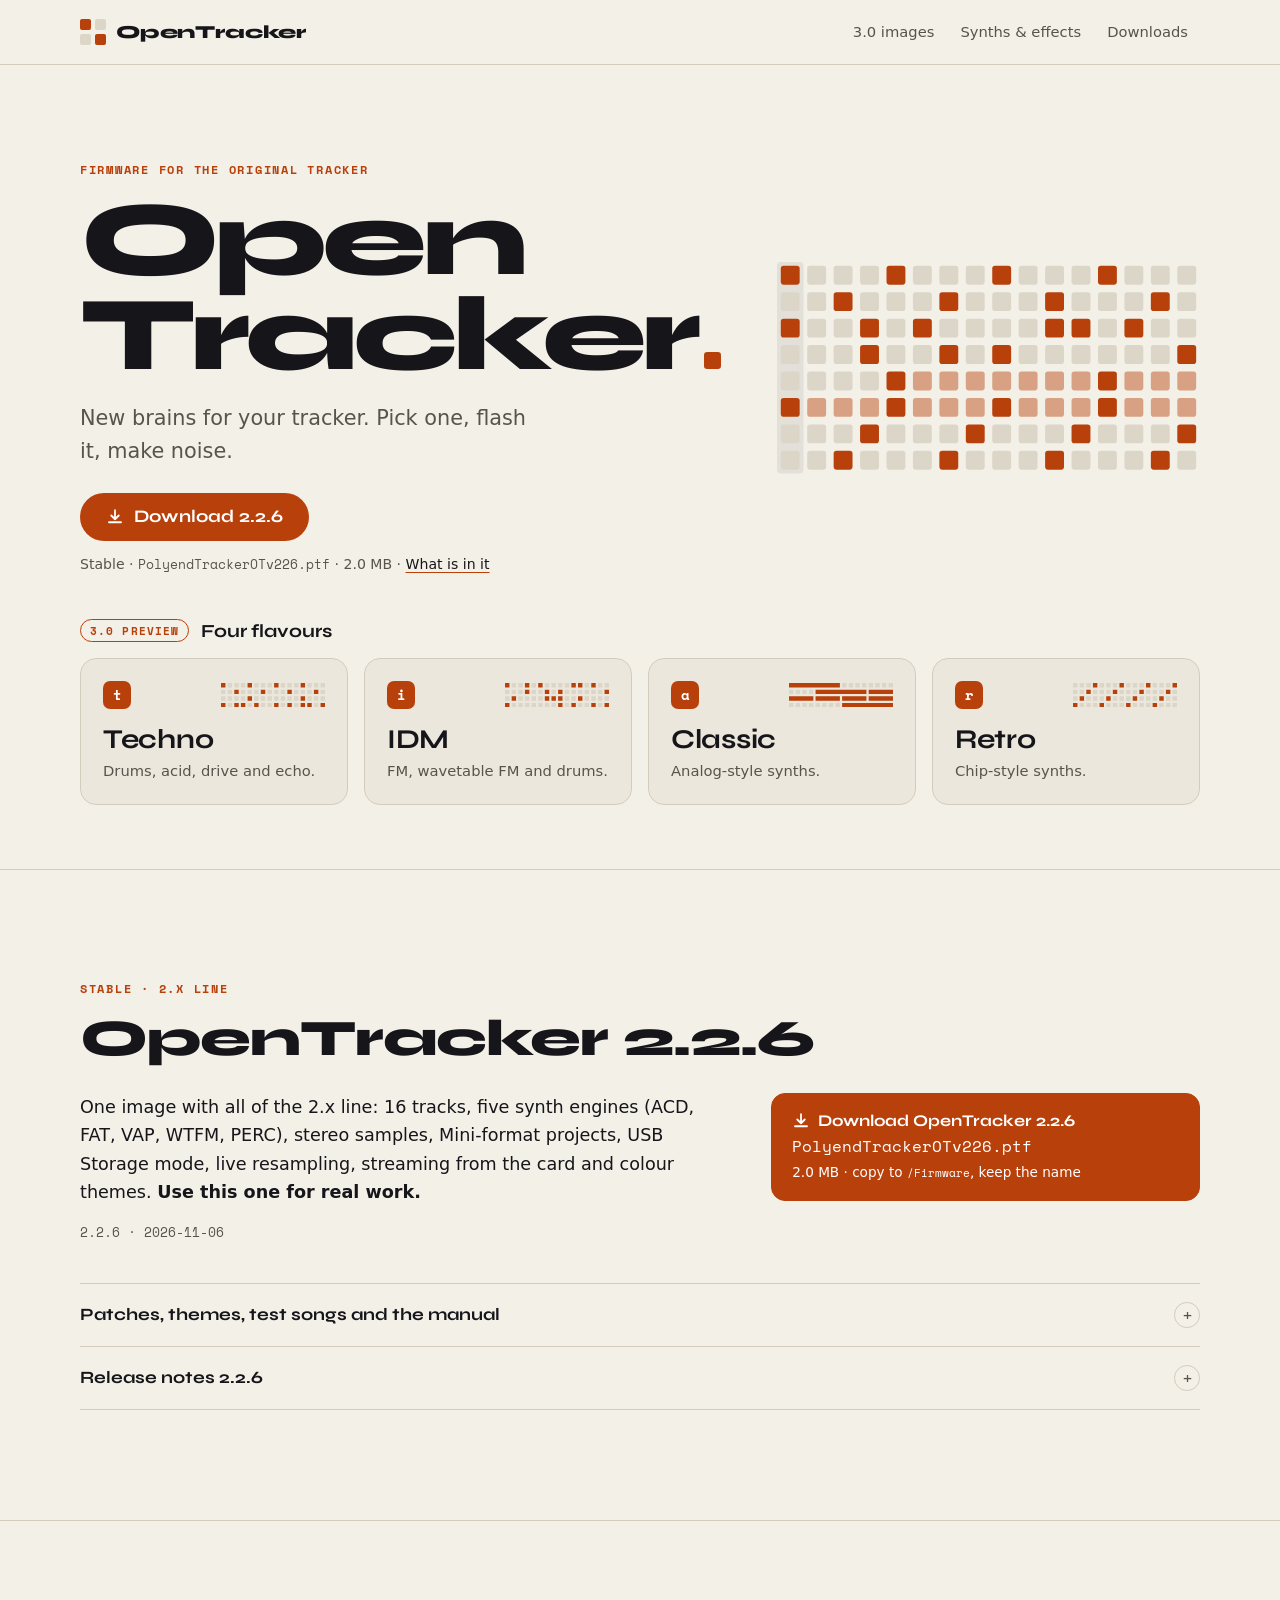
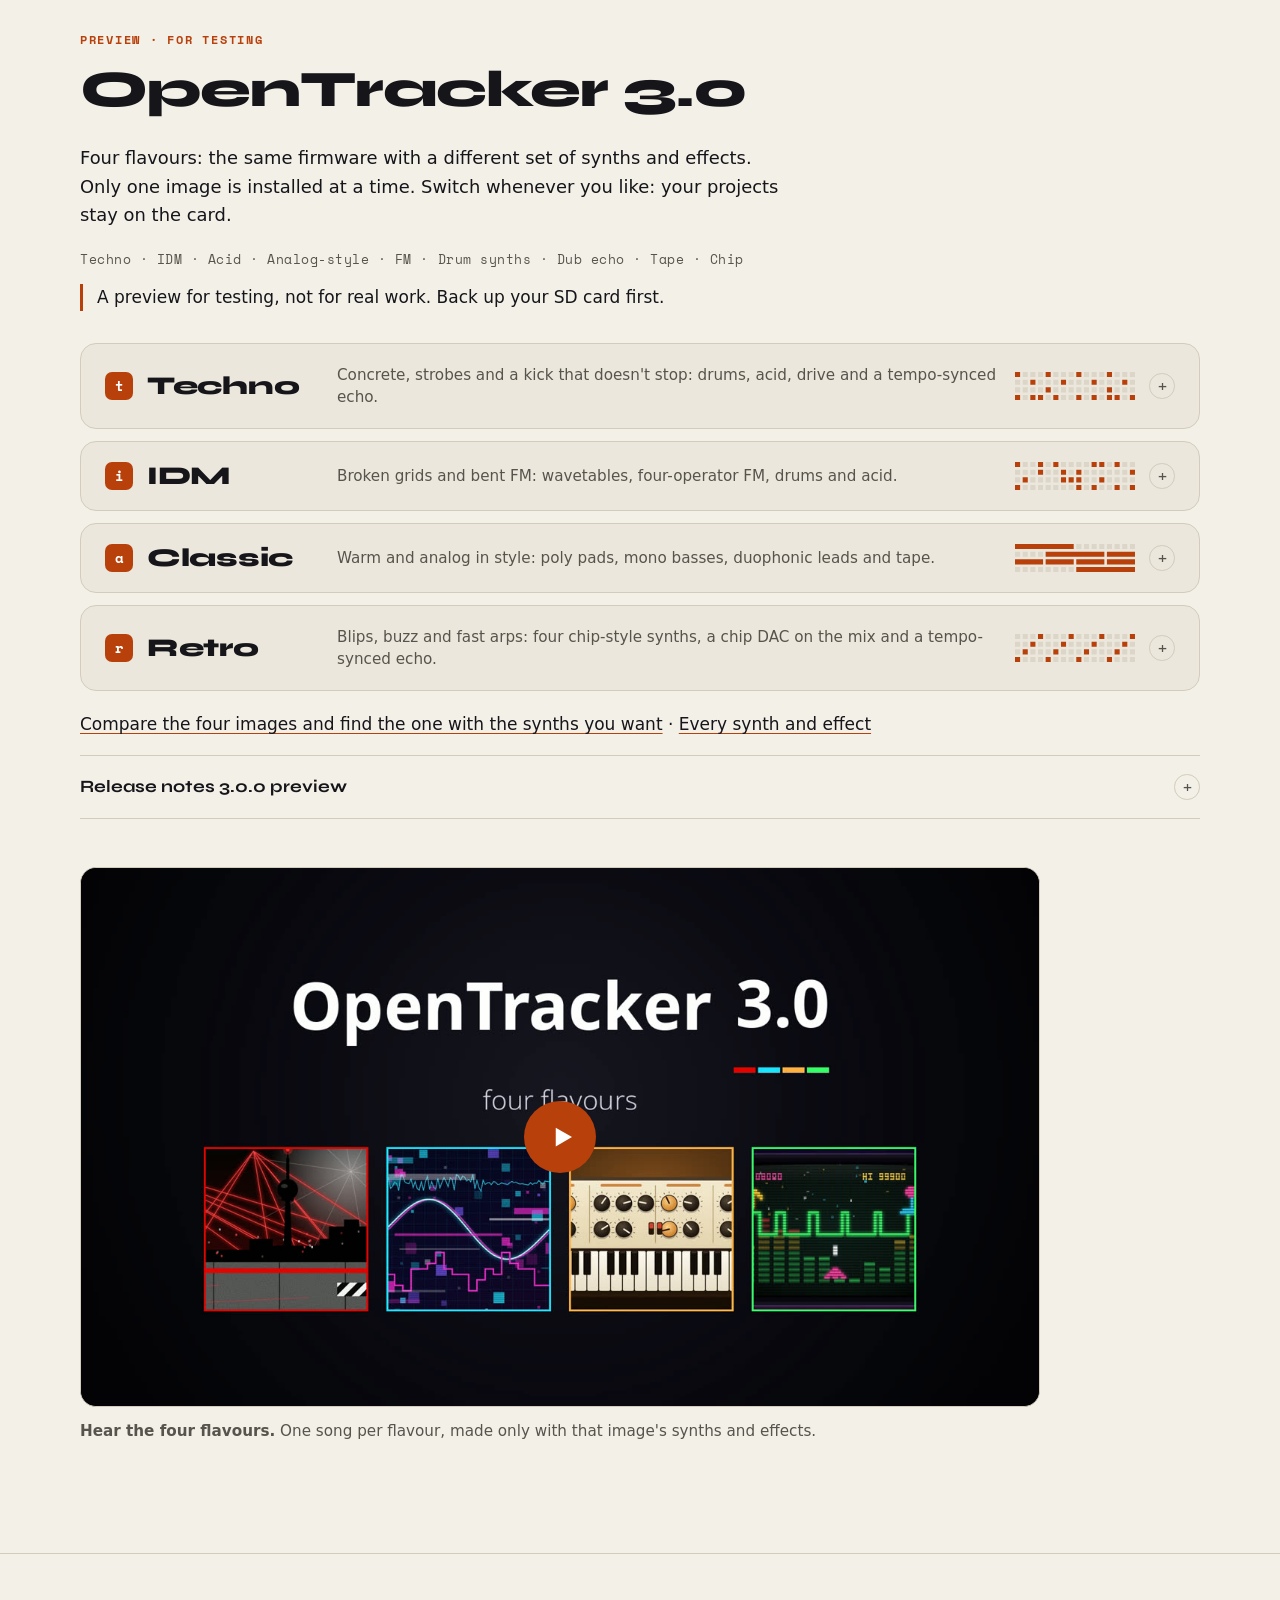
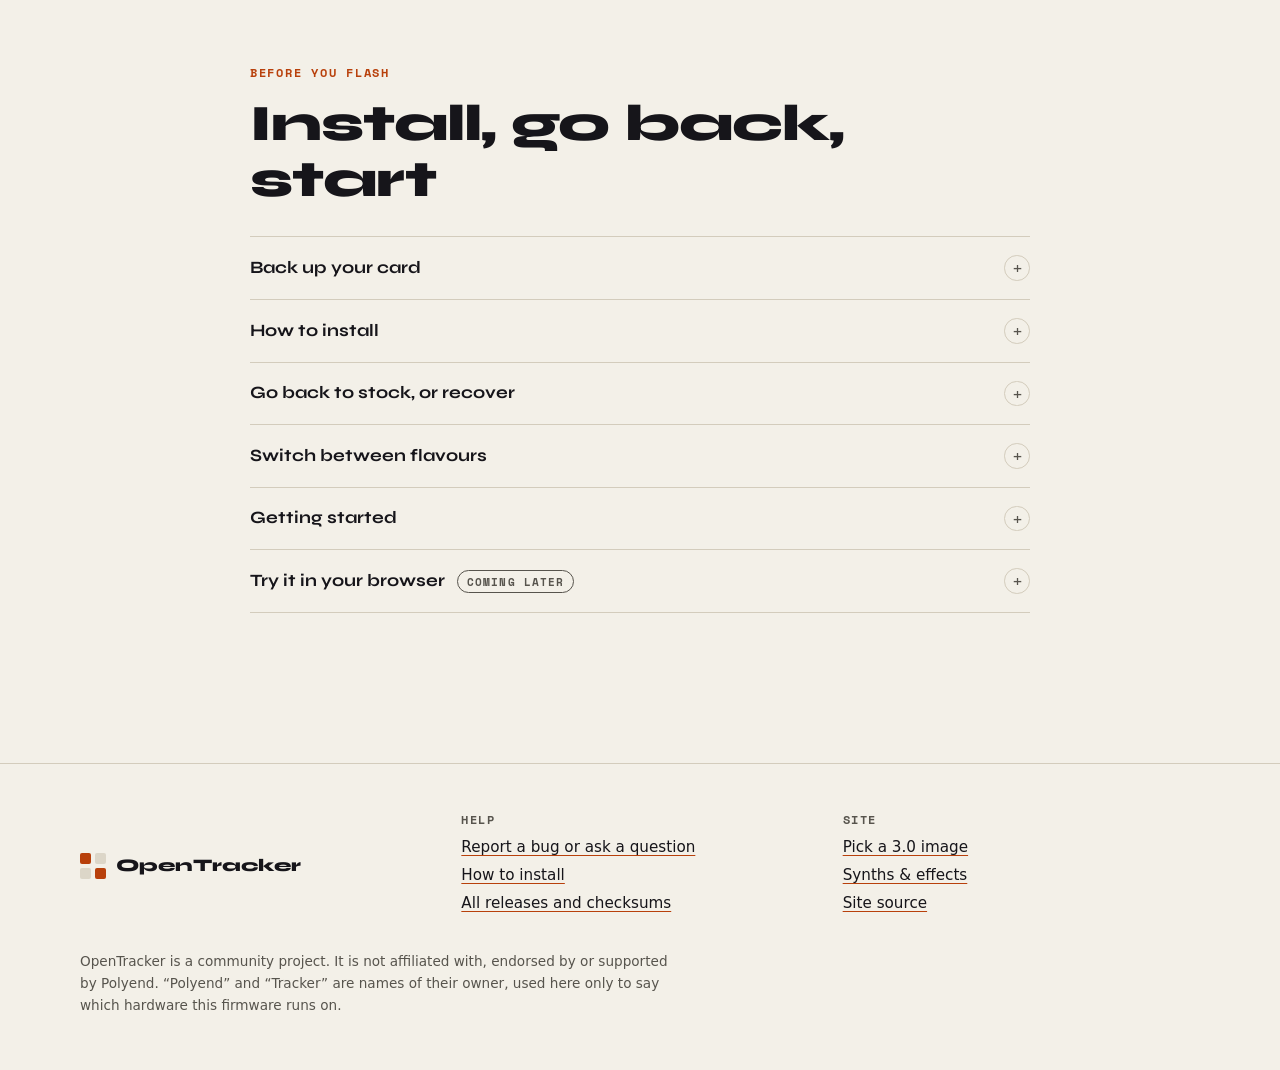
==== index.html @ dcaa1dd7 "Site: release 2.2.6 Notes, stable version, assets and the home and downloads pages to 2.2.6 (the ima" ====
<!doctype html>
<html lang="en">
<head>
<meta charset="utf-8">
<meta name="viewport" content="width=device-width, initial-scale=1">
<title>OpenTracker: open firmware for the original Tracker</title>
<meta name="description" content="OpenTracker is an open, community firmware for the original Polyend Tracker. Pick your sound: Techno, IDM, Classic or Retro, or the stable 2.x release.">
<meta name="color-scheme" content="dark light">
<meta name="theme-color" content="#0e0e10" media="(prefers-color-scheme: dark)">
<meta name="theme-color" content="#f3f0e8" media="(prefers-color-scheme: light)">
<link rel="icon" href="assets/favicon.svg" type="image/svg+xml">
<link rel="preconnect" href="https://fonts.googleapis.com">
<link rel="preconnect" href="https://fonts.gstatic.com" crossorigin>
<link rel="stylesheet" href="https://fonts.googleapis.com/css2?family=Space+Mono:wght@400;700&amp;family=Syne:wght@600;700;800&amp;display=swap">
<link rel="stylesheet" href="assets/style.css">
</head>
<body class="home">
<!-- GEN:header -->
<a class="skip" href="#main">Skip to content</a>
<header class="site-head">
  <div class="wrap head-in">
    <a class="brand" href="index.html" aria-label="OpenTracker home" aria-current="page"><svg class="logo" width="26" height="26" viewBox="0 0 26 26" aria-hidden="true" focusable="false"><rect x="0" y="0" width="11" height="11" rx="2" class="l1"/><rect x="15" y="0" width="11" height="11" rx="2" class="l0"/><rect x="0" y="15" width="11" height="11" rx="2" class="l0"/><rect x="15" y="15" width="11" height="11" rx="2" class="l1"/></svg><span>OpenTracker</span></a>
    <nav class="nav" aria-label="Main"><ul><li><a href="images.html">3.0 images</a></li><li><a href="modules.html">Synths &amp; effects</a></li><li><a href="downloads.html">Downloads</a></li></ul></nav>
  </div>
</header>
<!-- /GEN:header -->

<main id="main">
  <section class="hero" aria-labelledby="hero-h">
    <div class="wrap hero-in">
      <div class="hero-text">
        <p class="eyebrow">Firmware for the original Tracker</p>
        <h1 id="hero-h"><span>Open</span><span>Tracker</span></h1>
        <p class="hero-line">New brains for your tracker. Pick one, flash it, make noise.</p>
        <div class="hero-cta">
<!-- GEN:hero-dl -->
<a class="cta" href="https://github.com/opentracker-fw/opentracker-fw.github.io/releases/download/v2.2.6/PolyendTrackerOTv226.ptf"><svg viewBox="0 0 24 24" width="18" height="18" aria-hidden="true" focusable="false"><path d="M12 3v12m0 0-5-5m5 5 5-5M4 19h16" fill="none" stroke="currentColor" stroke-width="2.4" stroke-linecap="round" stroke-linejoin="round"/></svg><span>Download 2.2.6</span></a>
        <p class="cta-meta">Stable &middot; <span class="mono">PolyendTrackerOTv226.ptf</span> &middot; 2.0 MB
        &middot; <a href="#stable">What is in it</a></p>
<!-- /GEN:hero-dl -->
        </div>
      </div>
      <div class="hero-art">
<!-- GEN:hero-art -->
<svg class="hero-grid" viewBox="-4 -4 448 224" aria-hidden="true" focusable="false"><rect class="ph" x="-4" y="-4" width="28" height="224" rx="4"/><rect class="s1" style="--c:0" x="0" y="0" width="20" height="20" rx="3"/><rect class="s0" style="--c:1" x="28" y="0" width="20" height="20" rx="3"/><rect class="s0" style="--c:2" x="56" y="0" width="20" height="20" rx="3"/><rect class="s0" style="--c:3" x="84" y="0" width="20" height="20" rx="3"/><rect class="s1" style="--c:4" x="112" y="0" width="20" height="20" rx="3"/><rect class="s0" style="--c:5" x="140" y="0" width="20" height="20" rx="3"/><rect class="s0" style="--c:6" x="168" y="0" width="20" height="20" rx="3"/><rect class="s0" style="--c:7" x="196" y="0" width="20" height="20" rx="3"/><rect class="s1" style="--c:8" x="224" y="0" width="20" height="20" rx="3"/><rect class="s0" style="--c:9" x="252" y="0" width="20" height="20" rx="3"/><rect class="s0" style="--c:10" x="280" y="0" width="20" height="20" rx="3"/><rect class="s0" style="--c:11" x="308" y="0" width="20" height="20" rx="3"/><rect class="s1" style="--c:12" x="336" y="0" width="20" height="20" rx="3"/><rect class="s0" style="--c:13" x="364" y="0" width="20" height="20" rx="3"/><rect class="s0" style="--c:14" x="392" y="0" width="20" height="20" rx="3"/><rect class="s0" style="--c:15" x="420" y="0" width="20" height="20" rx="3"/><rect class="s0" style="--c:0" x="0" y="28" width="20" height="20" rx="3"/><rect class="s0" style="--c:1" x="28" y="28" width="20" height="20" rx="3"/><rect class="s1" style="--c:2" x="56" y="28" width="20" height="20" rx="3"/><rect class="s0" style="--c:3" x="84" y="28" width="20" height="20" rx="3"/><rect class="s0" style="--c:4" x="112" y="28" width="20" height="20" rx="3"/><rect class="s0" style="--c:5" x="140" y="28" width="20" height="20" rx="3"/><rect class="s1" style="--c:6" x="168" y="28" width="20" height="20" rx="3"/><rect class="s0" style="--c:7" x="196" y="28" width="20" height="20" rx="3"/><rect class="s0" style="--c:8" x="224" y="28" width="20" height="20" rx="3"/><rect class="s0" style="--c:9" x="252" y="28" width="20" height="20" rx="3"/><rect class="s1" style="--c:10" x="280" y="28" width="20" height="20" rx="3"/><rect class="s0" style="--c:11" x="308" y="28" width="20" height="20" rx="3"/><rect class="s0" style="--c:12" x="336" y="28" width="20" height="20" rx="3"/><rect class="s0" style="--c:13" x="364" y="28" width="20" height="20" rx="3"/><rect class="s1" style="--c:14" x="392" y="28" width="20" height="20" rx="3"/><rect class="s0" style="--c:15" x="420" y="28" width="20" height="20" rx="3"/><rect class="s1" style="--c:0" x="0" y="56" width="20" height="20" rx="3"/><rect class="s0" style="--c:1" x="28" y="56" width="20" height="20" rx="3"/><rect class="s0" style="--c:2" x="56" y="56" width="20" height="20" rx="3"/><rect class="s1" style="--c:3" x="84" y="56" width="20" height="20" rx="3"/><rect class="s0" style="--c:4" x="112" y="56" width="20" height="20" rx="3"/><rect class="s1" style="--c:5" x="140" y="56" width="20" height="20" rx="3"/><rect class="s0" style="--c:6" x="168" y="56" width="20" height="20" rx="3"/><rect class="s0" style="--c:7" x="196" y="56" width="20" height="20" rx="3"/><rect class="s0" style="--c:8" x="224" y="56" width="20" height="20" rx="3"/><rect class="s0" style="--c:9" x="252" y="56" width="20" height="20" rx="3"/><rect class="s1" style="--c:10" x="280" y="56" width="20" height="20" rx="3"/><rect class="s1" style="--c:11" x="308" y="56" width="20" height="20" rx="3"/><rect class="s0" style="--c:12" x="336" y="56" width="20" height="20" rx="3"/><rect class="s1" style="--c:13" x="364" y="56" width="20" height="20" rx="3"/><rect class="s0" style="--c:14" x="392" y="56" width="20" height="20" rx="3"/><rect class="s0" style="--c:15" x="420" y="56" width="20" height="20" rx="3"/><rect class="s0" style="--c:0" x="0" y="84" width="20" height="20" rx="3"/><rect class="s0" style="--c:1" x="28" y="84" width="20" height="20" rx="3"/><rect class="s0" style="--c:2" x="56" y="84" width="20" height="20" rx="3"/><rect class="s1" style="--c:3" x="84" y="84" width="20" height="20" rx="3"/><rect class="s0" style="--c:4" x="112" y="84" width="20" height="20" rx="3"/><rect class="s0" style="--c:5" x="140" y="84" width="20" height="20" rx="3"/><rect class="s1" style="--c:6" x="168" y="84" width="20" height="20" rx="3"/><rect class="s0" style="--c:7" x="196" y="84" width="20" height="20" rx="3"/><rect class="s1" style="--c:8" x="224" y="84" width="20" height="20" rx="3"/><rect class="s0" style="--c:9" x="252" y="84" width="20" height="20" rx="3"/><rect class="s0" style="--c:10" x="280" y="84" width="20" height="20" rx="3"/><rect class="s0" style="--c:11" x="308" y="84" width="20" height="20" rx="3"/><rect class="s0" style="--c:12" x="336" y="84" width="20" height="20" rx="3"/><rect class="s0" style="--c:13" x="364" y="84" width="20" height="20" rx="3"/><rect class="s0" style="--c:14" x="392" y="84" width="20" height="20" rx="3"/><rect class="s1" style="--c:15" x="420" y="84" width="20" height="20" rx="3"/><rect class="s0" style="--c:0" x="0" y="112" width="20" height="20" rx="3"/><rect class="s0" style="--c:1" x="28" y="112" width="20" height="20" rx="3"/><rect class="s0" style="--c:2" x="56" y="112" width="20" height="20" rx="3"/><rect class="s0" style="--c:3" x="84" y="112" width="20" height="20" rx="3"/><rect class="s1" style="--c:4" x="112" y="112" width="20" height="20" rx="3"/><rect class="s2" style="--c:5" x="140" y="112" width="20" height="20" rx="3"/><rect class="s2" style="--c:6" x="168" y="112" width="20" height="20" rx="3"/><rect class="s2" style="--c:7" x="196" y="112" width="20" height="20" rx="3"/><rect class="s2" style="--c:8" x="224" y="112" width="20" height="20" rx="3"/><rect class="s2" style="--c:9" x="252" y="112" width="20" height="20" rx="3"/><rect class="s2" style="--c:10" x="280" y="112" width="20" height="20" rx="3"/><rect class="s2" style="--c:11" x="308" y="112" width="20" height="20" rx="3"/><rect class="s1" style="--c:12" x="336" y="112" width="20" height="20" rx="3"/><rect class="s2" style="--c:13" x="364" y="112" width="20" height="20" rx="3"/><rect class="s2" style="--c:14" x="392" y="112" width="20" height="20" rx="3"/><rect class="s2" style="--c:15" x="420" y="112" width="20" height="20" rx="3"/><rect class="s1" style="--c:0" x="0" y="140" width="20" height="20" rx="3"/><rect class="s2" style="--c:1" x="28" y="140" width="20" height="20" rx="3"/><rect class="s2" style="--c:2" x="56" y="140" width="20" height="20" rx="3"/><rect class="s2" style="--c:3" x="84" y="140" width="20" height="20" rx="3"/><rect class="s1" style="--c:4" x="112" y="140" width="20" height="20" rx="3"/><rect class="s2" style="--c:5" x="140" y="140" width="20" height="20" rx="3"/><rect class="s2" style="--c:6" x="168" y="140" width="20" height="20" rx="3"/><rect class="s2" style="--c:7" x="196" y="140" width="20" height="20" rx="3"/><rect class="s1" style="--c:8" x="224" y="140" width="20" height="20" rx="3"/><rect class="s2" style="--c:9" x="252" y="140" width="20" height="20" rx="3"/><rect class="s2" style="--c:10" x="280" y="140" width="20" height="20" rx="3"/><rect class="s2" style="--c:11" x="308" y="140" width="20" height="20" rx="3"/><rect class="s1" style="--c:12" x="336" y="140" width="20" height="20" rx="3"/><rect class="s2" style="--c:13" x="364" y="140" width="20" height="20" rx="3"/><rect class="s2" style="--c:14" x="392" y="140" width="20" height="20" rx="3"/><rect class="s2" style="--c:15" x="420" y="140" width="20" height="20" rx="3"/><rect class="s0" style="--c:0" x="0" y="168" width="20" height="20" rx="3"/><rect class="s0" style="--c:1" x="28" y="168" width="20" height="20" rx="3"/><rect class="s0" style="--c:2" x="56" y="168" width="20" height="20" rx="3"/><rect class="s1" style="--c:3" x="84" y="168" width="20" height="20" rx="3"/><rect class="s0" style="--c:4" x="112" y="168" width="20" height="20" rx="3"/><rect class="s0" style="--c:5" x="140" y="168" width="20" height="20" rx="3"/><rect class="s0" style="--c:6" x="168" y="168" width="20" height="20" rx="3"/><rect class="s1" style="--c:7" x="196" y="168" width="20" height="20" rx="3"/><rect class="s0" style="--c:8" x="224" y="168" width="20" height="20" rx="3"/><rect class="s0" style="--c:9" x="252" y="168" width="20" height="20" rx="3"/><rect class="s0" style="--c:10" x="280" y="168" width="20" height="20" rx="3"/><rect class="s1" style="--c:11" x="308" y="168" width="20" height="20" rx="3"/><rect class="s0" style="--c:12" x="336" y="168" width="20" height="20" rx="3"/><rect class="s0" style="--c:13" x="364" y="168" width="20" height="20" rx="3"/><rect class="s0" style="--c:14" x="392" y="168" width="20" height="20" rx="3"/><rect class="s1" style="--c:15" x="420" y="168" width="20" height="20" rx="3"/><rect class="s0" style="--c:0" x="0" y="196" width="20" height="20" rx="3"/><rect class="s0" style="--c:1" x="28" y="196" width="20" height="20" rx="3"/><rect class="s1" style="--c:2" x="56" y="196" width="20" height="20" rx="3"/><rect class="s0" style="--c:3" x="84" y="196" width="20" height="20" rx="3"/><rect class="s0" style="--c:4" x="112" y="196" width="20" height="20" rx="3"/><rect class="s0" style="--c:5" x="140" y="196" width="20" height="20" rx="3"/><rect class="s1" style="--c:6" x="168" y="196" width="20" height="20" rx="3"/><rect class="s0" style="--c:7" x="196" y="196" width="20" height="20" rx="3"/><rect class="s0" style="--c:8" x="224" y="196" width="20" height="20" rx="3"/><rect class="s0" style="--c:9" x="252" y="196" width="20" height="20" rx="3"/><rect class="s1" style="--c:10" x="280" y="196" width="20" height="20" rx="3"/><rect class="s0" style="--c:11" x="308" y="196" width="20" height="20" rx="3"/><rect class="s0" style="--c:12" x="336" y="196" width="20" height="20" rx="3"/><rect class="s0" style="--c:13" x="364" y="196" width="20" height="20" rx="3"/><rect class="s1" style="--c:14" x="392" y="196" width="20" height="20" rx="3"/><rect class="s0" style="--c:15" x="420" y="196" width="20" height="20" rx="3"/></svg>
<!-- /GEN:hero-art -->
      </div>
    </div>
    <div class="wrap">
      <h2 class="flav-title" id="flavours"><span class="pill">3.0 preview</span> Four flavours</h2>
      <ul class="fcards">
<!-- GEN:flavour-hero -->
<li><a class="fcard" href="#get-techno">
  <span class="fcard-top"><span class="key" aria-hidden="true">t</span><svg class="steps" viewBox="0 0 141 33" aria-hidden="true" focusable="false"><path class="s0" d="M9 0h6v6h-6zM18 0h6v6h-6zM27 0h6v6h-6zM45 0h6v6h-6zM54 0h6v6h-6zM63 0h6v6h-6zM81 0h6v6h-6zM90 0h6v6h-6zM99 0h6v6h-6zM117 0h6v6h-6zM126 0h6v6h-6zM135 0h6v6h-6zM0 9h6v6h-6zM9 9h6v6h-6zM27 9h6v6h-6zM36 9h6v6h-6zM45 9h6v6h-6zM63 9h6v6h-6zM72 9h6v6h-6zM81 9h6v6h-6zM99 9h6v6h-6zM108 9h6v6h-6zM117 9h6v6h-6zM135 9h6v6h-6zM0 18h6v6h-6zM9 18h6v6h-6zM18 18h6v6h-6zM27 18h6v6h-6zM45 18h6v6h-6zM54 18h6v6h-6zM63 18h6v6h-6zM72 18h6v6h-6zM81 18h6v6h-6zM90 18h6v6h-6zM99 18h6v6h-6zM117 18h6v6h-6zM126 18h6v6h-6zM135 18h6v6h-6zM9 27h6v6h-6zM36 27h6v6h-6zM54 27h6v6h-6zM63 27h6v6h-6zM81 27h6v6h-6zM99 27h6v6h-6zM126 27h6v6h-6z"/><path class="s1" d="M0 0h6v6h-6zM36 0h6v6h-6zM72 0h6v6h-6zM108 0h6v6h-6zM18 9h6v6h-6zM54 9h6v6h-6zM90 9h6v6h-6zM126 9h6v6h-6zM36 18h6v6h-6zM108 18h6v6h-6zM0 27h6v6h-6zM18 27h6v6h-6zM27 27h6v6h-6zM45 27h6v6h-6zM72 27h6v6h-6zM90 27h6v6h-6zM108 27h6v6h-6zM117 27h6v6h-6zM135 27h6v6h-6z"/></svg></span>
  <span class="fcard-name">Techno</span>
  <span class="fcard-words">Drums, acid, drive and echo.</span>
</a></li>
<li><a class="fcard" href="#get-idm">
  <span class="fcard-top"><span class="key" aria-hidden="true">i</span><svg class="steps" viewBox="0 0 141 33" aria-hidden="true" focusable="false"><path class="s0" d="M9 0h6v6h-6zM18 0h6v6h-6zM36 0h6v6h-6zM54 0h6v6h-6zM63 0h6v6h-6zM72 0h6v6h-6zM81 0h6v6h-6zM108 0h6v6h-6zM126 0h6v6h-6zM135 0h6v6h-6zM0 9h6v6h-6zM9 9h6v6h-6zM18 9h6v6h-6zM36 9h6v6h-6zM45 9h6v6h-6zM63 9h6v6h-6zM81 9h6v6h-6zM90 9h6v6h-6zM99 9h6v6h-6zM108 9h6v6h-6zM117 9h6v6h-6zM126 9h6v6h-6zM0 18h6v6h-6zM18 18h6v6h-6zM27 18h6v6h-6zM36 18h6v6h-6zM45 18h6v6h-6zM81 18h6v6h-6zM90 18h6v6h-6zM108 18h6v6h-6zM117 18h6v6h-6zM126 18h6v6h-6zM135 18h6v6h-6zM9 27h6v6h-6zM18 27h6v6h-6zM27 27h6v6h-6zM36 27h6v6h-6zM45 27h6v6h-6zM54 27h6v6h-6zM63 27h6v6h-6zM81 27h6v6h-6zM99 27h6v6h-6zM108 27h6v6h-6zM126 27h6v6h-6z"/><path class="s1" d="M0 0h6v6h-6zM27 0h6v6h-6zM45 0h6v6h-6zM90 0h6v6h-6zM99 0h6v6h-6zM117 0h6v6h-6zM27 9h6v6h-6zM54 9h6v6h-6zM72 9h6v6h-6zM135 9h6v6h-6zM9 18h6v6h-6zM54 18h6v6h-6zM63 18h6v6h-6zM72 18h6v6h-6zM99 18h6v6h-6zM0 27h6v6h-6zM72 27h6v6h-6zM90 27h6v6h-6zM117 27h6v6h-6zM135 27h6v6h-6z"/></svg></span>
  <span class="fcard-name">IDM</span>
  <span class="fcard-words">FM, wavetable FM and drums.</span>
</a></li>
<li><a class="fcard" href="#get-classic">
  <span class="fcard-top"><span class="key" aria-hidden="true">a</span><svg class="steps" viewBox="0 0 141 33" aria-hidden="true" focusable="false"><path class="s0" d="M72 0h6v6h-6zM81 0h6v6h-6zM90 0h6v6h-6zM99 0h6v6h-6zM108 0h6v6h-6zM117 0h6v6h-6zM126 0h6v6h-6zM135 0h6v6h-6zM0 9h6v6h-6zM9 9h6v6h-6zM18 9h6v6h-6zM27 9h6v6h-6zM0 27h6v6h-6zM9 27h6v6h-6zM18 27h6v6h-6zM27 27h6v6h-6zM36 27h6v6h-6zM45 27h6v6h-6zM54 27h6v6h-6zM63 27h6v6h-6z"/><path class="s1" d="M0 0h69v6h-69zM36 9h69v6h-69zM108 9h33v6h-33zM0 18h33v6h-33zM36 18h33v6h-33zM72 18h33v6h-33zM108 18h33v6h-33zM72 27h69v6h-69z"/></svg></span>
  <span class="fcard-name">Classic</span>
  <span class="fcard-words">Analog-style synths.</span>
</a></li>
<li><a class="fcard" href="#get-retro">
  <span class="fcard-top"><span class="key" aria-hidden="true">r</span><svg class="steps" viewBox="0 0 141 33" aria-hidden="true" focusable="false"><path class="s0" d="M0 0h6v6h-6zM9 0h6v6h-6zM18 0h6v6h-6zM36 0h6v6h-6zM45 0h6v6h-6zM54 0h6v6h-6zM72 0h6v6h-6zM81 0h6v6h-6zM90 0h6v6h-6zM108 0h6v6h-6zM117 0h6v6h-6zM126 0h6v6h-6zM0 9h6v6h-6zM9 9h6v6h-6zM27 9h6v6h-6zM36 9h6v6h-6zM45 9h6v6h-6zM63 9h6v6h-6zM72 9h6v6h-6zM81 9h6v6h-6zM99 9h6v6h-6zM108 9h6v6h-6zM117 9h6v6h-6zM135 9h6v6h-6zM0 18h6v6h-6zM18 18h6v6h-6zM27 18h6v6h-6zM36 18h6v6h-6zM54 18h6v6h-6zM63 18h6v6h-6zM72 18h6v6h-6zM90 18h6v6h-6zM99 18h6v6h-6zM108 18h6v6h-6zM126 18h6v6h-6zM135 18h6v6h-6zM9 27h6v6h-6zM18 27h6v6h-6zM27 27h6v6h-6zM45 27h6v6h-6zM54 27h6v6h-6zM63 27h6v6h-6zM81 27h6v6h-6zM90 27h6v6h-6zM99 27h6v6h-6zM117 27h6v6h-6zM126 27h6v6h-6zM135 27h6v6h-6z"/><path class="s1" d="M27 0h6v6h-6zM63 0h6v6h-6zM99 0h6v6h-6zM135 0h6v6h-6zM18 9h6v6h-6zM54 9h6v6h-6zM90 9h6v6h-6zM126 9h6v6h-6zM9 18h6v6h-6zM45 18h6v6h-6zM81 18h6v6h-6zM117 18h6v6h-6zM0 27h6v6h-6zM36 27h6v6h-6zM72 27h6v6h-6zM108 27h6v6h-6z"/></svg></span>
  <span class="fcard-name">Retro</span>
  <span class="fcard-words">Chip-style synths.</span>
</a></li>
<!-- /GEN:flavour-hero -->
      </ul>
    </div>
  </section>

  <section class="band" id="stable" aria-labelledby="stable-sec-h">
    <div class="wrap">
      <p class="kicker">Stable &middot; 2.x line</p>
<!-- GEN:stable-card -->
<h2 id="stable-sec-h">OpenTracker 2.2.6</h2>
<div class="stable">
  <div class="stable-text">
    <p>One image with all of the 2.x line: 16 tracks, five synth engines (ACD, FAT, VAP, WTFM, PERC),
    stereo samples, Mini-format projects, USB Storage mode, live resampling, streaming from the card and
    colour themes. <strong>Use this one for real work.</strong></p>
    <p class="fw-meta">2.2.6 &middot; 2026-11-06</p>
  </div>
  <div class="stable-dl">
    <a class="dl dl-main" href="https://github.com/opentracker-fw/opentracker-fw.github.io/releases/download/v2.2.6/PolyendTrackerOTv226.ptf">
      <span class="dl-top"><svg viewBox="0 0 24 24" width="18" height="18" aria-hidden="true" focusable="false"><path d="M12 3v12m0 0-5-5m5 5 5-5M4 19h16" fill="none" stroke="currentColor" stroke-width="2.4" stroke-linecap="round" stroke-linejoin="round"/></svg> Download OpenTracker 2.2.6</span>
      <span class="dl-file">PolyendTrackerOTv226.ptf</span>
      <span class="dl-meta">2.0 MB &middot; copy to <code>/Firmware</code>, keep the name</span>
    </a>
  </div>
</div>
<details class="fold">
  <summary>Patches, themes, test songs and the manual</summary>
  <div class="fold-body">
    <ul class="files"><li><a href="https://github.com/opentracker-fw/opentracker-fw.github.io/releases/download/v2.2.6/OpenTracker-2.2.6-Patches.zip">Patches</a> <span class="meta">82 patches, 42.5 KB</span></li><li><a href="https://github.com/opentracker-fw/opentracker-fw.github.io/releases/download/v2.2.6/OpenTracker-2.2.6-Themes.zip">Themes</a> <span class="meta">12 colour themes, 6.2 KB</span></li><li><a href="https://github.com/opentracker-fw/opentracker-fw.github.io/releases/download/v2.2.6/OpenTracker-2.2.6-Projects.zip">Test songs</a> <span class="meta">copy to /Projects, 32.4 MB</span></li><li><a href="https://github.com/opentracker-fw/opentracker-fw.github.io/releases/download/v2.2.6/OpenTracker-2.2.6-Manual.pdf">Manual (PDF)</a> <span class="meta">the 2.x user manual, 30.4 MB</span></li></ul>
    <p><a href="downloads.html#v2.2.6">All files, checksums and release notes</a> &middot;
    <a href="https://github.com/sandlbn/polyend-tracker-re/tree/v2">Source on GitHub: fork it and contribute</a></p>
  </div>
</details>
<!-- /GEN:stable-card -->
      <details class="fold">
        <summary>Release notes <!-- GEN:stable-version -->2.2.6<!-- /GEN:stable-version --></summary>
        <div class="fold-body notes-body">
<!-- GEN:notes-stable -->
<h3>OpenTracker 2.2.6</h3>
<p>The current stable release of the 2.x line: an open, community firmware for the original Polyend Tracker. 2.x brings 16 tracks, three synth slots, stereo samples, Mini-format project files and USB Storage mode to the original hardware.</p>
<p>OpenTracker is not affiliated with, endorsed by or supported by Polyend.</p>
<h4>Files</h4>
<ul>
<li><code>PolyendTrackerOTv226.ptf</code>: the firmware image.</li>
<li><code>OpenTracker-2.2.6-Patches.zip</code>: the preset pack (82 patches: ACD 12, FAT 8, VAP 16, WTFM 30, PERC 16, the same as in 2.2.5). Copy <code>Patches/</code> to the root of the card and merge it with what is there.</li>
<li><code>OpenTracker-2.2.6-Themes.zip</code>: 12 example colour themes. Unzip it to the root of the card; the files land in <code>/Themes</code>.</li>
<li><code>OpenTracker-2.2.6-Projects.zip</code>: the test songs. Copy them to <code>/Projects</code> on the card.</li>
<li><code>OpenTracker-2.2.6-Manual.pdf</code>: the 2.x user manual for this release.</li>
<li><code>SHA256SUMS</code>: checksums of every file. Check them with <code>sha256sum -c SHA256SUMS</code>.</li>
</ul>
<h4>Install</h4>
<ol>
<li>Back up your SD card.</li>
<li>Copy <code>PolyendTrackerOTv226.ptf</code> to <code>/Firmware</code> on the card. Keep the file name as it is: the updater only takes names of exactly 24 characters.</li>
<li>Go to <strong>Config &gt; Firmware update</strong>, select the image and confirm. If the screen stays dark after the update, press the power button once.</li>
</ol>
<p><strong>Going back:</strong> keep the stock 1.9.2 image in <code>/Firmware</code> and install it the same way. From a running OpenTracker you can also write its file name into <code>/Firmware/ot_restore.txt</code> and power-cycle. Keep only the image you want, plus stock, in <code>/Firmware</code>: the rear reset button installs a <code>.ptf</code> from that folder.</p>
<h4>New in 2.2.6</h4>
<ul>
<li><strong>Pattern pads with one finger</strong> (GitHub issue #153): a short tap of F1 on its own keeps the pads on patterns. Press pads to pick patterns; tap F1 again, or press another screen button, to return the pads to notes. Play and Stop keep it. The current pattern&#x27;s pad blinks, a queued pattern&#x27;s pad is lit full, patterns with notes are dim. Holding F1 with a pad, an arrow or the encoder works as before.</li>
<li><strong>Resample, Place on</strong> (PR #149): tracks without notes in the current pattern are green, tracks with notes red (placing there mixes the take with them). From and Place on list tracks by their names.</li>
<li><strong>Radio stereo:</strong> Config &gt; General &gt; Radio stereo = On makes the built-in radio stereo, and the Sample Recorder records it as <em>Radio ST</em>. Off, the default, keeps it mono as on stock (cleaner on weak stations, half the memory). Rows after it in General move down by one.</li>
<li><strong>WAV files that peak past full scale:</strong> 32-bit float files often go above full scale when exported from a computer. Those samples are now clipped at full scale. Before, they wrapped around and the file played as harsh noise, in Preview and as an instrument.</li>
</ul>
<p>Thanks to the testers for their reports.</p>
<h4>New in 2.2.5</h4>
<p>The Performance screen works as on stock 1.9.2, and its FX reach synth notes; shorter Performance names, note names (Sharps / Flats / Auto), synth release tails that follow the Track Mixer, and Sample Loader and Sample Playback fixes. See the <a href="https://github.com/opentracker-fw/opentracker-fw.github.io/releases/tag/v2.2.5">2.2.5 release</a>.</p>
<h4>If you are coming from 2.2.4 or earlier: the Performance screen</h4>
<p>The Performance screen now works as on stock 1.9.2. If you used it in earlier 2.x releases:</p>
<ul>
<li><strong>Every track starts with its FX off.</strong> Press and release a track&#x27;s screen button to turn its FX on. A pad then reaches only the tracks you picked.</li>
<li><strong>A red label means FX on.</strong> Before, red meant off.</li>
<li><strong>The filters start from the instrument&#x27;s own cutoff</strong>, not from an open filter. <strong>Saved performances with a filter column can sound different:</strong> High-pass on an instrument with an open filter is now nearly silent, as on stock.</li>
</ul>
<h4>The 2.x line</h4>
<ul>
<li><strong>16 tracks:</strong> tracks 13-16 work like MIDI tracks.</li>
<li><strong>Three synth slots (S1-S3)</strong> with five engines of our own sound design: ACD, VAP, PERC, FAT and WTFM. FX columns A-F drive six macros; Volume drives macro 7. A shared pool of 4 voices by default (1-8 in Config).</li>
<li><strong>Projects in the Mini&#x27;s format:</strong> 16-track patterns, the three synth slots and <code>.patch</code> files. Older original-Tracker projects open as they are.</li>
<li><strong>Stereo samples</strong> in one-shot, loop, slice and beat-slice modes.</li>
<li><strong>USB Storage mode:</strong> the SD card shows up as a drive on a computer (about 1 MB/s).</li>
<li><strong>Live resampling</strong> (contributed by syamajala): record the mix, one track or Line In into a new instrument while the pattern plays.</li>
<li><strong>Exports at 44.1 kHz</strong>, a CPU meter, and a voice limiter that only ever cuts synth voices.</li>
</ul>
<h4>Known limitations</h4>
<ul>
<li>The synths follow the Mini&#x27;s parameter sets, but the sound is our own design: close, not identical.</li>
<li>The synth voice pool defaults to 4 because of the processor&#x27;s speed.</li>
<li>USB Storage mode: back up the card before first use. Linux systems without a desktop may need <code>partprobe</code> or a re-plug to see the card.</li>
<li>Projects saved by 2.x use 16-track patterns. Stock firmware reads only tracks 1-8 of those patterns.</li>
</ul>
<!-- /GEN:notes-stable -->
        </div>
      </details>
    </div>
  </section>

  <section class="band" id="preview" aria-labelledby="preview-h">
    <div class="wrap">
      <p class="kicker">Preview &middot; for testing</p>
      <h2 id="preview-h">OpenTracker 3.0</h2>
      <p class="lead">Four flavours: the same firmware with a different set of synths and effects. Only one
      image is installed at a time. Switch whenever you like: your projects stay on the card.</p>
      <p class="genres" aria-label="Styles">Techno &middot; IDM &middot; Acid &middot; Analog-style &middot; FM &middot; Drum synths &middot; Dub echo &middot; Tape &middot; Chip</p>
      <p class="warn">A preview for testing, not for real work. Back up your SD card first.</p>
      <div class="flavours" id="inside-h">
<!-- GEN:flavour-sections -->
<details class="flavour" id="get-techno" data-variant="t">
  <summary>
    <span class="key" aria-hidden="true">t</span>
    <h3 class="flavour-name">Techno</h3>
    <span class="flavour-vibe">Concrete, strobes and a kick that doesn&#x27;t stop: drums, acid, drive and a tempo-synced echo.</span>
    <svg class="steps" viewBox="0 0 141 33" aria-hidden="true" focusable="false"><path class="s0" d="M9 0h6v6h-6zM18 0h6v6h-6zM27 0h6v6h-6zM45 0h6v6h-6zM54 0h6v6h-6zM63 0h6v6h-6zM81 0h6v6h-6zM90 0h6v6h-6zM99 0h6v6h-6zM117 0h6v6h-6zM126 0h6v6h-6zM135 0h6v6h-6zM0 9h6v6h-6zM9 9h6v6h-6zM27 9h6v6h-6zM36 9h6v6h-6zM45 9h6v6h-6zM63 9h6v6h-6zM72 9h6v6h-6zM81 9h6v6h-6zM99 9h6v6h-6zM108 9h6v6h-6zM117 9h6v6h-6zM135 9h6v6h-6zM0 18h6v6h-6zM9 18h6v6h-6zM18 18h6v6h-6zM27 18h6v6h-6zM45 18h6v6h-6zM54 18h6v6h-6zM63 18h6v6h-6zM72 18h6v6h-6zM81 18h6v6h-6zM90 18h6v6h-6zM99 18h6v6h-6zM117 18h6v6h-6zM126 18h6v6h-6zM135 18h6v6h-6zM9 27h6v6h-6zM36 27h6v6h-6zM54 27h6v6h-6zM63 27h6v6h-6zM81 27h6v6h-6zM99 27h6v6h-6zM126 27h6v6h-6z"/><path class="s1" d="M0 0h6v6h-6zM36 0h6v6h-6zM72 0h6v6h-6zM108 0h6v6h-6zM18 9h6v6h-6zM54 9h6v6h-6zM90 9h6v6h-6zM126 9h6v6h-6zM36 18h6v6h-6zM108 18h6v6h-6zM0 27h6v6h-6zM18 27h6v6h-6zM27 27h6v6h-6zM45 27h6v6h-6zM72 27h6v6h-6zM90 27h6v6h-6zM108 27h6v6h-6zM117 27h6v6h-6zM135 27h6v6h-6z"/></svg>
  </summary>
  <div class="flavour-body" id="inside-techno">
    <p class="flavour-tag">Built for the warehouse.</p>
    <div class="flavour-grid">
      <dl class="spec">
        <dt>Synths</dt><dd>ACD, FAT, JU6, D-Type, T-Type</dd>
        <dt>Effects</dt><dd>Dirt, BBD Chorus, Echo, Tape, Phaser</dd>
        <dt>File</dt><dd><a href="https://github.com/opentracker-fw/opentracker-fw.github.io/releases/download/v3.0.0-preview/PolyendTrackerOTt300.ptf" class="mono">PolyendTrackerOTt300.ptf</a> &middot; 1.9 MB</dd>
        <dt>Patches</dt><dd><a href="https://github.com/opentracker-fw/opentracker-fw.github.io/releases/download/v3.0.0-preview/Patches-techno-3.0.0.zip" class="mono">Patches-techno-3.0.0.zip</a> &middot; 24.3 KB</dd>
        <dt>SHA256</dt><dd class="sha">07f0acc1dc233e63b19556bbd6528f3f3e824cd8ee78888ac0a1d05866162452</dd>
        <dt>Build</dt><dd>3.0.0 preview &middot; 2026-11-05 &middot; <a href="downloads.html#v3.0.0-preview">all files</a></dd>
      </dl>
      <div class="flavour-get">
        <a class="dl" href="https://github.com/opentracker-fw/opentracker-fw.github.io/releases/download/v3.0.0-preview/PolyendTrackerOTt300.ptf">
      <span class="dl-top"><svg viewBox="0 0 24 24" width="18" height="18" aria-hidden="true" focusable="false"><path d="M12 3v12m0 0-5-5m5 5 5-5M4 19h16" fill="none" stroke="currentColor" stroke-width="2.4" stroke-linecap="round" stroke-linejoin="round"/></svg> Download Techno</span>
      <span class="dl-file">PolyendTrackerOT<b class="vchar">t</b>300.ptf</span>
      <span class="dl-meta">1.9 MB &middot; copy to <code>/Firmware</code>, keep the name</span>
    </a>
        <ol class="mini-steps">
          <li>Back up your SD card.</li>
          <li>Copy <code>PolyendTrackerOTt300.ptf</code> to <code>/Firmware</code>. Keep the name.</li>
          <li>Copy <code>Patches</code> from <code>Patches-techno-3.0.0.zip</code> to the root of the card and merge it.</li>
          <li><kbd>Config</kbd> &gt; <kbd>Firmware update</kbd>, select the image, confirm.</li>
        </ol>
      </div>
    </div>
    <h4>Inside Techno</h4>
    <ul class="feats"><li><strong>T-Type drums</strong> One patch is a whole kit: kick, snare, clap, three toms, rim, cowbell, hats, crash and ride, each drum with three Characters.</li><li><strong>Dirt</strong> Drive and bitcrush on the whole mix: four shapers, bits, sample rate, tone.</li><li><strong>Echo</strong> A dub echo locked to the song tempo, with ping-pong and duck.</li><li><strong>Acid and stabs</strong> ACD, FAT, JU6 and D-Type for basses, leads and chords.</li></ul>
    <p class="meta">Screens from the OpenTracker simulator, running the same code as the firmware.</p>
    <div class="shots"><figure class="shot"><a href="assets/shots/techno-ttype-edit.png" title="Open at full size (800 x 480)"><img src="assets/shots/techno-ttype-edit.png" width="800" height="480" alt="T-Type: Edit Patch on the kick of OT Kit Deep Boom" loading="lazy"></a><figcaption>T-Type: Edit Patch on the kick of OT Kit Deep Boom</figcaption></figure><figure class="shot"><a href="assets/shots/techno-ttype-kits.png" title="Open at full size (800 x 480)"><img src="assets/shots/techno-ttype-kits.png" width="800" height="480" alt="Twelve T-Type kits in Load Patch" loading="lazy"></a><figcaption>Twelve T-Type kits in Load Patch</figcaption></figure><figure class="shot"><a href="assets/shots/techno-dirt.png" title="Open at full size (800 x 480)"><img src="assets/shots/techno-dirt.png" width="800" height="480" alt="Dirt on the whole mix (Shift + Master)" loading="lazy"></a><figcaption>Dirt on the whole mix (Shift + Master)</figcaption></figure><figure class="shot"><a href="assets/shots/techno-echo.png" title="Open at full size (800 x 480)"><img src="assets/shots/techno-echo.png" width="800" height="480" alt="Echo, synced to the song tempo" loading="lazy"></a><figcaption>Echo, synced to the song tempo</figcaption></figure></div>
  </div>
</details>
<details class="flavour" id="get-idm" data-variant="i">
  <summary>
    <span class="key" aria-hidden="true">i</span>
    <h3 class="flavour-name">IDM</h3>
    <span class="flavour-vibe">Broken grids and bent FM: wavetables, four-operator FM, drums and acid.</span>
    <svg class="steps" viewBox="0 0 141 33" aria-hidden="true" focusable="false"><path class="s0" d="M9 0h6v6h-6zM18 0h6v6h-6zM36 0h6v6h-6zM54 0h6v6h-6zM63 0h6v6h-6zM72 0h6v6h-6zM81 0h6v6h-6zM108 0h6v6h-6zM126 0h6v6h-6zM135 0h6v6h-6zM0 9h6v6h-6zM9 9h6v6h-6zM18 9h6v6h-6zM36 9h6v6h-6zM45 9h6v6h-6zM63 9h6v6h-6zM81 9h6v6h-6zM90 9h6v6h-6zM99 9h6v6h-6zM108 9h6v6h-6zM117 9h6v6h-6zM126 9h6v6h-6zM0 18h6v6h-6zM18 18h6v6h-6zM27 18h6v6h-6zM36 18h6v6h-6zM45 18h6v6h-6zM81 18h6v6h-6zM90 18h6v6h-6zM108 18h6v6h-6zM117 18h6v6h-6zM126 18h6v6h-6zM135 18h6v6h-6zM9 27h6v6h-6zM18 27h6v6h-6zM27 27h6v6h-6zM36 27h6v6h-6zM45 27h6v6h-6zM54 27h6v6h-6zM63 27h6v6h-6zM81 27h6v6h-6zM99 27h6v6h-6zM108 27h6v6h-6zM126 27h6v6h-6z"/><path class="s1" d="M0 0h6v6h-6zM27 0h6v6h-6zM45 0h6v6h-6zM90 0h6v6h-6zM99 0h6v6h-6zM117 0h6v6h-6zM27 9h6v6h-6zM54 9h6v6h-6zM72 9h6v6h-6zM135 9h6v6h-6zM9 18h6v6h-6zM54 18h6v6h-6zM63 18h6v6h-6zM72 18h6v6h-6zM99 18h6v6h-6zM0 27h6v6h-6zM72 27h6v6h-6zM90 27h6v6h-6zM117 27h6v6h-6zM135 27h6v6h-6z"/></svg>
  </summary>
  <div class="flavour-body" id="inside-idm">
    <p class="flavour-tag">Built for the bedroom lab.</p>
    <div class="flavour-grid">
      <dl class="spec">
        <dt>Synths</dt><dd>ACD, FAT, PERC, WTFM, FM4</dd>
        <dt>Effects</dt><dd>Dirt, Chorus, BBD Chorus, Tape, Phaser</dd>
        <dt>File</dt><dd><a href="https://github.com/opentracker-fw/opentracker-fw.github.io/releases/download/v3.0.0-preview/PolyendTrackerOTi300.ptf" class="mono">PolyendTrackerOTi300.ptf</a> &middot; 2.0 MB</dd>
        <dt>Patches</dt><dd><a href="https://github.com/opentracker-fw/opentracker-fw.github.io/releases/download/v3.0.0-preview/Patches-idm-3.0.0.zip" class="mono">Patches-idm-3.0.0.zip</a> &middot; 31.0 KB</dd>
        <dt>SHA256</dt><dd class="sha">87d62e3dabe89634036d4ac66d907b64b0a2bfd6e3f1fbb74d4dedddf0e628b1</dd>
        <dt>Build</dt><dd>3.0.0 preview &middot; 2026-11-05 &middot; <a href="downloads.html#v3.0.0-preview">all files</a></dd>
      </dl>
      <div class="flavour-get">
        <a class="dl" href="https://github.com/opentracker-fw/opentracker-fw.github.io/releases/download/v3.0.0-preview/PolyendTrackerOTi300.ptf">
      <span class="dl-top"><svg viewBox="0 0 24 24" width="18" height="18" aria-hidden="true" focusable="false"><path d="M12 3v12m0 0-5-5m5 5 5-5M4 19h16" fill="none" stroke="currentColor" stroke-width="2.4" stroke-linecap="round" stroke-linejoin="round"/></svg> Download IDM</span>
      <span class="dl-file">PolyendTrackerOT<b class="vchar">i</b>300.ptf</span>
      <span class="dl-meta">2.0 MB &middot; copy to <code>/Firmware</code>, keep the name</span>
    </a>
        <ol class="mini-steps">
          <li>Back up your SD card.</li>
          <li>Copy <code>PolyendTrackerOTi300.ptf</code> to <code>/Firmware</code>. Keep the name.</li>
          <li>Copy <code>Patches</code> from <code>Patches-idm-3.0.0.zip</code> to the root of the card and merge it.</li>
          <li><kbd>Config</kbd> &gt; <kbd>Firmware update</kbd>, select the image, confirm.</li>
        </ol>
      </div>
    </div>
    <h4>Inside IDM</h4>
    <ul class="feats"><li><strong>WTFM</strong> Two-operator wavetable FM with three feedback paths: e-pianos, bells, mallets.</li><li><strong>FM4</strong> Four operators, 8 algorithms, an envelope per operator.</li><li><strong>PERC</strong> A drum machine with one drum per note and tunable toms.</li><li><strong>Chorus and Tape</strong> A stereo chorus and a tape stage on the whole mix.</li></ul>
    <p class="meta">Screens from the OpenTracker simulator, running the same code as the firmware.</p>
    <div class="shots"><figure class="shot"><a href="assets/shots/idm-wtfm-edit.png" title="Open at full size (800 x 480)"><img src="assets/shots/idm-wtfm-edit.png" width="800" height="480" alt="WTFM: the two operators of OT Crystal Pad" loading="lazy"></a><figcaption>WTFM: the two operators of OT Crystal Pad</figcaption></figure><figure class="shot"><a href="assets/shots/idm-fm4-edit.png" title="Open at full size (800 x 480)"><img src="assets/shots/idm-fm4-edit.png" width="800" height="480" alt="FM4: Edit Patch, with the four operators, LFO and Global sections" loading="lazy"></a><figcaption>FM4: Edit Patch, with the four operators, LFO and Global sections</figcaption></figure><figure class="shot"><a href="assets/shots/pattern-editor.png" title="Open at full size (800 x 480)"><img src="assets/shots/pattern-editor.png" width="800" height="480" alt="The pattern editor playing an IDM test song" loading="lazy"></a><figcaption>The pattern editor playing an IDM test song</figcaption></figure></div>
  </div>
</details>
<details class="flavour" id="get-classic" data-variant="a">
  <summary>
    <span class="key" aria-hidden="true">a</span>
    <h3 class="flavour-name">Classic</h3>
    <span class="flavour-vibe">Warm and analog in style: poly pads, mono basses, duophonic leads and tape.</span>
    <svg class="steps" viewBox="0 0 141 33" aria-hidden="true" focusable="false"><path class="s0" d="M72 0h6v6h-6zM81 0h6v6h-6zM90 0h6v6h-6zM99 0h6v6h-6zM108 0h6v6h-6zM117 0h6v6h-6zM126 0h6v6h-6zM135 0h6v6h-6zM0 9h6v6h-6zM9 9h6v6h-6zM18 9h6v6h-6zM27 9h6v6h-6zM0 27h6v6h-6zM9 27h6v6h-6zM18 27h6v6h-6zM27 27h6v6h-6zM36 27h6v6h-6zM45 27h6v6h-6zM54 27h6v6h-6zM63 27h6v6h-6z"/><path class="s1" d="M0 0h69v6h-69zM36 9h69v6h-69zM108 9h33v6h-33zM0 18h33v6h-33zM36 18h33v6h-33zM72 18h33v6h-33zM108 18h33v6h-33zM72 27h69v6h-69z"/></svg>
  </summary>
  <div class="flavour-body" id="inside-classic">
    <p class="flavour-tag">Built for the studio wall of knobs.</p>
    <div class="flavour-grid">
      <dl class="spec">
        <dt>Synths</dt><dd>ACD, FAT, VAP, JU6, D-Type, CS-Type, A-Type</dd>
        <dt>Effects</dt><dd>Dirt, BBD Chorus, Tape, Phaser, Tremolo, Bitcrush</dd>
        <dt>File</dt><dd><a href="https://github.com/opentracker-fw/opentracker-fw.github.io/releases/download/v3.0.0-preview/PolyendTrackerOTa300.ptf" class="mono">PolyendTrackerOTa300.ptf</a> &middot; 2.0 MB</dd>
        <dt>Patches</dt><dd><a href="https://github.com/opentracker-fw/opentracker-fw.github.io/releases/download/v3.0.0-preview/Patches-classic-3.0.0.zip" class="mono">Patches-classic-3.0.0.zip</a> &middot; 49.0 KB</dd>
        <dt>SHA256</dt><dd class="sha">d11e311197373e17d04ec1387e8575a16a7bb63d15e98d919b42efe3e467bb51</dd>
        <dt>Build</dt><dd>3.0.0 preview &middot; 2026-11-05 &middot; <a href="downloads.html#v3.0.0-preview">all files</a></dd>
      </dl>
      <div class="flavour-get">
        <a class="dl" href="https://github.com/opentracker-fw/opentracker-fw.github.io/releases/download/v3.0.0-preview/PolyendTrackerOTa300.ptf">
      <span class="dl-top"><svg viewBox="0 0 24 24" width="18" height="18" aria-hidden="true" focusable="false"><path d="M12 3v12m0 0-5-5m5 5 5-5M4 19h16" fill="none" stroke="currentColor" stroke-width="2.4" stroke-linecap="round" stroke-linejoin="round"/></svg> Download Classic</span>
      <span class="dl-file">PolyendTrackerOT<b class="vchar">a</b>300.ptf</span>
      <span class="dl-meta">2.0 MB &middot; copy to <code>/Firmware</code>, keep the name</span>
    </a>
        <ol class="mini-steps">
          <li>Back up your SD card.</li>
          <li>Copy <code>PolyendTrackerOTa300.ptf</code> to <code>/Firmware</code>. Keep the name.</li>
          <li>Copy <code>Patches</code> from <code>Patches-classic-3.0.0.zip</code> to the root of the card and merge it.</li>
          <li><kbd>Config</kbd> &gt; <kbd>Firmware update</kbd>, select the image, confirm.</li>
        </ol>
      </div>
    </div>
    <h4>Inside Classic</h4>
    <ul class="feats"><li><strong>CS-Type</strong> Two layers per note, each with its own filters and envelopes; Touch and Ribbon on the macros.</li><li><strong>A-Type</strong> Duophonic: two oscillators, hard sync, ring mod, sample &amp; hold.</li><li><strong>D-Type</strong> Three oscillators into a filter that whistles on its own.</li><li><strong>JU6</strong> A poly with a built-in stereo chorus, saved in every patch.</li></ul>
    <p class="meta">Screens from the OpenTracker simulator, running the same code as the firmware.</p>
    <div class="shots"><figure class="shot"><a href="assets/shots/classic-cstype-edit.png" title="Open at full size (800 x 480)"><img src="assets/shots/classic-cstype-edit.png" width="800" height="480" alt="CS-Type: layer I oscillator of OT Film Pad" loading="lazy"></a><figcaption>CS-Type: layer I oscillator of OT Film Pad</figcaption></figure><figure class="shot"><a href="assets/shots/classic-atype-edit.png" title="Open at full size (800 x 480)"><img src="assets/shots/classic-atype-edit.png" width="800" height="480" alt="A-Type: oscillator 1 of OT Lead 2-Osc" loading="lazy"></a><figcaption>A-Type: oscillator 1 of OT Lead 2-Osc</figcaption></figure><figure class="shot"><a href="assets/shots/classic-dtype-edit.png" title="Open at full size (800 x 480)"><img src="assets/shots/classic-dtype-edit.png" width="800" height="480" alt="D-Type: oscillator 1 of OT Growl Bass" loading="lazy"></a><figcaption>D-Type: oscillator 1 of OT Growl Bass</figcaption></figure></div>
  </div>
</details>
<details class="flavour" id="get-retro" data-variant="r">
  <summary>
    <span class="key" aria-hidden="true">r</span>
    <h3 class="flavour-name">Retro</h3>
    <span class="flavour-vibe">Blips, buzz and fast arps: four chip-style synths, a chip DAC on the mix and a tempo-synced echo.</span>
    <svg class="steps" viewBox="0 0 141 33" aria-hidden="true" focusable="false"><path class="s0" d="M0 0h6v6h-6zM9 0h6v6h-6zM18 0h6v6h-6zM36 0h6v6h-6zM45 0h6v6h-6zM54 0h6v6h-6zM72 0h6v6h-6zM81 0h6v6h-6zM90 0h6v6h-6zM108 0h6v6h-6zM117 0h6v6h-6zM126 0h6v6h-6zM0 9h6v6h-6zM9 9h6v6h-6zM27 9h6v6h-6zM36 9h6v6h-6zM45 9h6v6h-6zM63 9h6v6h-6zM72 9h6v6h-6zM81 9h6v6h-6zM99 9h6v6h-6zM108 9h6v6h-6zM117 9h6v6h-6zM135 9h6v6h-6zM0 18h6v6h-6zM18 18h6v6h-6zM27 18h6v6h-6zM36 18h6v6h-6zM54 18h6v6h-6zM63 18h6v6h-6zM72 18h6v6h-6zM90 18h6v6h-6zM99 18h6v6h-6zM108 18h6v6h-6zM126 18h6v6h-6zM135 18h6v6h-6zM9 27h6v6h-6zM18 27h6v6h-6zM27 27h6v6h-6zM45 27h6v6h-6zM54 27h6v6h-6zM63 27h6v6h-6zM81 27h6v6h-6zM90 27h6v6h-6zM99 27h6v6h-6zM117 27h6v6h-6zM126 27h6v6h-6zM135 27h6v6h-6z"/><path class="s1" d="M27 0h6v6h-6zM63 0h6v6h-6zM99 0h6v6h-6zM135 0h6v6h-6zM18 9h6v6h-6zM54 9h6v6h-6zM90 9h6v6h-6zM126 9h6v6h-6zM9 18h6v6h-6zM45 18h6v6h-6zM81 18h6v6h-6zM117 18h6v6h-6zM0 27h6v6h-6zM36 27h6v6h-6zM72 27h6v6h-6zM108 27h6v6h-6z"/></svg>
  </summary>
  <div class="flavour-body" id="inside-retro">
    <p class="flavour-tag">Built for the arcade.</p>
    <div class="flavour-grid">
      <dl class="spec">
        <dt>Synths</dt><dd>ACD, FAT, 8-Type, Hand-Type, B-Type, Arc-Type</dd>
        <dt>Effects</dt><dd>LoFi, BBD Chorus, Echo, Tape, Phaser</dd>
        <dt>File</dt><dd><a href="https://github.com/opentracker-fw/opentracker-fw.github.io/releases/download/v3.0.0-preview/PolyendTrackerOTr300.ptf" class="mono">PolyendTrackerOTr300.ptf</a> &middot; 2.0 MB</dd>
        <dt>Patches</dt><dd><a href="https://github.com/opentracker-fw/opentracker-fw.github.io/releases/download/v3.0.0-preview/Patches-retro-3.0.0.zip" class="mono">Patches-retro-3.0.0.zip</a> &middot; 33.1 KB</dd>
        <dt>SHA256</dt><dd class="sha">0b3dc62c078a753c8ea7670c88c150333507ab2033b943c15e4319c3cb097d65</dd>
        <dt>Build</dt><dd>3.0.0 preview &middot; 2026-11-05 &middot; <a href="downloads.html#v3.0.0-preview">all files</a></dd>
      </dl>
      <div class="flavour-get">
        <a class="dl" href="https://github.com/opentracker-fw/opentracker-fw.github.io/releases/download/v3.0.0-preview/PolyendTrackerOTr300.ptf">
      <span class="dl-top"><svg viewBox="0 0 24 24" width="18" height="18" aria-hidden="true" focusable="false"><path d="M12 3v12m0 0-5-5m5 5 5-5M4 19h16" fill="none" stroke="currentColor" stroke-width="2.4" stroke-linecap="round" stroke-linejoin="round"/></svg> Download Retro</span>
      <span class="dl-file">PolyendTrackerOT<b class="vchar">r</b>300.ptf</span>
      <span class="dl-meta">2.0 MB &middot; copy to <code>/Firmware</code>, keep the name</span>
    </a>
        <ol class="mini-steps">
          <li>Back up your SD card.</li>
          <li>Copy <code>PolyendTrackerOTr300.ptf</code> to <code>/Firmware</code>. Keep the name.</li>
          <li>Copy <code>Patches</code> from <code>Patches-retro-3.0.0.zip</code> to the root of the card and merge it.</li>
          <li><kbd>Config</kbd> &gt; <kbd>Firmware update</kbd>, select the image, confirm.</li>
        </ol>
      </div>
    </div>
    <h4>Inside Retro</h4>
    <ul class="feats"><li><strong>8-Type</strong> Three oscillators with ring, sync and the combined waves into a 12 dB multimode filter: leads, basses, chords.</li><li><strong>Hand-Type</strong> Pulse with sweep, a 4-bit wave or noise, one channel per patch, or a whole drum kit by note.</li><li><strong>B-Type and Arc-Type</strong> Buzz tones from polynomial counters, and four-operator FM with looping envelopes.</li><li><strong>LoFi</strong> The mix through a small chip&#x27;s output: bits, sample rate, uneven DAC steps and a speaker.</li></ul>
    <p class="meta">Screens from the OpenTracker simulator, running the same code as the firmware.</p>
    <div class="shots"><figure class="shot"><a href="assets/shots/retro-eight-edit.png" title="Open at full size (800 x 480)"><img src="assets/shots/retro-eight-edit.png" width="800" height="480" alt="8-Type: oscillator 1 of OT Chip Lead" loading="lazy"></a><figcaption>8-Type: oscillator 1 of OT Chip Lead</figcaption></figure><figure class="shot"><a href="assets/shots/retro-arc-edit.png" title="Open at full size (800 x 480)"><img src="assets/shots/retro-arc-edit.png" width="800" height="480" alt="Arc-Type: operator 1 of OT Loop Buzz Pad, with a looping envelope" loading="lazy"></a><figcaption>Arc-Type: operator 1 of OT Loop Buzz Pad, with a looping envelope</figcaption></figure><figure class="shot"><a href="assets/shots/retro-hand-edit.png" title="Open at full size (800 x 480)"><img src="assets/shots/retro-hand-edit.png" width="800" height="480" alt="Hand-Type: the pulse channel of OT Pulse Lead" loading="lazy"></a><figcaption>Hand-Type: the pulse channel of OT Pulse Lead</figcaption></figure><figure class="shot"><a href="assets/shots/retro-lofi.png" title="Open at full size (800 x 480)"><img src="assets/shots/retro-lofi.png" width="800" height="480" alt="LoFi on the whole mix (Shift + Master)" loading="lazy"></a><figcaption>LoFi on the whole mix (Shift + Master)</figcaption></figure></div>
  </div>
</details>
<!-- /GEN:flavour-sections -->
      </div>
      <p class="more-links"><a href="images.html">Compare the four images and find the one with the synths you want</a>
      &middot; <a href="modules.html">Every synth and effect</a></p>
      <details class="fold">
        <summary>Release notes 3.0.0 preview</summary>
        <div class="fold-body notes-body">
<!-- GEN:notes-v3.0.0-preview -->
<h3>OpenTracker 3.0.0 preview</h3>
<p>An early test build of OpenTracker 3, for testing only, not for real work. <strong>Back up your SD card first</strong>, or use a spare card.</p>
<p>OpenTracker is not affiliated with, endorsed by or supported by Polyend.</p>
<h4>Pick your image</h4>
<p>OpenTracker 3 comes in four flavours: the same firmware with a different set of synths and effects. Only one image can be installed at a time.</p>
<ul>
<li><strong>Classic</strong> <code>PolyendTrackerOTa300.ptf</code>: ACD, FAT, VAP, JU6, D-Type, CS-Type, A-Type + Dirt, BBD Chorus, Tape, Phaser, Tremolo, Bitcrush. Analog-style synths: acid, poly pads, mono basses and leads.</li>
<li><strong>IDM</strong> <code>PolyendTrackerOTi300.ptf</code>: ACD, FAT, PERC, WTFM, FM4 + Dirt, Chorus, BBD Chorus, Tape, Phaser. FM, wavetable FM, drums and acid.</li>
<li><strong>Techno</strong> <code>PolyendTrackerOTt300.ptf</code>: ACD, FAT, JU6, D-Type, T-Type + Dirt, BBD Chorus, Echo, Tape, Phaser. T-Type drums, acid, basses and stabs, drive / bitcrush and a tempo-synced echo.</li>
<li><strong>Retro</strong> <code>PolyendTrackerOTr300.ptf</code>: ACD, FAT, 8-Type, Hand-Type, B-Type, Arc-Type + LoFi, BBD Chorus, Echo, Tape, Phaser. Chip-style synths: 8-bit computer and handheld voices, buzz tones, console FM and a chip DAC on the mix.</li>
</ul>
<p>To switch, install another <code>.ptf</code> the same way: your projects and patches stay on the card. A project that uses a synth the image does not have opens fine, but that synth shows &quot;not available&quot; and stays silent until you install an image that has it.</p>
<h4>Files</h4>
<ul>
<li>The four <code>.ptf</code> images above.</li>
<li><code>Patches-&lt;flavour&gt;-3.0.0.zip</code>: the patches for the synths of that image. Copy <code>Patches/</code> to the root of the card.</li>
<li>The tester zip, when this release has one: the images, all their patches, a README with the full test list, and <code>PRESETS.md</code>, which says what each patch is and what its macros do.</li>
<li><code>SHA256SUMS</code>: checksums of every file. Check them with <code>sha256sum -c SHA256SUMS</code>.</li>
</ul>
<h4>Install</h4>
<ol>
<li>Copy the image you picked to <code>/Firmware</code> on the SD card. Keep the file name as it is (24 characters).</li>
<li>Copy the <code>Patches</code> folder to the root of the card.</li>
<li><strong>Config &gt; Firmware update</strong>, select the image and confirm. If the screen stays dark after the update, press the power button once.</li>
<li>To go back, install the stock 1.9.2 image or OpenTracker 2.2.6 the same way.</li>
</ol>
<h4>What is new</h4>
<ul>
<li><strong>Four chip-style synths</strong> (Retro). Our own designs in the spirit of old sound chips. Pick them in the Synth page <strong>Model</strong> list after FAT. 12 patches each in <code>Patches/8TYPE/</code>, <code>HANDTYPE/</code>, <code>BTYPE/</code> and <code>ARCTYPE/</code>.</li>
<li><strong>The CHIP section</strong> (Retro, Edit Patch on all four). <strong>Arp Mode</strong> (Oct, Maj, Min, Sus4, Dom7, Maj7, Min7, Dim, Aug, Pow5, Custom) plays a chord from one note by stepping the pitch very fast, at a fixed tick (50 to 120 Hz) or a note length of the song tempo; the note is not restarted, which is the old-computer chord sound. A stepped vibrato (<strong>Vib Rate / Depth / Delay</strong>) and <strong>Slide Start / Slide Time</strong>, which starts a note off pitch and slides it in.</li>
<li><strong>8-Type synth</strong> (Retro). In the style of the 8-bit home computers of the early 1980s: three oscillators (Tri, Saw, Pulse with PWM, Noise and the combined waves) with <strong>Ring</strong> and <strong>Sync</strong>, a 12 dB multimode filter (16 resonance steps, Curve, Dirt), <strong>Grit</strong> for a small DAC. Leads at Poly 1, chords at Poly 3.</li>
<li><strong>Hand-Type synth</strong> (Retro). In the style of a 4-channel handheld console: one patch is one <strong>Channel</strong>: <strong>Pulse</strong> (four duties, a frequency <strong>Sweep</strong>, a second pulse), <strong>Wave</strong> (32 steps of 4 bits, built-in or your own) or <strong>Noise</strong> (15-bit or 7-bit), each with a stepped 4-bit envelope. <strong>Drums</strong> is a whole kit by note: play it at <strong>Poly 6</strong>.</li>
<li><strong>B-Type synth</strong> (Retro). In the style of the 8-bit computers with polynomial counters: the pitch comes from a <strong>Clock</strong> and a divider, with <strong>Tuning</strong> Free, Coarse (high notes go out of tune, on purpose) or Fine; <strong>Distortion</strong> picks the buzz (Pure, Poly4 to Poly5x9), and <strong>Hi-Pass</strong> gives thin, whistling tones. Play at Poly 1.</li>
<li><strong>Arc-Type synth</strong> (Retro). Four-operator FM in the style of the home consoles of the late 1980s: eight algorithms, feedback, envelopes that <strong>Loop</strong> (repeat, mirror or invert) for buzzing tracker sounds, a 9-bit <strong>DAC</strong> with a grainy <strong>Ladder</strong> setting and an <strong>Aux</strong> square or noise voice. Chords at Poly 4.</li>
<li><strong>LoFi</strong> (Retro). The whole mix through a small chip&#x27;s output (<strong>Shift + Master</strong>; on Retro the order is LoFi, Echo, Tape): <strong>Bits</strong> 4 to 15, <strong>Rate</strong> 32 kHz down to 4 kHz, <strong>Ladder</strong>, <strong>Speaker</strong> (TV, Handheld, Monitor), <strong>Mono</strong>, <strong>Mix</strong>. It starts Off.</li>
<li><strong>T-Type drums</strong> (Techno). A new drum synth in the classic analog drum machine style. Pick it in the Synth page <strong>Model</strong> list and play it at <strong>Poly 1</strong>: one patch is one kit. Kick on C4, rim C#4, snare D4, clap D#4, hi-hats E4 (closed) to G4 (open), cowbell G#4, crash A4, ride A#4, toms from C3 to B3. Every drum has three <strong>Characters</strong>; the macros are Kick Decay, Hat Decay, Tune, Drive, Snappy and Accent. 12 kits.</li>
<li><strong>Dirt</strong> (Techno). Drive and bitcrush on the whole mix, on its own page next to the Master screen (<strong>Shift + Master</strong>): Type (Soft, Hard, Fold, Asym), Drive, Bits, Rate, Tone, Mix.</li>
<li><strong>Echo</strong> (Techno, Retro). A dub-style echo on the whole mix that follows the song tempo: Time 1/32 to 1/2 (dotted and triplet too), Feedback, Low Cut, Tone, Ping-Pong, Duck, Mix.</li>
<li><strong>A-Type synth</strong> (Classic). Two oscillators in the style of the semi-modular duophonic synths of the 1970s: saw or pulse with PWM, hard sync, ring modulator or noise, sample &amp; hold, high-pass, a 24 dB or 12 dB low-pass, ADSR and AR envelopes, LFO and glide. <strong>Keyboard Duo</strong> and note <strong>Priority</strong> (Last, Low, High) at Poly 1. 12 patches.</li>
<li><strong>CS-Type synth</strong> (Classic). A polysynth in the style of the big two-layer polysynths of the late 1970s: every note plays two layers, each with its own oscillators, filters and envelopes; ring modulator, Brilliance and Resonance, <strong>Touch</strong> (macro 3) and <strong>Ribbon</strong> (macro 5). 12 patches.</li>
<li><strong>JU6 synth</strong> (Classic, Techno). A poly synth in the style of the classic early-1980s polysynths: saw and pulse with PWM, sub oscillator, noise, a 4-position high-pass, a resonant 24 dB low-pass, and a built-in stereo chorus (Off, I, II) saved in each patch. 12 patches.</li>
<li><strong>D-Type synth</strong> (Classic, Techno). A mono synth in the style of the classic three-oscillator synths of the 1970s: three oscillators, white or pink noise, mixer feedback for growl, a 24 dB low-pass that can self-oscillate, two contours, glide and a mod <strong>Wheel</strong>. Set Poly to 1. 12 patches.</li>
<li><strong>FM4 synth</strong> (IDM). Four-operator FM: 8 algorithms, feedback, an envelope per operator and an LFO.</li>
<li><strong>Tape</strong> (every image). A tape effect on the whole mix (Shift + Master): Drive, Wow, Flutter, Mix. It starts Off.</li>
<li>Everything from 2.2.3: streaming from the card, colour themes, synth stereo and MIDI pitch bend.</li>
</ul>
<h4>New in the 6 November rebuild</h4>
<ul>
<li><strong>Three new synth inserts</strong> (Shift + Instrument Params on a synth slot): - <strong>Phaser</strong> (every image): Mode <strong>Off, Classic, 80s</strong>. Classic is a warm 4-stage sweep that lingers low and swoops up; 80s is a deep 8-stage phaser with stronger feedback and a wide stereo spread. Rate, Depth, Feedback, Spread, Mix. - <strong>Tremolo</strong> (Classic): Mode <strong>Off, Level, Pan, Both</strong>, Rate 0.1 to 20 Hz, Depth, Shape (Sine, Tri, Square with soft edges, no click). - <strong>Bitcrush</strong> (Classic): Shape <strong>Off, Hard, Soft</strong>, Crush (0 is clean, 12 is 4-bit), Down (sample-rate reduction), Mix.</li>
<li><strong>Switching back keeps the settings.</strong> Picking another insert and coming back to the first one brings back its settings and its Off, per synth slot (before, they went back to the defaults). A new or loaded project starts clean.</li>
<li><strong>F1 no longer switches an insert on.</strong> On the Synth Insert page, F1 selects the insert list; the wheel or the arrows pick the insert. Before, F1 pressed again stepped to the next one, so it was easy to switch an effect on by accident.</li>
<li><strong>WAV files that peak past full scale</strong> (common in 32-bit float exports) are clipped instead of wrapping around into harsh noise, in Preview and as instruments.</li>
</ul>
<h4>New in the 5 November rebuild</h4>
<ul>
<li><strong>Off in every synth insert.</strong> The first setting of an insert now starts with Off: Chorus <strong>Off, I, II, I+II</strong>, Drive <strong>Off, Soft, Hard, Fold, Asym</strong>. Off keeps the insert and its settings and stops the effect (no CPU); Delete on that setting turns it back on.</li>
<li><strong>Chorus no longer clicks when it comes on</strong> (picking Chorus as an insert, Off to I / II / I+II, and the BBD Chorus on the whole mix). The JU6 chorus has the fix too.</li>
<li><strong>Drive no longer thumps when its Type changes to Asym</strong> at a high Drive.</li>
<li><strong>JU6 Chorus has I+II</strong> (Classic, Techno): Off, I, II, I+II, as on the BBD Chorus. Contributed by idagani.</li>
</ul>
<h4>New in the 4 November rebuild</h4>
<ul>
<li><strong>Synth inserts</strong> (every image). Each synth slot S1-S3 can run its own effect before its fader, pan and sends: on a synth slot, <strong>Shift + Instrument Params</strong> opens <strong>Synth Insert</strong>. <strong>F1</strong> selects the insert list (None, then the image&#x27;s effects; the wheel or arrows pick), <strong>F2-F7</strong> its settings (the wheel changes one, Delete sets it back), <strong>F8</strong> or <strong>Instrument Params</strong> goes back. Changing the insert while notes sound fades the old one out first. The insert is saved in the project. - <strong>Chorus</strong> (every image): Mode I, II or I+II, Mix, Width, Tone. - <strong>Drive</strong> (Classic, IDM, Techno): Type, Drive, Tone, Mix.</li>
<li><strong>BBD Chorus</strong> on the whole mix (<strong>Shift + Master</strong>), now on every image, with a third mode, <strong>I+II</strong>. Switching modes no longer clicks.</li>
<li><strong>Dirt</strong> on the whole mix is now on Classic and IDM too.</li>
<li><strong>35 new A-Type patches</strong> (Classic) made on the Tracker by Itay D: basses, brass, leads, pads, strings and plucks, in the Classic patch pack next to the 12 factory ones. The &quot;12dB&quot; ones are the same sound with the gentler 2-pole filter.</li>
</ul>
<h4>Fixed in the 2 November rebuild</h4>
<ul>
<li><strong>Performance</strong> works as on stock: tracks start with FX off, a red label means FX on, and the filters start from the instrument&#x27;s own cutoff.</li>
<li><strong>Performance FX on synth notes:</strong> the LP / HP / BP filters move the synth patch&#x27;s own cutoff, and Pan and the delay and reverb sends act per track on all 16 tracks. On synths without a filter (PERC, T-Type, FM4, Arc-Type, B-Type, Hand-Type) only pan and sends act.</li>
</ul>
<h4>Not in this build</h4>
<ul>
<li>No image has every synth. A project that uses a missing synth opens, but that synth shows &quot;not available&quot; and stays silent. Don&#x27;t use the preview on projects you need.</li>
<li>CS-Type has no built-in chorus yet.</li>
<li>After-touch from a MIDI keyboard does not reach Touch yet (use macro 3 or FX CC c).</li>
<li>Games are removed in 3.x.</li>
</ul>
<h4>Please test</h4>
<p>In short:</p>
<ul>
<li><strong>Classic:</strong> A-Type Duo from two tracks, Low priority with a held bass, the sync sweep; CS-Type 4-note chords on two slots with the CPU meter on, Touch and every macro; JU6 chords and chorus, D-Type lines.</li>
<li><strong>IDM:</strong> your FM, WTFM and PERC projects; Chorus and Tape in a busy song.</li>
<li><strong>Techno:</strong> every T-Type kit with 16th hats, closed hat cutting an open hat, Volume FX ramps, two T-Type slots with the CPU meter on; Dirt, Echo with ping-pong during tempo changes, Echo Off with repeats; save, power-cycle and reopen.</li>
<li><strong>Retro:</strong> every patch with its macros both ways; the CHIP arp next to the step FX Arp, and a tempo-synced Arp Rate while the tempo changes; OT Kit Handheld at Poly 6 (a closed hat cuts the open one); OT Drop Kick on fast kicks; an 8-Type filter sweep; B-Type OT Coarse Lead in the top octave; OT Loop Buzz Pad at Poly 4 on two slots with the CPU meter on; LoFi over a whole song; save, power-cycle and reopen.</li>
<li><strong>Synth inserts:</strong> a Chorus or Phaser on all three synth slots in a busy song with the CPU meter on; Drive or Bitcrush on a bass; Phaser Classic against 80s; Tremolo Pan on a pad; change the insert and its first setting while notes sound (no click); set up an insert, switch to another and back (the settings stay); save, power-cycle and reopen (Off stays Off).</li>
<li><strong>Any image:</strong> stuck notes.</li>
</ul>
<p>Report what you used, what you did, what you expected and what happened (a photo or a short video helps) on the <a href="https://github.com/opentracker-fw/opentracker-fw.github.io/issues">issue tracker</a>.</p>
<!-- /GEN:notes-v3.0.0-preview -->
        </div>
      </details>

      <figure class="video" id="video">
        <div class="video-frame">
          <a class="yt" href="https://www.youtube.com/watch?v=scNsaXXtlPY" data-id="scNsaXXtlPY" data-title="OpenTracker 3.0: the four flavours">
            <img src="assets/video-poster.jpg" width="1280" height="720" alt="OpenTracker 3.0: four flavours, Techno, IDM, Classic and Retro" loading="lazy">
            <span class="yt-play" aria-hidden="true"><svg viewBox="0 0 24 24" width="30" height="30" focusable="false"><path d="M7 4.5v15l13-7.5z" fill="currentColor"/></svg></span>
          </a>
        </div>
        <figcaption><strong>Hear the four flavours.</strong> One song per flavour, made only with that image's synths and effects.</figcaption>
      </figure>
    </div>
  </section>

  <section class="band" id="help" aria-labelledby="help-h">
    <div class="wrap narrow">
      <p class="kicker">Before you flash</p>
      <h2 id="help-h">Install, go back, start</h2>
      <div class="faq">
        <details class="fold" id="backup">
          <summary>Back up your card</summary>
          <div class="fold-body">
            <p><strong>Back up your SD card</strong> before you install anything, or use a spare one. Your
            projects, samples and patches stay on the card whichever image you install.</p>
          </div>
        </details>
        <details class="fold" id="install">
          <summary>How to install</summary>
          <div class="fold-body">
            <ol class="steps">
              <li><strong>Back up your SD card</strong>, or use a spare one.</li>
              <li>Copy the <code>.ptf</code> file to <code>/Firmware</code> on the card. Keep the file name
              exactly as it is: the updater only takes names of 24 characters.</li>
              <li>Copy the <code>Patches</code> folder from the patch zip to the root of the card, and merge
              it with what is there.</li>
              <li>Put the card in the Tracker and go to <kbd>Config</kbd> &gt; <kbd>Firmware update</kbd>.
              Select the image and confirm.</li>
              <li>If the screen stays dark after the update, press the power button once.</li>
            </ol>
          </div>
        </details>
        <details class="fold" id="going-back">
          <summary>Go back to stock, or recover</summary>
          <div class="fold-body">
            <ul>
              <li><strong>Going back:</strong> keep the stock 1.9.2 image in <code>/Firmware</code> and
              install it the same way, from the update menu.</li>
              <li><strong>From a running OpenTracker:</strong> write the file name of the image you want into
              <code>/Firmware/ot_restore.txt</code> and power-cycle. OpenTracker hands over to the updater
              and installs it.</li>
              <li><strong>If the Tracker does not start:</strong> use the rear reset (recovery) button. It
              installs a <code>.ptf</code> from <code>/Firmware</code>, so keep only the image you want,
              plus stock, in that folder.</li>
              <li>Your projects, samples and patches stay on the card whichever image you install.</li>
            </ul>
          </div>
        </details>
        <details class="fold" id="switch">
          <summary>Switch between flavours</summary>
          <div class="fold-body">
            <p>Only one image can be installed at a time. To switch, install another <code>.ptf</code> the
            same way; your projects and patches stay on the card. A project that uses a synth the image does
            not have still opens, but that synth shows &ldquo;not available&rdquo; and stays silent until you
            install an image that has it.</p>
          </div>
        </details>
        <details class="fold" id="getting-started">
          <summary>Getting started</summary>
          <div class="fold-body">
            <ol class="steps">
              <li><strong>Download your image.</strong> Techno, IDM, Classic or Retro for the 3.0 preview, or
              <!-- GEN:stable-version -->2.2.6<!-- /GEN:stable-version --> for real work. <a href="#flavours">Choose an image</a>.</li>
              <li><strong>Copy it to the SD card and update.</strong> <code>/Firmware</code>, keep the name,
              then Config &gt; Firmware update. <a href="#install">How to install</a>.</li>
              <li><strong>Get the patches, read the manual.</strong> Our own patches for every synth, and the
              2.x manual. <a href="downloads.html#patches">Patches and manual</a>.</li>
            </ol>
          </div>
        </details>
        <details class="fold" id="browser">
          <summary>Try it in your browser <span class="pill quiet">coming later</span></summary>
          <div class="fold-body">
            <p>We plan to build the simulator for the web, so you can play with each image in your browser
            before you flash it.</p>
          </div>
        </details>
      </div>
    </div>
  </section>
</main>

<!-- GEN:footer -->
<footer class="site-foot">
  <div class="wrap">
    <div class="foot-grid">
      <div class="foot-brand"><svg class="logo" width="26" height="26" viewBox="0 0 26 26" aria-hidden="true" focusable="false"><rect x="0" y="0" width="11" height="11" rx="2" class="l1"/><rect x="15" y="0" width="11" height="11" rx="2" class="l0"/><rect x="0" y="15" width="11" height="11" rx="2" class="l0"/><rect x="15" y="15" width="11" height="11" rx="2" class="l1"/></svg><span>OpenTracker</span></div>
      <div>
        <h2>Help</h2>
        <ul>
          <li><a href="https://github.com/opentracker-fw/opentracker-fw.github.io/issues">Report a bug or ask a question</a></li>
          <li><a href="index.html#install">How to install</a></li>
          <li><a href="downloads.html">All releases and checksums</a></li>
        </ul>
      </div>
      <div>
        <h2>Site</h2>
        <ul>
          <li><a href="images.html">Pick a 3.0 image</a></li>
          <li><a href="modules.html">Synths &amp; effects</a></li>
          <li><a href="https://github.com/opentracker-fw/opentracker-fw.github.io">Site source</a></li>
        </ul>
      </div>
    </div>
    <p class="disclaimer">OpenTracker is a community project. It is not affiliated with, endorsed by or supported by
    Polyend. &ldquo;Polyend&rdquo; and &ldquo;Tracker&rdquo; are names of their owner, used here only to say which
    hardware this firmware runs on.</p>
  </div>
</footer>
<!-- /GEN:footer -->
<script src="assets/site.js" defer></script>
<script src="assets/video.js" defer></script>
</body>
</html>
---- assets/style.css ----
/* OpenTracker site. Dark first, a light variant from prefers-color-scheme.
   One accent colour; display type Syne, details in Space Mono, text in the system sans. */

:root {
  --bg: #0e0e10;
  --bg2: #151518;
  --bg3: #1c1c20;
  --line: #2b2b31;
  --ink: #efede6;
  --muted: #a7a59e;
  --accent: #ff7a2f;
  --accent-ink: #0e0e10;
  --accent-soft: rgba(255, 122, 47, .13);
  --hit: #ffe0c7;
  --s0: #26262c;
  --display: "Syne", "Avenir Next", "Segoe UI", system-ui, sans-serif;
  --mono: "Space Mono", ui-monospace, "SF Mono", Menlo, Consolas, monospace;
  --sans: system-ui, -apple-system, "Segoe UI", Roboto, "Helvetica Neue", Arial, sans-serif;
  --gutter: clamp(16px, 4vw, 40px);
  --radius: 16px;
  color-scheme: dark;
}
@media (prefers-color-scheme: light) {
  :root {
    --bg: #f3f0e8;
    --bg2: #ebe7dc;
    --bg3: #e2ddd0;
    --line: #d3ccbc;
    --ink: #16151a;
    --muted: #57544d;
    --accent: #b8400b;
    --accent-ink: #ffffff;
    --accent-soft: rgba(184, 64, 11, .1);
    --hit: #16151a;
    --s0: #dcd6c8;
    color-scheme: light;
  }
}

*, *::before, *::after { box-sizing: border-box; }
html { -webkit-text-size-adjust: 100%; text-size-adjust: 100%; }
body {
  margin: 0;
  background: var(--bg);
  color: var(--ink);
  font: 17px/1.6 var(--sans);
  -webkit-font-smoothing: antialiased;
}
img, svg { max-width: 100%; }
img { height: auto; }
:target { scroll-margin-top: 16px; }

a { color: var(--ink); text-decoration: underline; text-decoration-color: var(--accent);
    text-decoration-thickness: 1px; text-underline-offset: 3px; }
a:hover { color: var(--accent); }
:focus-visible { outline: 2px solid var(--accent); outline-offset: 3px; border-radius: 4px; }

h1, h2, h3, h4 { font-family: var(--display); line-height: 1.1; letter-spacing: -.01em; margin: 0 0 .5em; }
h1 { font-weight: 800; font-size: clamp(2.1rem, 8vw, 4.6rem); letter-spacing: -.03em; }
h2 { font-weight: 800; font-size: clamp(2rem, 5vw, 3.2rem); letter-spacing: -.02em; }
h3 { font-weight: 700; font-size: 1.35rem; }
h4 { font-weight: 700; font-size: 1.05rem; }
p { margin: 0 0 1em; }
ul, ol { padding-left: 1.3em; }
li { margin: .25em 0; }

code, kbd {
  font-family: var(--mono); font-size: .84em;
  background: var(--bg3); border: 1px solid var(--line); border-radius: 5px; padding: .05em .35em;
  overflow-wrap: anywhere;
}
.mono { font-family: var(--mono); font-size: .9em; overflow-wrap: anywhere; }
.meta { color: var(--muted); font-size: .92rem; }
strong { font-weight: 650; }

.wrap { max-width: 1200px; margin: 0 auto; padding-inline: var(--gutter); }
.wrap.narrow { max-width: 860px; }

.skip { position: absolute; left: -999px; top: 8px; z-index: 10; background: var(--accent); color: var(--accent-ink);
        padding: 8px 14px; border-radius: 8px; }
.skip:focus { left: 8px; }

/* ---------- header and footer ---------- */
.site-head { border-bottom: 1px solid var(--line); }
.head-in { display: flex; flex-wrap: wrap; align-items: center; justify-content: space-between; gap: 8px 20px;
           padding-block: 14px; }
.brand { display: inline-flex; align-items: center; gap: 10px; text-decoration: none;
         font: 800 1.15rem/1 var(--display); letter-spacing: -.01em; }
.brand:hover { color: var(--ink); }
.logo .l1 { fill: var(--accent); }
.logo .l0 { fill: var(--s0); }
.nav ul { display: flex; flex-wrap: wrap; gap: 2px; list-style: none; margin: 0; padding: 0; }
.nav li { margin: 0; }
.nav a { display: block; padding: 6px 12px; border-radius: 99px; text-decoration: none; color: var(--muted);
         font-size: .92rem; }
.nav a:hover { color: var(--ink); background: var(--bg2); }
.nav a[aria-current="page"] { color: var(--ink); background: var(--bg2); }

.site-foot { border-top: 1px solid var(--line); margin-top: 40px; padding: 48px 0 40px; }
.foot-grid { display: grid; grid-template-columns: repeat(auto-fit, minmax(190px, 1fr)); gap: 24px; }
.foot-brand { display: flex; align-items: center; gap: 10px; font: 800 1.1rem/1 var(--display); }
.site-foot h2 { font: 700 .75rem/1.4 var(--mono); text-transform: uppercase; letter-spacing: .12em; color: var(--muted); }
.site-foot ul { list-style: none; padding: 0; margin: 0; }
.site-foot li { font-size: .95rem; }
.disclaimer { margin-top: 32px; color: var(--muted); font-size: .85rem; max-width: 70ch; }

/* ---------- small parts ---------- */
.eyebrow, .kicker {
  font: 700 .78rem/1.4 var(--mono); text-transform: uppercase; letter-spacing: .14em; color: var(--accent);
  margin: 0 0 14px;
}
.lead { font-size: 1.12rem; max-width: 62ch; }
.pill {
  display: inline-block; font: 700 .7rem/1 var(--mono); text-transform: uppercase; letter-spacing: .1em;
  padding: 5px 9px; border: 1px solid currentColor; border-radius: 99px; color: var(--accent); vertical-align: middle;
}
.pill.quiet { color: var(--muted); }
.key {
  display: inline-grid; place-items: center; flex: none; width: 1.75rem; height: 1.75rem; border-radius: 7px;
  background: var(--accent); color: var(--accent-ink); font: 700 .9rem/1 var(--mono);
}
.key.small { width: 1.3rem; height: 1.3rem; border-radius: 5px; font-size: .75rem; }
.warn { border-left: 3px solid var(--accent); padding-left: 14px; }
.note { background: var(--bg2); border: 1px solid var(--line); border-radius: 12px; padding: 16px 20px; margin: 24px 0; }
.note.warn { border-left: 3px solid var(--accent); }
.note p:last-child { margin-bottom: 0; }
.genres { font: .8rem/1.8 var(--mono); color: var(--muted); letter-spacing: .04em; }
.more-links { margin-top: 20px; }
.btn {
  display: inline-flex; align-items: center; gap: 8px; padding: 9px 16px; border-radius: 99px;
  border: 1px solid var(--line); background: transparent; color: var(--ink); font: inherit; font-size: .95rem;
  text-decoration: none; cursor: pointer;
}
.btn:hover { border-color: var(--accent); color: var(--ink); }
.btn.primary { background: var(--accent); border-color: var(--accent); color: var(--accent-ink); }
.btn-row { display: flex; flex-wrap: wrap; gap: 10px; margin: 14px 0; }
.toc ul { display: flex; flex-wrap: wrap; gap: 8px; list-style: none; padding: 0; margin: 0 0 32px; }
.toc li { margin: 0; }
.toc a { display: block; padding: 6px 14px; border: 1px solid var(--line); border-radius: 99px;
         text-decoration: none; font-size: .92rem; }
.toc a:hover { border-color: var(--accent); }
.badge, .tag {
  display: inline-block; font: 700 .68rem/1 var(--mono); text-transform: uppercase; letter-spacing: .1em;
  padding: 5px 9px; border-radius: 99px; border: 1px solid var(--line); color: var(--muted); white-space: nowrap;
}
.badge-stable, .tag.fx { color: var(--accent); border-color: currentColor; }

/* the step motif */
.steps { display: block; width: 104px; height: auto; flex: none; }
.steps .s0 { fill: var(--s0); }
.steps .s1 { fill: var(--accent); }

/* ---------- hero ---------- */
.hero { position: relative; overflow: hidden; padding-bottom: clamp(40px, 6vw, 64px); }
.hero-in { position: relative; display: grid; gap: 24px; align-items: center;
           padding-top: clamp(28px, 5vw, 56px); }
.hero-text { position: relative; z-index: 1; }
.hero h1 { font-size: clamp(2.8rem, 14vw, 6.6rem); line-height: .9; letter-spacing: -.045em; margin-bottom: 20px; }
.hero h1 span { display: block; white-space: nowrap; }
.hero h1 span:last-child::after {
  content: ""; display: inline-block; width: .16em; height: .16em; margin-left: .07em;
  background: var(--accent); border-radius: .03em;
}
.hero-line { font-size: clamp(1.1rem, 2vw, 1.3rem); color: var(--muted); max-width: 34ch; margin-bottom: 24px; }
.cta {
  display: inline-flex; align-items: center; gap: 10px; padding: 15px 26px; border-radius: 99px;
  background: var(--accent); color: var(--accent-ink); text-decoration: none;
  font: 700 1.1rem/1 var(--display); letter-spacing: .01em;
  transition: transform .2s ease, box-shadow .2s ease;
}
.cta:hover { color: var(--accent-ink); transform: translateY(-2px); box-shadow: 0 10px 30px -10px var(--accent); }
.cta-meta { margin: 12px 0 0; font-size: .88rem; color: var(--muted); }
.hero-art { pointer-events: none; }
.hero-grid { display: block; width: 100%; height: auto; }
.hero-grid .s0 { fill: var(--s0); }
.hero-grid .s1 { fill: var(--accent); }
.hero-grid .s2 { fill: var(--accent); opacity: .45; }
.hero-grid .ph { fill: var(--ink); opacity: .07; }

@media (max-width: 899px) {
  .hero-art { position: absolute; z-index: 0; top: 28px; right: calc(var(--gutter) * -1); width: min(78%, 420px); opacity: .3; }
}
@media (min-width: 900px) {
  .hero-in { grid-template-columns: 1.15fr 1fr; gap: 56px; }
  .hero-art { max-width: 520px; justify-self: end; width: 100%; }
}

.flav-title { display: flex; align-items: center; flex-wrap: wrap; gap: 12px; font-size: 1.15rem; font-weight: 700;
              margin: clamp(28px, 4vw, 44px) 0 16px; letter-spacing: 0; }
.fcards { list-style: none; padding: 0; margin: 0; display: grid; grid-template-columns: repeat(2, minmax(0, 1fr)); gap: 12px; }
.fcards li { margin: 0; }
.fcard {
  display: flex; flex-direction: column; gap: 6px; height: 100%; padding: 16px; border-radius: var(--radius);
  border: 1px solid var(--line); background: var(--bg2); text-decoration: none;
  transition: border-color .2s ease, transform .2s ease;
}
.fcard:hover { color: var(--ink); border-color: var(--accent); transform: translateY(-3px); }
.fcard-top { display: flex; align-items: center; justify-content: space-between; gap: 10px; margin-bottom: 10px; }
.fcard-top .steps { width: auto; min-width: 0; flex: 0 1 104px; }
.fcard-name { font: 700 clamp(1.3rem, 2.4vw, 1.7rem)/1.1 var(--display); letter-spacing: -.01em; }
.fcard-words { color: var(--muted); font-size: .92rem; line-height: 1.4; }
@media (min-width: 900px) {
  .fcards { grid-template-columns: repeat(4, minmax(0, 1fr)); gap: 16px; }
  .fcard { padding: 22px; }
}

/* ---------- bands ---------- */
.band { border-top: 1px solid var(--line); padding-block: clamp(56px, 9vw, 110px); }
.stable { display: grid; gap: 24px; align-items: start; margin-bottom: 28px; }
.stable-text p:first-child { font-size: 1.1rem; max-width: 60ch; }
@media (min-width: 860px) { .stable { grid-template-columns: 1.5fr 1fr; gap: 48px; } }
.fw-meta { font: .8rem/1.5 var(--mono); color: var(--muted); }
.files { list-style: none; padding: 0; }
.files li { display: flex; flex-wrap: wrap; gap: 4px 12px; padding: 8px 0; border-bottom: 1px solid var(--line); margin: 0; }

.dl {
  display: flex; flex-direction: column; gap: 4px; padding: 16px 20px; border-radius: 14px;
  border: 1px solid var(--accent); text-decoration: none; transition: background-color .2s ease, transform .2s ease;
}
.dl:hover { background: var(--accent-soft); color: var(--ink); }
.dl-top { display: flex; align-items: center; gap: 8px; font: 700 1.02rem/1.3 var(--display); }
.dl-top svg { flex: none; color: var(--accent); }
.dl-file { font: 1rem/1.4 var(--mono); overflow-wrap: anywhere; }
.dl-meta { font-size: .85rem; color: var(--muted); }
.dl-meta code { background: transparent; border: 0; padding: 0; }
.vchar { color: var(--accent); font-weight: 700; }
.dl-main { background: var(--accent); color: var(--accent-ink); }
.dl-main:hover { background: var(--accent); color: var(--accent-ink); transform: translateY(-2px); }
.dl-main .dl-top svg, .dl-main .dl-meta, .dl-main .vchar { color: var(--accent-ink); }

/* disclosures */
details.fold { border-top: 1px solid var(--line); }
details.fold:last-of-type { border-bottom: 1px solid var(--line); }
details > summary { list-style: none; cursor: pointer; }
details > summary::-webkit-details-marker { display: none; }
details.fold > summary {
  display: flex; align-items: center; gap: 12px; padding: 18px 0; font: 700 1.08rem/1.3 var(--display);
}
details.fold > summary::after, details.flavour > summary::after {
  content: "+"; margin-left: auto; flex: none; display: grid; place-items: center; width: 1.6rem; height: 1.6rem;
  border: 1px solid var(--line); border-radius: 50%; font: 400 1.1rem/1 var(--mono); color: var(--muted);
  transition: transform .25s ease, border-color .2s ease;
}
details[open] > summary::after { transform: rotate(45deg); }
details > summary:hover::after { border-color: var(--accent); color: var(--accent); }
.fold-body { padding: 0 0 24px; }
.fold-body > :last-child { margin-bottom: 0; }
.faq { margin-top: 28px; }
ol.steps li { margin: .5em 0; }

.notes-body h3 { font-size: 1.4rem; margin-top: .6em; }
.notes-body h4 { font-size: 1.1rem; margin-top: 1.6em; }
.notes-body li { margin: .45em 0; }
.notes-body { max-width: 80ch; }

/* flavour disclosures */
.flavours { margin: 32px 0 8px; display: grid; gap: 12px; }
details.flavour { border: 1px solid var(--line); border-radius: var(--radius); background: var(--bg2);
                  transition: border-color .2s ease; }
details.flavour:hover, details.flavour[open] { border-color: color-mix(in srgb, var(--accent) 55%, var(--line)); }
details.flavour > summary {
  display: grid; align-items: center; gap: 6px 14px; padding: 18px 20px;
  grid-template-columns: 1.75rem minmax(0, 1fr) auto 1.6rem;
  grid-template-areas: "key name steps ind" "vibe vibe vibe vibe";
}
details.flavour > summary .key { grid-area: key; }
details.flavour > summary::after { grid-area: ind; margin: 0; }
.flavour-name { grid-area: name; margin: 0; font-size: clamp(1.35rem, 2.4vw, 1.6rem); font-weight: 800; }
.flavour-vibe { grid-area: vibe; color: var(--muted); font-size: .95rem; line-height: 1.45; }
details.flavour > summary .steps { grid-area: steps; width: 86px; }
@media (min-width: 760px) {
  details.flavour > summary {
    grid-template-columns: 1.75rem 11rem minmax(0, 1fr) auto 1.6rem; padding: 20px 24px;
    grid-template-areas: "key name vibe steps ind";
  }
  details.flavour > summary .steps { width: 120px; }
}
.flavour-body { padding: 4px 20px 24px; }
@media (min-width: 760px) { .flavour-body { padding: 4px 24px 28px; } }
.flavour-tag { font: 700 1.25rem/1.3 var(--display); color: var(--accent); }
.flavour-grid { display: grid; gap: 24px; margin-bottom: 28px; }
@media (min-width: 900px) { .flavour-grid { grid-template-columns: 1.3fr 1fr; gap: 40px; } }
.flavour-get { display: grid; gap: 14px; align-content: start; }
.mini-steps { margin: 0; font-size: .92rem; color: var(--muted); }
.mini-steps code, .mini-steps kbd { color: var(--ink); }
dl.spec { display: grid; grid-template-columns: 5.6rem minmax(0, 1fr); gap: 8px 16px; margin: 0; }
dl.spec dt { font: 700 .72rem/1.9 var(--mono); text-transform: uppercase; letter-spacing: .1em; color: var(--muted); }
dl.spec dd { margin: 0; min-width: 0; }
.sha { font-family: var(--mono); font-size: .76rem; word-break: break-all; color: var(--muted); }
.feats { list-style: none; padding: 0; margin: 0 0 24px; display: grid; gap: 16px;
         grid-template-columns: repeat(auto-fit, minmax(min(100%, 220px), 1fr)); }
.feats li { margin: 0; padding-top: 12px; border-top: 1px solid var(--line); font-size: .95rem; color: var(--muted); }
.feats strong { display: block; color: var(--ink); font: 700 1.02rem/1.3 var(--display); margin-bottom: 4px; }
.shots { display: grid; gap: 16px; grid-template-columns: repeat(auto-fill, minmax(min(100%, 240px), 1fr)); }
.shot { margin: 0; }
.shot a { display: block; border-radius: 10px; overflow: hidden; border: 1px solid var(--line); background: #000; }
.shot img { display: block; width: 100%; transition: transform .3s ease; }
.shot a:hover img { transform: scale(1.02); }
.shot figcaption { margin-top: 8px; font-size: .84rem; color: var(--muted); line-height: 1.4; }
@media (min-resolution: 2dppx) { .shot img { image-rendering: pixelated; } }

/* video */
.video { max-width: 960px; margin: 48px 0 0; }
.video-frame { position: relative; aspect-ratio: 16 / 9; border: 1px solid var(--line); border-radius: var(--radius);
               overflow: hidden; background: #000; }
.video-frame iframe, .yt, .yt img { position: absolute; inset: 0; width: 100%; height: 100%; border: 0; }
.yt { display: block; cursor: pointer; }
.yt img { object-fit: cover; transition: filter .2s ease; }
.yt:hover img, .yt:focus-visible img { filter: brightness(1.12); }
.yt-play { position: absolute; left: 50%; top: 50%; width: 72px; height: 72px; margin: -36px 0 0 -36px; border-radius: 50%;
           display: grid; place-items: center; background: var(--accent); color: var(--accent-ink); }
.yt-play svg { margin-left: 4px; }
.video figcaption { margin-top: 12px; color: var(--muted); font-size: .95rem; }

/* ---------- inner pages ---------- */
.page-head { padding: clamp(40px, 7vw, 80px) 0 12px; }
main section { margin-top: 40px; }
main .band { margin-top: 0; }
main > .wrap > section > h2 { font-size: clamp(1.7rem, 4vw, 2.4rem); margin-top: 1.2em; }
main > .wrap > h2 { font-size: clamp(1.7rem, 4vw, 2.4rem); margin-top: 1.6em; }

/* image cards (images.html) */
.flav-cards { display: grid; gap: 16px; }
@media (min-width: 760px) { .flav-cards { grid-template-columns: repeat(2, minmax(0, 1fr)); } }
.flav-head .steps { flex: 0 1 104px; min-width: 0; }
.wrap > section + details.fold { margin-top: 48px; }
.flav { display: flex; flex-direction: column; gap: 12px; padding: 22px; border-radius: var(--radius);
        border: 1px solid var(--line); background: var(--bg2); transition: opacity .2s ease; }
.flav-head { display: flex; align-items: center; justify-content: space-between; gap: 12px; }
.flav-name { display: flex; align-items: center; gap: 10px; margin: 0; font-size: 1.6rem; font-weight: 800; }
.flav-vibe { color: var(--muted); font-size: .95rem; margin: 0; }
.flav .dl { margin-top: auto; }
.flav-patch { margin: 0; font-size: .92rem; }
.flav .fw-meta { margin: 0; }
.flav.is-match { outline: 2px solid var(--accent); outline-offset: 3px; }
.flav.is-dim { opacity: .38; }

/* picker */
.picker { display: grid; gap: 16px; }
@media (min-width: 760px) { .picker { grid-template-columns: 2fr 1fr; } }
.picker fieldset { border: 1px solid var(--line); border-radius: 12px; padding: 12px 16px 16px; margin: 0; min-width: 0; }
.picker legend { font: 700 .75rem/1 var(--mono); text-transform: uppercase; letter-spacing: .1em; color: var(--muted); padding: 0 6px; }
.checks { display: flex; flex-wrap: wrap; gap: 8px; }
.check { display: inline-flex; align-items: center; gap: 8px; padding: 6px 12px; border: 1px solid var(--line);
         border-radius: 99px; cursor: pointer; font-size: .92rem; }
.check input { accent-color: var(--accent); margin: 0; }
.check:has(input:checked) { border-color: var(--accent); background: var(--accent-soft); }
.check:has(input:focus-visible) { outline: 2px solid var(--accent); outline-offset: 2px; }
.picker-out { padding: 14px 18px; border: 1px dashed var(--line); border-radius: 12px; margin-bottom: 8px; }
.picker-out p { margin: .2em 0; }
.picker-out.ok { border: 1px solid var(--accent); background: var(--accent-soft); }

/* tables */
.table-wrap { overflow-x: auto; border: 1px solid var(--line); border-radius: 12px; margin: 16px 0 24px; }
table { width: 100%; border-collapse: collapse; font-size: .92rem; }
caption { caption-side: top; text-align: left; padding: 12px 14px; color: var(--muted); font-size: .88rem; }
th, td { text-align: left; vertical-align: top; padding: 10px 14px; border-top: 1px solid var(--line); }
thead th { font: 700 .72rem/1.4 var(--mono); text-transform: uppercase; letter-spacing: .08em; color: var(--muted); }
tbody th { font-weight: 600; }
tbody th a { overflow-wrap: anywhere; }
td.num { white-space: nowrap; }
tr.is-match > * { background: var(--accent-soft); }
tr.is-dim > * { opacity: .45; }
#image-table th[scope="row"] { white-space: nowrap; }
@media (min-width: 761px) { #image-table td[data-label="File"] code { white-space: nowrap; overflow-wrap: normal; } }
@media (max-width: 760px) {
  table.stack thead { position: absolute; width: 1px; height: 1px; overflow: hidden; clip: rect(0 0 0 0); }
  table.stack, table.stack caption, table.stack tbody, table.stack tr, table.stack th, table.stack td { display: block; width: 100%; }
  table.stack tr { border-top: 1px solid var(--line); padding: 8px 0; }
  table.stack th, table.stack td { border: 0; padding: 4px 14px; }
  table.stack td[data-label]::before {
    content: attr(data-label); display: block; font: 700 .68rem/1.6 var(--mono); text-transform: uppercase;
    letter-spacing: .1em; color: var(--muted);
  }
}

/* releases (downloads.html) */
.release { margin-top: 56px; }
.card-head { display: flex; flex-wrap: wrap; align-items: center; gap: 10px 12px; margin-bottom: 12px; }
.card-head h2, .card-head h3 { margin: 0; }
.release > .card-head h2, .release > h2 { font-size: clamp(1.7rem, 4vw, 2.4rem); }
.grid { display: grid; gap: 16px; grid-template-columns: repeat(auto-fill, minmax(min(100%, 300px), 1fr)); }
.grid.two { grid-template-columns: repeat(auto-fit, minmax(min(100%, 340px), 1fr)); }
.panel { padding: 22px; border: 1px solid var(--line); border-radius: var(--radius); background: var(--bg2); }
.panel > :last-child { margin-bottom: 0; }
.panel h3 { margin-top: .2em; }
.panel h3 + p { margin-bottom: 1.2em; }

/* module cards (modules.html) */
.module { display: flex; flex-direction: column; gap: 4px; }
.module .card-head { justify-content: space-between; margin-bottom: 0; }
.module h3 { font-size: 1.5rem; font-weight: 800; }
.module .sub { font: .76rem/1.4 var(--mono); color: var(--muted); margin-bottom: 8px; }
.module p { color: var(--muted); font-size: .95rem; }
dl.meta { display: grid; grid-template-columns: 4.6rem minmax(0, 1fr); gap: 8px 12px; margin: auto 0 0; font-size: .9rem; }
dl.meta dt { font: 700 .7rem/2 var(--mono); text-transform: uppercase; letter-spacing: .1em; color: var(--muted); }
dl.meta dd { margin: 0; }
.chips { display: flex; flex-wrap: wrap; gap: 6px; list-style: none; padding: 0; margin: 0; }
.chips li { margin: 0; }
.chips a { display: inline-flex; align-items: center; gap: 6px; padding: 3px 10px 3px 4px; border: 1px solid var(--line);
           border-radius: 99px; text-decoration: none; font-size: .85rem; }
.chips a:hover { border-color: var(--accent); }

/* 404 */
.lcd { font: 700 1rem/1.5 var(--mono); color: var(--accent); background: var(--bg2); border: 1px solid var(--line);
       border-radius: 12px; padding: 18px 20px; margin: 8px 0 24px; overflow-wrap: anywhere; }

/* ---------- motion ---------- */
@media (prefers-reduced-motion: no-preference) {
  .hero-grid .ph { animation: play 2s steps(16) infinite; }
  .hero-grid .s1 { animation: hit 2s linear infinite; animation-delay: calc(var(--c) * .125s); }
  .hero h1 span:last-child::after { animation: blink 1s steps(1) infinite; }
  .hero-text > *, .fcards li { animation: rise .7s cubic-bezier(.2, .7, .2, 1) both; }
  .hero-text > :nth-child(2) { animation-delay: .06s; }
  .hero-text > :nth-child(3) { animation-delay: .14s; }
  .hero-text > :nth-child(4) { animation-delay: .2s; }
  .fcards li:nth-child(1) { animation-delay: .26s; }
  .fcards li:nth-child(2) { animation-delay: .32s; }
  .fcards li:nth-child(3) { animation-delay: .38s; }
  .fcards li:nth-child(4) { animation-delay: .44s; }
  details[open] > .fold-body, details[open] > .flavour-body { animation: reveal .35s ease both; }
}
@keyframes play { to { transform: translateX(448px); } }
@keyframes hit { 0% { fill: var(--hit); } 9% { fill: var(--accent); } 100% { fill: var(--accent); } }
@keyframes blink { 50% { opacity: 0; } }
@keyframes rise { from { opacity: 0; transform: translateY(14px); } }
@keyframes reveal { from { opacity: 0; transform: translateY(-6px); } }

@media print {
  .hero-art, .video, .site-head nav { display: none; }
}
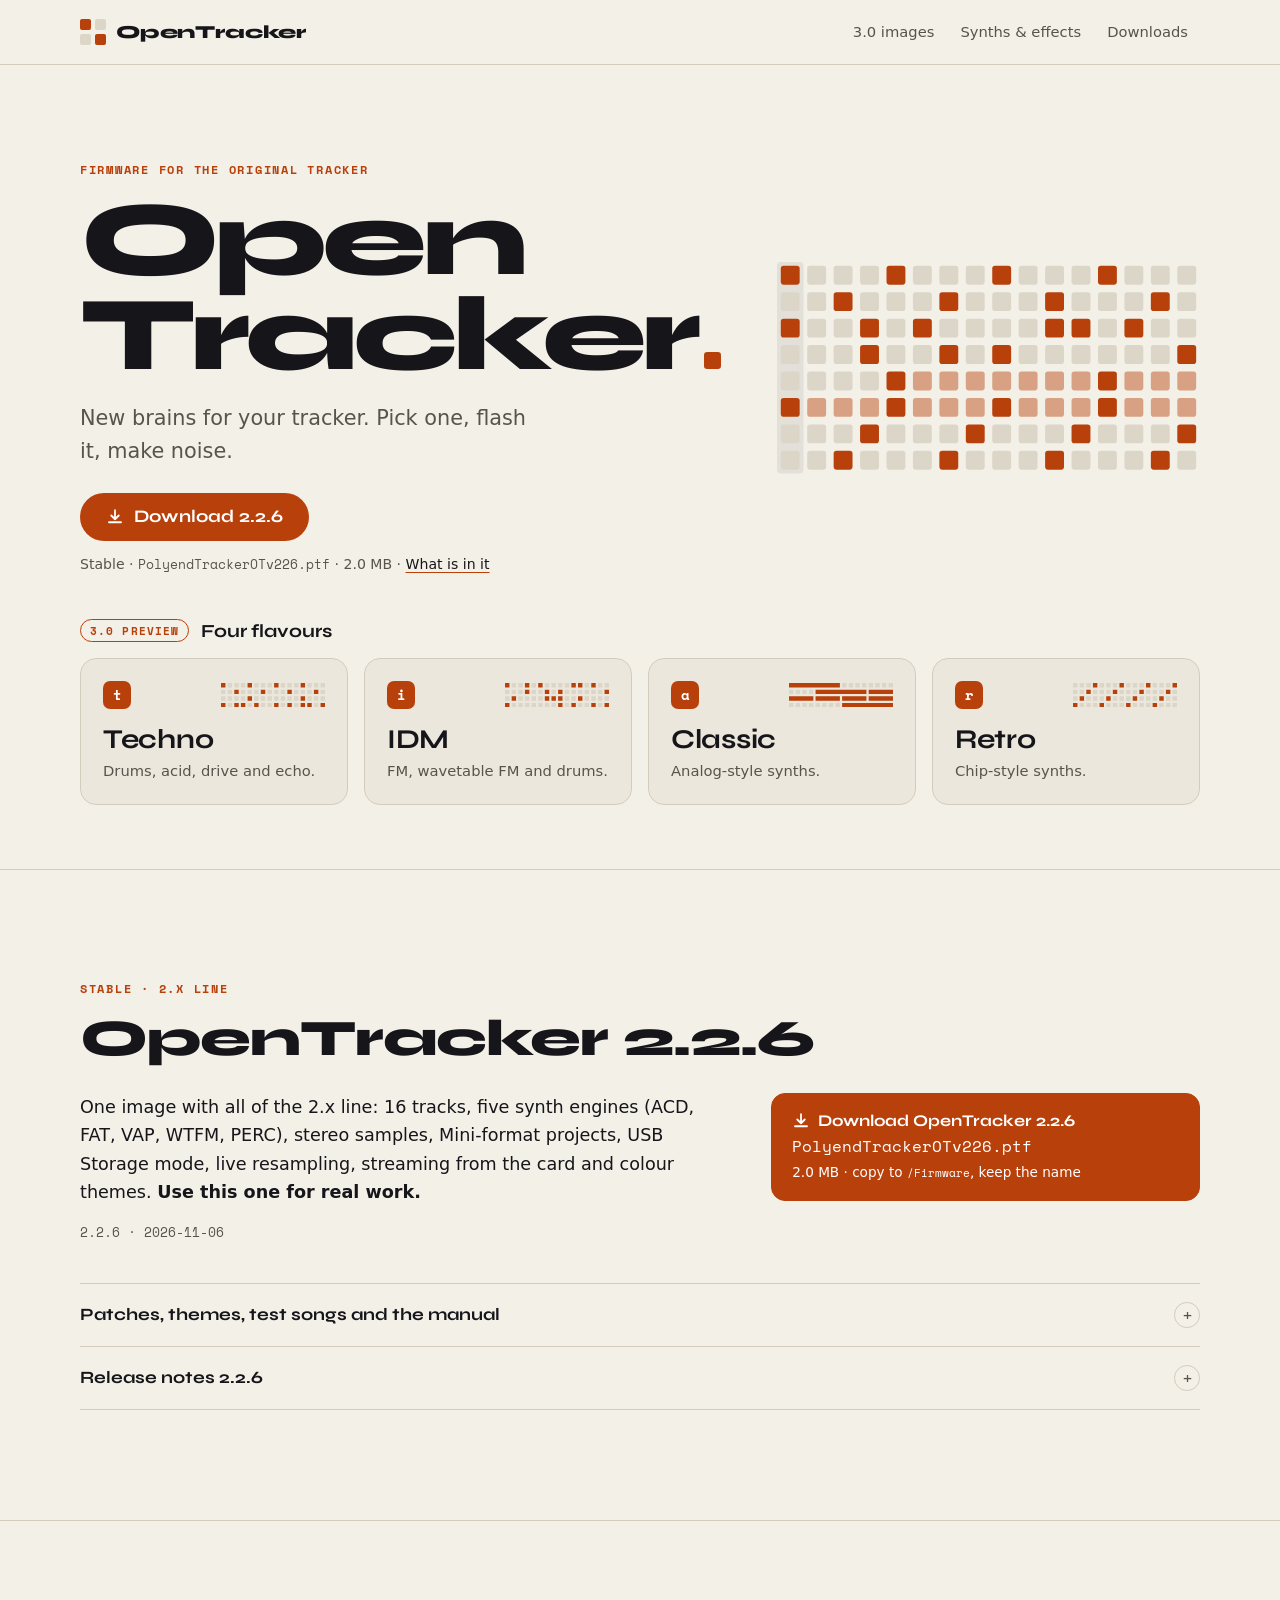
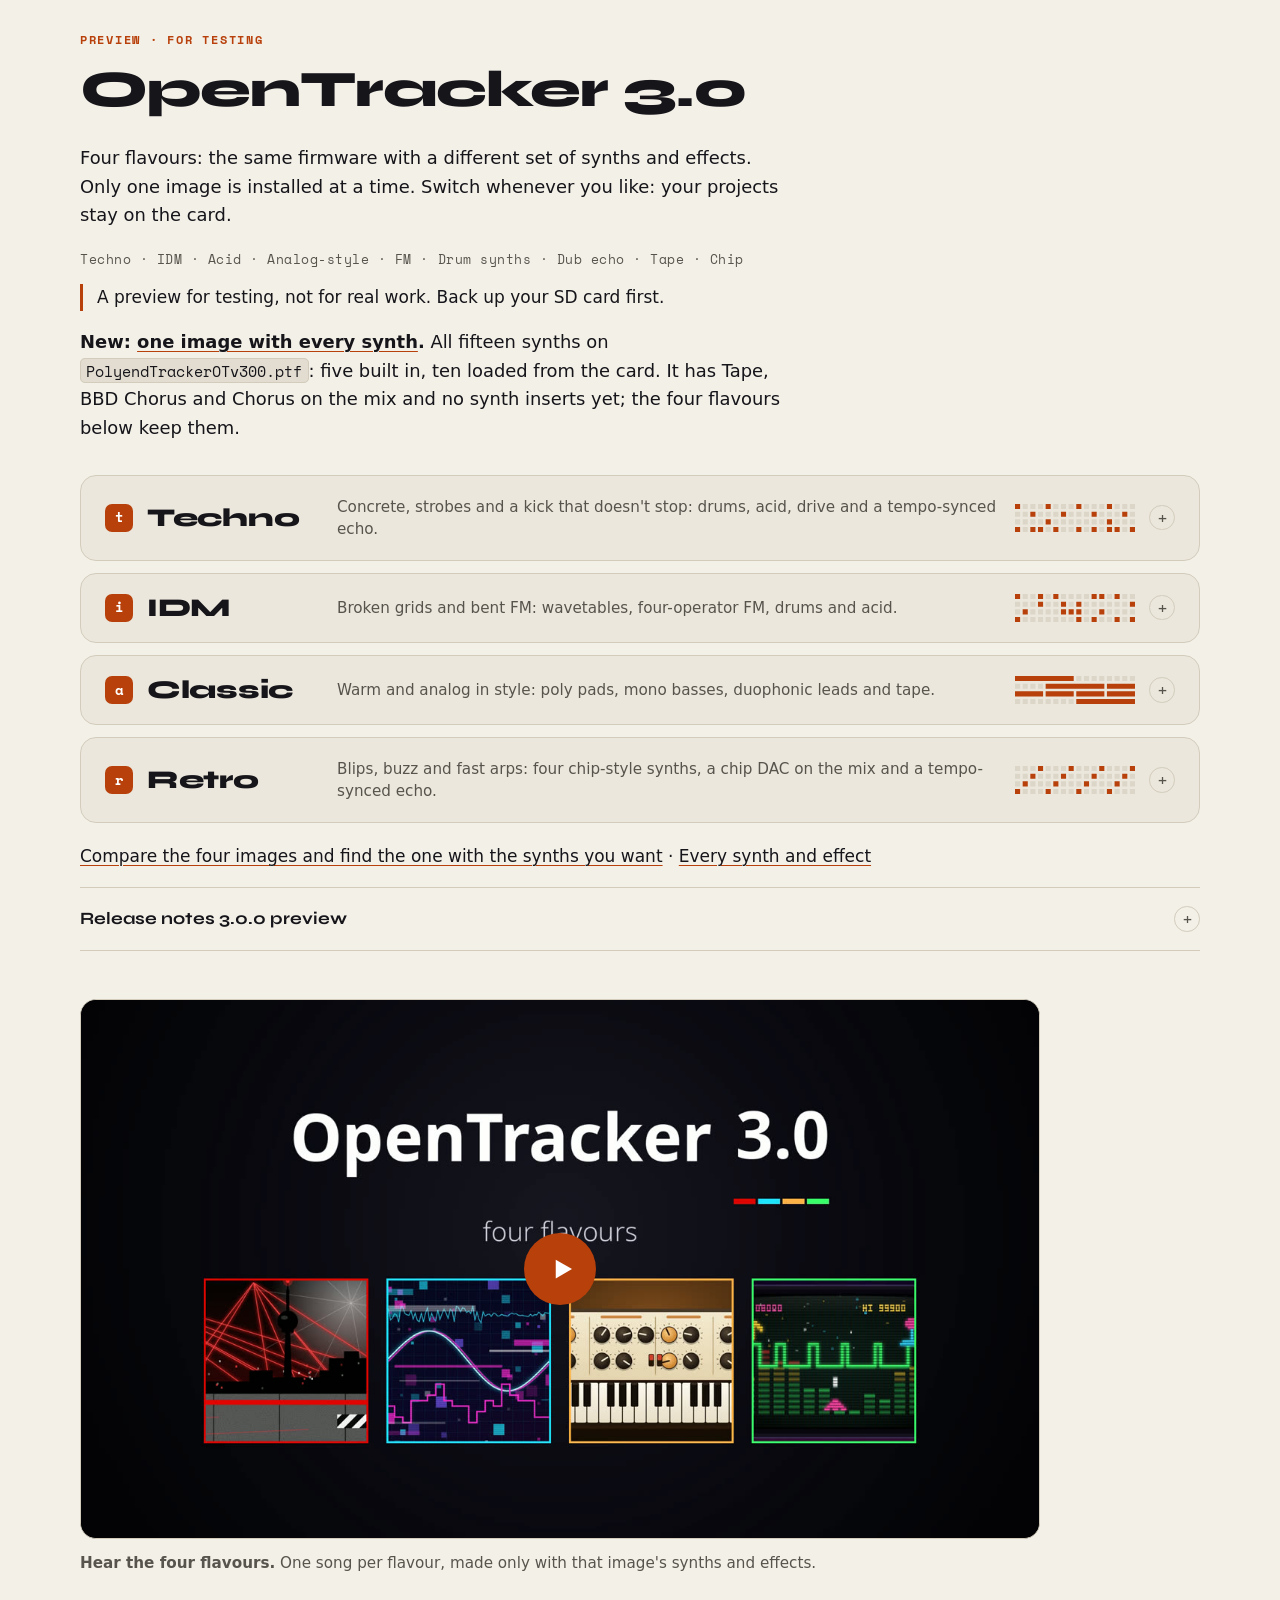
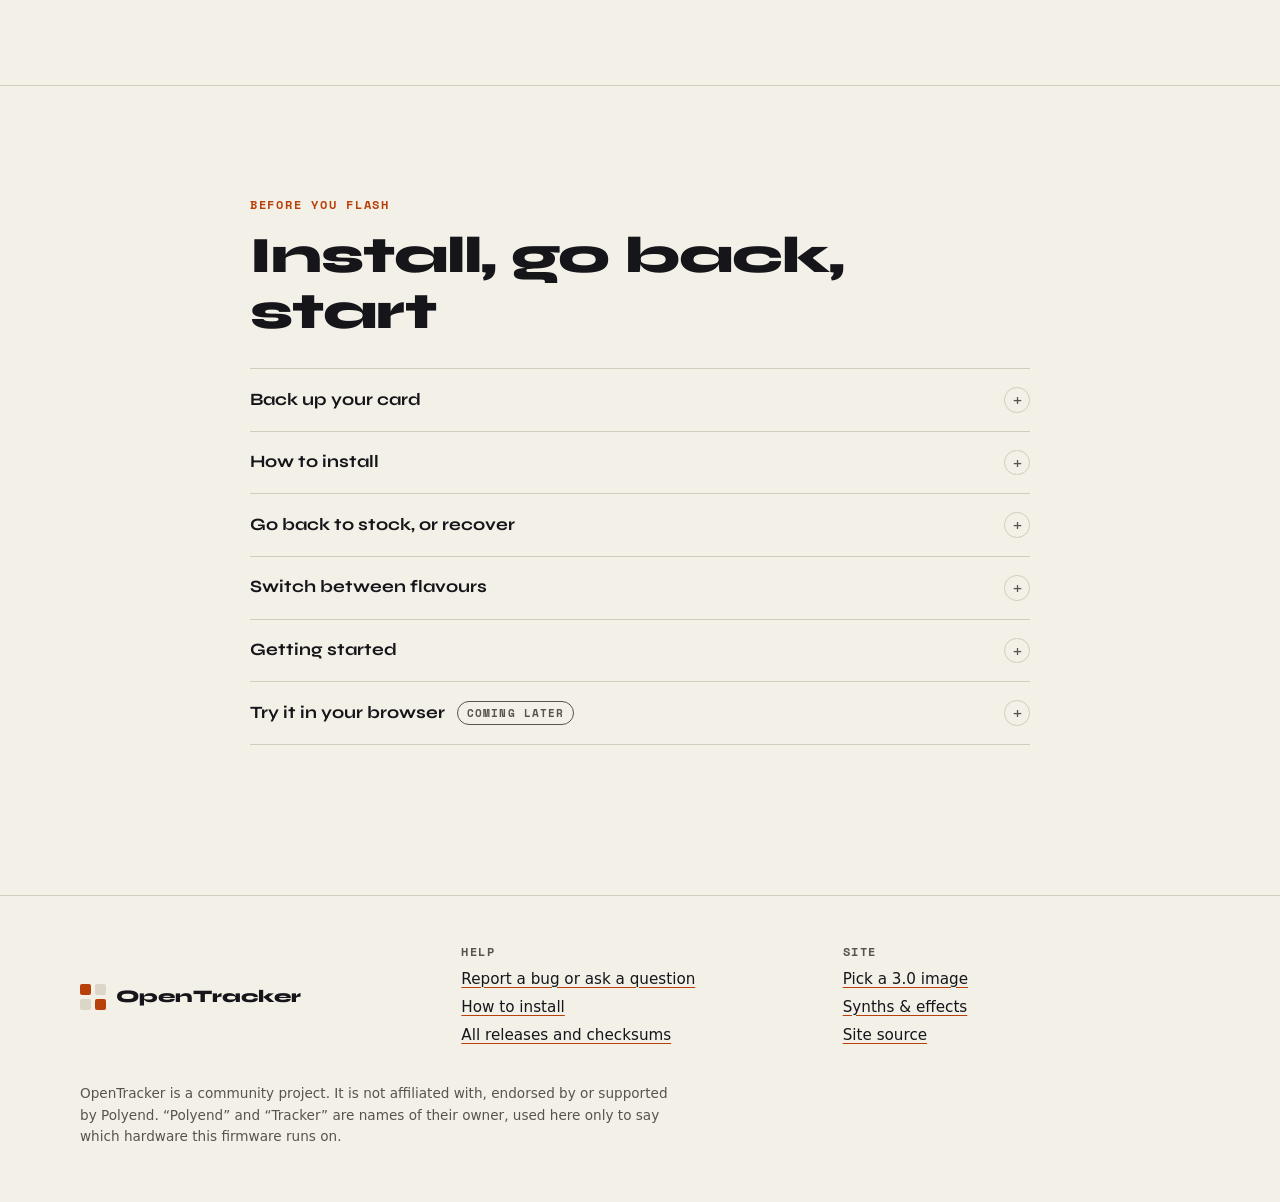
==== commit 5c1d05bc: "Home: link the one-image 3.0 page; patches size on it Co-Authored-By: Claude Opus 5.5 <noreply@anthr" ====
--- a/index.html
+++ b/index.html
@@ -175,6 +175,9 @@
       image is installed at a time. Switch whenever you like: your projects stay on the card.</p>
       <p class="genres" aria-label="Styles">Techno &middot; IDM &middot; Acid &middot; Analog-style &middot; FM &middot; Drum synths &middot; Dub echo &middot; Tape &middot; Chip</p>
       <p class="warn">A preview for testing, not for real work. Back up your SD card first.</p>
+      <p class="lead"><strong>New: <a href="v3.html">one image with every synth</a>.</strong> All fifteen synths on
+      <code>PolyendTrackerOTv300.ptf</code>: five built in, ten loaded from the card. It has Tape, BBD Chorus and Chorus
+      on the mix and no synth inserts yet; the four flavours below keep them.</p>
       <div class="flavours" id="inside-h">
 <!-- GEN:flavour-sections -->
 <details class="flavour" id="get-techno" data-variant="t">
@@ -190,16 +193,16 @@
       <dl class="spec">
         <dt>Synths</dt><dd>ACD, FAT, JU6, D-Type, T-Type</dd>
         <dt>Effects</dt><dd>Dirt, BBD Chorus, Echo, Tape, Phaser</dd>
-        <dt>File</dt><dd><a href="https://github.com/opentracker-fw/opentracker-fw.github.io/releases/download/v3.0.0-preview/PolyendTrackerOTt300.ptf" class="mono">PolyendTrackerOTt300.ptf</a> &middot; 1.9 MB</dd>
+        <dt>File</dt><dd><a href="https://github.com/opentracker-fw/opentracker-fw.github.io/releases/download/v3.0.0-preview/PolyendTrackerOTt300.ptf" class="mono">PolyendTrackerOTt300.ptf</a> &middot; 2.0 MB</dd>
         <dt>Patches</dt><dd><a href="https://github.com/opentracker-fw/opentracker-fw.github.io/releases/download/v3.0.0-preview/Patches-techno-3.0.0.zip" class="mono">Patches-techno-3.0.0.zip</a> &middot; 24.3 KB</dd>
-        <dt>SHA256</dt><dd class="sha">07f0acc1dc233e63b19556bbd6528f3f3e824cd8ee78888ac0a1d05866162452</dd>
-        <dt>Build</dt><dd>3.0.0 preview &middot; 2026-11-05 &middot; <a href="downloads.html#v3.0.0-preview">all files</a></dd>
+        <dt>SHA256</dt><dd class="sha">28bde45dcafea9611f26ea75ad1a8b30d19cb69503cc7d6a8b795a04263f8c4d</dd>
+        <dt>Build</dt><dd>3.0.0 preview &middot; 2026-11-08 &middot; <a href="downloads.html#v3.0.0-preview">all files</a></dd>
       </dl>
       <div class="flavour-get">
         <a class="dl" href="https://github.com/opentracker-fw/opentracker-fw.github.io/releases/download/v3.0.0-preview/PolyendTrackerOTt300.ptf">
       <span class="dl-top"><svg viewBox="0 0 24 24" width="18" height="18" aria-hidden="true" focusable="false"><path d="M12 3v12m0 0-5-5m5 5 5-5M4 19h16" fill="none" stroke="currentColor" stroke-width="2.4" stroke-linecap="round" stroke-linejoin="round"/></svg> Download Techno</span>
       <span class="dl-file">PolyendTrackerOT<b class="vchar">t</b>300.ptf</span>
-      <span class="dl-meta">1.9 MB &middot; copy to <code>/Firmware</code>, keep the name</span>
+      <span class="dl-meta">2.0 MB &middot; copy to <code>/Firmware</code>, keep the name</span>
     </a>
         <ol class="mini-steps">
           <li>Back up your SD card.</li>
@@ -228,16 +231,16 @@
       <dl class="spec">
         <dt>Synths</dt><dd>ACD, FAT, PERC, WTFM, FM4</dd>
         <dt>Effects</dt><dd>Dirt, Chorus, BBD Chorus, Tape, Phaser</dd>
-        <dt>File</dt><dd><a href="https://github.com/opentracker-fw/opentracker-fw.github.io/releases/download/v3.0.0-preview/PolyendTrackerOTi300.ptf" class="mono">PolyendTrackerOTi300.ptf</a> &middot; 2.0 MB</dd>
+        <dt>File</dt><dd><a href="https://github.com/opentracker-fw/opentracker-fw.github.io/releases/download/v3.0.0-preview/PolyendTrackerOTi300.ptf" class="mono">PolyendTrackerOTi300.ptf</a> &middot; 2.1 MB</dd>
         <dt>Patches</dt><dd><a href="https://github.com/opentracker-fw/opentracker-fw.github.io/releases/download/v3.0.0-preview/Patches-idm-3.0.0.zip" class="mono">Patches-idm-3.0.0.zip</a> &middot; 31.0 KB</dd>
-        <dt>SHA256</dt><dd class="sha">87d62e3dabe89634036d4ac66d907b64b0a2bfd6e3f1fbb74d4dedddf0e628b1</dd>
-        <dt>Build</dt><dd>3.0.0 preview &middot; 2026-11-05 &middot; <a href="downloads.html#v3.0.0-preview">all files</a></dd>
+        <dt>SHA256</dt><dd class="sha">37e32bf6d91182187499720963245aeb3ebf7fd091b71967a41f41667fd7a058</dd>
+        <dt>Build</dt><dd>3.0.0 preview &middot; 2026-11-08 &middot; <a href="downloads.html#v3.0.0-preview">all files</a></dd>
       </dl>
       <div class="flavour-get">
         <a class="dl" href="https://github.com/opentracker-fw/opentracker-fw.github.io/releases/download/v3.0.0-preview/PolyendTrackerOTi300.ptf">
       <span class="dl-top"><svg viewBox="0 0 24 24" width="18" height="18" aria-hidden="true" focusable="false"><path d="M12 3v12m0 0-5-5m5 5 5-5M4 19h16" fill="none" stroke="currentColor" stroke-width="2.4" stroke-linecap="round" stroke-linejoin="round"/></svg> Download IDM</span>
       <span class="dl-file">PolyendTrackerOT<b class="vchar">i</b>300.ptf</span>
-      <span class="dl-meta">2.0 MB &middot; copy to <code>/Firmware</code>, keep the name</span>
+      <span class="dl-meta">2.1 MB &middot; copy to <code>/Firmware</code>, keep the name</span>
     </a>
         <ol class="mini-steps">
           <li>Back up your SD card.</li>
@@ -266,16 +269,16 @@
       <dl class="spec">
         <dt>Synths</dt><dd>ACD, FAT, VAP, JU6, D-Type, CS-Type, A-Type</dd>
         <dt>Effects</dt><dd>Dirt, BBD Chorus, Tape, Phaser, Tremolo, Bitcrush</dd>
-        <dt>File</dt><dd><a href="https://github.com/opentracker-fw/opentracker-fw.github.io/releases/download/v3.0.0-preview/PolyendTrackerOTa300.ptf" class="mono">PolyendTrackerOTa300.ptf</a> &middot; 2.0 MB</dd>
+        <dt>File</dt><dd><a href="https://github.com/opentracker-fw/opentracker-fw.github.io/releases/download/v3.0.0-preview/PolyendTrackerOTa300.ptf" class="mono">PolyendTrackerOTa300.ptf</a> &middot; 2.1 MB</dd>
         <dt>Patches</dt><dd><a href="https://github.com/opentracker-fw/opentracker-fw.github.io/releases/download/v3.0.0-preview/Patches-classic-3.0.0.zip" class="mono">Patches-classic-3.0.0.zip</a> &middot; 49.0 KB</dd>
-        <dt>SHA256</dt><dd class="sha">d11e311197373e17d04ec1387e8575a16a7bb63d15e98d919b42efe3e467bb51</dd>
-        <dt>Build</dt><dd>3.0.0 preview &middot; 2026-11-05 &middot; <a href="downloads.html#v3.0.0-preview">all files</a></dd>
+        <dt>SHA256</dt><dd class="sha">106dbe7a524586cdf32b65aaf3233abf5f740d46f28f52e6bdd62467a704303c</dd>
+        <dt>Build</dt><dd>3.0.0 preview &middot; 2026-11-08 &middot; <a href="downloads.html#v3.0.0-preview">all files</a></dd>
       </dl>
       <div class="flavour-get">
         <a class="dl" href="https://github.com/opentracker-fw/opentracker-fw.github.io/releases/download/v3.0.0-preview/PolyendTrackerOTa300.ptf">
       <span class="dl-top"><svg viewBox="0 0 24 24" width="18" height="18" aria-hidden="true" focusable="false"><path d="M12 3v12m0 0-5-5m5 5 5-5M4 19h16" fill="none" stroke="currentColor" stroke-width="2.4" stroke-linecap="round" stroke-linejoin="round"/></svg> Download Classic</span>
       <span class="dl-file">PolyendTrackerOT<b class="vchar">a</b>300.ptf</span>
-      <span class="dl-meta">2.0 MB &middot; copy to <code>/Firmware</code>, keep the name</span>
+      <span class="dl-meta">2.1 MB &middot; copy to <code>/Firmware</code>, keep the name</span>
     </a>
         <ol class="mini-steps">
           <li>Back up your SD card.</li>
@@ -304,16 +307,16 @@
       <dl class="spec">
         <dt>Synths</dt><dd>ACD, FAT, 8-Type, Hand-Type, B-Type, Arc-Type</dd>
         <dt>Effects</dt><dd>LoFi, BBD Chorus, Echo, Tape, Phaser</dd>
-        <dt>File</dt><dd><a href="https://github.com/opentracker-fw/opentracker-fw.github.io/releases/download/v3.0.0-preview/PolyendTrackerOTr300.ptf" class="mono">PolyendTrackerOTr300.ptf</a> &middot; 2.0 MB</dd>
+        <dt>File</dt><dd><a href="https://github.com/opentracker-fw/opentracker-fw.github.io/releases/download/v3.0.0-preview/PolyendTrackerOTr300.ptf" class="mono">PolyendTrackerOTr300.ptf</a> &middot; 2.1 MB</dd>
         <dt>Patches</dt><dd><a href="https://github.com/opentracker-fw/opentracker-fw.github.io/releases/download/v3.0.0-preview/Patches-retro-3.0.0.zip" class="mono">Patches-retro-3.0.0.zip</a> &middot; 33.1 KB</dd>
-        <dt>SHA256</dt><dd class="sha">0b3dc62c078a753c8ea7670c88c150333507ab2033b943c15e4319c3cb097d65</dd>
-        <dt>Build</dt><dd>3.0.0 preview &middot; 2026-11-05 &middot; <a href="downloads.html#v3.0.0-preview">all files</a></dd>
+        <dt>SHA256</dt><dd class="sha">2aebdaf362c34a5f1223a194d5c8a65ca9d926813b1f71bdf5e8aac8bb70be90</dd>
+        <dt>Build</dt><dd>3.0.0 preview &middot; 2026-11-08 &middot; <a href="downloads.html#v3.0.0-preview">all files</a></dd>
       </dl>
       <div class="flavour-get">
         <a class="dl" href="https://github.com/opentracker-fw/opentracker-fw.github.io/releases/download/v3.0.0-preview/PolyendTrackerOTr300.ptf">
       <span class="dl-top"><svg viewBox="0 0 24 24" width="18" height="18" aria-hidden="true" focusable="false"><path d="M12 3v12m0 0-5-5m5 5 5-5M4 19h16" fill="none" stroke="currentColor" stroke-width="2.4" stroke-linecap="round" stroke-linejoin="round"/></svg> Download Retro</span>
       <span class="dl-file">PolyendTrackerOT<b class="vchar">r</b>300.ptf</span>
-      <span class="dl-meta">2.0 MB &middot; copy to <code>/Firmware</code>, keep the name</span>
+      <span class="dl-meta">2.1 MB &middot; copy to <code>/Firmware</code>, keep the name</span>
     </a>
         <ol class="mini-steps">
           <li>Back up your SD card.</li>
@@ -354,6 +357,7 @@
 <li>The four <code>.ptf</code> images above.</li>
 <li><code>Patches-&lt;flavour&gt;-3.0.0.zip</code>: the patches for the synths of that image. Copy <code>Patches/</code> to the root of the card.</li>
 <li>The tester zip, when this release has one: the images, all their patches, a README with the full test list, and <code>PRESETS.md</code>, which says what each patch is and what its macros do.</li>
+<li><code>OpenTracker-3.0.0-Manual.pdf</code>: the user manual for 3.0. It covers what changed since 2.x.</li>
 <li><code>SHA256SUMS</code>: checksums of every file. Check them with <code>sha256sum -c SHA256SUMS</code>.</li>
 </ul>
 <h4>Install</h4>
@@ -383,6 +387,19 @@
 <li><strong>Tape</strong> (every image). A tape effect on the whole mix (Shift + Master): Drive, Wow, Flutter, Mix. It starts Off.</li>
 <li>Everything from 2.2.3: streaming from the card, colour themes, synth stereo and MIDI pitch bend.</li>
 </ul>
+<h4>New in the 9 November rebuild</h4>
+<ul>
+<li><strong>Synth presets and the Z FX</strong> (every image). Each project has 8 presets, P1-P8, shared by the three synth slots. A preset holds a patch of any model, with its insert, gain, pan, sends, polyphony and name. <strong>Z1-Z8</strong> in a pattern switch a slot to a preset, <strong>Z0</strong> back to its own patch. Open them from <strong>Synth Macros 2/2 &gt; Presets (F8)</strong>: Store, Load, Clear and hold-to-Preview.</li>
+<li><strong>P1-P8 as instruments.</strong> Pick a preset in the Instrument popup after S1-S3 and play it with no Z, so one track can play several presets in turn. Each sound borrows one of the three synth slots, so at most three different sounds play at once.</li>
+<li><strong>The song sounds the same wherever you start.</strong> Play from the middle starts each slot on the right preset, and while stopped the pads and MIDI play what the song plays at the cursor.</li>
+<li><strong>Edit what you hear.</strong> While a slot plays a preset, the synth pages, Global Mixer and Synth Insert show and edit that preset, with P1-P8 in the title.</li>
+<li><strong>New sample filter</strong> with flat passbands, exact tuning and rounded loud peaks. <strong>Existing songs that use the sample filter sound slightly different.</strong> Synth engines keep their own filters.</li>
+<li><strong>Sample Playback:</strong> with Snap to zero off, a marker turns green when the wave crosses zero in the frames its position covers.</li>
+<li><strong>Instrument Params</strong> from the Pattern screen: a synth step follows the same rule as a sample step.</li>
+<li><strong>Paste between FX columns</strong>, and <strong>Stop cancels a queued pattern</strong>.</li>
+<li>Fixes for synth macros, arpeggio and spread.</li>
+<li><strong>The manual is now part of the download.</strong></li>
+</ul>
 <h4>New in the 6 November rebuild</h4>
 <ul>
 <li><strong>Three new synth inserts</strong> (Shift + Instrument Params on a synth slot): - <strong>Phaser</strong> (every image): Mode <strong>Off, Classic, 80s</strong>. Classic is a warm 4-stage sweep that lingers low and swoops up; 80s is a deep 8-stage phaser with stronger feedback and a wide stereo spread. Rate, Depth, Feedback, Spread, Mix. - <strong>Tremolo</strong> (Classic): Mode <strong>Off, Level, Pan, Both</strong>, Rate 0.1 to 20 Hz, Depth, Shape (Sine, Tri, Square with soft edges, no click). - <strong>Bitcrush</strong> (Classic): Shape <strong>Off, Hard, Soft</strong>, Crush (0 is clean, 12 is 4-bit), Down (sample-rate reduction), Mix.</li>
@@ -411,6 +428,7 @@
 </ul>
 <h4>Not in this build</h4>
 <ul>
+<li>Some 2.2.4 to 2.2.6 features are not in 3.0 yet, among them piano pads and flat note names. The manual has the list.</li>
 <li>No image has every synth. A project that uses a missing synth opens, but that synth shows &quot;not available&quot; and stays silent. Don&#x27;t use the preview on projects you need.</li>
 <li>CS-Type has no built-in chorus yet.</li>
 <li>After-touch from a MIDI keyboard does not reach Touch yet (use macro 3 or FX CC c).</li>
@@ -424,6 +442,7 @@
 <li><strong>Techno:</strong> every T-Type kit with 16th hats, closed hat cutting an open hat, Volume FX ramps, two T-Type slots with the CPU meter on; Dirt, Echo with ping-pong during tempo changes, Echo Off with repeats; save, power-cycle and reopen.</li>
 <li><strong>Retro:</strong> every patch with its macros both ways; the CHIP arp next to the step FX Arp, and a tempo-synced Arp Rate while the tempo changes; OT Kit Handheld at Poly 6 (a closed hat cuts the open one); OT Drop Kick on fast kicks; an 8-Type filter sweep; B-Type OT Coarse Lead in the top octave; OT Loop Buzz Pad at Poly 4 on two slots with the CPU meter on; LoFi over a whole song; save, power-cycle and reopen.</li>
 <li><strong>Synth inserts:</strong> a Chorus or Phaser on all three synth slots in a busy song with the CPU meter on; Drive or Bitcrush on a bass; Phaser Classic against 80s; Tremolo Pan on a pad; change the insert and its first setting while notes sound (no click); set up an insert, switch to another and back (the settings stay); save, power-cycle and reopen (Off stays Off).</li>
+<li><strong>Presets:</strong> Z on loops and song wraps, Play from the middle, P1-P8 with chords in a busy song with the CPU meter on.</li>
 <li><strong>Any image:</strong> stuck notes.</li>
 </ul>
 <p>Report what you used, what you did, what you expected and what happened (a photo or a short video helps) on the <a href="https://github.com/opentracker-fw/opentracker-fw.github.io/issues">issue tracker</a>.</p>
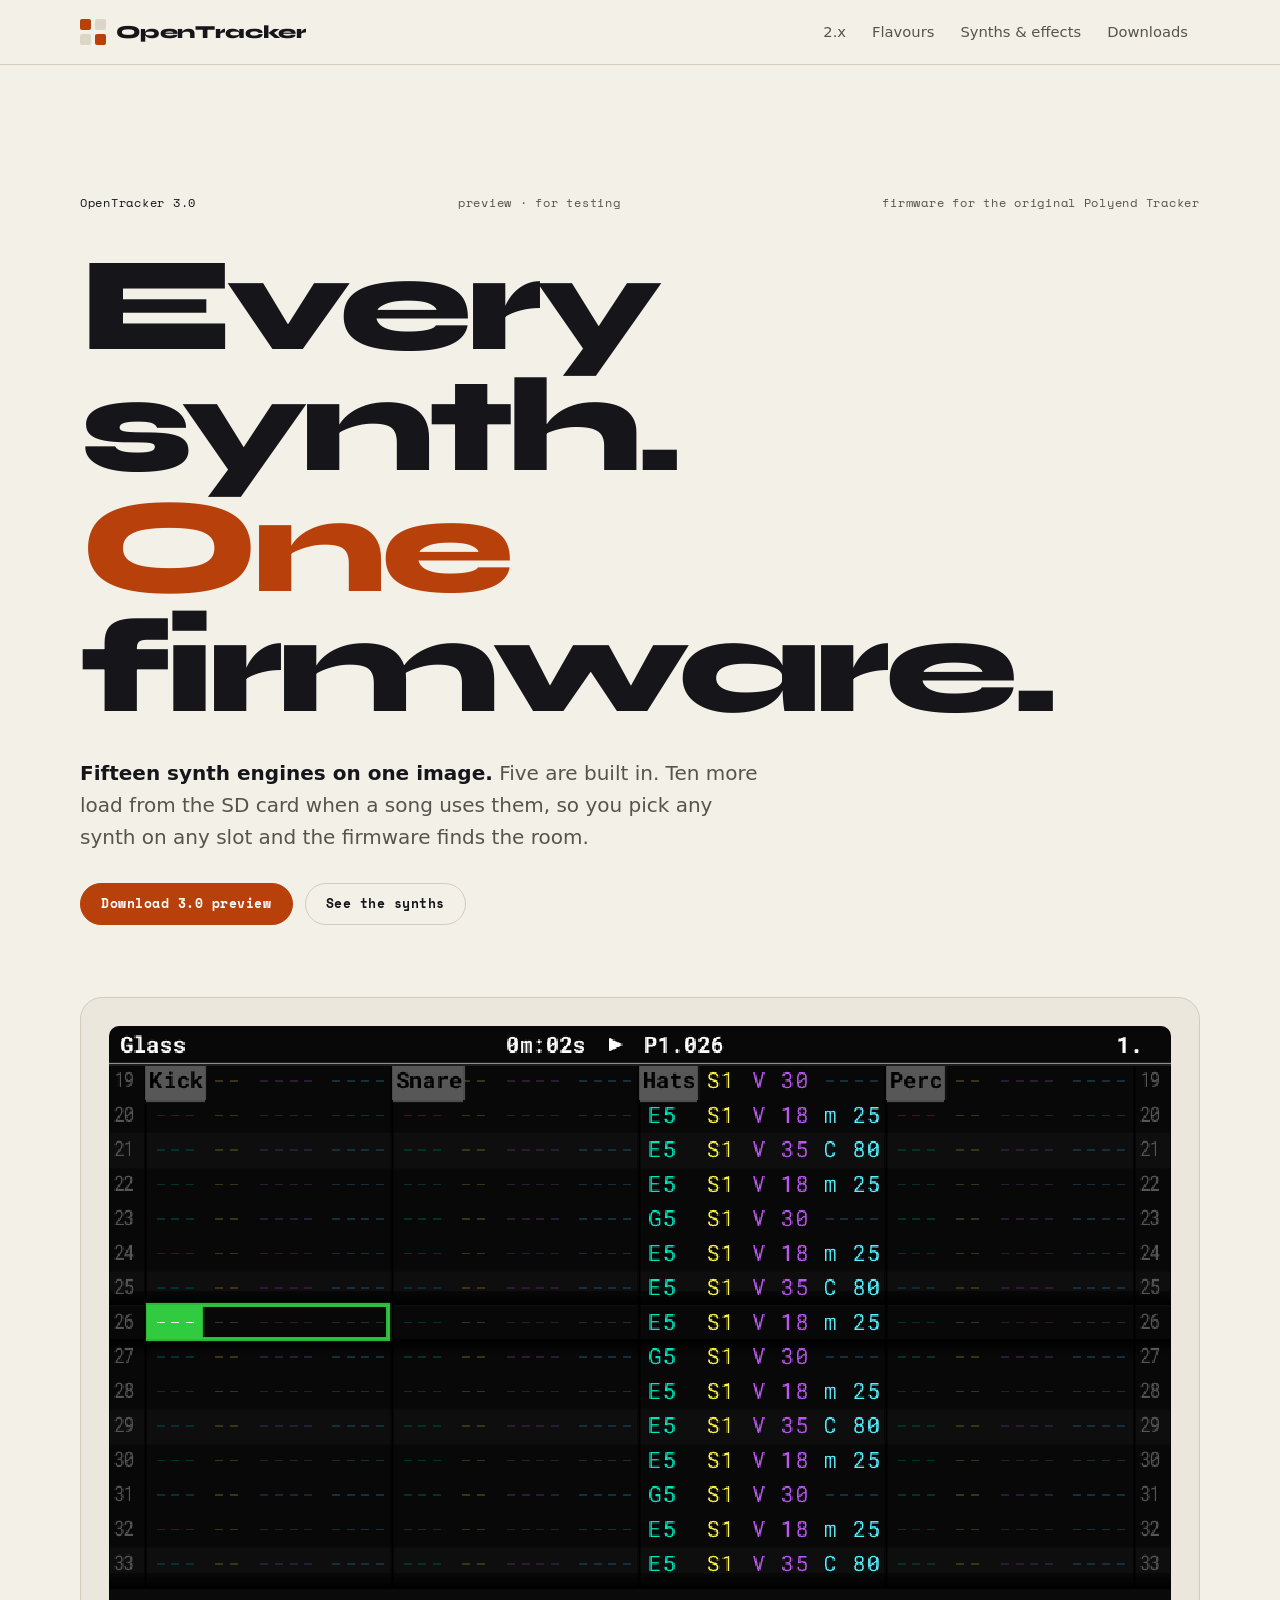
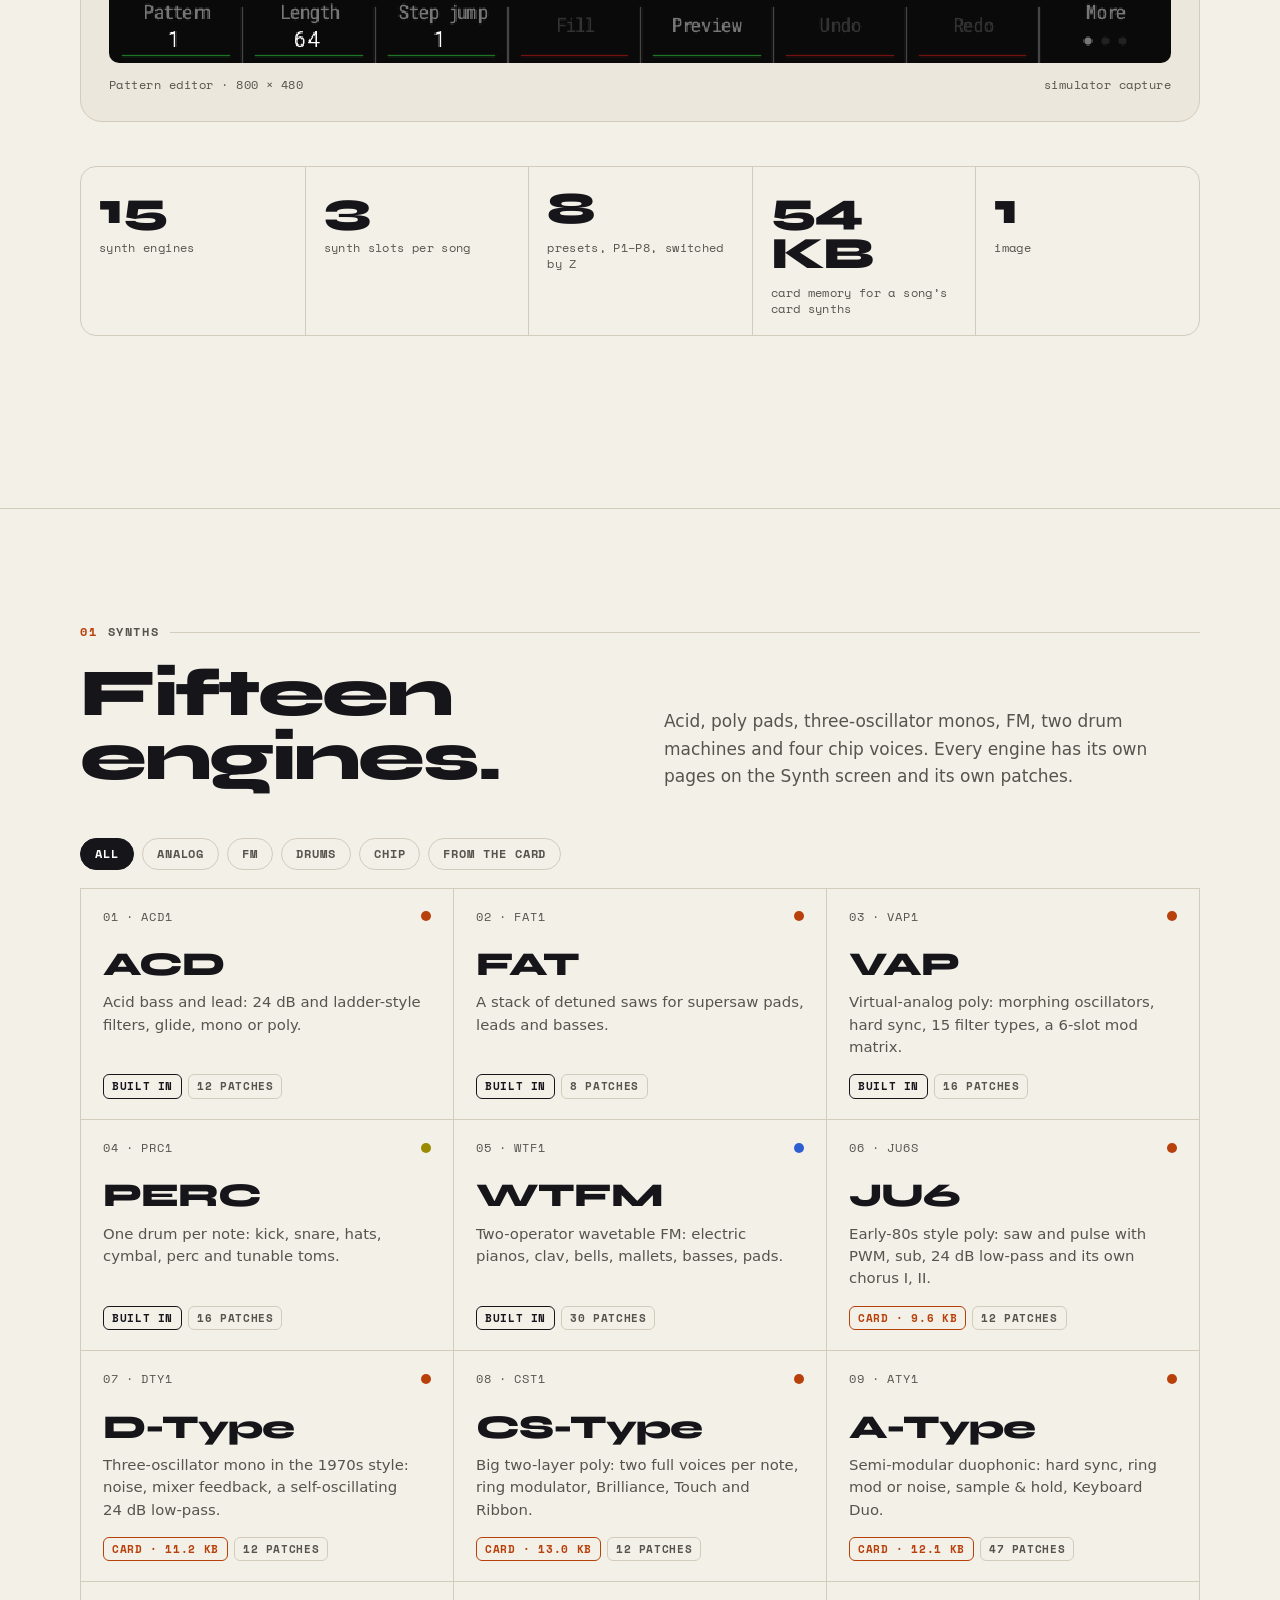
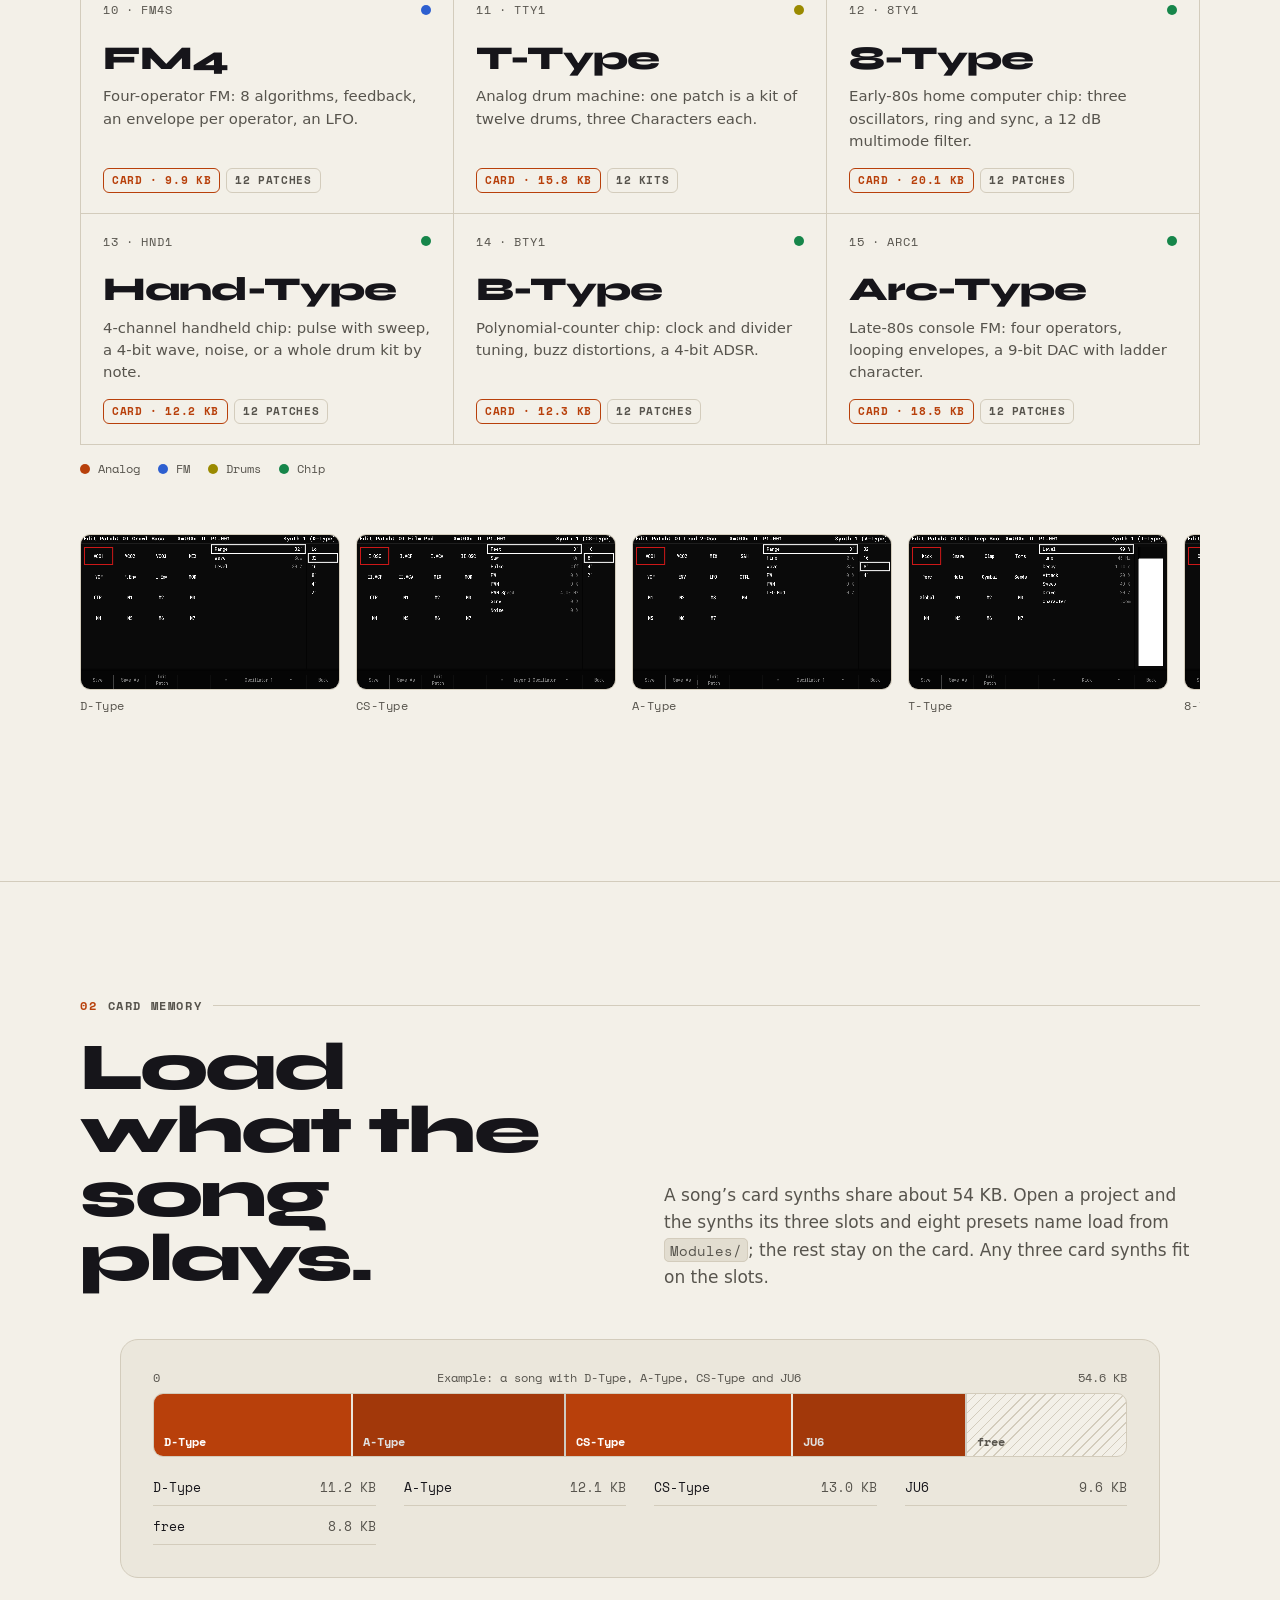
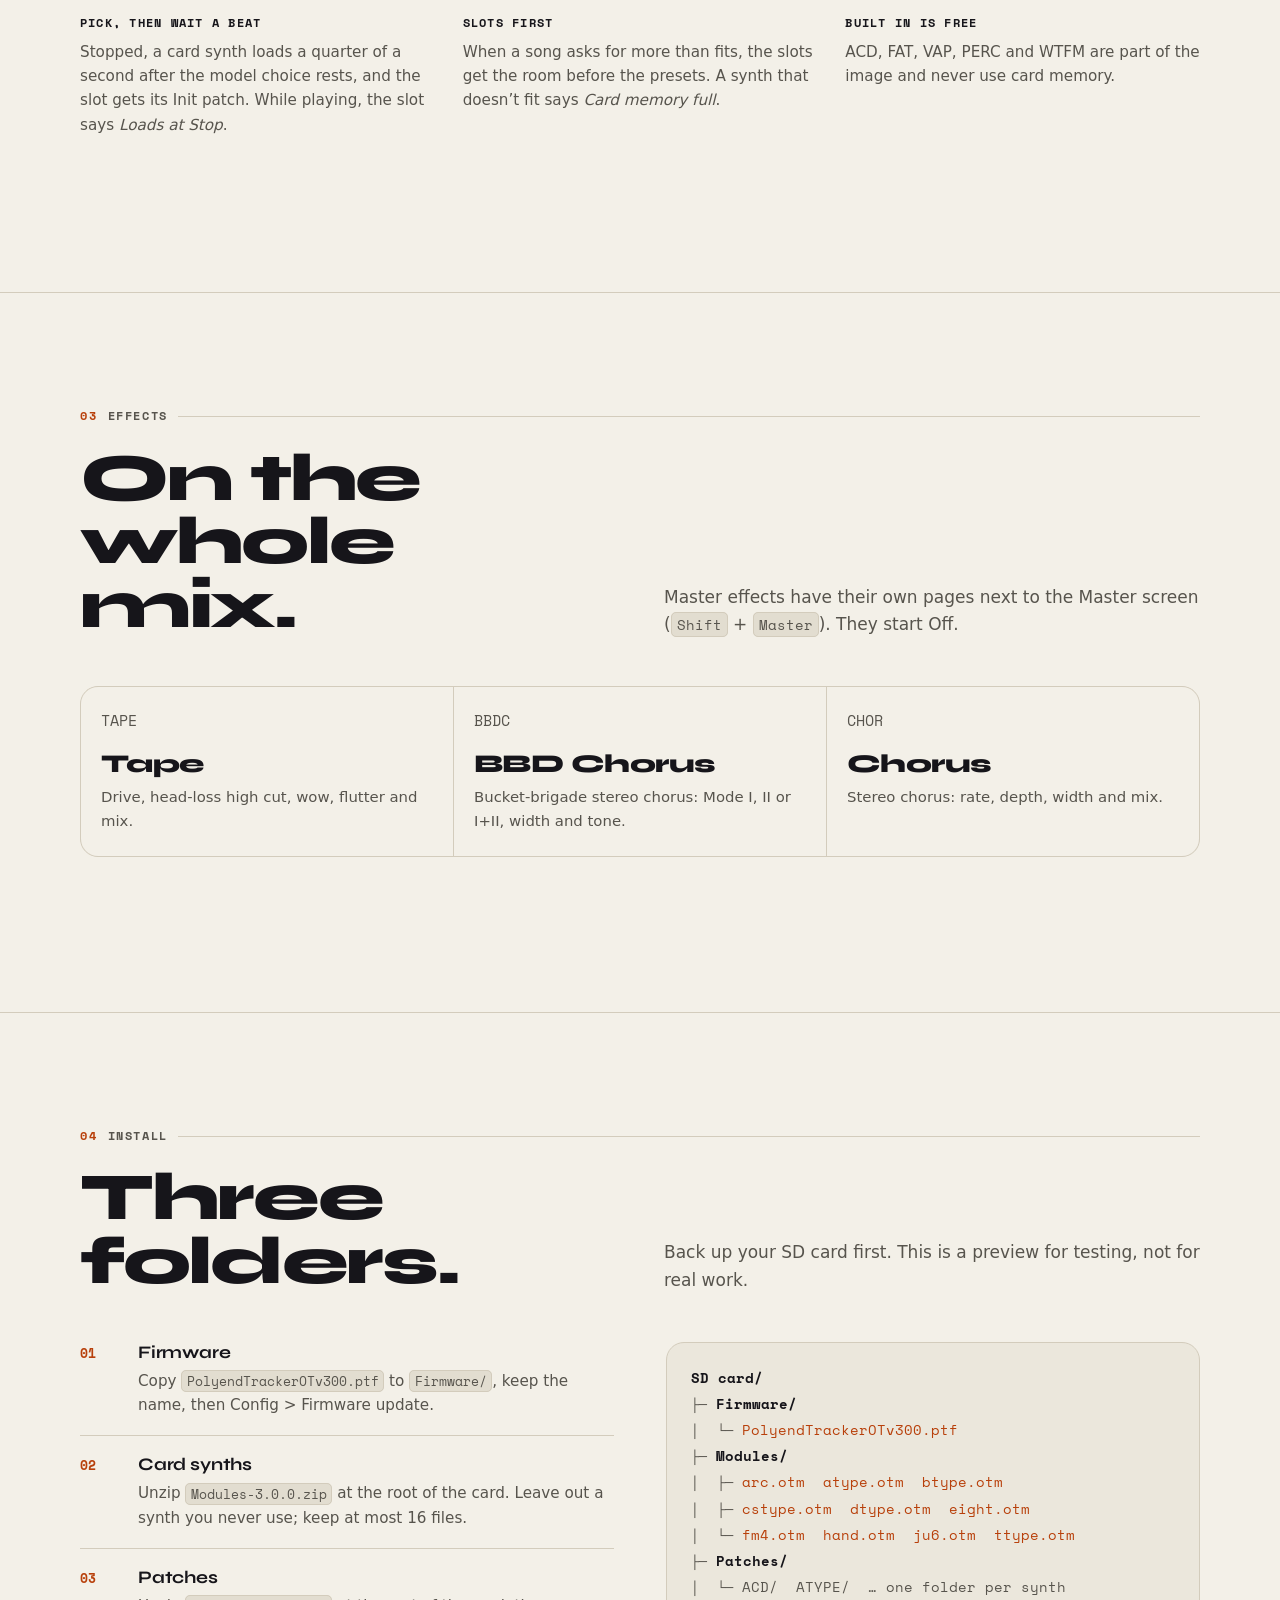
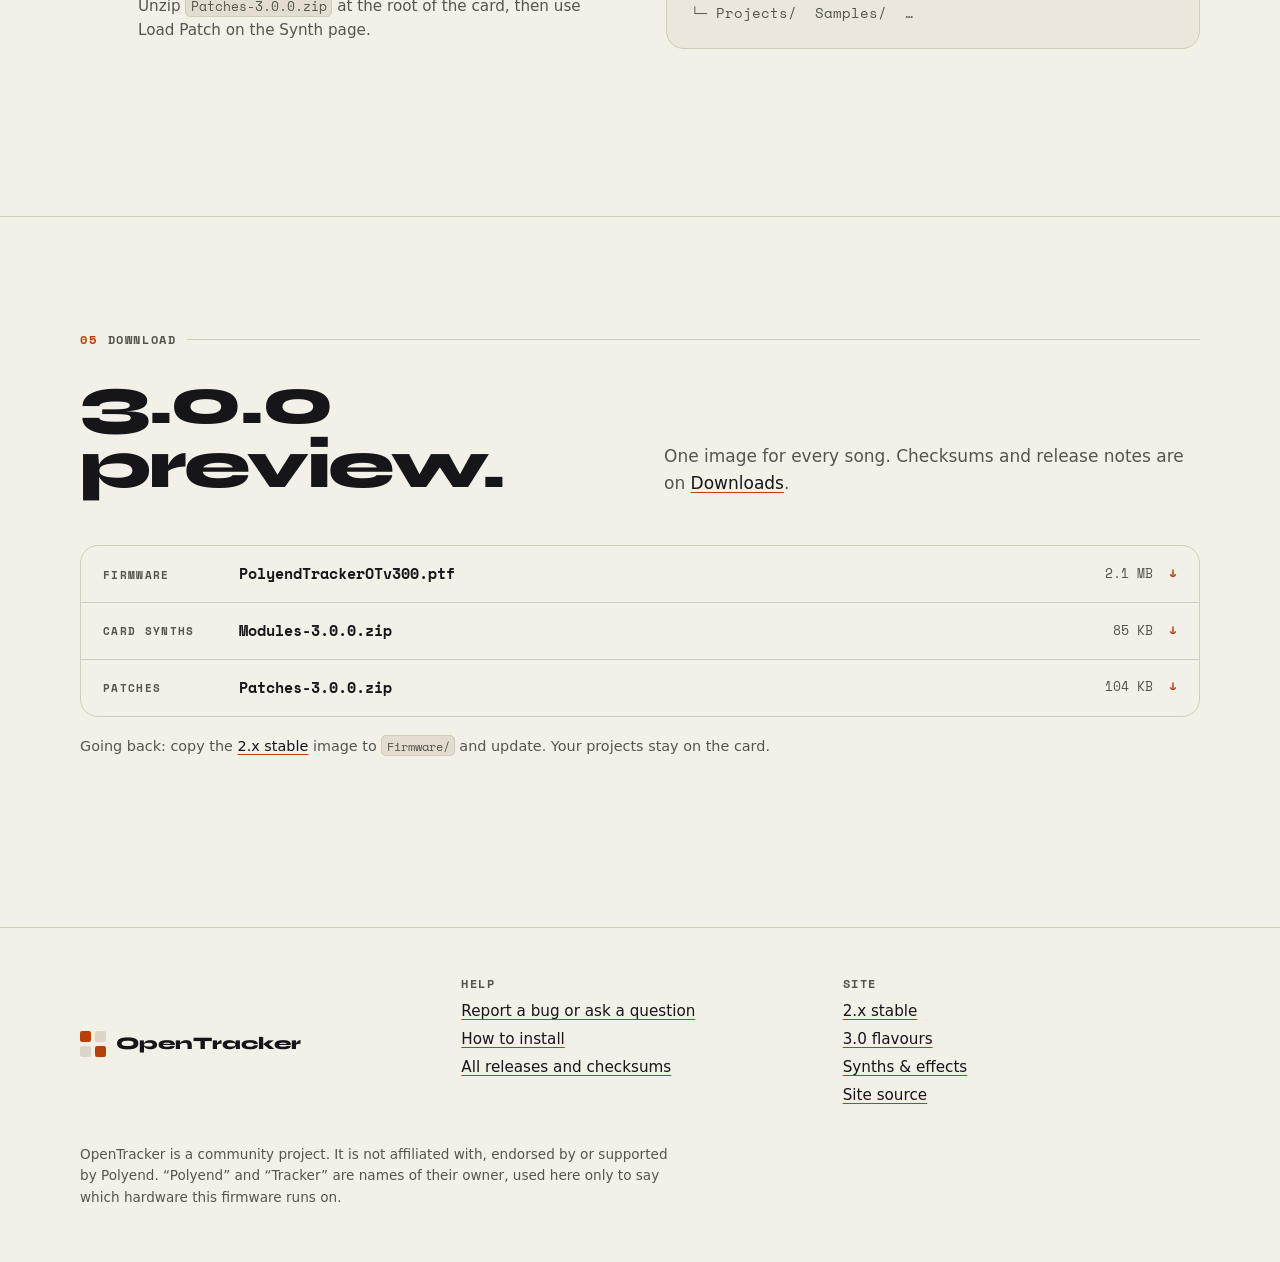
==== commit b496b509: "Home is the 3.0 one-image page; the old home moves to 2x.html index.html is now the one-image 3.0 pa" ====
--- a/index.html
+++ b/index.html
@@ -3,8 +3,8 @@
 <head>
 <meta charset="utf-8">
 <meta name="viewport" content="width=device-width, initial-scale=1">
-<title>OpenTracker: open firmware for the original Tracker</title>
-<meta name="description" content="OpenTracker is an open, community firmware for the original Polyend Tracker. Pick your sound: Techno, IDM, Classic or Retro, or the stable 2.x release.">
+<title>OpenTracker</title>
+<meta name="description" content="OpenTracker 3.0 preview: one firmware for the original Polyend Tracker with every synth. Five built in, ten more from the SD card.">
 <meta name="color-scheme" content="dark light">
 <meta name="theme-color" content="#0e0e10" media="(prefers-color-scheme: dark)">
 <meta name="theme-color" content="#f3f0e8" media="(prefers-color-scheme: light)">
@@ -13,530 +13,285 @@
 <link rel="preconnect" href="https://fonts.gstatic.com" crossorigin>
 <link rel="stylesheet" href="https://fonts.googleapis.com/css2?family=Space+Mono:wght@400;700&amp;family=Syne:wght@600;700;800&amp;display=swap">
 <link rel="stylesheet" href="assets/style.css">
+<link rel="stylesheet" href="assets/v3.css">
 </head>
-<body class="home">
+<body>
 <!-- GEN:header -->
 <a class="skip" href="#main">Skip to content</a>
 <header class="site-head">
   <div class="wrap head-in">
     <a class="brand" href="index.html" aria-label="OpenTracker home" aria-current="page"><svg class="logo" width="26" height="26" viewBox="0 0 26 26" aria-hidden="true" focusable="false"><rect x="0" y="0" width="11" height="11" rx="2" class="l1"/><rect x="15" y="0" width="11" height="11" rx="2" class="l0"/><rect x="0" y="15" width="11" height="11" rx="2" class="l0"/><rect x="15" y="15" width="11" height="11" rx="2" class="l1"/></svg><span>OpenTracker</span></a>
-    <nav class="nav" aria-label="Main"><ul><li><a href="images.html">3.0 images</a></li><li><a href="modules.html">Synths &amp; effects</a></li><li><a href="downloads.html">Downloads</a></li></ul></nav>
+    <nav class="nav" aria-label="Main"><ul><li><a href="2x.html">2.x</a></li><li><a href="images.html">Flavours</a></li><li><a href="modules.html">Synths &amp; effects</a></li><li><a href="downloads.html">Downloads</a></li></ul></nav>
   </div>
 </header>
 <!-- /GEN:header -->
 
-<main id="main">
-  <section class="hero" aria-labelledby="hero-h">
-    <div class="wrap hero-in">
-      <div class="hero-text">
-        <p class="eyebrow">Firmware for the original Tracker</p>
-        <h1 id="hero-h"><span>Open</span><span>Tracker</span></h1>
-        <p class="hero-line">New brains for your tracker. Pick one, flash it, make noise.</p>
-        <div class="hero-cta">
-<!-- GEN:hero-dl -->
-<a class="cta" href="https://github.com/opentracker-fw/opentracker-fw.github.io/releases/download/v2.2.6/PolyendTrackerOTv226.ptf"><svg viewBox="0 0 24 24" width="18" height="18" aria-hidden="true" focusable="false"><path d="M12 3v12m0 0-5-5m5 5 5-5M4 19h16" fill="none" stroke="currentColor" stroke-width="2.4" stroke-linecap="round" stroke-linejoin="round"/></svg><span>Download 2.2.6</span></a>
-        <p class="cta-meta">Stable &middot; <span class="mono">PolyendTrackerOTv226.ptf</span> &middot; 2.0 MB
-        &middot; <a href="#stable">What is in it</a></p>
-<!-- /GEN:hero-dl -->
+<main id="main" class="v3">
+
+  <!-- Hero -->
+  <section class="hero3">
+    <div class="wrap">
+      <div class="top"><span>OpenTracker 3.0</span><span>preview &middot; for testing</span><span>firmware for the original Polyend Tracker</span></div>
+      <h1>Every synth.<br><em>One</em> firmware.</h1>
+      <p class="lead3"><strong>Fifteen synth engines on one image.</strong> Five are built in. Ten more load from the SD card
+      when a song uses them, so you pick any synth on any slot and the firmware finds the room.</p>
+      <div class="cta3">
+        <a class="btn primary" href="#download">Download 3.0 preview</a>
+        <a class="btn" href="#synths">See the synths</a>
+      </div>
+
+      <figure class="device">
+        <div class="screen"><img src="assets/shots/pattern-editor.png" width="800" height="480" alt="The pattern editor: sixteen tracks of notes, instruments and effects."></div>
+        <figcaption><span>Pattern editor &middot; 800 &times; 480</span><span>simulator capture</span></figcaption>
+      </figure>
+
+      <dl class="specs">
+        <div><dt>15</dt><dd>synth engines</dd></div>
+        <div><dt>3</dt><dd>synth slots per song</dd></div>
+        <div><dt>8</dt><dd>presets, P1&ndash;P8, switched by Z</dd></div>
+        <div><dt>54&thinsp;KB</dt><dd>card memory for a song&rsquo;s card synths</dd></div>
+        <div><dt>1</dt><dd>image</dd></div>
+      </dl>
+    </div>
+  </section>
+
+  <!-- Synths -->
+  <section id="synths" aria-labelledby="synths-h">
+    <div class="wrap">
+      <p class="label"><b>01</b> Synths</p>
+      <div class="shead">
+        <h2 id="synths-h">Fifteen engines.</h2>
+        <p>Acid, poly pads, three-oscillator monos, FM, two drum machines and four chip voices. Every engine has
+        its own pages on the Synth screen and its own patches.</p>
+      </div>
+
+      <ul class="filters" aria-label="Show synths">
+        <li><button type="button" data-f="all" aria-pressed="true">All</button></li>
+        <li><button type="button" data-f="analog" aria-pressed="false">Analog</button></li>
+        <li><button type="button" data-f="fm" aria-pressed="false">FM</button></li>
+        <li><button type="button" data-f="drums" aria-pressed="false">Drums</button></li>
+        <li><button type="button" data-f="chip" aria-pressed="false">Chip</button></li>
+        <li><button type="button" data-f="card" aria-pressed="false">From the card</button></li>
+      </ul>
+
+      <div class="units">
+        <article class="unit fam-analog" data-f="analog in">
+          <div class="no"><span>01 &middot; ACD1</span><span class="dot"></span></div>
+          <h3>ACD</h3>
+          <p>Acid bass and lead: 24&nbsp;dB and ladder-style filters, glide, mono or poly.</p>
+          <div class="foot"><span class="chip3 in">built in</span><span class="chip3">12 patches</span></div>
+        </article>
+        <article class="unit fam-analog" data-f="analog in">
+          <div class="no"><span>02 &middot; FAT1</span><span class="dot"></span></div>
+          <h3>FAT</h3>
+          <p>A stack of detuned saws for supersaw pads, leads and basses.</p>
+          <div class="foot"><span class="chip3 in">built in</span><span class="chip3">8 patches</span></div>
+        </article>
+        <article class="unit fam-analog" data-f="analog in">
+          <div class="no"><span>03 &middot; VAP1</span><span class="dot"></span></div>
+          <h3>VAP</h3>
+          <p>Virtual-analog poly: morphing oscillators, hard sync, 15 filter types, a 6-slot mod matrix.</p>
+          <div class="foot"><span class="chip3 in">built in</span><span class="chip3">16 patches</span></div>
+        </article>
+        <article class="unit fam-drums" data-f="drums in">
+          <div class="no"><span>04 &middot; PRC1</span><span class="dot"></span></div>
+          <h3>PERC</h3>
+          <p>One drum per note: kick, snare, hats, cymbal, perc and tunable toms.</p>
+          <div class="foot"><span class="chip3 in">built in</span><span class="chip3">16 patches</span></div>
+        </article>
+        <article class="unit fam-fm" data-f="fm in">
+          <div class="no"><span>05 &middot; WTF1</span><span class="dot"></span></div>
+          <h3>WTFM</h3>
+          <p>Two-operator wavetable FM: electric pianos, clav, bells, mallets, basses, pads.</p>
+          <div class="foot"><span class="chip3 in">built in</span><span class="chip3">30 patches</span></div>
+        </article>
+        <article class="unit fam-analog" data-f="analog card">
+          <div class="no"><span>06 &middot; JU6S</span><span class="dot"></span></div>
+          <h3>JU6</h3>
+          <p>Early-80s style poly: saw and pulse with PWM, sub, 24&nbsp;dB low-pass and its own chorus I, II.</p>
+          <div class="foot"><span class="chip3 card">card &middot; 9.6 KB</span><span class="chip3">12 patches</span></div>
+        </article>
+        <article class="unit fam-analog" data-f="analog card">
+          <div class="no"><span>07 &middot; DTY1</span><span class="dot"></span></div>
+          <h3>D-Type</h3>
+          <p>Three-oscillator mono in the 1970s style: noise, mixer feedback, a self-oscillating 24&nbsp;dB low-pass.</p>
+          <div class="foot"><span class="chip3 card">card &middot; 11.2 KB</span><span class="chip3">12 patches</span></div>
+        </article>
+        <article class="unit fam-analog" data-f="analog card">
+          <div class="no"><span>08 &middot; CST1</span><span class="dot"></span></div>
+          <h3>CS-Type</h3>
+          <p>Big two-layer poly: two full voices per note, ring modulator, Brilliance, Touch and Ribbon.</p>
+          <div class="foot"><span class="chip3 card">card &middot; 13.0 KB</span><span class="chip3">12 patches</span></div>
+        </article>
+        <article class="unit fam-analog" data-f="analog card">
+          <div class="no"><span>09 &middot; ATY1</span><span class="dot"></span></div>
+          <h3>A-Type</h3>
+          <p>Semi-modular duophonic: hard sync, ring mod or noise, sample &amp; hold, Keyboard Duo.</p>
+          <div class="foot"><span class="chip3 card">card &middot; 12.1 KB</span><span class="chip3">47 patches</span></div>
+        </article>
+        <article class="unit fam-fm" data-f="fm card">
+          <div class="no"><span>10 &middot; FM4S</span><span class="dot"></span></div>
+          <h3>FM4</h3>
+          <p>Four-operator FM: 8 algorithms, feedback, an envelope per operator, an LFO.</p>
+          <div class="foot"><span class="chip3 card">card &middot; 9.9 KB</span><span class="chip3">12 patches</span></div>
+        </article>
+        <article class="unit fam-drums" data-f="drums card">
+          <div class="no"><span>11 &middot; TTY1</span><span class="dot"></span></div>
+          <h3>T-Type</h3>
+          <p>Analog drum machine: one patch is a kit of twelve drums, three Characters each.</p>
+          <div class="foot"><span class="chip3 card">card &middot; 15.8 KB</span><span class="chip3">12 kits</span></div>
+        </article>
+        <article class="unit fam-chip" data-f="chip card">
+          <div class="no"><span>12 &middot; 8TY1</span><span class="dot"></span></div>
+          <h3>8-Type</h3>
+          <p>Early-80s home computer chip: three oscillators, ring and sync, a 12&nbsp;dB multimode filter.</p>
+          <div class="foot"><span class="chip3 card">card &middot; 20.1 KB</span><span class="chip3">12 patches</span></div>
+        </article>
+        <article class="unit fam-chip" data-f="chip card">
+          <div class="no"><span>13 &middot; HND1</span><span class="dot"></span></div>
+          <h3>Hand-Type</h3>
+          <p>4-channel handheld chip: pulse with sweep, a 4-bit wave, noise, or a whole drum kit by note.</p>
+          <div class="foot"><span class="chip3 card">card &middot; 12.2 KB</span><span class="chip3">12 patches</span></div>
+        </article>
+        <article class="unit fam-chip" data-f="chip card">
+          <div class="no"><span>14 &middot; BTY1</span><span class="dot"></span></div>
+          <h3>B-Type</h3>
+          <p>Polynomial-counter chip: clock and divider tuning, buzz distortions, a 4-bit ADSR.</p>
+          <div class="foot"><span class="chip3 card">card &middot; 12.3 KB</span><span class="chip3">12 patches</span></div>
+        </article>
+        <article class="unit fam-chip" data-f="chip fm card">
+          <div class="no"><span>15 &middot; ARC1</span><span class="dot"></span></div>
+          <h3>Arc-Type</h3>
+          <p>Late-80s console FM: four operators, looping envelopes, a 9-bit DAC with ladder character.</p>
+          <div class="foot"><span class="chip3 card">card &middot; 18.5 KB</span><span class="chip3">12 patches</span></div>
+        </article>
+      </div>
+      <ul class="legend" aria-label="Families">
+        <li><span class="dot fam-analog"></span>Analog</li>
+        <li><span class="dot fam-fm"></span>FM</li>
+        <li><span class="dot fam-drums"></span>Drums</li>
+        <li><span class="dot fam-chip"></span>Chip</li>
+      </ul>
+      <div class="strip" aria-label="Synth pages">
+        <figure><img src="assets/shots/classic-dtype-edit.png" width="800" height="480" alt="D-Type edit page" loading="lazy"><figcaption>D-Type</figcaption></figure>
+        <figure><img src="assets/shots/classic-cstype-edit.png" width="800" height="480" alt="CS-Type edit page" loading="lazy"><figcaption>CS-Type</figcaption></figure>
+        <figure><img src="assets/shots/classic-atype-edit.png" width="800" height="480" alt="A-Type edit page" loading="lazy"><figcaption>A-Type</figcaption></figure>
+        <figure><img src="assets/shots/techno-ttype-edit.png" width="800" height="480" alt="T-Type edit page" loading="lazy"><figcaption>T-Type</figcaption></figure>
+        <figure><img src="assets/shots/retro-eight-edit.png" width="800" height="480" alt="8-Type edit page" loading="lazy"><figcaption>8-Type</figcaption></figure>
+        <figure><img src="assets/shots/retro-arc-edit.png" width="800" height="480" alt="Arc-Type edit page" loading="lazy"><figcaption>Arc-Type</figcaption></figure>
+        <figure><img src="assets/shots/retro-hand-edit.png" width="800" height="480" alt="Hand-Type edit page" loading="lazy"><figcaption>Hand-Type</figcaption></figure>
+        <figure><img src="assets/shots/idm-fm4-edit.png" width="800" height="480" alt="FM4 edit page" loading="lazy"><figcaption>FM4</figcaption></figure>
+        <figure><img src="assets/shots/idm-wtfm-edit.png" width="800" height="480" alt="WTFM edit page" loading="lazy"><figcaption>WTFM</figcaption></figure>
+      </div>
+    </div>
+  </section>
+
+  <!-- Card memory -->
+  <section id="memory" aria-labelledby="memory-h">
+    <div class="wrap">
+      <p class="label"><b>02</b> Card memory</p>
+      <div class="shead">
+        <h2 id="memory-h">Load what the song plays.</h2>
+        <p>A song&rsquo;s card synths share about 54&nbsp;KB. Open a project and the synths its three slots and eight
+        presets name load from <code>Modules/</code>; the rest stay on the card. Any three card synths fit on the slots.</p>
+      </div>
+
+      <figure class="mem" aria-labelledby="mem-cap">
+        <div class="scale"><span>0</span><span id="mem-cap">Example: a song with D-Type, A-Type, CS-Type and JU6</span><span>54.6 KB</span></div>
+        <div class="bar" role="img" aria-label="D-Type 11.2 KB, A-Type 12.1 KB, CS-Type 13.0 KB, JU6 9.6 KB, 8.8 KB free of 54.6 KB.">
+          <span class="fam-analog" style="flex: 11.2">D-Type</span>
+          <span class="fam-analog" style="flex: 12.1; filter: brightness(.88)">A-Type</span>
+          <span class="fam-analog" style="flex: 13.0">CS-Type</span>
+          <span class="fam-analog" style="flex: 9.6; filter: brightness(.88)">JU6</span>
+          <span class="free" style="flex: 8.8">free</span>
         </div>
-      </div>
-      <div class="hero-art">
-<!-- GEN:hero-art -->
-<svg class="hero-grid" viewBox="-4 -4 448 224" aria-hidden="true" focusable="false"><rect class="ph" x="-4" y="-4" width="28" height="224" rx="4"/><rect class="s1" style="--c:0" x="0" y="0" width="20" height="20" rx="3"/><rect class="s0" style="--c:1" x="28" y="0" width="20" height="20" rx="3"/><rect class="s0" style="--c:2" x="56" y="0" width="20" height="20" rx="3"/><rect class="s0" style="--c:3" x="84" y="0" width="20" height="20" rx="3"/><rect class="s1" style="--c:4" x="112" y="0" width="20" height="20" rx="3"/><rect class="s0" style="--c:5" x="140" y="0" width="20" height="20" rx="3"/><rect class="s0" style="--c:6" x="168" y="0" width="20" height="20" rx="3"/><rect class="s0" style="--c:7" x="196" y="0" width="20" height="20" rx="3"/><rect class="s1" style="--c:8" x="224" y="0" width="20" height="20" rx="3"/><rect class="s0" style="--c:9" x="252" y="0" width="20" height="20" rx="3"/><rect class="s0" style="--c:10" x="280" y="0" width="20" height="20" rx="3"/><rect class="s0" style="--c:11" x="308" y="0" width="20" height="20" rx="3"/><rect class="s1" style="--c:12" x="336" y="0" width="20" height="20" rx="3"/><rect class="s0" style="--c:13" x="364" y="0" width="20" height="20" rx="3"/><rect class="s0" style="--c:14" x="392" y="0" width="20" height="20" rx="3"/><rect class="s0" style="--c:15" x="420" y="0" width="20" height="20" rx="3"/><rect class="s0" style="--c:0" x="0" y="28" width="20" height="20" rx="3"/><rect class="s0" style="--c:1" x="28" y="28" width="20" height="20" rx="3"/><rect class="s1" style="--c:2" x="56" y="28" width="20" height="20" rx="3"/><rect class="s0" style="--c:3" x="84" y="28" width="20" height="20" rx="3"/><rect class="s0" style="--c:4" x="112" y="28" width="20" height="20" rx="3"/><rect class="s0" style="--c:5" x="140" y="28" width="20" height="20" rx="3"/><rect class="s1" style="--c:6" x="168" y="28" width="20" height="20" rx="3"/><rect class="s0" style="--c:7" x="196" y="28" width="20" height="20" rx="3"/><rect class="s0" style="--c:8" x="224" y="28" width="20" height="20" rx="3"/><rect class="s0" style="--c:9" x="252" y="28" width="20" height="20" rx="3"/><rect class="s1" style="--c:10" x="280" y="28" width="20" height="20" rx="3"/><rect class="s0" style="--c:11" x="308" y="28" width="20" height="20" rx="3"/><rect class="s0" style="--c:12" x="336" y="28" width="20" height="20" rx="3"/><rect class="s0" style="--c:13" x="364" y="28" width="20" height="20" rx="3"/><rect class="s1" style="--c:14" x="392" y="28" width="20" height="20" rx="3"/><rect class="s0" style="--c:15" x="420" y="28" width="20" height="20" rx="3"/><rect class="s1" style="--c:0" x="0" y="56" width="20" height="20" rx="3"/><rect class="s0" style="--c:1" x="28" y="56" width="20" height="20" rx="3"/><rect class="s0" style="--c:2" x="56" y="56" width="20" height="20" rx="3"/><rect class="s1" style="--c:3" x="84" y="56" width="20" height="20" rx="3"/><rect class="s0" style="--c:4" x="112" y="56" width="20" height="20" rx="3"/><rect class="s1" style="--c:5" x="140" y="56" width="20" height="20" rx="3"/><rect class="s0" style="--c:6" x="168" y="56" width="20" height="20" rx="3"/><rect class="s0" style="--c:7" x="196" y="56" width="20" height="20" rx="3"/><rect class="s0" style="--c:8" x="224" y="56" width="20" height="20" rx="3"/><rect class="s0" style="--c:9" x="252" y="56" width="20" height="20" rx="3"/><rect class="s1" style="--c:10" x="280" y="56" width="20" height="20" rx="3"/><rect class="s1" style="--c:11" x="308" y="56" width="20" height="20" rx="3"/><rect class="s0" style="--c:12" x="336" y="56" width="20" height="20" rx="3"/><rect class="s1" style="--c:13" x="364" y="56" width="20" height="20" rx="3"/><rect class="s0" style="--c:14" x="392" y="56" width="20" height="20" rx="3"/><rect class="s0" style="--c:15" x="420" y="56" width="20" height="20" rx="3"/><rect class="s0" style="--c:0" x="0" y="84" width="20" height="20" rx="3"/><rect class="s0" style="--c:1" x="28" y="84" width="20" height="20" rx="3"/><rect class="s0" style="--c:2" x="56" y="84" width="20" height="20" rx="3"/><rect class="s1" style="--c:3" x="84" y="84" width="20" height="20" rx="3"/><rect class="s0" style="--c:4" x="112" y="84" width="20" height="20" rx="3"/><rect class="s0" style="--c:5" x="140" y="84" width="20" height="20" rx="3"/><rect class="s1" style="--c:6" x="168" y="84" width="20" height="20" rx="3"/><rect class="s0" style="--c:7" x="196" y="84" width="20" height="20" rx="3"/><rect class="s1" style="--c:8" x="224" y="84" width="20" height="20" rx="3"/><rect class="s0" style="--c:9" x="252" y="84" width="20" height="20" rx="3"/><rect class="s0" style="--c:10" x="280" y="84" width="20" height="20" rx="3"/><rect class="s0" style="--c:11" x="308" y="84" width="20" height="20" rx="3"/><rect class="s0" style="--c:12" x="336" y="84" width="20" height="20" rx="3"/><rect class="s0" style="--c:13" x="364" y="84" width="20" height="20" rx="3"/><rect class="s0" style="--c:14" x="392" y="84" width="20" height="20" rx="3"/><rect class="s1" style="--c:15" x="420" y="84" width="20" height="20" rx="3"/><rect class="s0" style="--c:0" x="0" y="112" width="20" height="20" rx="3"/><rect class="s0" style="--c:1" x="28" y="112" width="20" height="20" rx="3"/><rect class="s0" style="--c:2" x="56" y="112" width="20" height="20" rx="3"/><rect class="s0" style="--c:3" x="84" y="112" width="20" height="20" rx="3"/><rect class="s1" style="--c:4" x="112" y="112" width="20" height="20" rx="3"/><rect class="s2" style="--c:5" x="140" y="112" width="20" height="20" rx="3"/><rect class="s2" style="--c:6" x="168" y="112" width="20" height="20" rx="3"/><rect class="s2" style="--c:7" x="196" y="112" width="20" height="20" rx="3"/><rect class="s2" style="--c:8" x="224" y="112" width="20" height="20" rx="3"/><rect class="s2" style="--c:9" x="252" y="112" width="20" height="20" rx="3"/><rect class="s2" style="--c:10" x="280" y="112" width="20" height="20" rx="3"/><rect class="s2" style="--c:11" x="308" y="112" width="20" height="20" rx="3"/><rect class="s1" style="--c:12" x="336" y="112" width="20" height="20" rx="3"/><rect class="s2" style="--c:13" x="364" y="112" width="20" height="20" rx="3"/><rect class="s2" style="--c:14" x="392" y="112" width="20" height="20" rx="3"/><rect class="s2" style="--c:15" x="420" y="112" width="20" height="20" rx="3"/><rect class="s1" style="--c:0" x="0" y="140" width="20" height="20" rx="3"/><rect class="s2" style="--c:1" x="28" y="140" width="20" height="20" rx="3"/><rect class="s2" style="--c:2" x="56" y="140" width="20" height="20" rx="3"/><rect class="s2" style="--c:3" x="84" y="140" width="20" height="20" rx="3"/><rect class="s1" style="--c:4" x="112" y="140" width="20" height="20" rx="3"/><rect class="s2" style="--c:5" x="140" y="140" width="20" height="20" rx="3"/><rect class="s2" style="--c:6" x="168" y="140" width="20" height="20" rx="3"/><rect class="s2" style="--c:7" x="196" y="140" width="20" height="20" rx="3"/><rect class="s1" style="--c:8" x="224" y="140" width="20" height="20" rx="3"/><rect class="s2" style="--c:9" x="252" y="140" width="20" height="20" rx="3"/><rect class="s2" style="--c:10" x="280" y="140" width="20" height="20" rx="3"/><rect class="s2" style="--c:11" x="308" y="140" width="20" height="20" rx="3"/><rect class="s1" style="--c:12" x="336" y="140" width="20" height="20" rx="3"/><rect class="s2" style="--c:13" x="364" y="140" width="20" height="20" rx="3"/><rect class="s2" style="--c:14" x="392" y="140" width="20" height="20" rx="3"/><rect class="s2" style="--c:15" x="420" y="140" width="20" height="20" rx="3"/><rect class="s0" style="--c:0" x="0" y="168" width="20" height="20" rx="3"/><rect class="s0" style="--c:1" x="28" y="168" width="20" height="20" rx="3"/><rect class="s0" style="--c:2" x="56" y="168" width="20" height="20" rx="3"/><rect class="s1" style="--c:3" x="84" y="168" width="20" height="20" rx="3"/><rect class="s0" style="--c:4" x="112" y="168" width="20" height="20" rx="3"/><rect class="s0" style="--c:5" x="140" y="168" width="20" height="20" rx="3"/><rect class="s0" style="--c:6" x="168" y="168" width="20" height="20" rx="3"/><rect class="s1" style="--c:7" x="196" y="168" width="20" height="20" rx="3"/><rect class="s0" style="--c:8" x="224" y="168" width="20" height="20" rx="3"/><rect class="s0" style="--c:9" x="252" y="168" width="20" height="20" rx="3"/><rect class="s0" style="--c:10" x="280" y="168" width="20" height="20" rx="3"/><rect class="s1" style="--c:11" x="308" y="168" width="20" height="20" rx="3"/><rect class="s0" style="--c:12" x="336" y="168" width="20" height="20" rx="3"/><rect class="s0" style="--c:13" x="364" y="168" width="20" height="20" rx="3"/><rect class="s0" style="--c:14" x="392" y="168" width="20" height="20" rx="3"/><rect class="s1" style="--c:15" x="420" y="168" width="20" height="20" rx="3"/><rect class="s0" style="--c:0" x="0" y="196" width="20" height="20" rx="3"/><rect class="s0" style="--c:1" x="28" y="196" width="20" height="20" rx="3"/><rect class="s1" style="--c:2" x="56" y="196" width="20" height="20" rx="3"/><rect class="s0" style="--c:3" x="84" y="196" width="20" height="20" rx="3"/><rect class="s0" style="--c:4" x="112" y="196" width="20" height="20" rx="3"/><rect class="s0" style="--c:5" x="140" y="196" width="20" height="20" rx="3"/><rect class="s1" style="--c:6" x="168" y="196" width="20" height="20" rx="3"/><rect class="s0" style="--c:7" x="196" y="196" width="20" height="20" rx="3"/><rect class="s0" style="--c:8" x="224" y="196" width="20" height="20" rx="3"/><rect class="s0" style="--c:9" x="252" y="196" width="20" height="20" rx="3"/><rect class="s1" style="--c:10" x="280" y="196" width="20" height="20" rx="3"/><rect class="s0" style="--c:11" x="308" y="196" width="20" height="20" rx="3"/><rect class="s0" style="--c:12" x="336" y="196" width="20" height="20" rx="3"/><rect class="s0" style="--c:13" x="364" y="196" width="20" height="20" rx="3"/><rect class="s1" style="--c:14" x="392" y="196" width="20" height="20" rx="3"/><rect class="s0" style="--c:15" x="420" y="196" width="20" height="20" rx="3"/></svg>
-<!-- /GEN:hero-art -->
-      </div>
-    </div>
-    <div class="wrap">
-      <h2 class="flav-title" id="flavours"><span class="pill">3.0 preview</span> Four flavours</h2>
-      <ul class="fcards">
-<!-- GEN:flavour-hero -->
-<li><a class="fcard" href="#get-techno">
-  <span class="fcard-top"><span class="key" aria-hidden="true">t</span><svg class="steps" viewBox="0 0 141 33" aria-hidden="true" focusable="false"><path class="s0" d="M9 0h6v6h-6zM18 0h6v6h-6zM27 0h6v6h-6zM45 0h6v6h-6zM54 0h6v6h-6zM63 0h6v6h-6zM81 0h6v6h-6zM90 0h6v6h-6zM99 0h6v6h-6zM117 0h6v6h-6zM126 0h6v6h-6zM135 0h6v6h-6zM0 9h6v6h-6zM9 9h6v6h-6zM27 9h6v6h-6zM36 9h6v6h-6zM45 9h6v6h-6zM63 9h6v6h-6zM72 9h6v6h-6zM81 9h6v6h-6zM99 9h6v6h-6zM108 9h6v6h-6zM117 9h6v6h-6zM135 9h6v6h-6zM0 18h6v6h-6zM9 18h6v6h-6zM18 18h6v6h-6zM27 18h6v6h-6zM45 18h6v6h-6zM54 18h6v6h-6zM63 18h6v6h-6zM72 18h6v6h-6zM81 18h6v6h-6zM90 18h6v6h-6zM99 18h6v6h-6zM117 18h6v6h-6zM126 18h6v6h-6zM135 18h6v6h-6zM9 27h6v6h-6zM36 27h6v6h-6zM54 27h6v6h-6zM63 27h6v6h-6zM81 27h6v6h-6zM99 27h6v6h-6zM126 27h6v6h-6z"/><path class="s1" d="M0 0h6v6h-6zM36 0h6v6h-6zM72 0h6v6h-6zM108 0h6v6h-6zM18 9h6v6h-6zM54 9h6v6h-6zM90 9h6v6h-6zM126 9h6v6h-6zM36 18h6v6h-6zM108 18h6v6h-6zM0 27h6v6h-6zM18 27h6v6h-6zM27 27h6v6h-6zM45 27h6v6h-6zM72 27h6v6h-6zM90 27h6v6h-6zM108 27h6v6h-6zM117 27h6v6h-6zM135 27h6v6h-6z"/></svg></span>
-  <span class="fcard-name">Techno</span>
-  <span class="fcard-words">Drums, acid, drive and echo.</span>
-</a></li>
-<li><a class="fcard" href="#get-idm">
-  <span class="fcard-top"><span class="key" aria-hidden="true">i</span><svg class="steps" viewBox="0 0 141 33" aria-hidden="true" focusable="false"><path class="s0" d="M9 0h6v6h-6zM18 0h6v6h-6zM36 0h6v6h-6zM54 0h6v6h-6zM63 0h6v6h-6zM72 0h6v6h-6zM81 0h6v6h-6zM108 0h6v6h-6zM126 0h6v6h-6zM135 0h6v6h-6zM0 9h6v6h-6zM9 9h6v6h-6zM18 9h6v6h-6zM36 9h6v6h-6zM45 9h6v6h-6zM63 9h6v6h-6zM81 9h6v6h-6zM90 9h6v6h-6zM99 9h6v6h-6zM108 9h6v6h-6zM117 9h6v6h-6zM126 9h6v6h-6zM0 18h6v6h-6zM18 18h6v6h-6zM27 18h6v6h-6zM36 18h6v6h-6zM45 18h6v6h-6zM81 18h6v6h-6zM90 18h6v6h-6zM108 18h6v6h-6zM117 18h6v6h-6zM126 18h6v6h-6zM135 18h6v6h-6zM9 27h6v6h-6zM18 27h6v6h-6zM27 27h6v6h-6zM36 27h6v6h-6zM45 27h6v6h-6zM54 27h6v6h-6zM63 27h6v6h-6zM81 27h6v6h-6zM99 27h6v6h-6zM108 27h6v6h-6zM126 27h6v6h-6z"/><path class="s1" d="M0 0h6v6h-6zM27 0h6v6h-6zM45 0h6v6h-6zM90 0h6v6h-6zM99 0h6v6h-6zM117 0h6v6h-6zM27 9h6v6h-6zM54 9h6v6h-6zM72 9h6v6h-6zM135 9h6v6h-6zM9 18h6v6h-6zM54 18h6v6h-6zM63 18h6v6h-6zM72 18h6v6h-6zM99 18h6v6h-6zM0 27h6v6h-6zM72 27h6v6h-6zM90 27h6v6h-6zM117 27h6v6h-6zM135 27h6v6h-6z"/></svg></span>
-  <span class="fcard-name">IDM</span>
-  <span class="fcard-words">FM, wavetable FM and drums.</span>
-</a></li>
-<li><a class="fcard" href="#get-classic">
-  <span class="fcard-top"><span class="key" aria-hidden="true">a</span><svg class="steps" viewBox="0 0 141 33" aria-hidden="true" focusable="false"><path class="s0" d="M72 0h6v6h-6zM81 0h6v6h-6zM90 0h6v6h-6zM99 0h6v6h-6zM108 0h6v6h-6zM117 0h6v6h-6zM126 0h6v6h-6zM135 0h6v6h-6zM0 9h6v6h-6zM9 9h6v6h-6zM18 9h6v6h-6zM27 9h6v6h-6zM0 27h6v6h-6zM9 27h6v6h-6zM18 27h6v6h-6zM27 27h6v6h-6zM36 27h6v6h-6zM45 27h6v6h-6zM54 27h6v6h-6zM63 27h6v6h-6z"/><path class="s1" d="M0 0h69v6h-69zM36 9h69v6h-69zM108 9h33v6h-33zM0 18h33v6h-33zM36 18h33v6h-33zM72 18h33v6h-33zM108 18h33v6h-33zM72 27h69v6h-69z"/></svg></span>
-  <span class="fcard-name">Classic</span>
-  <span class="fcard-words">Analog-style synths.</span>
-</a></li>
-<li><a class="fcard" href="#get-retro">
-  <span class="fcard-top"><span class="key" aria-hidden="true">r</span><svg class="steps" viewBox="0 0 141 33" aria-hidden="true" focusable="false"><path class="s0" d="M0 0h6v6h-6zM9 0h6v6h-6zM18 0h6v6h-6zM36 0h6v6h-6zM45 0h6v6h-6zM54 0h6v6h-6zM72 0h6v6h-6zM81 0h6v6h-6zM90 0h6v6h-6zM108 0h6v6h-6zM117 0h6v6h-6zM126 0h6v6h-6zM0 9h6v6h-6zM9 9h6v6h-6zM27 9h6v6h-6zM36 9h6v6h-6zM45 9h6v6h-6zM63 9h6v6h-6zM72 9h6v6h-6zM81 9h6v6h-6zM99 9h6v6h-6zM108 9h6v6h-6zM117 9h6v6h-6zM135 9h6v6h-6zM0 18h6v6h-6zM18 18h6v6h-6zM27 18h6v6h-6zM36 18h6v6h-6zM54 18h6v6h-6zM63 18h6v6h-6zM72 18h6v6h-6zM90 18h6v6h-6zM99 18h6v6h-6zM108 18h6v6h-6zM126 18h6v6h-6zM135 18h6v6h-6zM9 27h6v6h-6zM18 27h6v6h-6zM27 27h6v6h-6zM45 27h6v6h-6zM54 27h6v6h-6zM63 27h6v6h-6zM81 27h6v6h-6zM90 27h6v6h-6zM99 27h6v6h-6zM117 27h6v6h-6zM126 27h6v6h-6zM135 27h6v6h-6z"/><path class="s1" d="M27 0h6v6h-6zM63 0h6v6h-6zM99 0h6v6h-6zM135 0h6v6h-6zM18 9h6v6h-6zM54 9h6v6h-6zM90 9h6v6h-6zM126 9h6v6h-6zM9 18h6v6h-6zM45 18h6v6h-6zM81 18h6v6h-6zM117 18h6v6h-6zM0 27h6v6h-6zM36 27h6v6h-6zM72 27h6v6h-6zM108 27h6v6h-6z"/></svg></span>
-  <span class="fcard-name">Retro</span>
-  <span class="fcard-words">Chip-style synths.</span>
-</a></li>
-<!-- /GEN:flavour-hero -->
-      </ul>
-    </div>
-  </section>
-
-  <section class="band" id="stable" aria-labelledby="stable-sec-h">
-    <div class="wrap">
-      <p class="kicker">Stable &middot; 2.x line</p>
-<!-- GEN:stable-card -->
-<h2 id="stable-sec-h">OpenTracker 2.2.6</h2>
-<div class="stable">
-  <div class="stable-text">
-    <p>One image with all of the 2.x line: 16 tracks, five synth engines (ACD, FAT, VAP, WTFM, PERC),
-    stereo samples, Mini-format projects, USB Storage mode, live resampling, streaming from the card and
-    colour themes. <strong>Use this one for real work.</strong></p>
-    <p class="fw-meta">2.2.6 &middot; 2026-11-06</p>
-  </div>
-  <div class="stable-dl">
-    <a class="dl dl-main" href="https://github.com/opentracker-fw/opentracker-fw.github.io/releases/download/v2.2.6/PolyendTrackerOTv226.ptf">
-      <span class="dl-top"><svg viewBox="0 0 24 24" width="18" height="18" aria-hidden="true" focusable="false"><path d="M12 3v12m0 0-5-5m5 5 5-5M4 19h16" fill="none" stroke="currentColor" stroke-width="2.4" stroke-linecap="round" stroke-linejoin="round"/></svg> Download OpenTracker 2.2.6</span>
-      <span class="dl-file">PolyendTrackerOTv226.ptf</span>
-      <span class="dl-meta">2.0 MB &middot; copy to <code>/Firmware</code>, keep the name</span>
-    </a>
-  </div>
-</div>
-<details class="fold">
-  <summary>Patches, themes, test songs and the manual</summary>
-  <div class="fold-body">
-    <ul class="files"><li><a href="https://github.com/opentracker-fw/opentracker-fw.github.io/releases/download/v2.2.6/OpenTracker-2.2.6-Patches.zip">Patches</a> <span class="meta">82 patches, 42.5 KB</span></li><li><a href="https://github.com/opentracker-fw/opentracker-fw.github.io/releases/download/v2.2.6/OpenTracker-2.2.6-Themes.zip">Themes</a> <span class="meta">12 colour themes, 6.2 KB</span></li><li><a href="https://github.com/opentracker-fw/opentracker-fw.github.io/releases/download/v2.2.6/OpenTracker-2.2.6-Projects.zip">Test songs</a> <span class="meta">copy to /Projects, 32.4 MB</span></li><li><a href="https://github.com/opentracker-fw/opentracker-fw.github.io/releases/download/v2.2.6/OpenTracker-2.2.6-Manual.pdf">Manual (PDF)</a> <span class="meta">the 2.x user manual, 30.4 MB</span></li></ul>
-    <p><a href="downloads.html#v2.2.6">All files, checksums and release notes</a> &middot;
-    <a href="https://github.com/sandlbn/polyend-tracker-re/tree/v2">Source on GitHub: fork it and contribute</a></p>
-  </div>
-</details>
-<!-- /GEN:stable-card -->
-      <details class="fold">
-        <summary>Release notes <!-- GEN:stable-version -->2.2.6<!-- /GEN:stable-version --></summary>
-        <div class="fold-body notes-body">
-<!-- GEN:notes-stable -->
-<h3>OpenTracker 2.2.6</h3>
-<p>The current stable release of the 2.x line: an open, community firmware for the original Polyend Tracker. 2.x brings 16 tracks, three synth slots, stereo samples, Mini-format project files and USB Storage mode to the original hardware.</p>
-<p>OpenTracker is not affiliated with, endorsed by or supported by Polyend.</p>
-<h4>Files</h4>
-<ul>
-<li><code>PolyendTrackerOTv226.ptf</code>: the firmware image.</li>
-<li><code>OpenTracker-2.2.6-Patches.zip</code>: the preset pack (82 patches: ACD 12, FAT 8, VAP 16, WTFM 30, PERC 16, the same as in 2.2.5). Copy <code>Patches/</code> to the root of the card and merge it with what is there.</li>
-<li><code>OpenTracker-2.2.6-Themes.zip</code>: 12 example colour themes. Unzip it to the root of the card; the files land in <code>/Themes</code>.</li>
-<li><code>OpenTracker-2.2.6-Projects.zip</code>: the test songs. Copy them to <code>/Projects</code> on the card.</li>
-<li><code>OpenTracker-2.2.6-Manual.pdf</code>: the 2.x user manual for this release.</li>
-<li><code>SHA256SUMS</code>: checksums of every file. Check them with <code>sha256sum -c SHA256SUMS</code>.</li>
-</ul>
-<h4>Install</h4>
-<ol>
-<li>Back up your SD card.</li>
-<li>Copy <code>PolyendTrackerOTv226.ptf</code> to <code>/Firmware</code> on the card. Keep the file name as it is: the updater only takes names of exactly 24 characters.</li>
-<li>Go to <strong>Config &gt; Firmware update</strong>, select the image and confirm. If the screen stays dark after the update, press the power button once.</li>
-</ol>
-<p><strong>Going back:</strong> keep the stock 1.9.2 image in <code>/Firmware</code> and install it the same way. From a running OpenTracker you can also write its file name into <code>/Firmware/ot_restore.txt</code> and power-cycle. Keep only the image you want, plus stock, in <code>/Firmware</code>: the rear reset button installs a <code>.ptf</code> from that folder.</p>
-<h4>New in 2.2.6</h4>
-<ul>
-<li><strong>Pattern pads with one finger</strong> (GitHub issue #153): a short tap of F1 on its own keeps the pads on patterns. Press pads to pick patterns; tap F1 again, or press another screen button, to return the pads to notes. Play and Stop keep it. The current pattern&#x27;s pad blinks, a queued pattern&#x27;s pad is lit full, patterns with notes are dim. Holding F1 with a pad, an arrow or the encoder works as before.</li>
-<li><strong>Resample, Place on</strong> (PR #149): tracks without notes in the current pattern are green, tracks with notes red (placing there mixes the take with them). From and Place on list tracks by their names.</li>
-<li><strong>Radio stereo:</strong> Config &gt; General &gt; Radio stereo = On makes the built-in radio stereo, and the Sample Recorder records it as <em>Radio ST</em>. Off, the default, keeps it mono as on stock (cleaner on weak stations, half the memory). Rows after it in General move down by one.</li>
-<li><strong>WAV files that peak past full scale:</strong> 32-bit float files often go above full scale when exported from a computer. Those samples are now clipped at full scale. Before, they wrapped around and the file played as harsh noise, in Preview and as an instrument.</li>
-</ul>
-<p>Thanks to the testers for their reports.</p>
-<h4>New in 2.2.5</h4>
-<p>The Performance screen works as on stock 1.9.2, and its FX reach synth notes; shorter Performance names, note names (Sharps / Flats / Auto), synth release tails that follow the Track Mixer, and Sample Loader and Sample Playback fixes. See the <a href="https://github.com/opentracker-fw/opentracker-fw.github.io/releases/tag/v2.2.5">2.2.5 release</a>.</p>
-<h4>If you are coming from 2.2.4 or earlier: the Performance screen</h4>
-<p>The Performance screen now works as on stock 1.9.2. If you used it in earlier 2.x releases:</p>
-<ul>
-<li><strong>Every track starts with its FX off.</strong> Press and release a track&#x27;s screen button to turn its FX on. A pad then reaches only the tracks you picked.</li>
-<li><strong>A red label means FX on.</strong> Before, red meant off.</li>
-<li><strong>The filters start from the instrument&#x27;s own cutoff</strong>, not from an open filter. <strong>Saved performances with a filter column can sound different:</strong> High-pass on an instrument with an open filter is now nearly silent, as on stock.</li>
-</ul>
-<h4>The 2.x line</h4>
-<ul>
-<li><strong>16 tracks:</strong> tracks 13-16 work like MIDI tracks.</li>
-<li><strong>Three synth slots (S1-S3)</strong> with five engines of our own sound design: ACD, VAP, PERC, FAT and WTFM. FX columns A-F drive six macros; Volume drives macro 7. A shared pool of 4 voices by default (1-8 in Config).</li>
-<li><strong>Projects in the Mini&#x27;s format:</strong> 16-track patterns, the three synth slots and <code>.patch</code> files. Older original-Tracker projects open as they are.</li>
-<li><strong>Stereo samples</strong> in one-shot, loop, slice and beat-slice modes.</li>
-<li><strong>USB Storage mode:</strong> the SD card shows up as a drive on a computer (about 1 MB/s).</li>
-<li><strong>Live resampling</strong> (contributed by syamajala): record the mix, one track or Line In into a new instrument while the pattern plays.</li>
-<li><strong>Exports at 44.1 kHz</strong>, a CPU meter, and a voice limiter that only ever cuts synth voices.</li>
-</ul>
-<h4>Known limitations</h4>
-<ul>
-<li>The synths follow the Mini&#x27;s parameter sets, but the sound is our own design: close, not identical.</li>
-<li>The synth voice pool defaults to 4 because of the processor&#x27;s speed.</li>
-<li>USB Storage mode: back up the card before first use. Linux systems without a desktop may need <code>partprobe</code> or a re-plug to see the card.</li>
-<li>Projects saved by 2.x use 16-track patterns. Stock firmware reads only tracks 1-8 of those patterns.</li>
-</ul>
-<!-- /GEN:notes-stable -->
-        </div>
-      </details>
-    </div>
-  </section>
-
-  <section class="band" id="preview" aria-labelledby="preview-h">
-    <div class="wrap">
-      <p class="kicker">Preview &middot; for testing</p>
-      <h2 id="preview-h">OpenTracker 3.0</h2>
-      <p class="lead">Four flavours: the same firmware with a different set of synths and effects. Only one
-      image is installed at a time. Switch whenever you like: your projects stay on the card.</p>
-      <p class="genres" aria-label="Styles">Techno &middot; IDM &middot; Acid &middot; Analog-style &middot; FM &middot; Drum synths &middot; Dub echo &middot; Tape &middot; Chip</p>
-      <p class="warn">A preview for testing, not for real work. Back up your SD card first.</p>
-      <p class="lead"><strong>New: <a href="v3.html">one image with every synth</a>.</strong> All fifteen synths on
-      <code>PolyendTrackerOTv300.ptf</code>: five built in, ten loaded from the card. It has Tape, BBD Chorus and Chorus
-      on the mix and no synth inserts yet; the four flavours below keep them.</p>
-      <div class="flavours" id="inside-h">
-<!-- GEN:flavour-sections -->
-<details class="flavour" id="get-techno" data-variant="t">
-  <summary>
-    <span class="key" aria-hidden="true">t</span>
-    <h3 class="flavour-name">Techno</h3>
-    <span class="flavour-vibe">Concrete, strobes and a kick that doesn&#x27;t stop: drums, acid, drive and a tempo-synced echo.</span>
-    <svg class="steps" viewBox="0 0 141 33" aria-hidden="true" focusable="false"><path class="s0" d="M9 0h6v6h-6zM18 0h6v6h-6zM27 0h6v6h-6zM45 0h6v6h-6zM54 0h6v6h-6zM63 0h6v6h-6zM81 0h6v6h-6zM90 0h6v6h-6zM99 0h6v6h-6zM117 0h6v6h-6zM126 0h6v6h-6zM135 0h6v6h-6zM0 9h6v6h-6zM9 9h6v6h-6zM27 9h6v6h-6zM36 9h6v6h-6zM45 9h6v6h-6zM63 9h6v6h-6zM72 9h6v6h-6zM81 9h6v6h-6zM99 9h6v6h-6zM108 9h6v6h-6zM117 9h6v6h-6zM135 9h6v6h-6zM0 18h6v6h-6zM9 18h6v6h-6zM18 18h6v6h-6zM27 18h6v6h-6zM45 18h6v6h-6zM54 18h6v6h-6zM63 18h6v6h-6zM72 18h6v6h-6zM81 18h6v6h-6zM90 18h6v6h-6zM99 18h6v6h-6zM117 18h6v6h-6zM126 18h6v6h-6zM135 18h6v6h-6zM9 27h6v6h-6zM36 27h6v6h-6zM54 27h6v6h-6zM63 27h6v6h-6zM81 27h6v6h-6zM99 27h6v6h-6zM126 27h6v6h-6z"/><path class="s1" d="M0 0h6v6h-6zM36 0h6v6h-6zM72 0h6v6h-6zM108 0h6v6h-6zM18 9h6v6h-6zM54 9h6v6h-6zM90 9h6v6h-6zM126 9h6v6h-6zM36 18h6v6h-6zM108 18h6v6h-6zM0 27h6v6h-6zM18 27h6v6h-6zM27 27h6v6h-6zM45 27h6v6h-6zM72 27h6v6h-6zM90 27h6v6h-6zM108 27h6v6h-6zM117 27h6v6h-6zM135 27h6v6h-6z"/></svg>
-  </summary>
-  <div class="flavour-body" id="inside-techno">
-    <p class="flavour-tag">Built for the warehouse.</p>
-    <div class="flavour-grid">
-      <dl class="spec">
-        <dt>Synths</dt><dd>ACD, FAT, JU6, D-Type, T-Type</dd>
-        <dt>Effects</dt><dd>Dirt, BBD Chorus, Echo, Tape, Phaser</dd>
-        <dt>File</dt><dd><a href="https://github.com/opentracker-fw/opentracker-fw.github.io/releases/download/v3.0.0-preview/PolyendTrackerOTt300.ptf" class="mono">PolyendTrackerOTt300.ptf</a> &middot; 2.0 MB</dd>
-        <dt>Patches</dt><dd><a href="https://github.com/opentracker-fw/opentracker-fw.github.io/releases/download/v3.0.0-preview/Patches-techno-3.0.0.zip" class="mono">Patches-techno-3.0.0.zip</a> &middot; 24.3 KB</dd>
-        <dt>SHA256</dt><dd class="sha">28bde45dcafea9611f26ea75ad1a8b30d19cb69503cc7d6a8b795a04263f8c4d</dd>
-        <dt>Build</dt><dd>3.0.0 preview &middot; 2026-11-08 &middot; <a href="downloads.html#v3.0.0-preview">all files</a></dd>
-      </dl>
-      <div class="flavour-get">
-        <a class="dl" href="https://github.com/opentracker-fw/opentracker-fw.github.io/releases/download/v3.0.0-preview/PolyendTrackerOTt300.ptf">
-      <span class="dl-top"><svg viewBox="0 0 24 24" width="18" height="18" aria-hidden="true" focusable="false"><path d="M12 3v12m0 0-5-5m5 5 5-5M4 19h16" fill="none" stroke="currentColor" stroke-width="2.4" stroke-linecap="round" stroke-linejoin="round"/></svg> Download Techno</span>
-      <span class="dl-file">PolyendTrackerOT<b class="vchar">t</b>300.ptf</span>
-      <span class="dl-meta">2.0 MB &middot; copy to <code>/Firmware</code>, keep the name</span>
-    </a>
-        <ol class="mini-steps">
-          <li>Back up your SD card.</li>
-          <li>Copy <code>PolyendTrackerOTt300.ptf</code> to <code>/Firmware</code>. Keep the name.</li>
-          <li>Copy <code>Patches</code> from <code>Patches-techno-3.0.0.zip</code> to the root of the card and merge it.</li>
-          <li><kbd>Config</kbd> &gt; <kbd>Firmware update</kbd>, select the image, confirm.</li>
+        <ul class="rows">
+          <li><span>D-Type</span><span>11.2 KB</span></li>
+          <li><span>A-Type</span><span>12.1 KB</span></li>
+          <li><span>CS-Type</span><span>13.0 KB</span></li>
+          <li><span>JU6</span><span>9.6 KB</span></li>
+          <li><span>free</span><span>8.8 KB</span></li>
+        </ul>
+      </figure>
+
+      <div class="notes3">
+        <div><h3>Pick, then wait a beat</h3><p>Stopped, a card synth loads a quarter of a second after the model
+        choice rests, and the slot gets its Init patch. While playing, the slot says <em>Loads at Stop</em>.</p></div>
+        <div><h3>Slots first</h3><p>When a song asks for more than fits, the slots get the room before the presets.
+        A synth that doesn&rsquo;t fit says <em>Card memory full</em>.</p></div>
+        <div><h3>Built in is free</h3><p>ACD, FAT, VAP, PERC and WTFM are part of the image and never use card memory.</p></div>
+      </div>
+    </div>
+  </section>
+
+  <!-- Effects -->
+  <section id="effects" aria-labelledby="effects-h">
+    <div class="wrap">
+      <p class="label"><b>03</b> Effects</p>
+      <div class="shead">
+        <h2 id="effects-h">On the whole mix.</h2>
+        <p>Master effects have their own pages next to the Master screen (<kbd>Shift</kbd> + <kbd>Master</kbd>). They start Off.</p>
+      </div>
+      <div class="fx3">
+        <article><div class="no meta mono">TAPE</div><h3>Tape</h3><p>Drive, head-loss high cut, wow, flutter and mix.</p></article>
+        <article><div class="no meta mono">BBDC</div><h3>BBD Chorus</h3><p>Bucket-brigade stereo chorus: Mode I, II or I+II, width and tone.</p></article>
+        <article><div class="no meta mono">CHOR</div><h3>Chorus</h3><p>Stereo chorus: rate, depth, width and mix.</p></article>
+      </div>
+    </div>
+  </section>
+
+  <!-- Install -->
+  <section id="install" aria-labelledby="install-h">
+    <div class="wrap">
+      <p class="label"><b>04</b> Install</p>
+      <div class="shead">
+        <h2 id="install-h">Three folders.</h2>
+        <p>Back up your SD card first. This is a preview for testing, not for real work.</p>
+      </div>
+      <div class="install">
+        <ol class="steps3">
+          <li><div><h3>Firmware</h3><p>Copy <code>PolyendTrackerOTv300.ptf</code> to <code>Firmware/</code>, keep the name,
+          then Config &gt; Firmware update.</p></div></li>
+          <li><div><h3>Card synths</h3><p>Unzip <code>Modules-3.0.0.zip</code> at the root of the card. Leave out a synth you
+          never use; keep at most 16 files.</p></div></li>
+          <li><div><h3>Patches</h3><p>Unzip <code>Patches-3.0.0.zip</code> at the root of the card, then use Load Patch on the
+          Synth page.</p></div></li>
         </ol>
-      </div>
-    </div>
-    <h4>Inside Techno</h4>
-    <ul class="feats"><li><strong>T-Type drums</strong> One patch is a whole kit: kick, snare, clap, three toms, rim, cowbell, hats, crash and ride, each drum with three Characters.</li><li><strong>Dirt</strong> Drive and bitcrush on the whole mix: four shapers, bits, sample rate, tone.</li><li><strong>Echo</strong> A dub echo locked to the song tempo, with ping-pong and duck.</li><li><strong>Acid and stabs</strong> ACD, FAT, JU6 and D-Type for basses, leads and chords.</li></ul>
-    <p class="meta">Screens from the OpenTracker simulator, running the same code as the firmware.</p>
-    <div class="shots"><figure class="shot"><a href="assets/shots/techno-ttype-edit.png" title="Open at full size (800 x 480)"><img src="assets/shots/techno-ttype-edit.png" width="800" height="480" alt="T-Type: Edit Patch on the kick of OT Kit Deep Boom" loading="lazy"></a><figcaption>T-Type: Edit Patch on the kick of OT Kit Deep Boom</figcaption></figure><figure class="shot"><a href="assets/shots/techno-ttype-kits.png" title="Open at full size (800 x 480)"><img src="assets/shots/techno-ttype-kits.png" width="800" height="480" alt="Twelve T-Type kits in Load Patch" loading="lazy"></a><figcaption>Twelve T-Type kits in Load Patch</figcaption></figure><figure class="shot"><a href="assets/shots/techno-dirt.png" title="Open at full size (800 x 480)"><img src="assets/shots/techno-dirt.png" width="800" height="480" alt="Dirt on the whole mix (Shift + Master)" loading="lazy"></a><figcaption>Dirt on the whole mix (Shift + Master)</figcaption></figure><figure class="shot"><a href="assets/shots/techno-echo.png" title="Open at full size (800 x 480)"><img src="assets/shots/techno-echo.png" width="800" height="480" alt="Echo, synced to the song tempo" loading="lazy"></a><figcaption>Echo, synced to the song tempo</figcaption></figure></div>
-  </div>
-</details>
-<details class="flavour" id="get-idm" data-variant="i">
-  <summary>
-    <span class="key" aria-hidden="true">i</span>
-    <h3 class="flavour-name">IDM</h3>
-    <span class="flavour-vibe">Broken grids and bent FM: wavetables, four-operator FM, drums and acid.</span>
-    <svg class="steps" viewBox="0 0 141 33" aria-hidden="true" focusable="false"><path class="s0" d="M9 0h6v6h-6zM18 0h6v6h-6zM36 0h6v6h-6zM54 0h6v6h-6zM63 0h6v6h-6zM72 0h6v6h-6zM81 0h6v6h-6zM108 0h6v6h-6zM126 0h6v6h-6zM135 0h6v6h-6zM0 9h6v6h-6zM9 9h6v6h-6zM18 9h6v6h-6zM36 9h6v6h-6zM45 9h6v6h-6zM63 9h6v6h-6zM81 9h6v6h-6zM90 9h6v6h-6zM99 9h6v6h-6zM108 9h6v6h-6zM117 9h6v6h-6zM126 9h6v6h-6zM0 18h6v6h-6zM18 18h6v6h-6zM27 18h6v6h-6zM36 18h6v6h-6zM45 18h6v6h-6zM81 18h6v6h-6zM90 18h6v6h-6zM108 18h6v6h-6zM117 18h6v6h-6zM126 18h6v6h-6zM135 18h6v6h-6zM9 27h6v6h-6zM18 27h6v6h-6zM27 27h6v6h-6zM36 27h6v6h-6zM45 27h6v6h-6zM54 27h6v6h-6zM63 27h6v6h-6zM81 27h6v6h-6zM99 27h6v6h-6zM108 27h6v6h-6zM126 27h6v6h-6z"/><path class="s1" d="M0 0h6v6h-6zM27 0h6v6h-6zM45 0h6v6h-6zM90 0h6v6h-6zM99 0h6v6h-6zM117 0h6v6h-6zM27 9h6v6h-6zM54 9h6v6h-6zM72 9h6v6h-6zM135 9h6v6h-6zM9 18h6v6h-6zM54 18h6v6h-6zM63 18h6v6h-6zM72 18h6v6h-6zM99 18h6v6h-6zM0 27h6v6h-6zM72 27h6v6h-6zM90 27h6v6h-6zM117 27h6v6h-6zM135 27h6v6h-6z"/></svg>
-  </summary>
-  <div class="flavour-body" id="inside-idm">
-    <p class="flavour-tag">Built for the bedroom lab.</p>
-    <div class="flavour-grid">
-      <dl class="spec">
-        <dt>Synths</dt><dd>ACD, FAT, PERC, WTFM, FM4</dd>
-        <dt>Effects</dt><dd>Dirt, Chorus, BBD Chorus, Tape, Phaser</dd>
-        <dt>File</dt><dd><a href="https://github.com/opentracker-fw/opentracker-fw.github.io/releases/download/v3.0.0-preview/PolyendTrackerOTi300.ptf" class="mono">PolyendTrackerOTi300.ptf</a> &middot; 2.1 MB</dd>
-        <dt>Patches</dt><dd><a href="https://github.com/opentracker-fw/opentracker-fw.github.io/releases/download/v3.0.0-preview/Patches-idm-3.0.0.zip" class="mono">Patches-idm-3.0.0.zip</a> &middot; 31.0 KB</dd>
-        <dt>SHA256</dt><dd class="sha">37e32bf6d91182187499720963245aeb3ebf7fd091b71967a41f41667fd7a058</dd>
-        <dt>Build</dt><dd>3.0.0 preview &middot; 2026-11-08 &middot; <a href="downloads.html#v3.0.0-preview">all files</a></dd>
-      </dl>
-      <div class="flavour-get">
-        <a class="dl" href="https://github.com/opentracker-fw/opentracker-fw.github.io/releases/download/v3.0.0-preview/PolyendTrackerOTi300.ptf">
-      <span class="dl-top"><svg viewBox="0 0 24 24" width="18" height="18" aria-hidden="true" focusable="false"><path d="M12 3v12m0 0-5-5m5 5 5-5M4 19h16" fill="none" stroke="currentColor" stroke-width="2.4" stroke-linecap="round" stroke-linejoin="round"/></svg> Download IDM</span>
-      <span class="dl-file">PolyendTrackerOT<b class="vchar">i</b>300.ptf</span>
-      <span class="dl-meta">2.1 MB &middot; copy to <code>/Firmware</code>, keep the name</span>
-    </a>
-        <ol class="mini-steps">
-          <li>Back up your SD card.</li>
-          <li>Copy <code>PolyendTrackerOTi300.ptf</code> to <code>/Firmware</code>. Keep the name.</li>
-          <li>Copy <code>Patches</code> from <code>Patches-idm-3.0.0.zip</code> to the root of the card and merge it.</li>
-          <li><kbd>Config</kbd> &gt; <kbd>Firmware update</kbd>, select the image, confirm.</li>
-        </ol>
-      </div>
-    </div>
-    <h4>Inside IDM</h4>
-    <ul class="feats"><li><strong>WTFM</strong> Two-operator wavetable FM with three feedback paths: e-pianos, bells, mallets.</li><li><strong>FM4</strong> Four operators, 8 algorithms, an envelope per operator.</li><li><strong>PERC</strong> A drum machine with one drum per note and tunable toms.</li><li><strong>Chorus and Tape</strong> A stereo chorus and a tape stage on the whole mix.</li></ul>
-    <p class="meta">Screens from the OpenTracker simulator, running the same code as the firmware.</p>
-    <div class="shots"><figure class="shot"><a href="assets/shots/idm-wtfm-edit.png" title="Open at full size (800 x 480)"><img src="assets/shots/idm-wtfm-edit.png" width="800" height="480" alt="WTFM: the two operators of OT Crystal Pad" loading="lazy"></a><figcaption>WTFM: the two operators of OT Crystal Pad</figcaption></figure><figure class="shot"><a href="assets/shots/idm-fm4-edit.png" title="Open at full size (800 x 480)"><img src="assets/shots/idm-fm4-edit.png" width="800" height="480" alt="FM4: Edit Patch, with the four operators, LFO and Global sections" loading="lazy"></a><figcaption>FM4: Edit Patch, with the four operators, LFO and Global sections</figcaption></figure><figure class="shot"><a href="assets/shots/pattern-editor.png" title="Open at full size (800 x 480)"><img src="assets/shots/pattern-editor.png" width="800" height="480" alt="The pattern editor playing an IDM test song" loading="lazy"></a><figcaption>The pattern editor playing an IDM test song</figcaption></figure></div>
-  </div>
-</details>
-<details class="flavour" id="get-classic" data-variant="a">
-  <summary>
-    <span class="key" aria-hidden="true">a</span>
-    <h3 class="flavour-name">Classic</h3>
-    <span class="flavour-vibe">Warm and analog in style: poly pads, mono basses, duophonic leads and tape.</span>
-    <svg class="steps" viewBox="0 0 141 33" aria-hidden="true" focusable="false"><path class="s0" d="M72 0h6v6h-6zM81 0h6v6h-6zM90 0h6v6h-6zM99 0h6v6h-6zM108 0h6v6h-6zM117 0h6v6h-6zM126 0h6v6h-6zM135 0h6v6h-6zM0 9h6v6h-6zM9 9h6v6h-6zM18 9h6v6h-6zM27 9h6v6h-6zM0 27h6v6h-6zM9 27h6v6h-6zM18 27h6v6h-6zM27 27h6v6h-6zM36 27h6v6h-6zM45 27h6v6h-6zM54 27h6v6h-6zM63 27h6v6h-6z"/><path class="s1" d="M0 0h69v6h-69zM36 9h69v6h-69zM108 9h33v6h-33zM0 18h33v6h-33zM36 18h33v6h-33zM72 18h33v6h-33zM108 18h33v6h-33zM72 27h69v6h-69z"/></svg>
-  </summary>
-  <div class="flavour-body" id="inside-classic">
-    <p class="flavour-tag">Built for the studio wall of knobs.</p>
-    <div class="flavour-grid">
-      <dl class="spec">
-        <dt>Synths</dt><dd>ACD, FAT, VAP, JU6, D-Type, CS-Type, A-Type</dd>
-        <dt>Effects</dt><dd>Dirt, BBD Chorus, Tape, Phaser, Tremolo, Bitcrush</dd>
-        <dt>File</dt><dd><a href="https://github.com/opentracker-fw/opentracker-fw.github.io/releases/download/v3.0.0-preview/PolyendTrackerOTa300.ptf" class="mono">PolyendTrackerOTa300.ptf</a> &middot; 2.1 MB</dd>
-        <dt>Patches</dt><dd><a href="https://github.com/opentracker-fw/opentracker-fw.github.io/releases/download/v3.0.0-preview/Patches-classic-3.0.0.zip" class="mono">Patches-classic-3.0.0.zip</a> &middot; 49.0 KB</dd>
-        <dt>SHA256</dt><dd class="sha">106dbe7a524586cdf32b65aaf3233abf5f740d46f28f52e6bdd62467a704303c</dd>
-        <dt>Build</dt><dd>3.0.0 preview &middot; 2026-11-08 &middot; <a href="downloads.html#v3.0.0-preview">all files</a></dd>
-      </dl>
-      <div class="flavour-get">
-        <a class="dl" href="https://github.com/opentracker-fw/opentracker-fw.github.io/releases/download/v3.0.0-preview/PolyendTrackerOTa300.ptf">
-      <span class="dl-top"><svg viewBox="0 0 24 24" width="18" height="18" aria-hidden="true" focusable="false"><path d="M12 3v12m0 0-5-5m5 5 5-5M4 19h16" fill="none" stroke="currentColor" stroke-width="2.4" stroke-linecap="round" stroke-linejoin="round"/></svg> Download Classic</span>
-      <span class="dl-file">PolyendTrackerOT<b class="vchar">a</b>300.ptf</span>
-      <span class="dl-meta">2.1 MB &middot; copy to <code>/Firmware</code>, keep the name</span>
-    </a>
-        <ol class="mini-steps">
-          <li>Back up your SD card.</li>
-          <li>Copy <code>PolyendTrackerOTa300.ptf</code> to <code>/Firmware</code>. Keep the name.</li>
-          <li>Copy <code>Patches</code> from <code>Patches-classic-3.0.0.zip</code> to the root of the card and merge it.</li>
-          <li><kbd>Config</kbd> &gt; <kbd>Firmware update</kbd>, select the image, confirm.</li>
-        </ol>
-      </div>
-    </div>
-    <h4>Inside Classic</h4>
-    <ul class="feats"><li><strong>CS-Type</strong> Two layers per note, each with its own filters and envelopes; Touch and Ribbon on the macros.</li><li><strong>A-Type</strong> Duophonic: two oscillators, hard sync, ring mod, sample &amp; hold.</li><li><strong>D-Type</strong> Three oscillators into a filter that whistles on its own.</li><li><strong>JU6</strong> A poly with a built-in stereo chorus, saved in every patch.</li></ul>
-    <p class="meta">Screens from the OpenTracker simulator, running the same code as the firmware.</p>
-    <div class="shots"><figure class="shot"><a href="assets/shots/classic-cstype-edit.png" title="Open at full size (800 x 480)"><img src="assets/shots/classic-cstype-edit.png" width="800" height="480" alt="CS-Type: layer I oscillator of OT Film Pad" loading="lazy"></a><figcaption>CS-Type: layer I oscillator of OT Film Pad</figcaption></figure><figure class="shot"><a href="assets/shots/classic-atype-edit.png" title="Open at full size (800 x 480)"><img src="assets/shots/classic-atype-edit.png" width="800" height="480" alt="A-Type: oscillator 1 of OT Lead 2-Osc" loading="lazy"></a><figcaption>A-Type: oscillator 1 of OT Lead 2-Osc</figcaption></figure><figure class="shot"><a href="assets/shots/classic-dtype-edit.png" title="Open at full size (800 x 480)"><img src="assets/shots/classic-dtype-edit.png" width="800" height="480" alt="D-Type: oscillator 1 of OT Growl Bass" loading="lazy"></a><figcaption>D-Type: oscillator 1 of OT Growl Bass</figcaption></figure></div>
-  </div>
-</details>
-<details class="flavour" id="get-retro" data-variant="r">
-  <summary>
-    <span class="key" aria-hidden="true">r</span>
-    <h3 class="flavour-name">Retro</h3>
-    <span class="flavour-vibe">Blips, buzz and fast arps: four chip-style synths, a chip DAC on the mix and a tempo-synced echo.</span>
-    <svg class="steps" viewBox="0 0 141 33" aria-hidden="true" focusable="false"><path class="s0" d="M0 0h6v6h-6zM9 0h6v6h-6zM18 0h6v6h-6zM36 0h6v6h-6zM45 0h6v6h-6zM54 0h6v6h-6zM72 0h6v6h-6zM81 0h6v6h-6zM90 0h6v6h-6zM108 0h6v6h-6zM117 0h6v6h-6zM126 0h6v6h-6zM0 9h6v6h-6zM9 9h6v6h-6zM27 9h6v6h-6zM36 9h6v6h-6zM45 9h6v6h-6zM63 9h6v6h-6zM72 9h6v6h-6zM81 9h6v6h-6zM99 9h6v6h-6zM108 9h6v6h-6zM117 9h6v6h-6zM135 9h6v6h-6zM0 18h6v6h-6zM18 18h6v6h-6zM27 18h6v6h-6zM36 18h6v6h-6zM54 18h6v6h-6zM63 18h6v6h-6zM72 18h6v6h-6zM90 18h6v6h-6zM99 18h6v6h-6zM108 18h6v6h-6zM126 18h6v6h-6zM135 18h6v6h-6zM9 27h6v6h-6zM18 27h6v6h-6zM27 27h6v6h-6zM45 27h6v6h-6zM54 27h6v6h-6zM63 27h6v6h-6zM81 27h6v6h-6zM90 27h6v6h-6zM99 27h6v6h-6zM117 27h6v6h-6zM126 27h6v6h-6zM135 27h6v6h-6z"/><path class="s1" d="M27 0h6v6h-6zM63 0h6v6h-6zM99 0h6v6h-6zM135 0h6v6h-6zM18 9h6v6h-6zM54 9h6v6h-6zM90 9h6v6h-6zM126 9h6v6h-6zM9 18h6v6h-6zM45 18h6v6h-6zM81 18h6v6h-6zM117 18h6v6h-6zM0 27h6v6h-6zM36 27h6v6h-6zM72 27h6v6h-6zM108 27h6v6h-6z"/></svg>
-  </summary>
-  <div class="flavour-body" id="inside-retro">
-    <p class="flavour-tag">Built for the arcade.</p>
-    <div class="flavour-grid">
-      <dl class="spec">
-        <dt>Synths</dt><dd>ACD, FAT, 8-Type, Hand-Type, B-Type, Arc-Type</dd>
-        <dt>Effects</dt><dd>LoFi, BBD Chorus, Echo, Tape, Phaser</dd>
-        <dt>File</dt><dd><a href="https://github.com/opentracker-fw/opentracker-fw.github.io/releases/download/v3.0.0-preview/PolyendTrackerOTr300.ptf" class="mono">PolyendTrackerOTr300.ptf</a> &middot; 2.1 MB</dd>
-        <dt>Patches</dt><dd><a href="https://github.com/opentracker-fw/opentracker-fw.github.io/releases/download/v3.0.0-preview/Patches-retro-3.0.0.zip" class="mono">Patches-retro-3.0.0.zip</a> &middot; 33.1 KB</dd>
-        <dt>SHA256</dt><dd class="sha">2aebdaf362c34a5f1223a194d5c8a65ca9d926813b1f71bdf5e8aac8bb70be90</dd>
-        <dt>Build</dt><dd>3.0.0 preview &middot; 2026-11-08 &middot; <a href="downloads.html#v3.0.0-preview">all files</a></dd>
-      </dl>
-      <div class="flavour-get">
-        <a class="dl" href="https://github.com/opentracker-fw/opentracker-fw.github.io/releases/download/v3.0.0-preview/PolyendTrackerOTr300.ptf">
-      <span class="dl-top"><svg viewBox="0 0 24 24" width="18" height="18" aria-hidden="true" focusable="false"><path d="M12 3v12m0 0-5-5m5 5 5-5M4 19h16" fill="none" stroke="currentColor" stroke-width="2.4" stroke-linecap="round" stroke-linejoin="round"/></svg> Download Retro</span>
-      <span class="dl-file">PolyendTrackerOT<b class="vchar">r</b>300.ptf</span>
-      <span class="dl-meta">2.1 MB &middot; copy to <code>/Firmware</code>, keep the name</span>
-    </a>
-        <ol class="mini-steps">
-          <li>Back up your SD card.</li>
-          <li>Copy <code>PolyendTrackerOTr300.ptf</code> to <code>/Firmware</code>. Keep the name.</li>
-          <li>Copy <code>Patches</code> from <code>Patches-retro-3.0.0.zip</code> to the root of the card and merge it.</li>
-          <li><kbd>Config</kbd> &gt; <kbd>Firmware update</kbd>, select the image, confirm.</li>
-        </ol>
-      </div>
-    </div>
-    <h4>Inside Retro</h4>
-    <ul class="feats"><li><strong>8-Type</strong> Three oscillators with ring, sync and the combined waves into a 12 dB multimode filter: leads, basses, chords.</li><li><strong>Hand-Type</strong> Pulse with sweep, a 4-bit wave or noise, one channel per patch, or a whole drum kit by note.</li><li><strong>B-Type and Arc-Type</strong> Buzz tones from polynomial counters, and four-operator FM with looping envelopes.</li><li><strong>LoFi</strong> The mix through a small chip&#x27;s output: bits, sample rate, uneven DAC steps and a speaker.</li></ul>
-    <p class="meta">Screens from the OpenTracker simulator, running the same code as the firmware.</p>
-    <div class="shots"><figure class="shot"><a href="assets/shots/retro-eight-edit.png" title="Open at full size (800 x 480)"><img src="assets/shots/retro-eight-edit.png" width="800" height="480" alt="8-Type: oscillator 1 of OT Chip Lead" loading="lazy"></a><figcaption>8-Type: oscillator 1 of OT Chip Lead</figcaption></figure><figure class="shot"><a href="assets/shots/retro-arc-edit.png" title="Open at full size (800 x 480)"><img src="assets/shots/retro-arc-edit.png" width="800" height="480" alt="Arc-Type: operator 1 of OT Loop Buzz Pad, with a looping envelope" loading="lazy"></a><figcaption>Arc-Type: operator 1 of OT Loop Buzz Pad, with a looping envelope</figcaption></figure><figure class="shot"><a href="assets/shots/retro-hand-edit.png" title="Open at full size (800 x 480)"><img src="assets/shots/retro-hand-edit.png" width="800" height="480" alt="Hand-Type: the pulse channel of OT Pulse Lead" loading="lazy"></a><figcaption>Hand-Type: the pulse channel of OT Pulse Lead</figcaption></figure><figure class="shot"><a href="assets/shots/retro-lofi.png" title="Open at full size (800 x 480)"><img src="assets/shots/retro-lofi.png" width="800" height="480" alt="LoFi on the whole mix (Shift + Master)" loading="lazy"></a><figcaption>LoFi on the whole mix (Shift + Master)</figcaption></figure></div>
-  </div>
-</details>
-<!-- /GEN:flavour-sections -->
-      </div>
-      <p class="more-links"><a href="images.html">Compare the four images and find the one with the synths you want</a>
-      &middot; <a href="modules.html">Every synth and effect</a></p>
-      <details class="fold">
-        <summary>Release notes 3.0.0 preview</summary>
-        <div class="fold-body notes-body">
-<!-- GEN:notes-v3.0.0-preview -->
-<h3>OpenTracker 3.0.0 preview</h3>
-<p>An early test build of OpenTracker 3, for testing only, not for real work. <strong>Back up your SD card first</strong>, or use a spare card.</p>
-<p>OpenTracker is not affiliated with, endorsed by or supported by Polyend.</p>
-<h4>Pick your image</h4>
-<p>OpenTracker 3 comes in four flavours: the same firmware with a different set of synths and effects. Only one image can be installed at a time.</p>
-<ul>
-<li><strong>Classic</strong> <code>PolyendTrackerOTa300.ptf</code>: ACD, FAT, VAP, JU6, D-Type, CS-Type, A-Type + Dirt, BBD Chorus, Tape, Phaser, Tremolo, Bitcrush. Analog-style synths: acid, poly pads, mono basses and leads.</li>
-<li><strong>IDM</strong> <code>PolyendTrackerOTi300.ptf</code>: ACD, FAT, PERC, WTFM, FM4 + Dirt, Chorus, BBD Chorus, Tape, Phaser. FM, wavetable FM, drums and acid.</li>
-<li><strong>Techno</strong> <code>PolyendTrackerOTt300.ptf</code>: ACD, FAT, JU6, D-Type, T-Type + Dirt, BBD Chorus, Echo, Tape, Phaser. T-Type drums, acid, basses and stabs, drive / bitcrush and a tempo-synced echo.</li>
-<li><strong>Retro</strong> <code>PolyendTrackerOTr300.ptf</code>: ACD, FAT, 8-Type, Hand-Type, B-Type, Arc-Type + LoFi, BBD Chorus, Echo, Tape, Phaser. Chip-style synths: 8-bit computer and handheld voices, buzz tones, console FM and a chip DAC on the mix.</li>
-</ul>
-<p>To switch, install another <code>.ptf</code> the same way: your projects and patches stay on the card. A project that uses a synth the image does not have opens fine, but that synth shows &quot;not available&quot; and stays silent until you install an image that has it.</p>
-<h4>Files</h4>
-<ul>
-<li>The four <code>.ptf</code> images above.</li>
-<li><code>Patches-&lt;flavour&gt;-3.0.0.zip</code>: the patches for the synths of that image. Copy <code>Patches/</code> to the root of the card.</li>
-<li>The tester zip, when this release has one: the images, all their patches, a README with the full test list, and <code>PRESETS.md</code>, which says what each patch is and what its macros do.</li>
-<li><code>OpenTracker-3.0.0-Manual.pdf</code>: the user manual for 3.0. It covers what changed since 2.x.</li>
-<li><code>SHA256SUMS</code>: checksums of every file. Check them with <code>sha256sum -c SHA256SUMS</code>.</li>
-</ul>
-<h4>Install</h4>
-<ol>
-<li>Copy the image you picked to <code>/Firmware</code> on the SD card. Keep the file name as it is (24 characters).</li>
-<li>Copy the <code>Patches</code> folder to the root of the card.</li>
-<li><strong>Config &gt; Firmware update</strong>, select the image and confirm. If the screen stays dark after the update, press the power button once.</li>
-<li>To go back, install the stock 1.9.2 image or OpenTracker 2.2.6 the same way.</li>
-</ol>
-<h4>What is new</h4>
-<ul>
-<li><strong>Four chip-style synths</strong> (Retro). Our own designs in the spirit of old sound chips. Pick them in the Synth page <strong>Model</strong> list after FAT. 12 patches each in <code>Patches/8TYPE/</code>, <code>HANDTYPE/</code>, <code>BTYPE/</code> and <code>ARCTYPE/</code>.</li>
-<li><strong>The CHIP section</strong> (Retro, Edit Patch on all four). <strong>Arp Mode</strong> (Oct, Maj, Min, Sus4, Dom7, Maj7, Min7, Dim, Aug, Pow5, Custom) plays a chord from one note by stepping the pitch very fast, at a fixed tick (50 to 120 Hz) or a note length of the song tempo; the note is not restarted, which is the old-computer chord sound. A stepped vibrato (<strong>Vib Rate / Depth / Delay</strong>) and <strong>Slide Start / Slide Time</strong>, which starts a note off pitch and slides it in.</li>
-<li><strong>8-Type synth</strong> (Retro). In the style of the 8-bit home computers of the early 1980s: three oscillators (Tri, Saw, Pulse with PWM, Noise and the combined waves) with <strong>Ring</strong> and <strong>Sync</strong>, a 12 dB multimode filter (16 resonance steps, Curve, Dirt), <strong>Grit</strong> for a small DAC. Leads at Poly 1, chords at Poly 3.</li>
-<li><strong>Hand-Type synth</strong> (Retro). In the style of a 4-channel handheld console: one patch is one <strong>Channel</strong>: <strong>Pulse</strong> (four duties, a frequency <strong>Sweep</strong>, a second pulse), <strong>Wave</strong> (32 steps of 4 bits, built-in or your own) or <strong>Noise</strong> (15-bit or 7-bit), each with a stepped 4-bit envelope. <strong>Drums</strong> is a whole kit by note: play it at <strong>Poly 6</strong>.</li>
-<li><strong>B-Type synth</strong> (Retro). In the style of the 8-bit computers with polynomial counters: the pitch comes from a <strong>Clock</strong> and a divider, with <strong>Tuning</strong> Free, Coarse (high notes go out of tune, on purpose) or Fine; <strong>Distortion</strong> picks the buzz (Pure, Poly4 to Poly5x9), and <strong>Hi-Pass</strong> gives thin, whistling tones. Play at Poly 1.</li>
-<li><strong>Arc-Type synth</strong> (Retro). Four-operator FM in the style of the home consoles of the late 1980s: eight algorithms, feedback, envelopes that <strong>Loop</strong> (repeat, mirror or invert) for buzzing tracker sounds, a 9-bit <strong>DAC</strong> with a grainy <strong>Ladder</strong> setting and an <strong>Aux</strong> square or noise voice. Chords at Poly 4.</li>
-<li><strong>LoFi</strong> (Retro). The whole mix through a small chip&#x27;s output (<strong>Shift + Master</strong>; on Retro the order is LoFi, Echo, Tape): <strong>Bits</strong> 4 to 15, <strong>Rate</strong> 32 kHz down to 4 kHz, <strong>Ladder</strong>, <strong>Speaker</strong> (TV, Handheld, Monitor), <strong>Mono</strong>, <strong>Mix</strong>. It starts Off.</li>
-<li><strong>T-Type drums</strong> (Techno). A new drum synth in the classic analog drum machine style. Pick it in the Synth page <strong>Model</strong> list and play it at <strong>Poly 1</strong>: one patch is one kit. Kick on C4, rim C#4, snare D4, clap D#4, hi-hats E4 (closed) to G4 (open), cowbell G#4, crash A4, ride A#4, toms from C3 to B3. Every drum has three <strong>Characters</strong>; the macros are Kick Decay, Hat Decay, Tune, Drive, Snappy and Accent. 12 kits.</li>
-<li><strong>Dirt</strong> (Techno). Drive and bitcrush on the whole mix, on its own page next to the Master screen (<strong>Shift + Master</strong>): Type (Soft, Hard, Fold, Asym), Drive, Bits, Rate, Tone, Mix.</li>
-<li><strong>Echo</strong> (Techno, Retro). A dub-style echo on the whole mix that follows the song tempo: Time 1/32 to 1/2 (dotted and triplet too), Feedback, Low Cut, Tone, Ping-Pong, Duck, Mix.</li>
-<li><strong>A-Type synth</strong> (Classic). Two oscillators in the style of the semi-modular duophonic synths of the 1970s: saw or pulse with PWM, hard sync, ring modulator or noise, sample &amp; hold, high-pass, a 24 dB or 12 dB low-pass, ADSR and AR envelopes, LFO and glide. <strong>Keyboard Duo</strong> and note <strong>Priority</strong> (Last, Low, High) at Poly 1. 12 patches.</li>
-<li><strong>CS-Type synth</strong> (Classic). A polysynth in the style of the big two-layer polysynths of the late 1970s: every note plays two layers, each with its own oscillators, filters and envelopes; ring modulator, Brilliance and Resonance, <strong>Touch</strong> (macro 3) and <strong>Ribbon</strong> (macro 5). 12 patches.</li>
-<li><strong>JU6 synth</strong> (Classic, Techno). A poly synth in the style of the classic early-1980s polysynths: saw and pulse with PWM, sub oscillator, noise, a 4-position high-pass, a resonant 24 dB low-pass, and a built-in stereo chorus (Off, I, II) saved in each patch. 12 patches.</li>
-<li><strong>D-Type synth</strong> (Classic, Techno). A mono synth in the style of the classic three-oscillator synths of the 1970s: three oscillators, white or pink noise, mixer feedback for growl, a 24 dB low-pass that can self-oscillate, two contours, glide and a mod <strong>Wheel</strong>. Set Poly to 1. 12 patches.</li>
-<li><strong>FM4 synth</strong> (IDM). Four-operator FM: 8 algorithms, feedback, an envelope per operator and an LFO.</li>
-<li><strong>Tape</strong> (every image). A tape effect on the whole mix (Shift + Master): Drive, Wow, Flutter, Mix. It starts Off.</li>
-<li>Everything from 2.2.3: streaming from the card, colour themes, synth stereo and MIDI pitch bend.</li>
-</ul>
-<h4>New in the 9 November rebuild</h4>
-<ul>
-<li><strong>Synth presets and the Z FX</strong> (every image). Each project has 8 presets, P1-P8, shared by the three synth slots. A preset holds a patch of any model, with its insert, gain, pan, sends, polyphony and name. <strong>Z1-Z8</strong> in a pattern switch a slot to a preset, <strong>Z0</strong> back to its own patch. Open them from <strong>Synth Macros 2/2 &gt; Presets (F8)</strong>: Store, Load, Clear and hold-to-Preview.</li>
-<li><strong>P1-P8 as instruments.</strong> Pick a preset in the Instrument popup after S1-S3 and play it with no Z, so one track can play several presets in turn. Each sound borrows one of the three synth slots, so at most three different sounds play at once.</li>
-<li><strong>The song sounds the same wherever you start.</strong> Play from the middle starts each slot on the right preset, and while stopped the pads and MIDI play what the song plays at the cursor.</li>
-<li><strong>Edit what you hear.</strong> While a slot plays a preset, the synth pages, Global Mixer and Synth Insert show and edit that preset, with P1-P8 in the title.</li>
-<li><strong>New sample filter</strong> with flat passbands, exact tuning and rounded loud peaks. <strong>Existing songs that use the sample filter sound slightly different.</strong> Synth engines keep their own filters.</li>
-<li><strong>Sample Playback:</strong> with Snap to zero off, a marker turns green when the wave crosses zero in the frames its position covers.</li>
-<li><strong>Instrument Params</strong> from the Pattern screen: a synth step follows the same rule as a sample step.</li>
-<li><strong>Paste between FX columns</strong>, and <strong>Stop cancels a queued pattern</strong>.</li>
-<li>Fixes for synth macros, arpeggio and spread.</li>
-<li><strong>The manual is now part of the download.</strong></li>
-</ul>
-<h4>New in the 6 November rebuild</h4>
-<ul>
-<li><strong>Three new synth inserts</strong> (Shift + Instrument Params on a synth slot): - <strong>Phaser</strong> (every image): Mode <strong>Off, Classic, 80s</strong>. Classic is a warm 4-stage sweep that lingers low and swoops up; 80s is a deep 8-stage phaser with stronger feedback and a wide stereo spread. Rate, Depth, Feedback, Spread, Mix. - <strong>Tremolo</strong> (Classic): Mode <strong>Off, Level, Pan, Both</strong>, Rate 0.1 to 20 Hz, Depth, Shape (Sine, Tri, Square with soft edges, no click). - <strong>Bitcrush</strong> (Classic): Shape <strong>Off, Hard, Soft</strong>, Crush (0 is clean, 12 is 4-bit), Down (sample-rate reduction), Mix.</li>
-<li><strong>Switching back keeps the settings.</strong> Picking another insert and coming back to the first one brings back its settings and its Off, per synth slot (before, they went back to the defaults). A new or loaded project starts clean.</li>
-<li><strong>F1 no longer switches an insert on.</strong> On the Synth Insert page, F1 selects the insert list; the wheel or the arrows pick the insert. Before, F1 pressed again stepped to the next one, so it was easy to switch an effect on by accident.</li>
-<li><strong>WAV files that peak past full scale</strong> (common in 32-bit float exports) are clipped instead of wrapping around into harsh noise, in Preview and as instruments.</li>
-</ul>
-<h4>New in the 5 November rebuild</h4>
-<ul>
-<li><strong>Off in every synth insert.</strong> The first setting of an insert now starts with Off: Chorus <strong>Off, I, II, I+II</strong>, Drive <strong>Off, Soft, Hard, Fold, Asym</strong>. Off keeps the insert and its settings and stops the effect (no CPU); Delete on that setting turns it back on.</li>
-<li><strong>Chorus no longer clicks when it comes on</strong> (picking Chorus as an insert, Off to I / II / I+II, and the BBD Chorus on the whole mix). The JU6 chorus has the fix too.</li>
-<li><strong>Drive no longer thumps when its Type changes to Asym</strong> at a high Drive.</li>
-<li><strong>JU6 Chorus has I+II</strong> (Classic, Techno): Off, I, II, I+II, as on the BBD Chorus. Contributed by idagani.</li>
-</ul>
-<h4>New in the 4 November rebuild</h4>
-<ul>
-<li><strong>Synth inserts</strong> (every image). Each synth slot S1-S3 can run its own effect before its fader, pan and sends: on a synth slot, <strong>Shift + Instrument Params</strong> opens <strong>Synth Insert</strong>. <strong>F1</strong> selects the insert list (None, then the image&#x27;s effects; the wheel or arrows pick), <strong>F2-F7</strong> its settings (the wheel changes one, Delete sets it back), <strong>F8</strong> or <strong>Instrument Params</strong> goes back. Changing the insert while notes sound fades the old one out first. The insert is saved in the project. - <strong>Chorus</strong> (every image): Mode I, II or I+II, Mix, Width, Tone. - <strong>Drive</strong> (Classic, IDM, Techno): Type, Drive, Tone, Mix.</li>
-<li><strong>BBD Chorus</strong> on the whole mix (<strong>Shift + Master</strong>), now on every image, with a third mode, <strong>I+II</strong>. Switching modes no longer clicks.</li>
-<li><strong>Dirt</strong> on the whole mix is now on Classic and IDM too.</li>
-<li><strong>35 new A-Type patches</strong> (Classic) made on the Tracker by Itay D: basses, brass, leads, pads, strings and plucks, in the Classic patch pack next to the 12 factory ones. The &quot;12dB&quot; ones are the same sound with the gentler 2-pole filter.</li>
-</ul>
-<h4>Fixed in the 2 November rebuild</h4>
-<ul>
-<li><strong>Performance</strong> works as on stock: tracks start with FX off, a red label means FX on, and the filters start from the instrument&#x27;s own cutoff.</li>
-<li><strong>Performance FX on synth notes:</strong> the LP / HP / BP filters move the synth patch&#x27;s own cutoff, and Pan and the delay and reverb sends act per track on all 16 tracks. On synths without a filter (PERC, T-Type, FM4, Arc-Type, B-Type, Hand-Type) only pan and sends act.</li>
-</ul>
-<h4>Not in this build</h4>
-<ul>
-<li>Some 2.2.4 to 2.2.6 features are not in 3.0 yet, among them piano pads and flat note names. The manual has the list.</li>
-<li>No image has every synth. A project that uses a missing synth opens, but that synth shows &quot;not available&quot; and stays silent. Don&#x27;t use the preview on projects you need.</li>
-<li>CS-Type has no built-in chorus yet.</li>
-<li>After-touch from a MIDI keyboard does not reach Touch yet (use macro 3 or FX CC c).</li>
-<li>Games are removed in 3.x.</li>
-</ul>
-<h4>Please test</h4>
-<p>In short:</p>
-<ul>
-<li><strong>Classic:</strong> A-Type Duo from two tracks, Low priority with a held bass, the sync sweep; CS-Type 4-note chords on two slots with the CPU meter on, Touch and every macro; JU6 chords and chorus, D-Type lines.</li>
-<li><strong>IDM:</strong> your FM, WTFM and PERC projects; Chorus and Tape in a busy song.</li>
-<li><strong>Techno:</strong> every T-Type kit with 16th hats, closed hat cutting an open hat, Volume FX ramps, two T-Type slots with the CPU meter on; Dirt, Echo with ping-pong during tempo changes, Echo Off with repeats; save, power-cycle and reopen.</li>
-<li><strong>Retro:</strong> every patch with its macros both ways; the CHIP arp next to the step FX Arp, and a tempo-synced Arp Rate while the tempo changes; OT Kit Handheld at Poly 6 (a closed hat cuts the open one); OT Drop Kick on fast kicks; an 8-Type filter sweep; B-Type OT Coarse Lead in the top octave; OT Loop Buzz Pad at Poly 4 on two slots with the CPU meter on; LoFi over a whole song; save, power-cycle and reopen.</li>
-<li><strong>Synth inserts:</strong> a Chorus or Phaser on all three synth slots in a busy song with the CPU meter on; Drive or Bitcrush on a bass; Phaser Classic against 80s; Tremolo Pan on a pad; change the insert and its first setting while notes sound (no click); set up an insert, switch to another and back (the settings stay); save, power-cycle and reopen (Off stays Off).</li>
-<li><strong>Presets:</strong> Z on loops and song wraps, Play from the middle, P1-P8 with chords in a busy song with the CPU meter on.</li>
-<li><strong>Any image:</strong> stuck notes.</li>
-</ul>
-<p>Report what you used, what you did, what you expected and what happened (a photo or a short video helps) on the <a href="https://github.com/opentracker-fw/opentracker-fw.github.io/issues">issue tracker</a>.</p>
-<!-- /GEN:notes-v3.0.0-preview -->
-        </div>
-      </details>
-
-      <figure class="video" id="video">
-        <div class="video-frame">
-          <a class="yt" href="https://www.youtube.com/watch?v=scNsaXXtlPY" data-id="scNsaXXtlPY" data-title="OpenTracker 3.0: the four flavours">
-            <img src="assets/video-poster.jpg" width="1280" height="720" alt="OpenTracker 3.0: four flavours, Techno, IDM, Classic and Retro" loading="lazy">
-            <span class="yt-play" aria-hidden="true"><svg viewBox="0 0 24 24" width="30" height="30" focusable="false"><path d="M7 4.5v15l13-7.5z" fill="currentColor"/></svg></span>
-          </a>
-        </div>
-        <figcaption><strong>Hear the four flavours.</strong> One song per flavour, made only with that image's synths and effects.</figcaption>
-      </figure>
-    </div>
-  </section>
-
-  <section class="band" id="help" aria-labelledby="help-h">
-    <div class="wrap narrow">
-      <p class="kicker">Before you flash</p>
-      <h2 id="help-h">Install, go back, start</h2>
-      <div class="faq">
-        <details class="fold" id="backup">
-          <summary>Back up your card</summary>
-          <div class="fold-body">
-            <p><strong>Back up your SD card</strong> before you install anything, or use a spare one. Your
-            projects, samples and patches stay on the card whichever image you install.</p>
-          </div>
-        </details>
-        <details class="fold" id="install">
-          <summary>How to install</summary>
-          <div class="fold-body">
-            <ol class="steps">
-              <li><strong>Back up your SD card</strong>, or use a spare one.</li>
-              <li>Copy the <code>.ptf</code> file to <code>/Firmware</code> on the card. Keep the file name
-              exactly as it is: the updater only takes names of 24 characters.</li>
-              <li>Copy the <code>Patches</code> folder from the patch zip to the root of the card, and merge
-              it with what is there.</li>
-              <li>Put the card in the Tracker and go to <kbd>Config</kbd> &gt; <kbd>Firmware update</kbd>.
-              Select the image and confirm.</li>
-              <li>If the screen stays dark after the update, press the power button once.</li>
-            </ol>
-          </div>
-        </details>
-        <details class="fold" id="going-back">
-          <summary>Go back to stock, or recover</summary>
-          <div class="fold-body">
-            <ul>
-              <li><strong>Going back:</strong> keep the stock 1.9.2 image in <code>/Firmware</code> and
-              install it the same way, from the update menu.</li>
-              <li><strong>From a running OpenTracker:</strong> write the file name of the image you want into
-              <code>/Firmware/ot_restore.txt</code> and power-cycle. OpenTracker hands over to the updater
-              and installs it.</li>
-              <li><strong>If the Tracker does not start:</strong> use the rear reset (recovery) button. It
-              installs a <code>.ptf</code> from <code>/Firmware</code>, so keep only the image you want,
-              plus stock, in that folder.</li>
-              <li>Your projects, samples and patches stay on the card whichever image you install.</li>
-            </ul>
-          </div>
-        </details>
-        <details class="fold" id="switch">
-          <summary>Switch between flavours</summary>
-          <div class="fold-body">
-            <p>Only one image can be installed at a time. To switch, install another <code>.ptf</code> the
-            same way; your projects and patches stay on the card. A project that uses a synth the image does
-            not have still opens, but that synth shows &ldquo;not available&rdquo; and stays silent until you
-            install an image that has it.</p>
-          </div>
-        </details>
-        <details class="fold" id="getting-started">
-          <summary>Getting started</summary>
-          <div class="fold-body">
-            <ol class="steps">
-              <li><strong>Download your image.</strong> Techno, IDM, Classic or Retro for the 3.0 preview, or
-              <!-- GEN:stable-version -->2.2.6<!-- /GEN:stable-version --> for real work. <a href="#flavours">Choose an image</a>.</li>
-              <li><strong>Copy it to the SD card and update.</strong> <code>/Firmware</code>, keep the name,
-              then Config &gt; Firmware update. <a href="#install">How to install</a>.</li>
-              <li><strong>Get the patches, read the manual.</strong> Our own patches for every synth, and the
-              2.x manual. <a href="downloads.html#patches">Patches and manual</a>.</li>
-            </ol>
-          </div>
-        </details>
-        <details class="fold" id="browser">
-          <summary>Try it in your browser <span class="pill quiet">coming later</span></summary>
-          <div class="fold-body">
-            <p>We plan to build the simulator for the web, so you can play with each image in your browser
-            before you flash it.</p>
-          </div>
-        </details>
-      </div>
-    </div>
-  </section>
+<pre class="tree" aria-label="The SD card after installing"><b>SD card/</b>
+├─ <b>Firmware/</b>
+│  └─ <i>PolyendTrackerOTv300.ptf</i>
+├─ <b>Modules/</b>
+│  ├─ <i>arc.otm</i>  <i>atype.otm</i>  <i>btype.otm</i>
+│  ├─ <i>cstype.otm</i>  <i>dtype.otm</i>  <i>eight.otm</i>
+│  └─ <i>fm4.otm</i>  <i>hand.otm</i>  <i>ju6.otm</i>  <i>ttype.otm</i>
+├─ <b>Patches/</b>
+│  └─ ACD/  ATYPE/  … one folder per synth
+└─ Projects/  Samples/  …</pre>
+      </div>
+    </div>
+  </section>
+
+  <!-- Download -->
+  <section id="download" aria-labelledby="download-h">
+    <div class="wrap">
+      <p class="label"><b>05</b> Download</p>
+      <div class="shead">
+        <h2 id="download-h">3.0.0 preview.</h2>
+        <p>One image for every song. Checksums and release notes are on <a href="downloads.html#v3.0.0-preview">Downloads</a>.</p>
+      </div>
+      <div class="files">
+        <a class="row" href="https://github.com/opentracker-fw/opentracker-fw.github.io/releases/download/v3.0.0-preview/PolyendTrackerOTv300.ptf">
+          <span class="k">Firmware</span><span class="n">PolyendTrackerOTv300.ptf</span><span class="s">2.1 MB</span><span class="go">&darr;</span></a>
+        <a class="row" href="https://github.com/opentracker-fw/opentracker-fw.github.io/releases/download/v3.0.0-preview/Modules-3.0.0.zip">
+          <span class="k">Card synths</span><span class="n">Modules-3.0.0.zip</span><span class="s">85 KB</span><span class="go">&darr;</span></a>
+        <a class="row" href="https://github.com/opentracker-fw/opentracker-fw.github.io/releases/download/v3.0.0-preview/Patches-3.0.0.zip">
+          <span class="k">Patches</span><span class="n">Patches-3.0.0.zip</span><span class="s">104 KB</span><span class="go">&darr;</span></a>
+      </div>
+      <p class="fine">Going back: copy the <a href="2x.html">2.x stable</a> image to <code>Firmware/</code> and
+      update. Your projects stay on the card.</p>
+    </div>
+  </section>
+
 </main>
 
 <!-- GEN:footer -->
@@ -555,7 +310,8 @@
       <div>
         <h2>Site</h2>
         <ul>
-          <li><a href="images.html">Pick a 3.0 image</a></li>
+          <li><a href="2x.html">2.x stable</a></li>
+          <li><a href="images.html">3.0 flavours</a></li>
           <li><a href="modules.html">Synths &amp; effects</a></li>
           <li><a href="https://github.com/opentracker-fw/opentracker-fw.github.io">Site source</a></li>
         </ul>
@@ -567,7 +323,20 @@
   </div>
 </footer>
 <!-- /GEN:footer -->
-<script src="assets/site.js" defer></script>
-<script src="assets/video.js" defer></script>
+
+<script>
+// Synth filter: without JavaScript every synth shows.
+(function () {
+  var bs = document.querySelectorAll('.filters button');
+  var us = document.querySelectorAll('.unit');
+  bs.forEach(function (b) {
+    b.addEventListener('click', function () {
+      var f = b.getAttribute('data-f');
+      bs.forEach(function (x) { x.setAttribute('aria-pressed', String(x === b)); });
+      us.forEach(function (u) { u.hidden = f !== 'all' && u.getAttribute('data-f').split(' ').indexOf(f) < 0; });
+    });
+  });
+})();
+</script>
 </body>
 </html>
--- a/assets/v3.css
+++ b/assets/v3.css
@@ -0,0 +1,168 @@
+/* OpenTracker 3: the one-image page (v3.html). Uses the tokens of style.css.
+   Quiet grid, hairlines, small mono labels, one accent; the sounds do the talking. */
+
+.v3 { --cell: var(--bg2); --hair: var(--line); }
+.v3 section { padding-block: clamp(56px, 9vw, 120px); border-top: 1px solid var(--hair); }
+.v3 section:first-of-type { border-top: 0; }
+
+/* Small mono labels: "01 / Synths" */
+.label { font: 700 .72rem/1.4 var(--mono); text-transform: uppercase; letter-spacing: .14em; color: var(--muted);
+         display: flex; gap: .9em; align-items: center; margin: 0 0 22px; }
+.label b { color: var(--accent); font-weight: 700; }
+.label::after { content: ""; flex: 1; height: 1px; background: var(--hair); }
+
+/* ---- Hero ---------------------------------------------------------------- */
+.hero3 { padding-top: clamp(40px, 7vw, 96px) !important; }
+.hero3 .top { display: flex; justify-content: space-between; gap: 16px; flex-wrap: wrap;
+              font: 400 .78rem/1.4 var(--mono); color: var(--muted); letter-spacing: .06em; }
+.hero3 .top span:first-child { color: var(--ink); }
+.hero3 h1 { font-size: clamp(3rem, 11vw, 8.4rem); line-height: .9; letter-spacing: -.045em; margin: 34px 0 28px; }
+.hero3 h1 em { font-style: normal; color: var(--accent); }
+.hero3 .lead3 { max-width: 34em; font-size: clamp(1.05rem, 1.6vw, 1.25rem); color: var(--muted); }
+.hero3 .lead3 strong { color: var(--ink); font-weight: 600; }
+.cta3 { display: flex; flex-wrap: wrap; gap: 12px; margin-top: 30px; }
+.btn { display: inline-flex; align-items: center; gap: .6em; padding: 13px 20px; border-radius: 99px;
+       font: 700 .82rem/1 var(--mono); letter-spacing: .04em; text-decoration: none; border: 1px solid var(--hair);
+       color: var(--ink); background: transparent; }
+.btn:hover { color: var(--ink); border-color: var(--ink); }
+.btn.primary { background: var(--accent); color: var(--accent-ink); border-color: var(--accent); }
+.btn.primary:hover { filter: brightness(1.06); color: var(--accent-ink); }
+
+.device { margin: clamp(40px, 6vw, 72px) 0 0; border: 1px solid var(--hair); border-radius: 22px; background: var(--bg2);
+          padding: clamp(14px, 2.4vw, 28px); }
+.device .screen { border-radius: 10px; overflow: hidden; background: #000; aspect-ratio: 800 / 480; }
+.device img { display: block; width: 100%; height: 100%; object-fit: cover; image-rendering: pixelated; }
+.device figcaption { display: flex; justify-content: space-between; gap: 12px; flex-wrap: wrap; margin-top: 14px;
+                     font: 400 .74rem/1.4 var(--mono); color: var(--muted); letter-spacing: .04em; }
+
+/* Spec strip: big numbers, hairline cells */
+.specs { display: grid; grid-template-columns: repeat(5, 1fr); border: 1px solid var(--hair); border-radius: 16px;
+         overflow: hidden; margin-top: clamp(28px, 4vw, 44px); }
+.specs div { padding: 20px 18px 18px; border-left: 1px solid var(--hair); }
+.specs div:first-child { border-left: 0; }
+.specs dt { font: 800 clamp(1.9rem, 4vw, 2.8rem)/1 var(--display); letter-spacing: -.03em; }
+.specs dd { margin: 8px 0 0; font: 400 .74rem/1.35 var(--mono); color: var(--muted); letter-spacing: .03em; }
+@media (max-width: 760px) {
+  .specs { grid-template-columns: repeat(2, 1fr); }
+  .specs div { border-left: 0; border-top: 1px solid var(--hair); }
+  .specs div:nth-child(even) { border-left: 1px solid var(--hair); }
+  .specs div:nth-child(-n+2) { border-top: 0; }
+  .specs div:last-child { grid-column: 1 / -1; border-left: 0; }
+}
+
+/* ---- Section heads ------------------------------------------------------- */
+.shead { display: grid; grid-template-columns: minmax(0, 1fr) minmax(0, 1fr); gap: 24px 48px; align-items: end;
+         margin-bottom: clamp(28px, 4vw, 48px); }
+.shead h2 { margin: 0; font-size: clamp(2.2rem, 6vw, 4.2rem); line-height: .95; letter-spacing: -.035em; }
+.shead p { margin: 0; color: var(--muted); max-width: 32em; }
+@media (max-width: 760px) { .shead { grid-template-columns: 1fr; } }
+
+/* ---- Synth grid ---------------------------------------------------------- */
+.filters { display: flex; flex-wrap: wrap; gap: 8px; margin: 0 0 18px; padding: 0; list-style: none; }
+.filters li { margin: 0; }
+.filters button { font: 700 .72rem/1 var(--mono); letter-spacing: .08em; text-transform: uppercase; color: var(--muted);
+                  background: transparent; border: 1px solid var(--hair); border-radius: 99px; padding: 9px 14px; cursor: pointer; }
+.filters button:hover { color: var(--ink); border-color: var(--ink); }
+.filters button[aria-pressed="true"] { color: var(--accent-ink); background: var(--ink); border-color: var(--ink); }
+
+.units { display: grid; grid-template-columns: repeat(3, minmax(0, 1fr)); border-top: 1px solid var(--hair);
+         border-left: 1px solid var(--hair); }
+@media (max-width: 960px) { .units { grid-template-columns: repeat(2, minmax(0, 1fr)); } }
+@media (max-width: 560px) { .units { grid-template-columns: 1fr; } }
+.unit { background: var(--bg); padding: 22px 22px 20px; display: flex; flex-direction: column; min-height: 230px;
+        border-right: 1px solid var(--hair); border-bottom: 1px solid var(--hair); transition: background .15s; }
+.unit:hover { background: var(--bg2); }
+.unit[hidden] { display: none; }
+.unit .no { display: flex; justify-content: space-between; align-items: center;
+            font: 400 .72rem/1 var(--mono); color: var(--muted); letter-spacing: .06em; }
+.dot { width: 10px; height: 10px; border-radius: 50%; display: inline-block; background: var(--fam, var(--muted)); }
+.unit h3 { font: 800 clamp(1.7rem, 2.6vw, 2.1rem)/1 var(--display); letter-spacing: -.03em; margin: 26px 0 10px; }
+.unit p { font-size: .93rem; line-height: 1.5; color: var(--muted); margin: 0 0 16px; }
+.unit .foot { margin-top: auto; display: flex; flex-wrap: wrap; gap: 6px; }
+.chip3 { font: 700 .66rem/1 var(--mono); letter-spacing: .06em; text-transform: uppercase; padding: 6px 8px;
+         border-radius: 6px; border: 1px solid var(--hair); color: var(--muted); }
+.chip3.in { color: var(--ink); border-color: var(--ink); }
+.chip3.card { color: var(--accent); border-color: var(--accent); }
+/* Synth pages: a strip that scrolls sideways */
+.strip { display: grid; grid-auto-flow: column; grid-auto-columns: minmax(260px, 30%); gap: 16px; overflow-x: auto;
+         margin-top: clamp(32px, 5vw, 56px); padding-bottom: 12px; scroll-snap-type: x mandatory; }
+.strip figure { margin: 0; scroll-snap-align: start; }
+.strip img { display: block; width: 100%; aspect-ratio: 800 / 480; object-fit: cover; border-radius: 10px;
+             border: 1px solid var(--hair); background: #000; image-rendering: pixelated; }
+.strip figcaption { margin-top: 8px; font: 400 .74rem/1.4 var(--mono); color: var(--muted); letter-spacing: .04em; }
+
+.fam-analog { --fam: #ff7a2f; }
+.fam-fm     { --fam: #7aa7ff; }
+.fam-drums  { --fam: #e9e36a; }
+.fam-chip   { --fam: #6fdc9b; }
+@media (prefers-color-scheme: light) {
+  .fam-analog { --fam: #b8400b; }
+  .fam-fm     { --fam: #2d5fd0; }
+  .fam-drums  { --fam: #9a8a00; }
+  .fam-chip   { --fam: #16864a; }
+}
+.legend { display: flex; flex-wrap: wrap; gap: 18px; margin: 16px 0 0; padding: 0; list-style: none;
+          font: 400 .74rem/1.4 var(--mono); color: var(--muted); }
+.legend li { display: flex; align-items: center; gap: 8px; margin: 0; }
+
+/* ---- Card memory --------------------------------------------------------- */
+.mem { border: 1px solid var(--hair); border-radius: 18px; padding: clamp(18px, 3vw, 32px); background: var(--bg2); }
+.mem .scale { display: flex; justify-content: space-between; font: 400 .72rem/1 var(--mono); color: var(--muted); margin-bottom: 10px; }
+.bar { display: flex; height: 64px; border-radius: 10px; overflow: hidden; background: var(--bg);
+       border: 1px solid var(--hair); }
+.bar span { display: flex; align-items: flex-end; padding: 8px 10px; font: 700 .72rem/1.1 var(--mono);
+            color: var(--accent-ink); background: var(--fam); border-right: 2px solid var(--bg2); min-width: 0;
+            overflow: hidden; white-space: nowrap; text-overflow: ellipsis; }
+.bar span.free { background: repeating-linear-gradient(135deg, transparent 0 6px, var(--line) 6px 7px);
+                 color: var(--muted); border-right: 0; }
+.mem .rows { display: grid; grid-template-columns: repeat(auto-fit, minmax(180px, 1fr)); gap: 12px 28px; margin: 22px 0 0;
+             padding: 0; list-style: none; font: 400 .8rem/1.4 var(--mono); }
+.mem .rows li { margin: 0; display: flex; justify-content: space-between; gap: 10px; border-bottom: 1px solid var(--hair); padding-bottom: 8px; }
+.mem .rows li span:last-child { color: var(--muted); }
+.notes3 { display: grid; grid-template-columns: repeat(3, minmax(0, 1fr)); gap: 28px; margin-top: 36px; }
+.notes3 h3 { font: 700 .78rem/1.4 var(--mono); text-transform: uppercase; letter-spacing: .1em; margin: 0 0 8px; }
+.notes3 p { color: var(--muted); font-size: .95rem; margin: 0; }
+@media (max-width: 760px) { .notes3 { grid-template-columns: 1fr; } }
+
+/* ---- Effects ------------------------------------------------------------- */
+.fx3 { display: grid; grid-template-columns: repeat(3, minmax(0, 1fr)); gap: 1px; background: var(--hair);
+       border: 1px solid var(--hair); border-radius: 18px; overflow: hidden; }
+.fx3 article { background: var(--bg); padding: 22px 20px; }
+.fx3 h3 { font: 800 1.6rem/1 var(--display); letter-spacing: -.02em; margin: 18px 0 10px; }
+.fx3 p { color: var(--muted); font-size: .93rem; margin: 0; }
+@media (max-width: 760px) { .fx3 { grid-template-columns: 1fr; } }
+
+/* ---- Install: the card, as a tree ---------------------------------------- */
+.install { display: grid; grid-template-columns: minmax(0, 1fr) minmax(0, 1fr); gap: clamp(24px, 4vw, 56px); align-items: start; }
+@media (max-width: 860px) { .install { grid-template-columns: 1fr; } }
+.steps3 { list-style: none; margin: 0; padding: 0; counter-reset: s; }
+.steps3 li { counter-increment: s; display: grid; grid-template-columns: 44px 1fr; gap: 14px; margin: 0;
+             padding: 18px 0; border-top: 1px solid var(--hair); }
+.steps3 li:first-child { border-top: 0; padding-top: 0; }
+.steps3 li::before { content: counter(s, decimal-leading-zero); font: 700 .8rem/1.9 var(--mono); color: var(--accent); }
+.steps3 h3 { font: 700 1.1rem/1.3 var(--display); margin: 0 0 4px; }
+.steps3 p { margin: 0; color: var(--muted); font-size: .95rem; }
+.tree { margin: 0; font: 400 .86rem/1.9 var(--mono); background: var(--bg2); border: 1px solid var(--hair); border-radius: 18px;
+        padding: 22px 24px; overflow-x: auto; white-space: pre; color: var(--muted); }
+.tree b { color: var(--ink); font-weight: 700; }
+.tree i { font-style: normal; color: var(--accent); }
+
+/* ---- Download ------------------------------------------------------------ */
+.files { border: 1px solid var(--hair); border-radius: 18px; overflow: hidden; }
+.files a.row { display: grid; grid-template-columns: 120px minmax(0, 1fr) auto auto; gap: 16px; align-items: center;
+               padding: 18px 22px; border-top: 1px solid var(--hair); text-decoration: none; }
+.files a.row:first-child { border-top: 0; }
+.files a.row:hover { background: var(--bg2); color: var(--ink); }
+.files .k { font: 700 .7rem/1 var(--mono); text-transform: uppercase; letter-spacing: .12em; color: var(--muted); }
+.files .n { font: 700 .95rem/1.3 var(--mono); overflow-wrap: anywhere; }
+.files .s { font: 400 .8rem/1 var(--mono); color: var(--muted); }
+.files .go { font: 700 .8rem/1 var(--mono); color: var(--accent); }
+@media (max-width: 640px) {
+  .files a.row { grid-template-columns: minmax(0, 1fr) auto; }
+  .files .k { grid-column: 1 / -1; }
+}
+.fine { margin-top: 18px; font-size: .9rem; color: var(--muted); }
+@media (max-width: 640px) {
+  .mem .scale { flex-wrap: wrap; row-gap: 6px; }
+  .mem .scale span:nth-child(2) { order: -1; flex-basis: 100%; }
+}
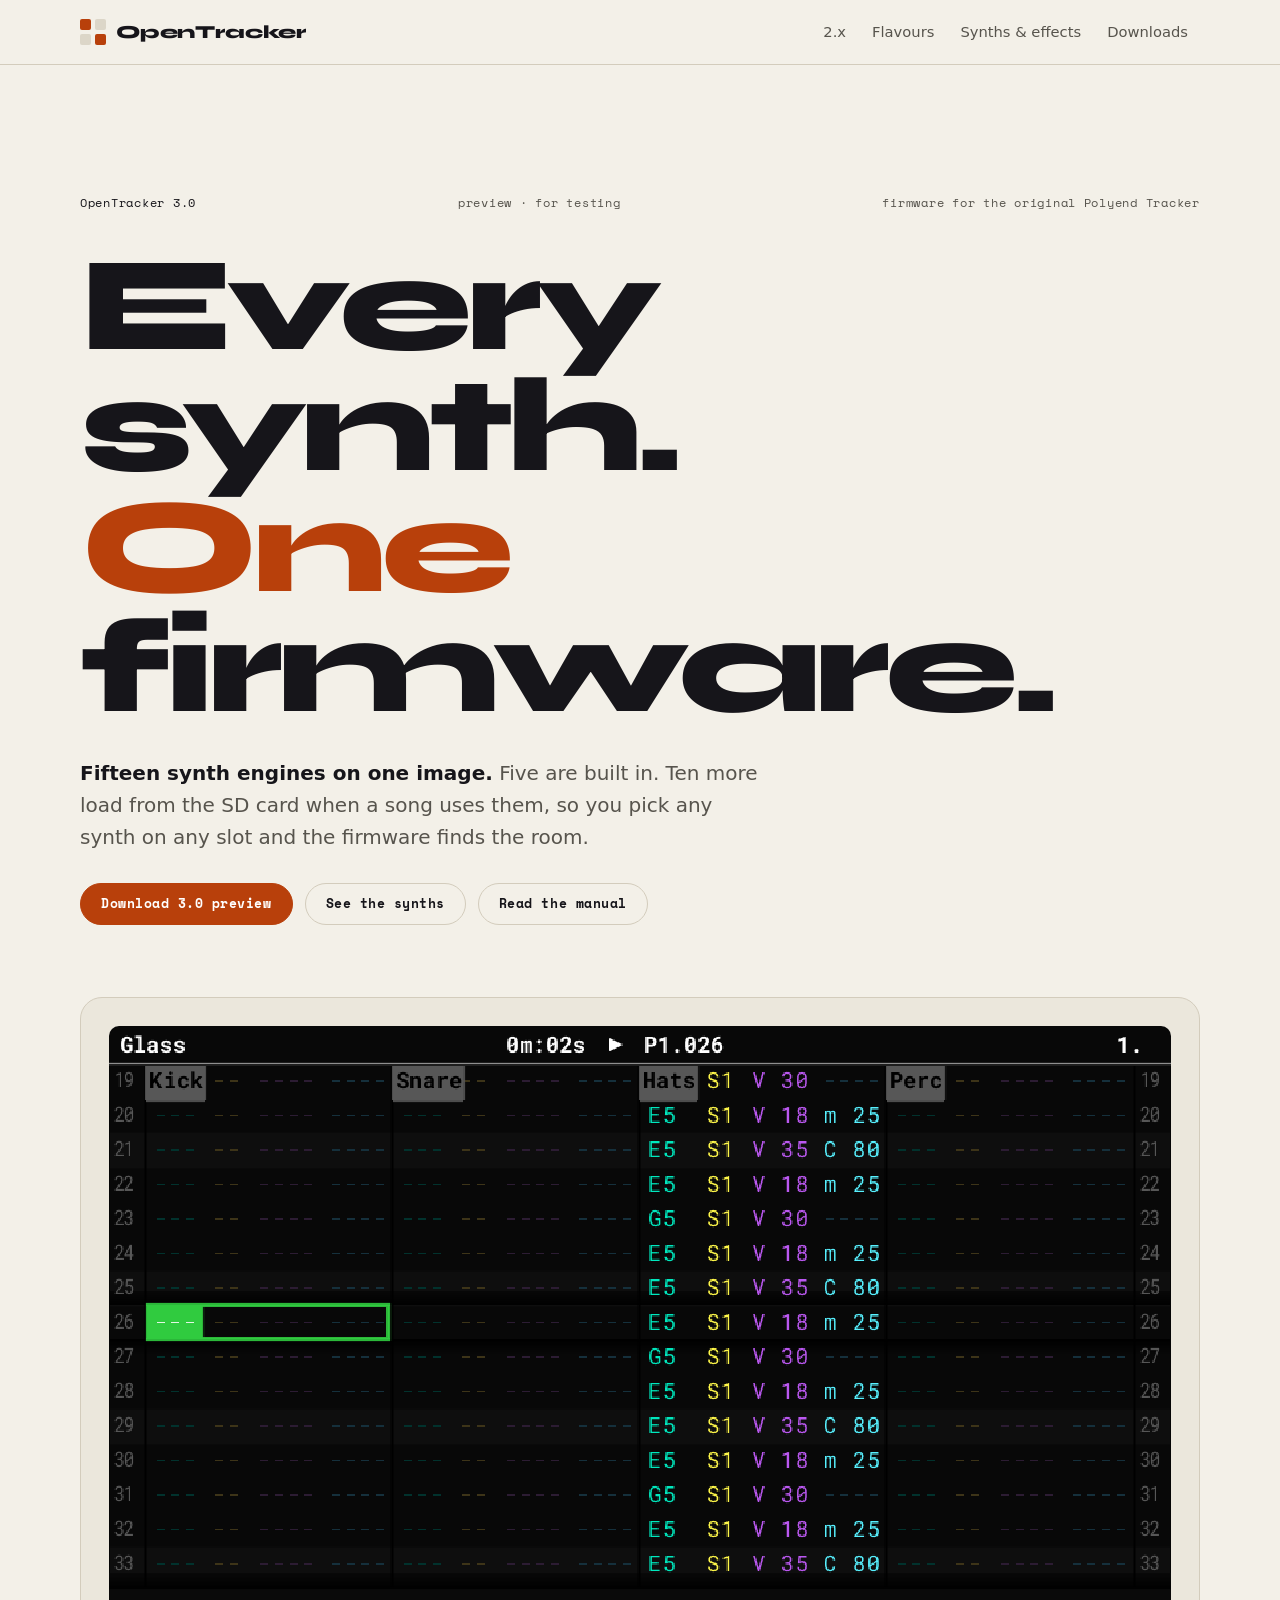
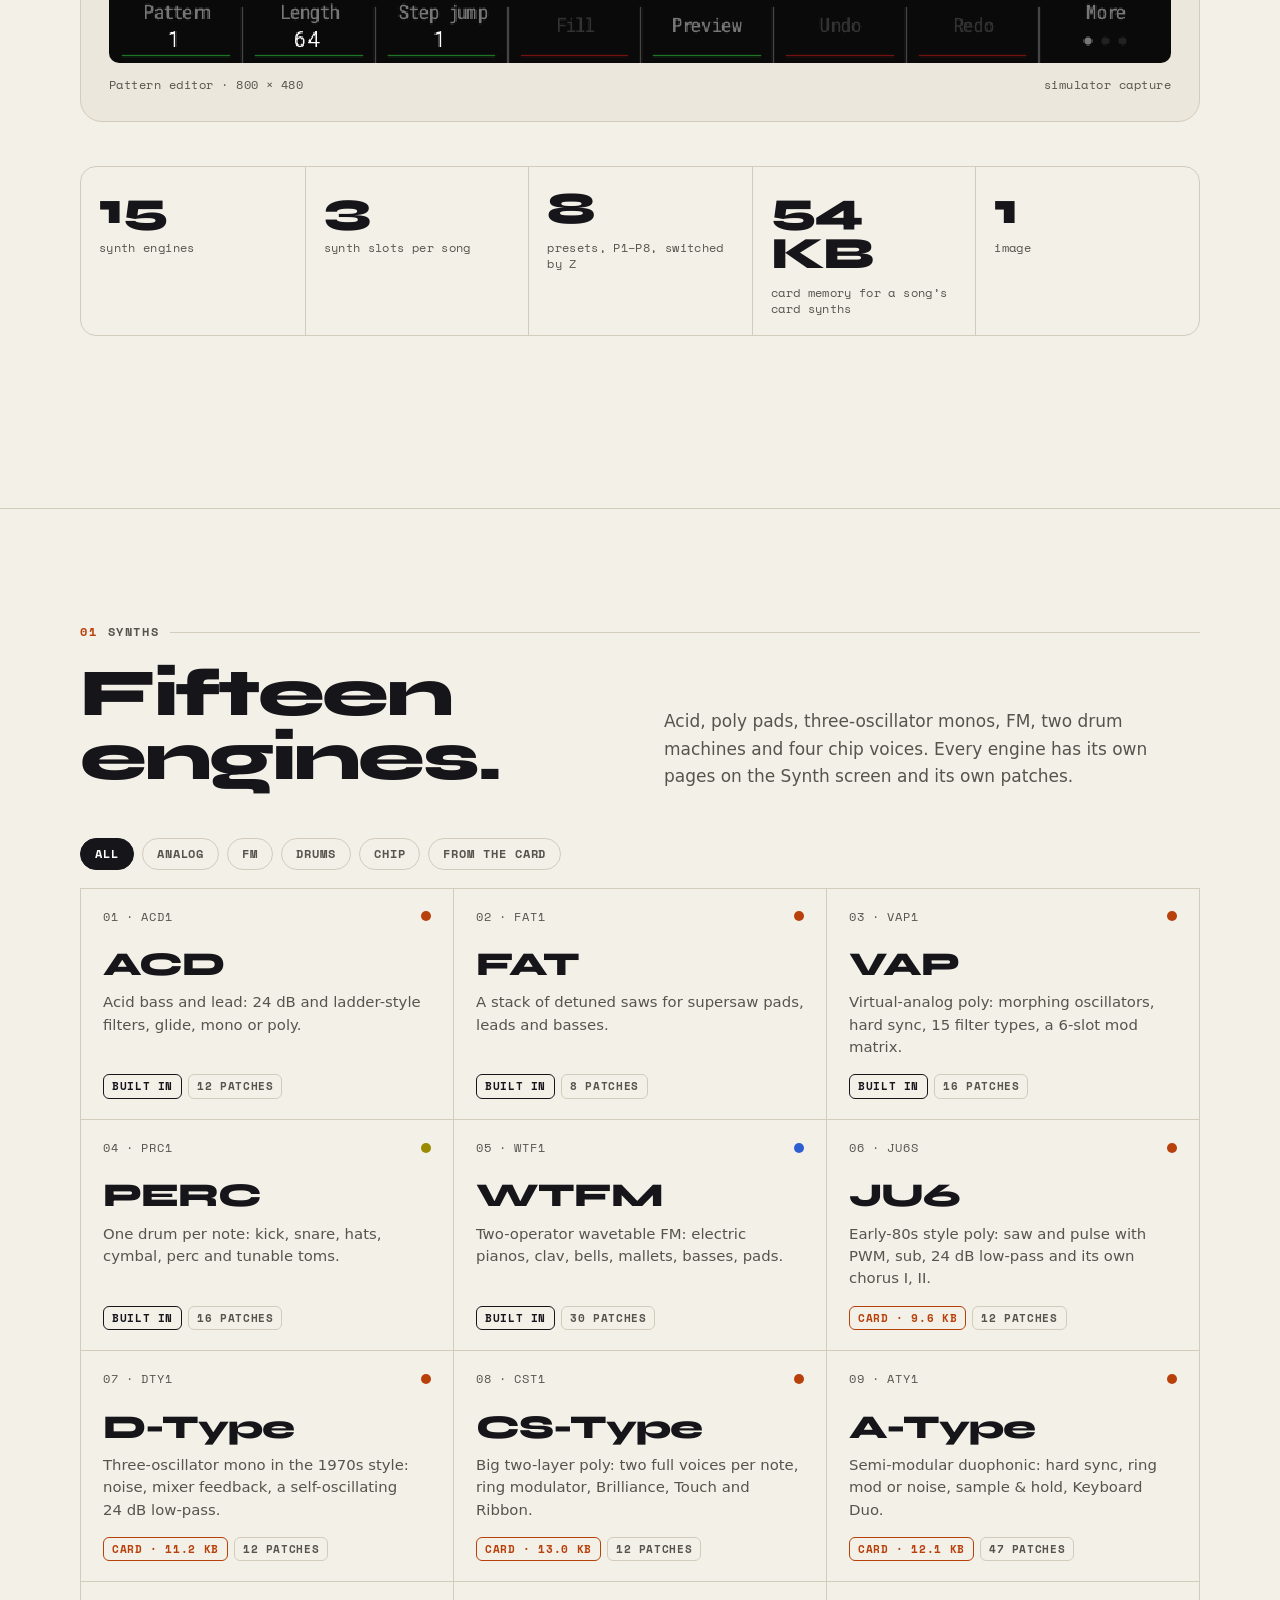
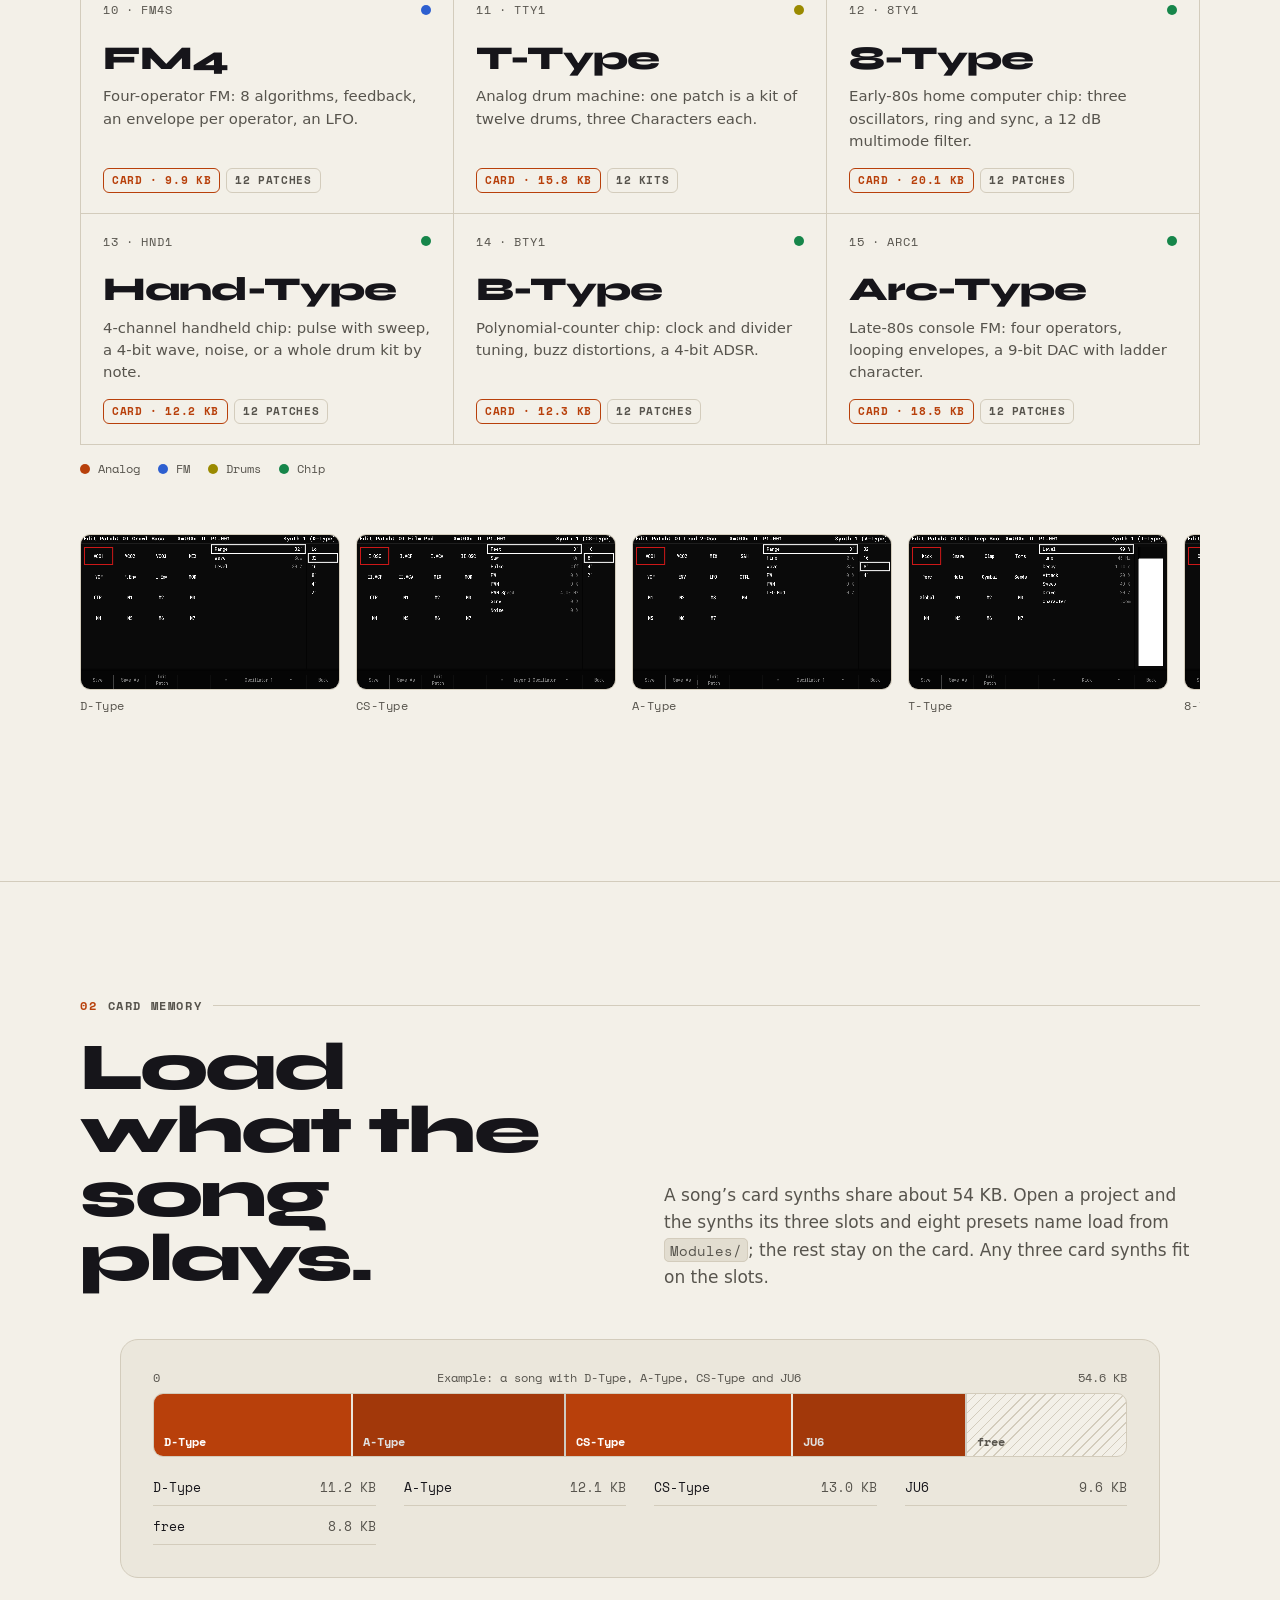
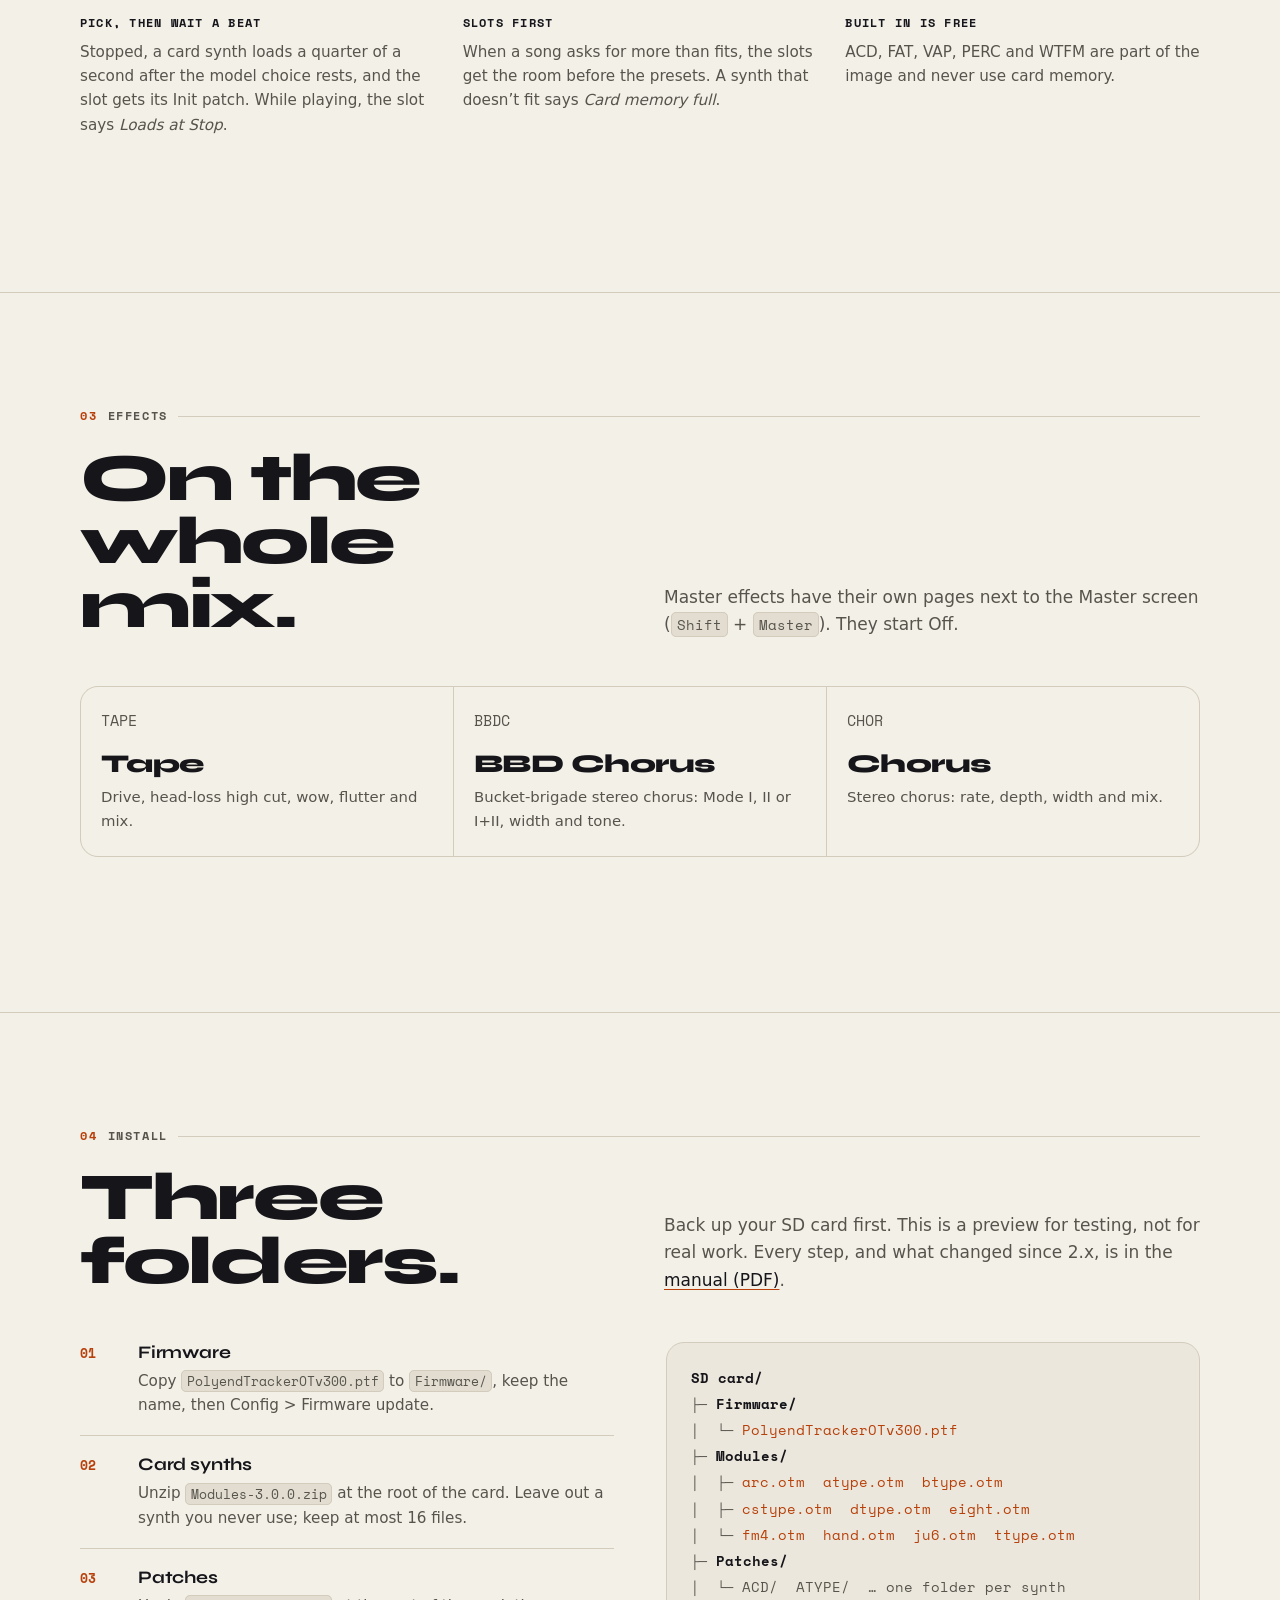
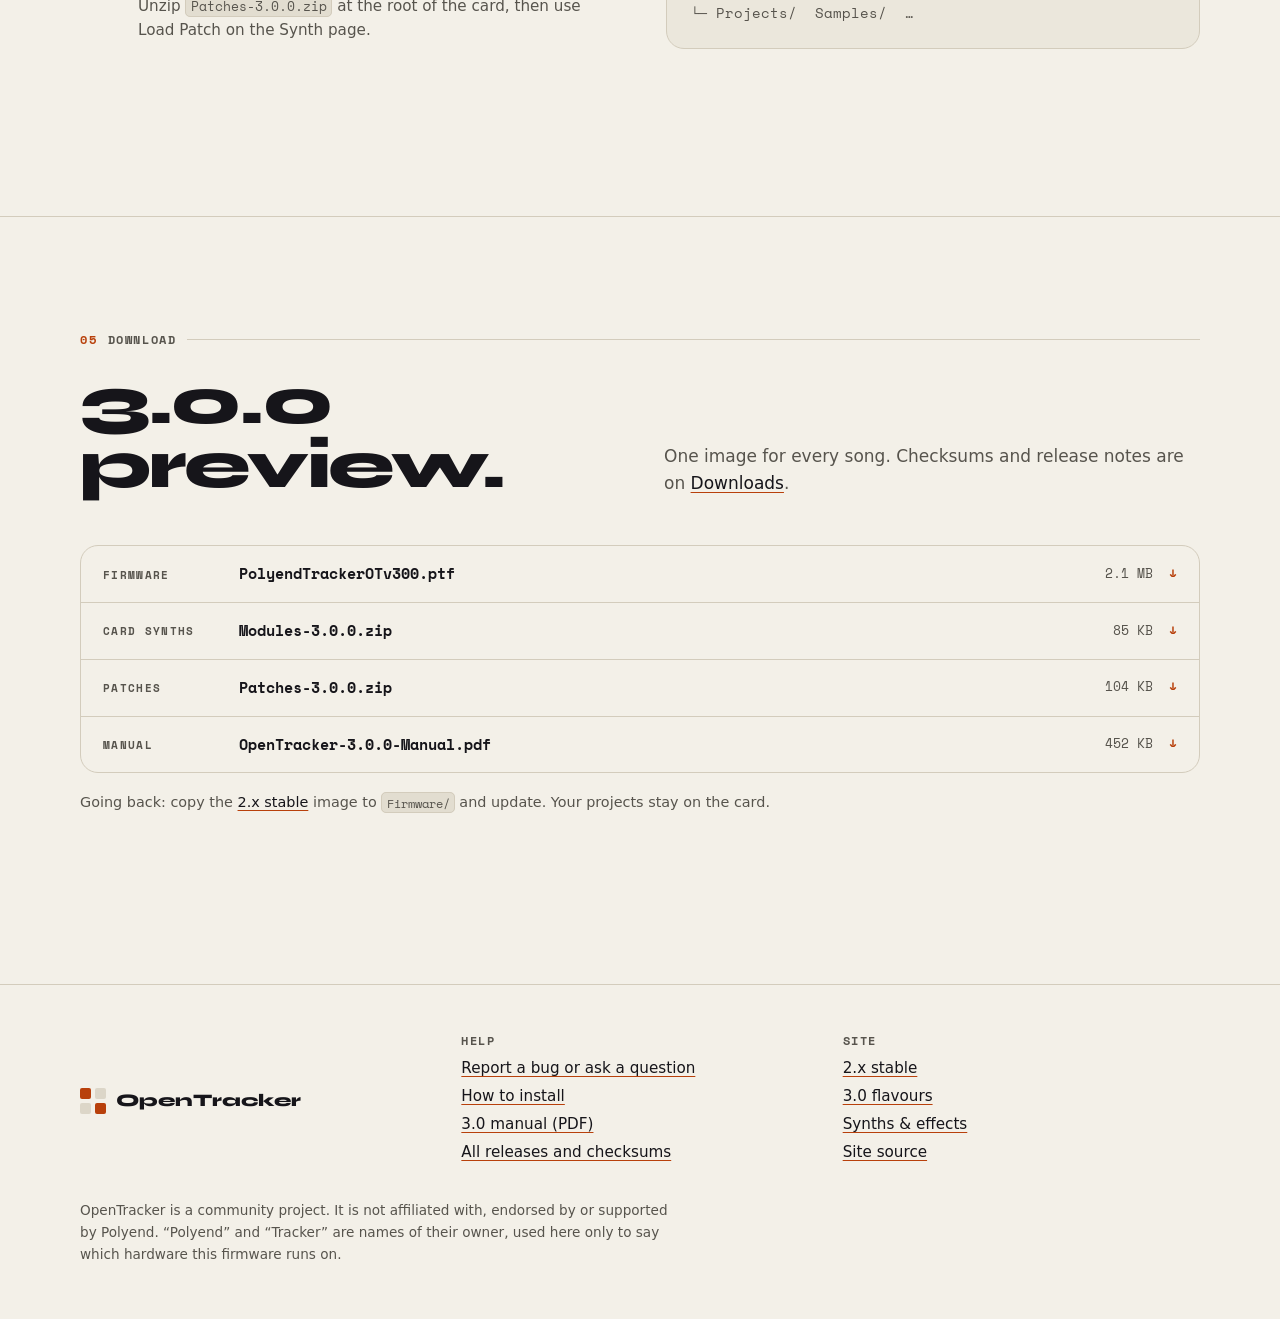
==== commit d2c122ef: "3.0 manual on every page; Downloads lists the Full image files The home page links the manual from t" ====
--- a/index.html
+++ b/index.html
@@ -38,6 +38,7 @@
       <div class="cta3">
         <a class="btn primary" href="#download">Download 3.0 preview</a>
         <a class="btn" href="#synths">See the synths</a>
+        <a class="btn" href="https://github.com/opentracker-fw/opentracker-fw.github.io/releases/download/v3.0.0-preview/OpenTracker-3.0.0-Manual.pdf">Read the manual</a>
       </div>
 
       <figure class="device">
@@ -246,7 +247,8 @@
       <p class="label"><b>04</b> Install</p>
       <div class="shead">
         <h2 id="install-h">Three folders.</h2>
-        <p>Back up your SD card first. This is a preview for testing, not for real work.</p>
+        <p>Back up your SD card first. This is a preview for testing, not for real work.
+        Every step, and what changed since 2.x, is in the <a href="https://github.com/opentracker-fw/opentracker-fw.github.io/releases/download/v3.0.0-preview/OpenTracker-3.0.0-Manual.pdf">manual (PDF)</a>.</p>
       </div>
       <div class="install">
         <ol class="steps3">
@@ -286,6 +288,8 @@
           <span class="k">Card synths</span><span class="n">Modules-3.0.0.zip</span><span class="s">85 KB</span><span class="go">&darr;</span></a>
         <a class="row" href="https://github.com/opentracker-fw/opentracker-fw.github.io/releases/download/v3.0.0-preview/Patches-3.0.0.zip">
           <span class="k">Patches</span><span class="n">Patches-3.0.0.zip</span><span class="s">104 KB</span><span class="go">&darr;</span></a>
+        <a class="row" href="https://github.com/opentracker-fw/opentracker-fw.github.io/releases/download/v3.0.0-preview/OpenTracker-3.0.0-Manual.pdf">
+          <span class="k">Manual</span><span class="n">OpenTracker-3.0.0-Manual.pdf</span><span class="s">452 KB</span><span class="go">&darr;</span></a>
       </div>
       <p class="fine">Going back: copy the <a href="2x.html">2.x stable</a> image to <code>Firmware/</code> and
       update. Your projects stay on the card.</p>
@@ -304,6 +308,7 @@
         <ul>
           <li><a href="https://github.com/opentracker-fw/opentracker-fw.github.io/issues">Report a bug or ask a question</a></li>
           <li><a href="index.html#install">How to install</a></li>
+          <li><a href="https://github.com/opentracker-fw/opentracker-fw.github.io/releases/download/v3.0.0-preview/OpenTracker-3.0.0-Manual.pdf">3.0 manual (PDF)</a></li>
           <li><a href="downloads.html">All releases and checksums</a></li>
         </ul>
       </div>
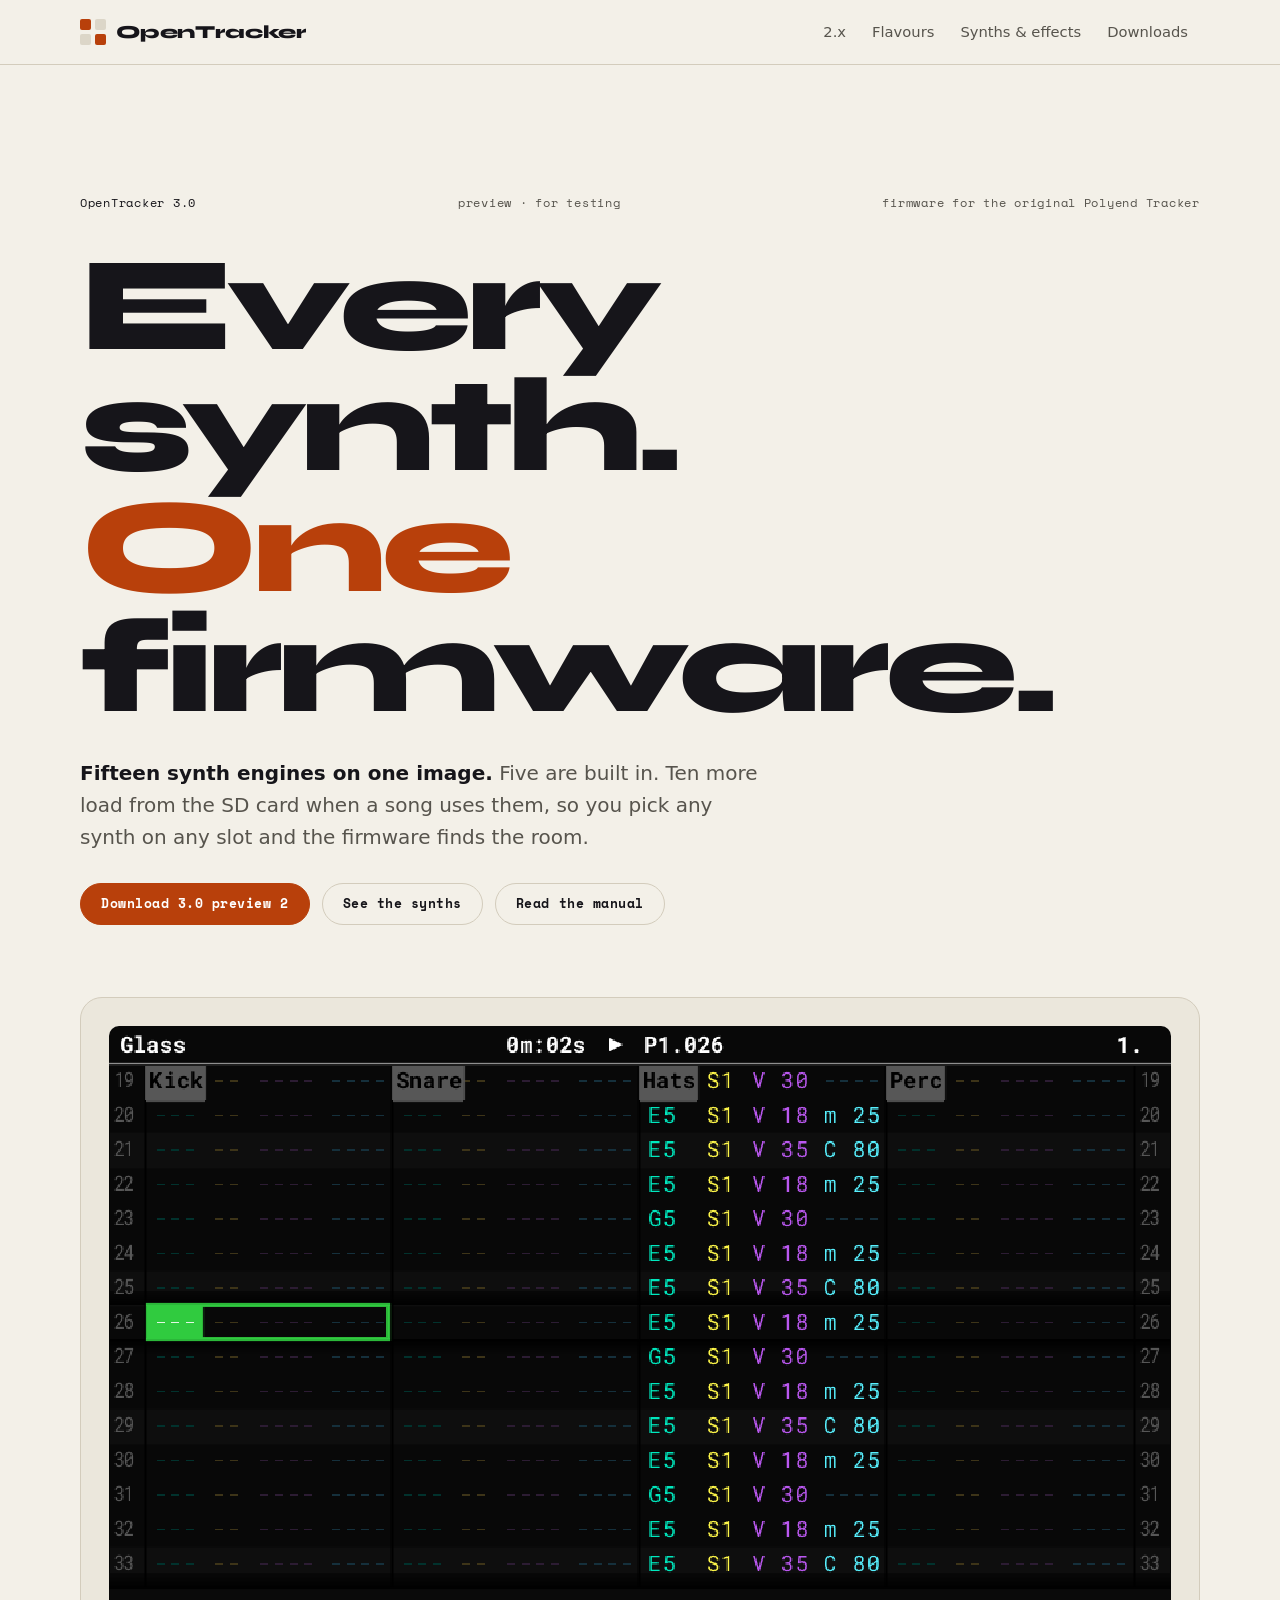
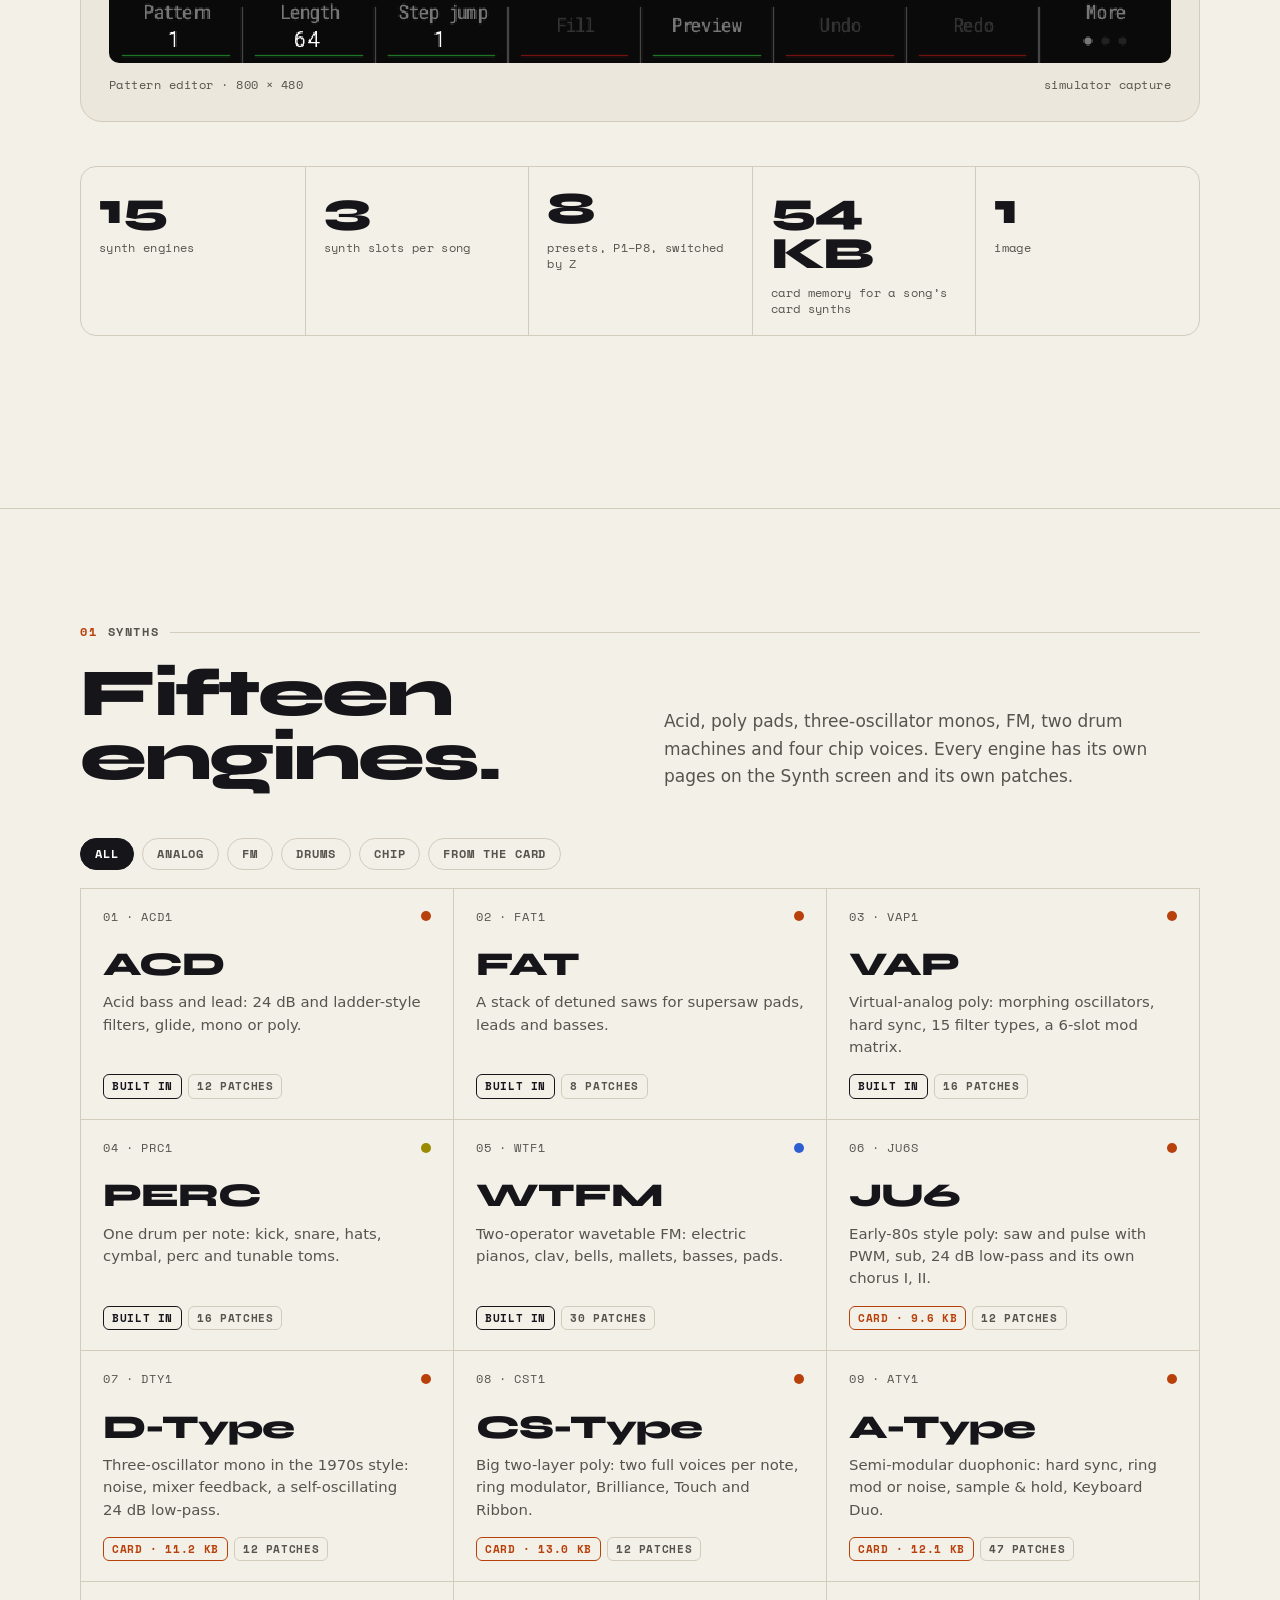
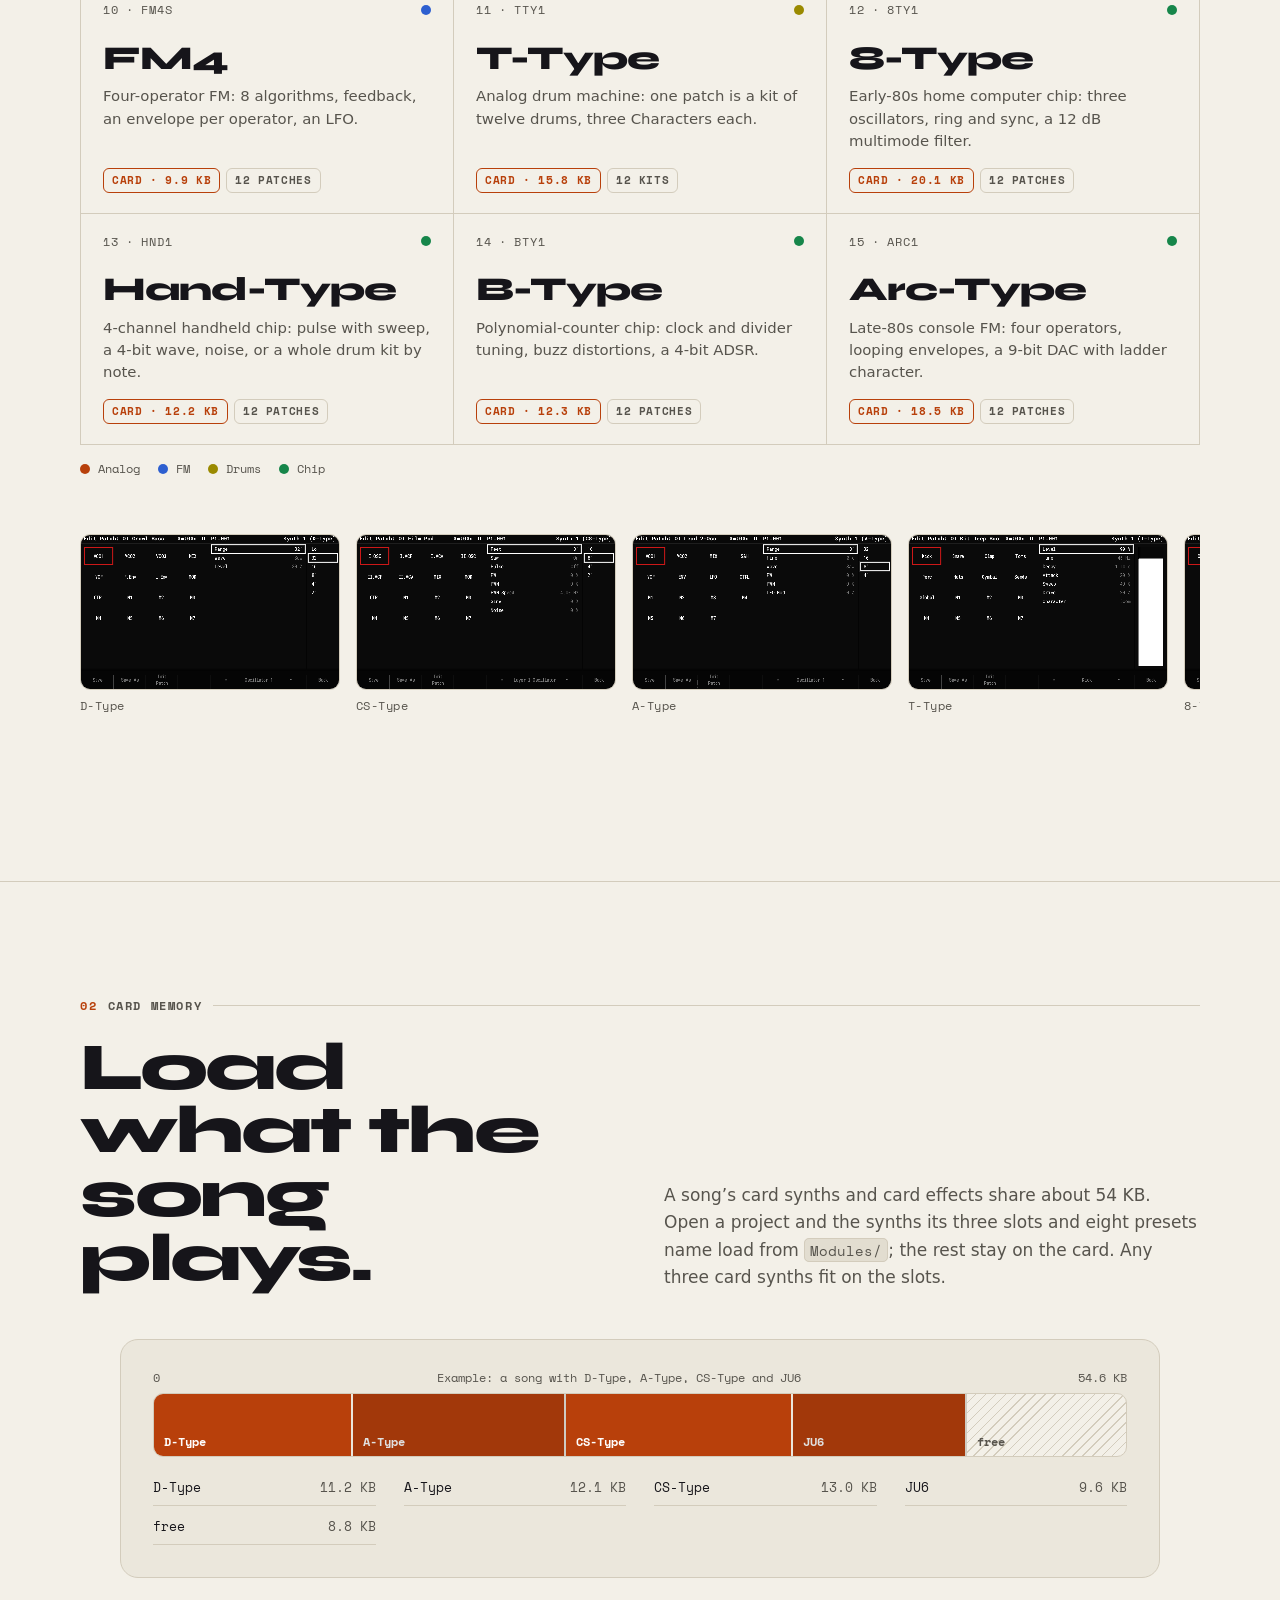
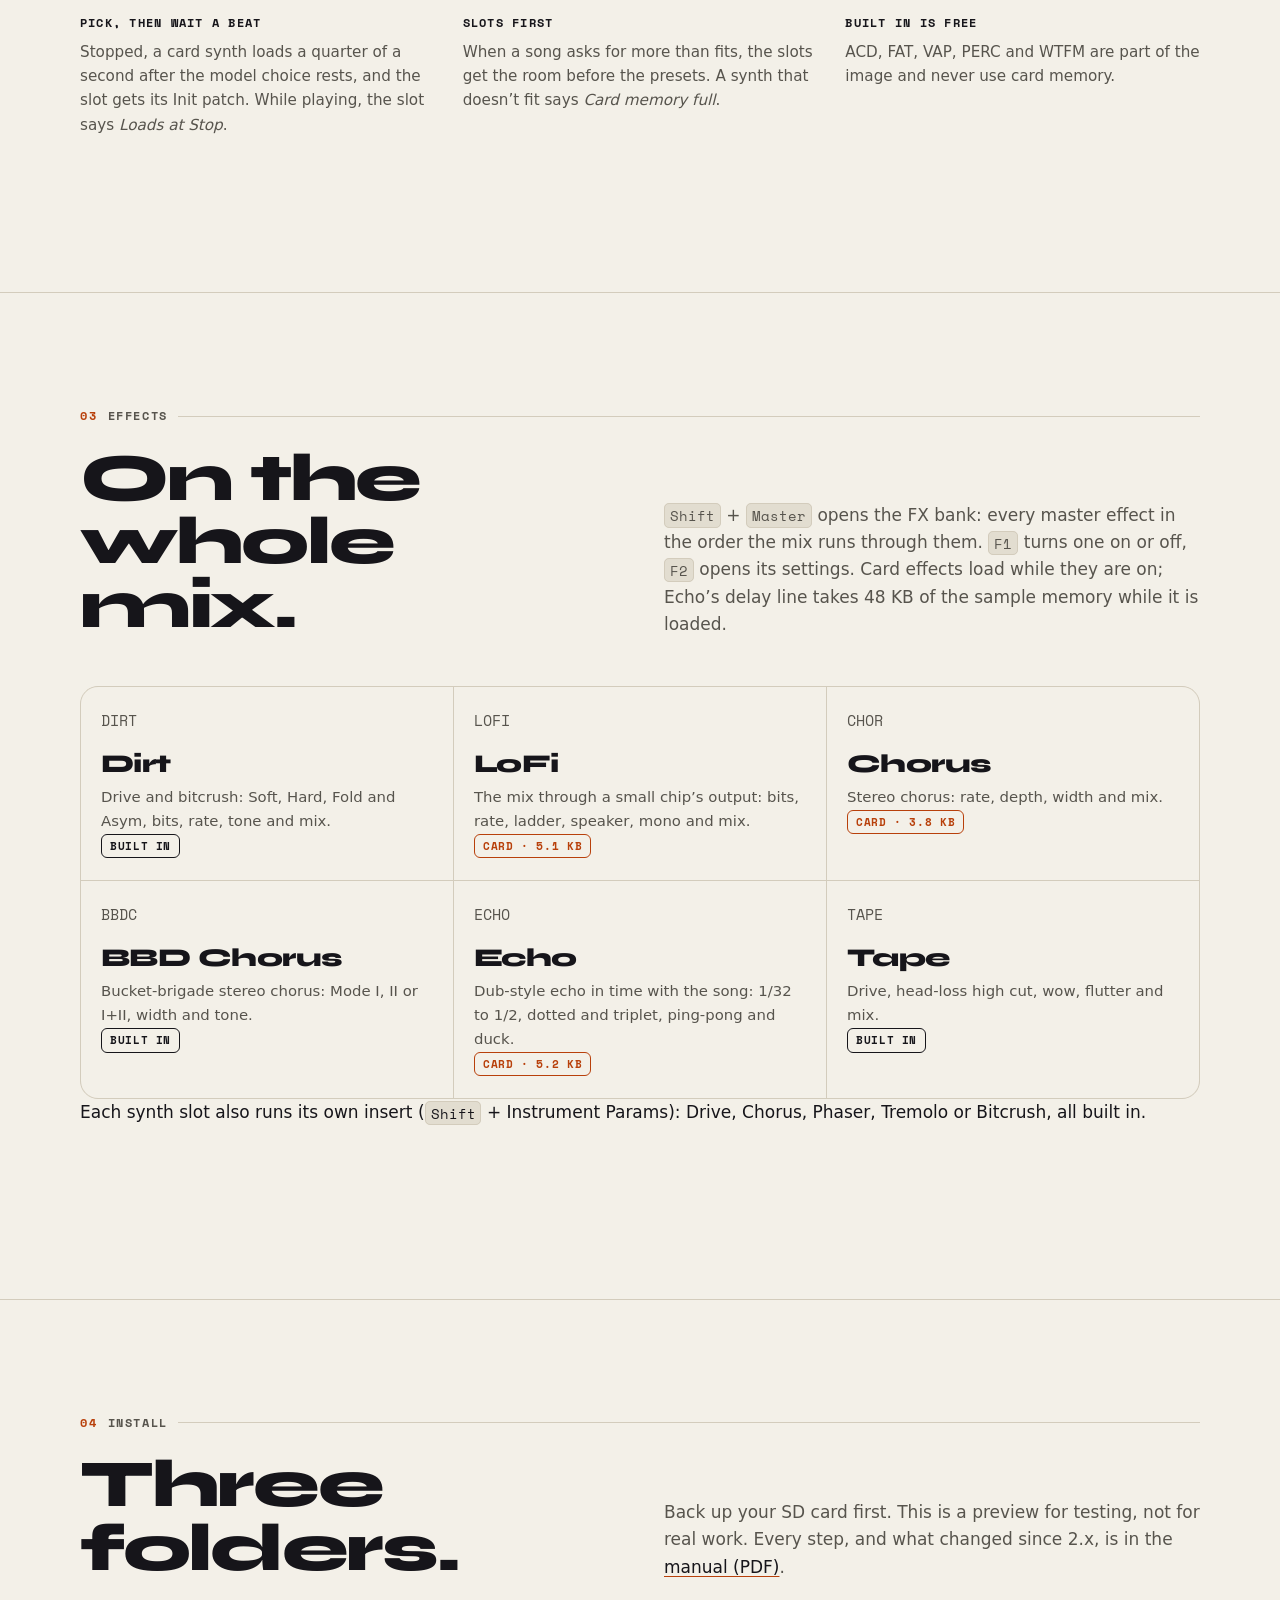
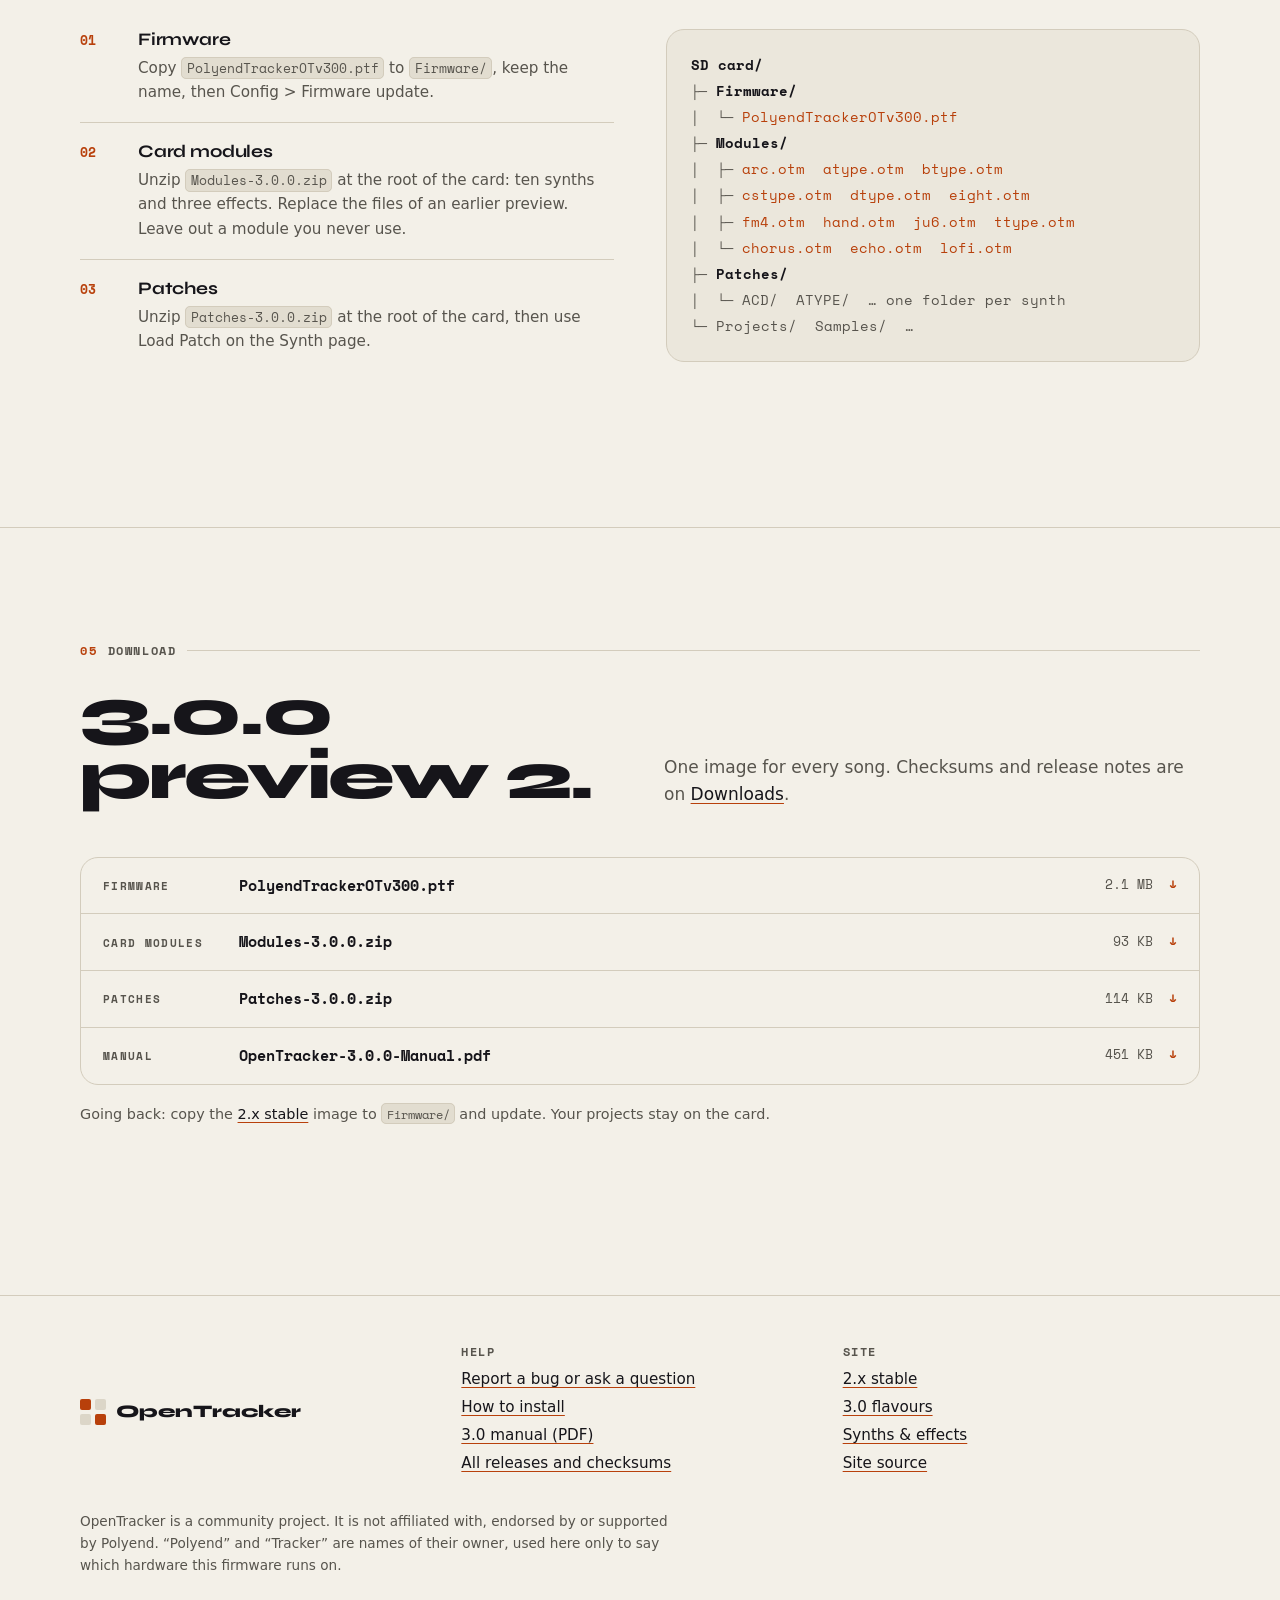
==== commit d60c364a: "Site: release 2.2.8 and 3.0.0 preview 2 2.2.8 is the stable release (the notes cover 2.2.7 too). 3.0" ====
--- a/index.html
+++ b/index.html
@@ -36,9 +36,9 @@
       <p class="lead3"><strong>Fifteen synth engines on one image.</strong> Five are built in. Ten more load from the SD card
       when a song uses them, so you pick any synth on any slot and the firmware finds the room.</p>
       <div class="cta3">
-        <a class="btn primary" href="#download">Download 3.0 preview</a>
+        <a class="btn primary" href="#download">Download 3.0 preview 2</a>
         <a class="btn" href="#synths">See the synths</a>
-        <a class="btn" href="https://github.com/opentracker-fw/opentracker-fw.github.io/releases/download/v3.0.0-preview/OpenTracker-3.0.0-Manual.pdf">Read the manual</a>
+        <a class="btn" href="https://github.com/opentracker-fw/opentracker-fw.github.io/releases/download/v3.0.0-preview2/OpenTracker-3.0.0-Manual.pdf">Read the manual</a>
       </div>
 
       <figure class="device">
@@ -193,8 +193,9 @@
       <p class="label"><b>02</b> Card memory</p>
       <div class="shead">
         <h2 id="memory-h">Load what the song plays.</h2>
-        <p>A song&rsquo;s card synths share about 54&nbsp;KB. Open a project and the synths its three slots and eight
-        presets name load from <code>Modules/</code>; the rest stay on the card. Any three card synths fit on the slots.</p>
+        <p>A song&rsquo;s card synths and card effects share about 54&nbsp;KB. Open a project and the synths its three
+        slots and eight presets name load from <code>Modules/</code>; the rest stay on the card. Any three card synths fit
+        on the slots.</p>
       </div>
 
       <figure class="mem" aria-labelledby="mem-cap">
@@ -231,13 +232,20 @@
       <p class="label"><b>03</b> Effects</p>
       <div class="shead">
         <h2 id="effects-h">On the whole mix.</h2>
-        <p>Master effects have their own pages next to the Master screen (<kbd>Shift</kbd> + <kbd>Master</kbd>). They start Off.</p>
+        <p><kbd>Shift</kbd> + <kbd>Master</kbd> opens the FX bank: every master effect in the order the mix runs
+        through them. <kbd>F1</kbd> turns one on or off, <kbd>F2</kbd> opens its settings. Card effects load while
+        they are on; Echo&rsquo;s delay line takes 48&nbsp;KB of the sample memory while it is loaded.</p>
       </div>
       <div class="fx3">
-        <article><div class="no meta mono">TAPE</div><h3>Tape</h3><p>Drive, head-loss high cut, wow, flutter and mix.</p></article>
-        <article><div class="no meta mono">BBDC</div><h3>BBD Chorus</h3><p>Bucket-brigade stereo chorus: Mode I, II or I+II, width and tone.</p></article>
-        <article><div class="no meta mono">CHOR</div><h3>Chorus</h3><p>Stereo chorus: rate, depth, width and mix.</p></article>
-      </div>
+        <article><div class="no meta mono">DIRT</div><h3>Dirt</h3><p>Drive and bitcrush: Soft, Hard, Fold and Asym, bits, rate, tone and mix.</p><div class="foot"><span class="chip3 in">built in</span></div></article>
+        <article><div class="no meta mono">LOFI</div><h3>LoFi</h3><p>The mix through a small chip&rsquo;s output: bits, rate, ladder, speaker, mono and mix.</p><div class="foot"><span class="chip3 card">card &middot; 5.1 KB</span></div></article>
+        <article><div class="no meta mono">CHOR</div><h3>Chorus</h3><p>Stereo chorus: rate, depth, width and mix.</p><div class="foot"><span class="chip3 card">card &middot; 3.8 KB</span></div></article>
+        <article><div class="no meta mono">BBDC</div><h3>BBD Chorus</h3><p>Bucket-brigade stereo chorus: Mode I, II or I+II, width and tone.</p><div class="foot"><span class="chip3 in">built in</span></div></article>
+        <article><div class="no meta mono">ECHO</div><h3>Echo</h3><p>Dub-style echo in time with the song: 1/32 to 1/2, dotted and triplet, ping-pong and duck.</p><div class="foot"><span class="chip3 card">card &middot; 5.2 KB</span></div></article>
+        <article><div class="no meta mono">TAPE</div><h3>Tape</h3><p>Drive, head-loss high cut, wow, flutter and mix.</p><div class="foot"><span class="chip3 in">built in</span></div></article>
+      </div>
+      <p>Each synth slot also runs its own insert (<kbd>Shift</kbd> + Instrument Params): Drive, Chorus, Phaser,
+      Tremolo or Bitcrush, all built in.</p>
     </div>
   </section>
 
@@ -248,14 +256,14 @@
       <div class="shead">
         <h2 id="install-h">Three folders.</h2>
         <p>Back up your SD card first. This is a preview for testing, not for real work.
-        Every step, and what changed since 2.x, is in the <a href="https://github.com/opentracker-fw/opentracker-fw.github.io/releases/download/v3.0.0-preview/OpenTracker-3.0.0-Manual.pdf">manual (PDF)</a>.</p>
+        Every step, and what changed since 2.x, is in the <a href="https://github.com/opentracker-fw/opentracker-fw.github.io/releases/download/v3.0.0-preview2/OpenTracker-3.0.0-Manual.pdf">manual (PDF)</a>.</p>
       </div>
       <div class="install">
         <ol class="steps3">
           <li><div><h3>Firmware</h3><p>Copy <code>PolyendTrackerOTv300.ptf</code> to <code>Firmware/</code>, keep the name,
           then Config &gt; Firmware update.</p></div></li>
-          <li><div><h3>Card synths</h3><p>Unzip <code>Modules-3.0.0.zip</code> at the root of the card. Leave out a synth you
-          never use; keep at most 16 files.</p></div></li>
+          <li><div><h3>Card modules</h3><p>Unzip <code>Modules-3.0.0.zip</code> at the root of the card: ten synths and
+          three effects. Replace the files of an earlier preview. Leave out a module you never use.</p></div></li>
           <li><div><h3>Patches</h3><p>Unzip <code>Patches-3.0.0.zip</code> at the root of the card, then use Load Patch on the
           Synth page.</p></div></li>
         </ol>
@@ -265,7 +273,8 @@
 ├─ <b>Modules/</b>
 │  ├─ <i>arc.otm</i>  <i>atype.otm</i>  <i>btype.otm</i>
 │  ├─ <i>cstype.otm</i>  <i>dtype.otm</i>  <i>eight.otm</i>
-│  └─ <i>fm4.otm</i>  <i>hand.otm</i>  <i>ju6.otm</i>  <i>ttype.otm</i>
+│  ├─ <i>fm4.otm</i>  <i>hand.otm</i>  <i>ju6.otm</i>  <i>ttype.otm</i>
+│  └─ <i>chorus.otm</i>  <i>echo.otm</i>  <i>lofi.otm</i>
 ├─ <b>Patches/</b>
 │  └─ ACD/  ATYPE/  … one folder per synth
 └─ Projects/  Samples/  …</pre>
@@ -278,18 +287,18 @@
     <div class="wrap">
       <p class="label"><b>05</b> Download</p>
       <div class="shead">
-        <h2 id="download-h">3.0.0 preview.</h2>
-        <p>One image for every song. Checksums and release notes are on <a href="downloads.html#v3.0.0-preview">Downloads</a>.</p>
+        <h2 id="download-h">3.0.0 preview 2.</h2>
+        <p>One image for every song. Checksums and release notes are on <a href="downloads.html#v3.0.0-preview2">Downloads</a>.</p>
       </div>
       <div class="files">
-        <a class="row" href="https://github.com/opentracker-fw/opentracker-fw.github.io/releases/download/v3.0.0-preview/PolyendTrackerOTv300.ptf">
+        <a class="row" href="https://github.com/opentracker-fw/opentracker-fw.github.io/releases/download/v3.0.0-preview2/PolyendTrackerOTv300.ptf">
           <span class="k">Firmware</span><span class="n">PolyendTrackerOTv300.ptf</span><span class="s">2.1 MB</span><span class="go">&darr;</span></a>
-        <a class="row" href="https://github.com/opentracker-fw/opentracker-fw.github.io/releases/download/v3.0.0-preview/Modules-3.0.0.zip">
-          <span class="k">Card synths</span><span class="n">Modules-3.0.0.zip</span><span class="s">85 KB</span><span class="go">&darr;</span></a>
-        <a class="row" href="https://github.com/opentracker-fw/opentracker-fw.github.io/releases/download/v3.0.0-preview/Patches-3.0.0.zip">
-          <span class="k">Patches</span><span class="n">Patches-3.0.0.zip</span><span class="s">104 KB</span><span class="go">&darr;</span></a>
-        <a class="row" href="https://github.com/opentracker-fw/opentracker-fw.github.io/releases/download/v3.0.0-preview/OpenTracker-3.0.0-Manual.pdf">
-          <span class="k">Manual</span><span class="n">OpenTracker-3.0.0-Manual.pdf</span><span class="s">452 KB</span><span class="go">&darr;</span></a>
+        <a class="row" href="https://github.com/opentracker-fw/opentracker-fw.github.io/releases/download/v3.0.0-preview2/Modules-3.0.0.zip">
+          <span class="k">Card modules</span><span class="n">Modules-3.0.0.zip</span><span class="s">93 KB</span><span class="go">&darr;</span></a>
+        <a class="row" href="https://github.com/opentracker-fw/opentracker-fw.github.io/releases/download/v3.0.0-preview2/Patches-3.0.0.zip">
+          <span class="k">Patches</span><span class="n">Patches-3.0.0.zip</span><span class="s">114 KB</span><span class="go">&darr;</span></a>
+        <a class="row" href="https://github.com/opentracker-fw/opentracker-fw.github.io/releases/download/v3.0.0-preview2/OpenTracker-3.0.0-Manual.pdf">
+          <span class="k">Manual</span><span class="n">OpenTracker-3.0.0-Manual.pdf</span><span class="s">451 KB</span><span class="go">&darr;</span></a>
       </div>
       <p class="fine">Going back: copy the <a href="2x.html">2.x stable</a> image to <code>Firmware/</code> and
       update. Your projects stay on the card.</p>
@@ -308,7 +317,7 @@
         <ul>
           <li><a href="https://github.com/opentracker-fw/opentracker-fw.github.io/issues">Report a bug or ask a question</a></li>
           <li><a href="index.html#install">How to install</a></li>
-          <li><a href="https://github.com/opentracker-fw/opentracker-fw.github.io/releases/download/v3.0.0-preview/OpenTracker-3.0.0-Manual.pdf">3.0 manual (PDF)</a></li>
+          <li><a href="https://github.com/opentracker-fw/opentracker-fw.github.io/releases/download/v3.0.0-preview2/OpenTracker-3.0.0-Manual.pdf">3.0 manual (PDF)</a></li>
           <li><a href="downloads.html">All releases and checksums</a></li>
         </ul>
       </div>
--- a/assets/v3.css
+++ b/assets/v3.css
@@ -78,7 +78,7 @@
 .dot { width: 10px; height: 10px; border-radius: 50%; display: inline-block; background: var(--fam, var(--muted)); }
 .unit h3 { font: 800 clamp(1.7rem, 2.6vw, 2.1rem)/1 var(--display); letter-spacing: -.03em; margin: 26px 0 10px; }
 .unit p { font-size: .93rem; line-height: 1.5; color: var(--muted); margin: 0 0 16px; }
-.unit .foot { margin-top: auto; display: flex; flex-wrap: wrap; gap: 6px; }
+.unit .foot, .fx3 .foot { margin-top: auto; display: flex; flex-wrap: wrap; gap: 6px; }
 .chip3 { font: 700 .66rem/1 var(--mono); letter-spacing: .06em; text-transform: uppercase; padding: 6px 8px;
          border-radius: 6px; border: 1px solid var(--hair); color: var(--muted); }
 .chip3.in { color: var(--ink); border-color: var(--ink); }
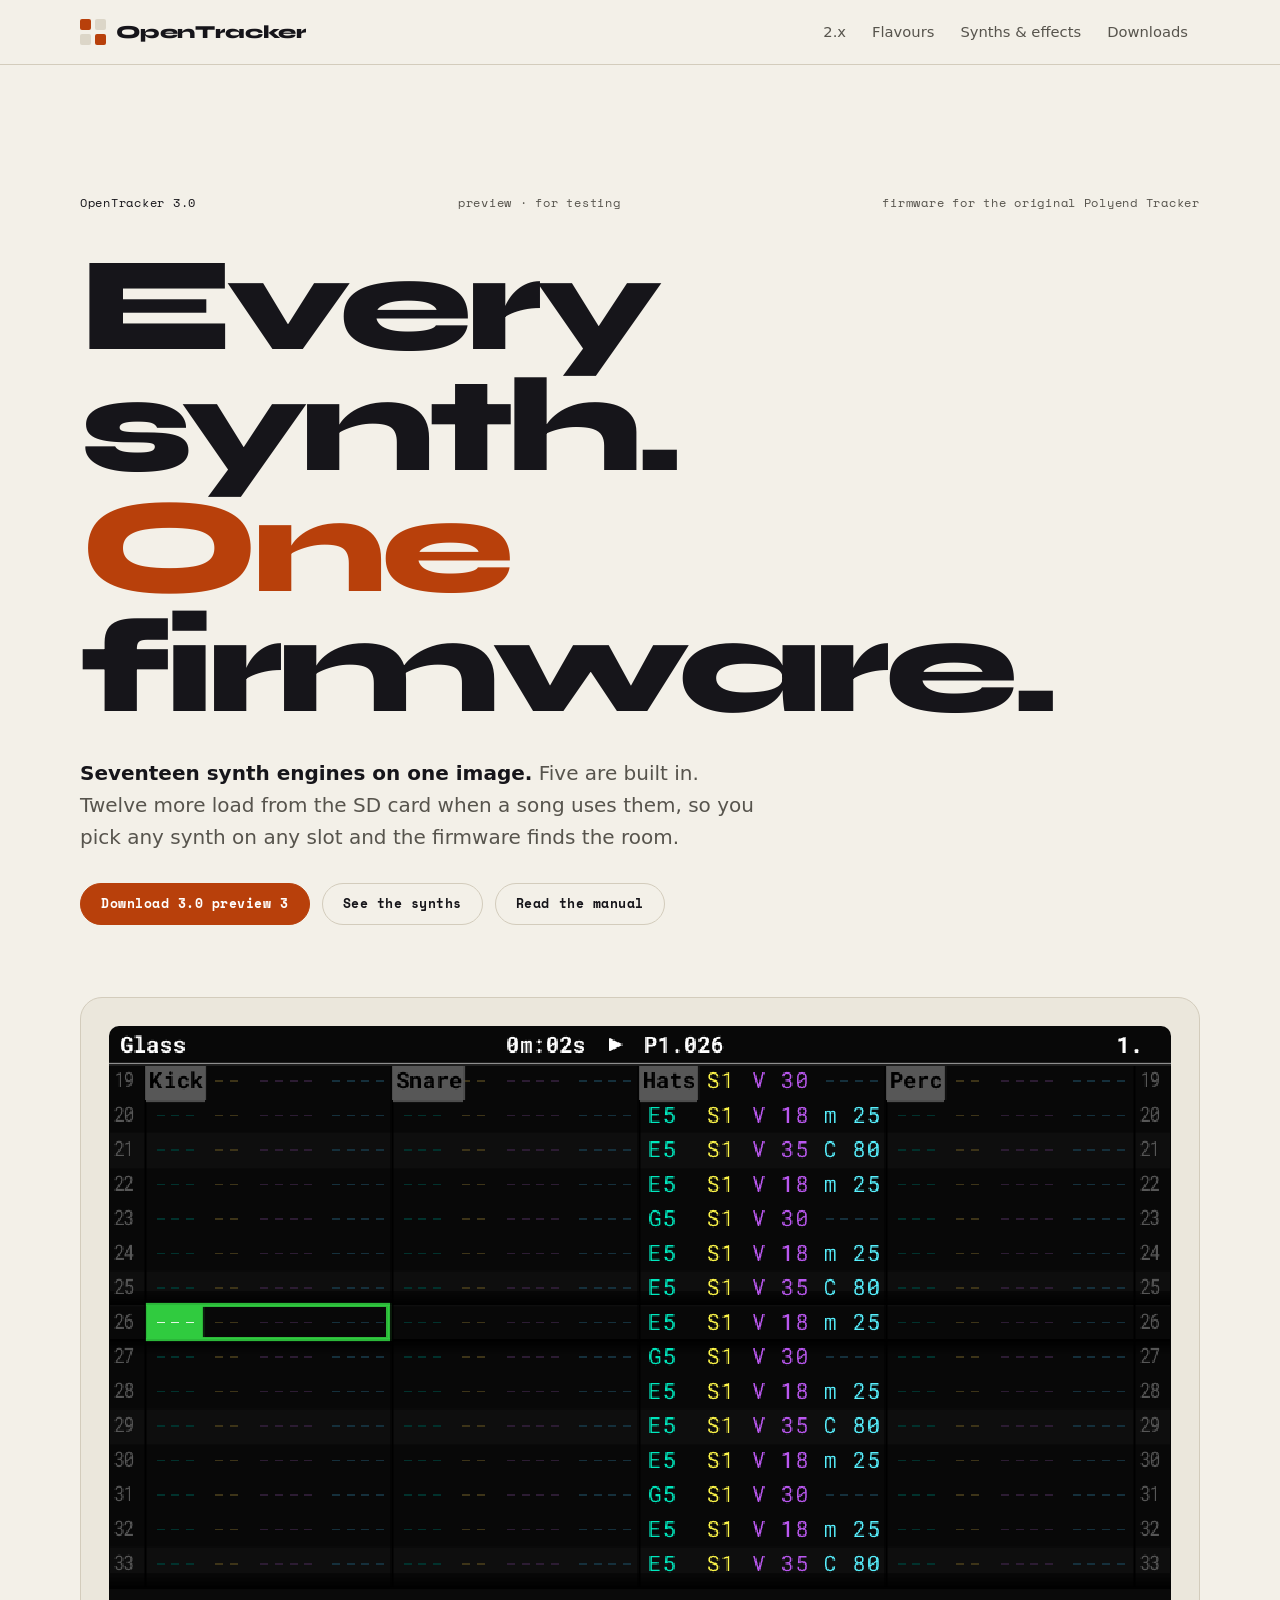
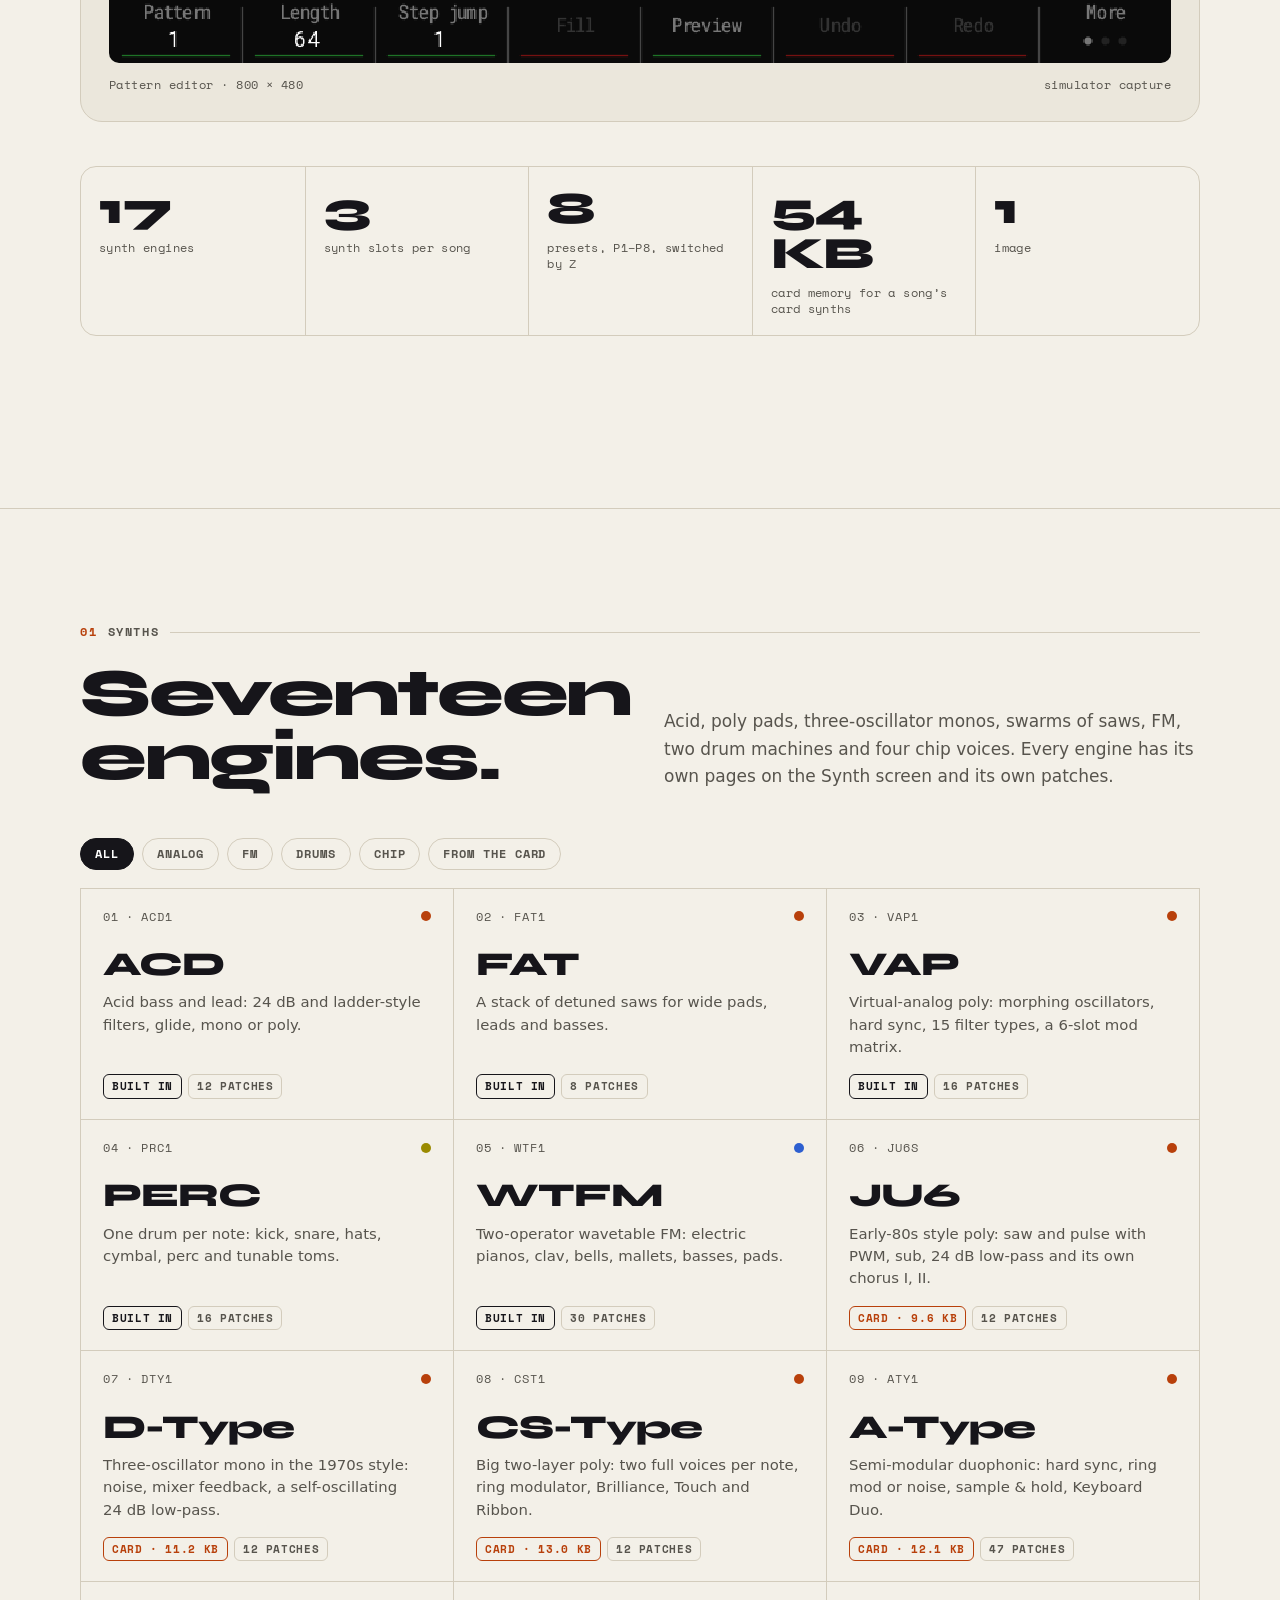
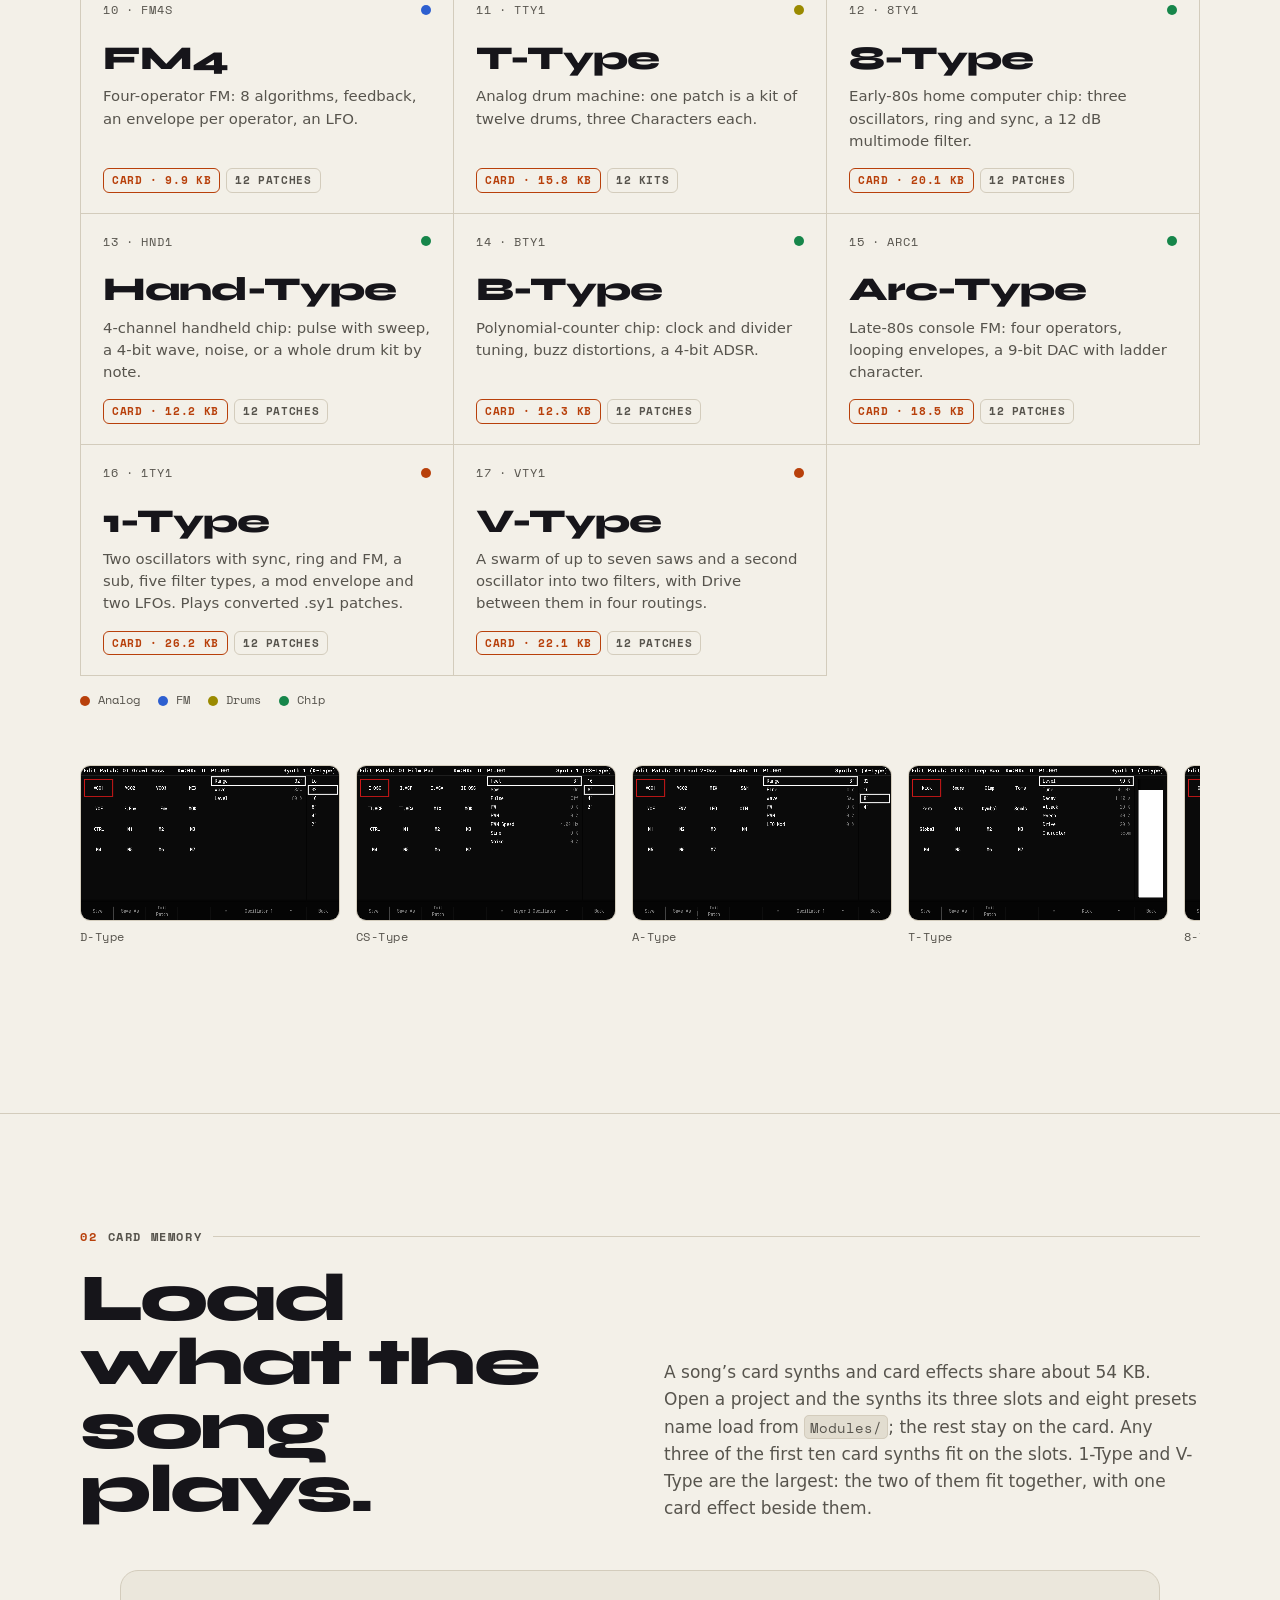
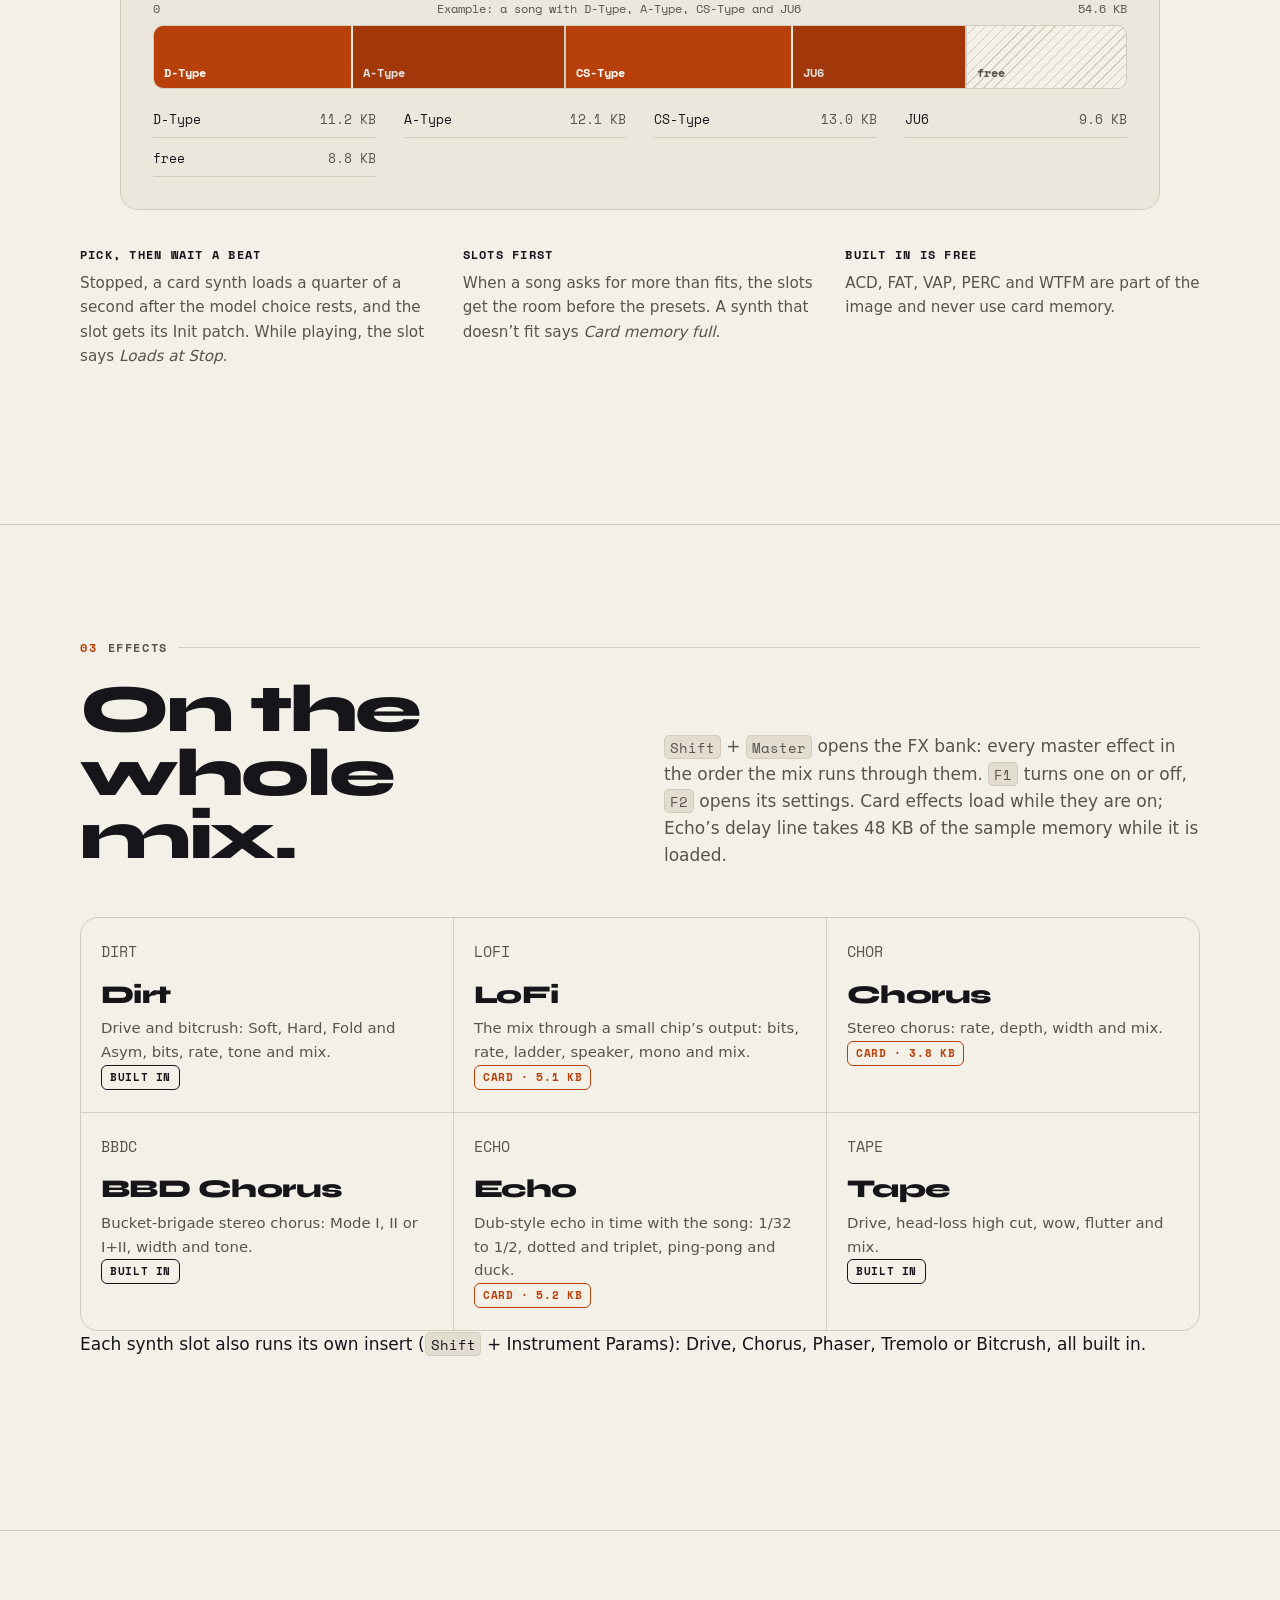
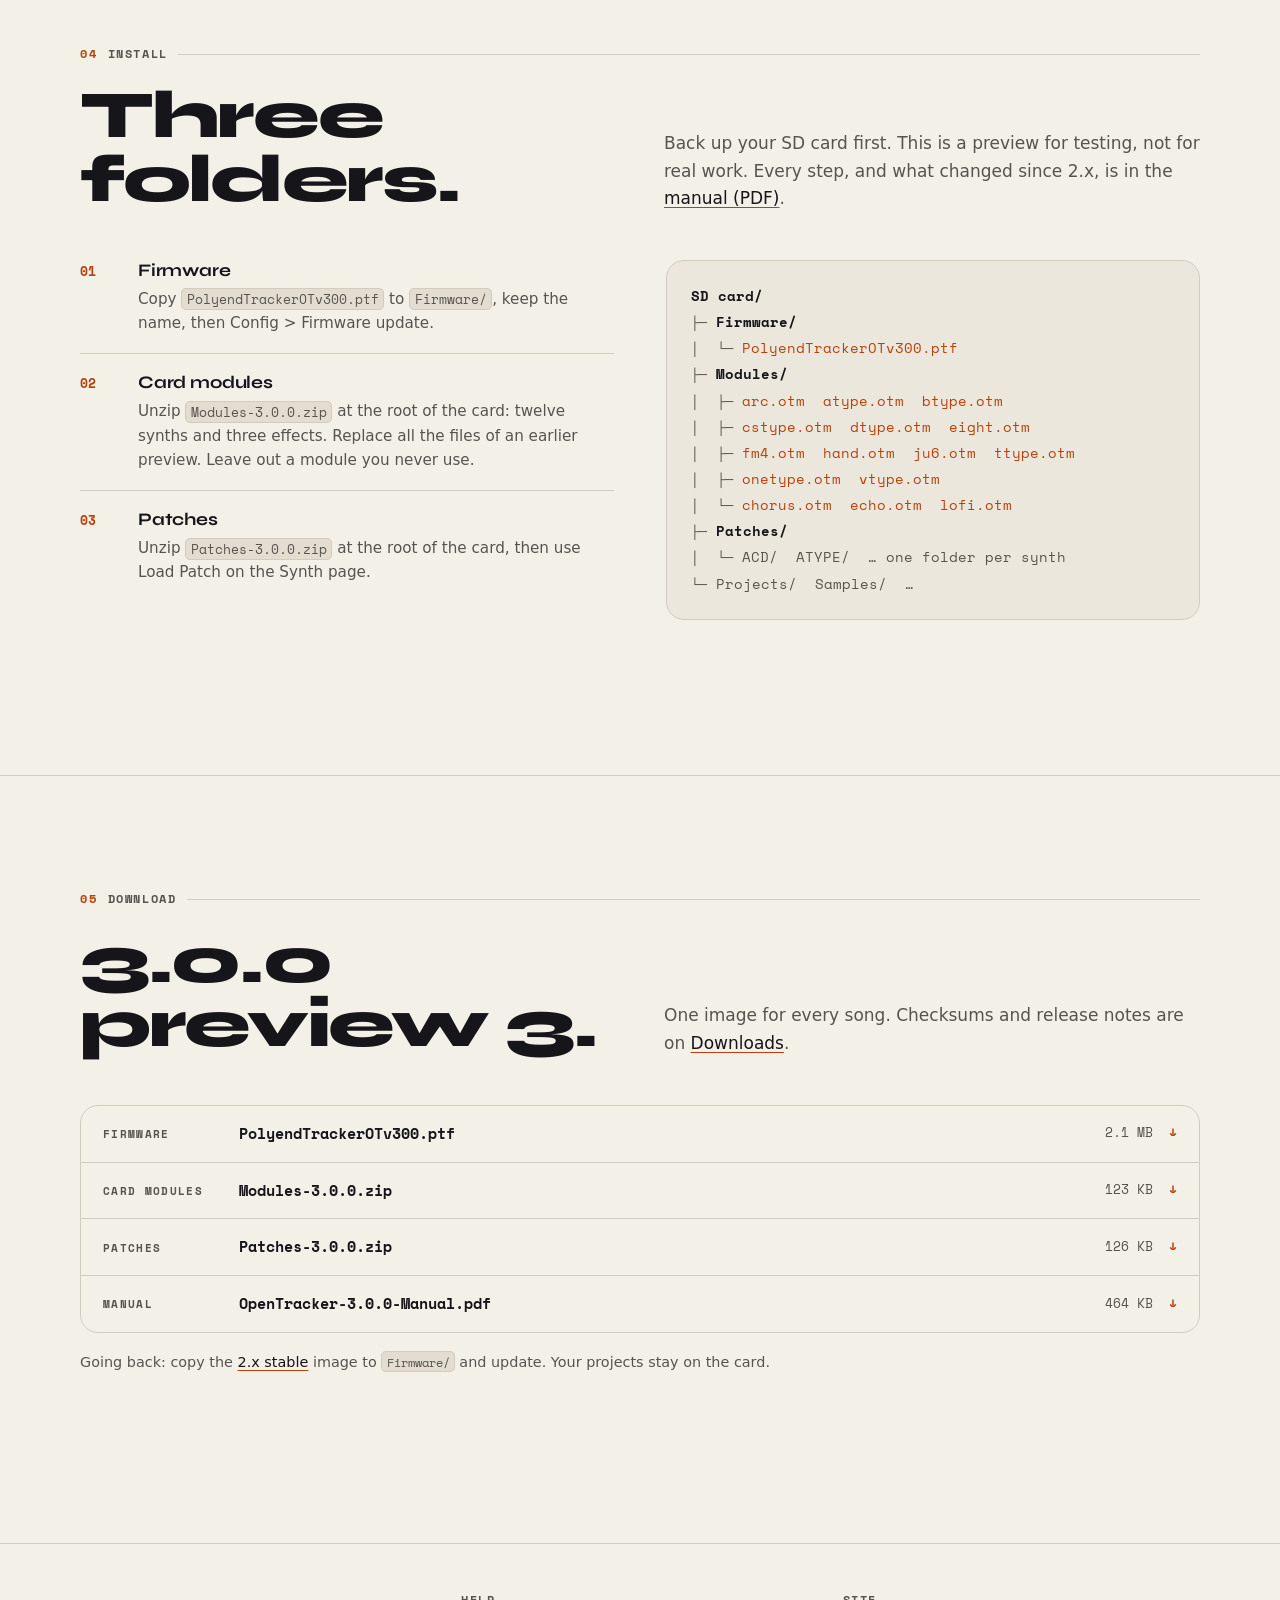
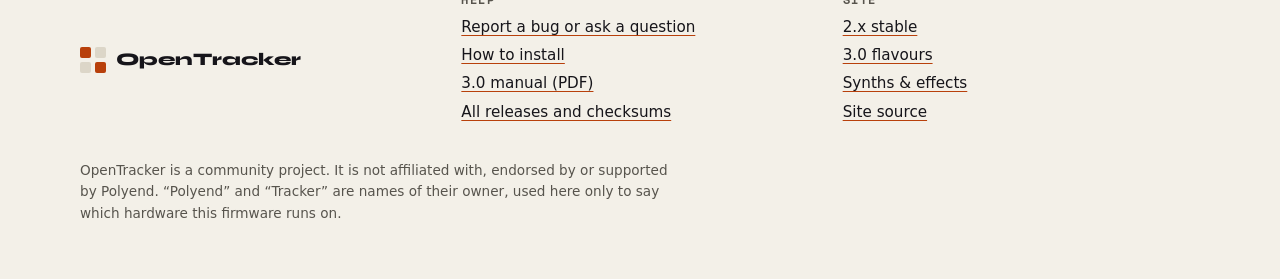
==== commit d6461953: "Site: 3.0.0 preview 3 Preview 3 is the 3.0 download: the Full image with twelve card synths, 1-Type " ====
--- a/index.html
+++ b/index.html
@@ -4,7 +4,7 @@
 <meta charset="utf-8">
 <meta name="viewport" content="width=device-width, initial-scale=1">
 <title>OpenTracker</title>
-<meta name="description" content="OpenTracker 3.0 preview: one firmware for the original Polyend Tracker with every synth. Five built in, ten more from the SD card.">
+<meta name="description" content="OpenTracker 3.0 preview: one firmware for the original Polyend Tracker with every synth. Five built in, twelve more from the SD card.">
 <meta name="color-scheme" content="dark light">
 <meta name="theme-color" content="#0e0e10" media="(prefers-color-scheme: dark)">
 <meta name="theme-color" content="#f3f0e8" media="(prefers-color-scheme: light)">
@@ -33,12 +33,12 @@
     <div class="wrap">
       <div class="top"><span>OpenTracker 3.0</span><span>preview &middot; for testing</span><span>firmware for the original Polyend Tracker</span></div>
       <h1>Every synth.<br><em>One</em> firmware.</h1>
-      <p class="lead3"><strong>Fifteen synth engines on one image.</strong> Five are built in. Ten more load from the SD card
+      <p class="lead3"><strong>Seventeen synth engines on one image.</strong> Five are built in. Twelve more load from the SD card
       when a song uses them, so you pick any synth on any slot and the firmware finds the room.</p>
       <div class="cta3">
-        <a class="btn primary" href="#download">Download 3.0 preview 2</a>
+        <a class="btn primary" href="#download">Download 3.0 preview 3</a>
         <a class="btn" href="#synths">See the synths</a>
-        <a class="btn" href="https://github.com/opentracker-fw/opentracker-fw.github.io/releases/download/v3.0.0-preview2/OpenTracker-3.0.0-Manual.pdf">Read the manual</a>
+        <a class="btn" href="https://github.com/opentracker-fw/opentracker-fw.github.io/releases/download/v3.0.0-preview3/OpenTracker-3.0.0-Manual.pdf">Read the manual</a>
       </div>
 
       <figure class="device">
@@ -47,7 +47,7 @@
       </figure>
 
       <dl class="specs">
-        <div><dt>15</dt><dd>synth engines</dd></div>
+        <div><dt>17</dt><dd>synth engines</dd></div>
         <div><dt>3</dt><dd>synth slots per song</dd></div>
         <div><dt>8</dt><dd>presets, P1&ndash;P8, switched by Z</dd></div>
         <div><dt>54&thinsp;KB</dt><dd>card memory for a song&rsquo;s card synths</dd></div>
@@ -61,8 +61,8 @@
     <div class="wrap">
       <p class="label"><b>01</b> Synths</p>
       <div class="shead">
-        <h2 id="synths-h">Fifteen engines.</h2>
-        <p>Acid, poly pads, three-oscillator monos, FM, two drum machines and four chip voices. Every engine has
+        <h2 id="synths-h">Seventeen engines.</h2>
+        <p>Acid, poly pads, three-oscillator monos, swarms of saws, FM, two drum machines and four chip voices. Every engine has
         its own pages on the Synth screen and its own patches.</p>
       </div>
 
@@ -85,7 +85,7 @@
         <article class="unit fam-analog" data-f="analog in">
           <div class="no"><span>02 &middot; FAT1</span><span class="dot"></span></div>
           <h3>FAT</h3>
-          <p>A stack of detuned saws for supersaw pads, leads and basses.</p>
+          <p>A stack of detuned saws for wide pads, leads and basses.</p>
           <div class="foot"><span class="chip3 in">built in</span><span class="chip3">8 patches</span></div>
         </article>
         <article class="unit fam-analog" data-f="analog in">
@@ -165,6 +165,18 @@
           <h3>Arc-Type</h3>
           <p>Late-80s console FM: four operators, looping envelopes, a 9-bit DAC with ladder character.</p>
           <div class="foot"><span class="chip3 card">card &middot; 18.5 KB</span><span class="chip3">12 patches</span></div>
+        </article>
+        <article class="unit fam-analog" data-f="analog fm card">
+          <div class="no"><span>16 &middot; 1TY1</span><span class="dot"></span></div>
+          <h3>1-Type</h3>
+          <p>Two oscillators with sync, ring and FM, a sub, five filter types, a mod envelope and two LFOs. Plays converted .sy1 patches.</p>
+          <div class="foot"><span class="chip3 card">card &middot; 26.2 KB</span><span class="chip3">12 patches</span></div>
+        </article>
+        <article class="unit fam-analog" data-f="analog card">
+          <div class="no"><span>17 &middot; VTY1</span><span class="dot"></span></div>
+          <h3>V-Type</h3>
+          <p>A swarm of up to seven saws and a second oscillator into two filters, with Drive between them in four routings.</p>
+          <div class="foot"><span class="chip3 card">card &middot; 22.1 KB</span><span class="chip3">12 patches</span></div>
         </article>
       </div>
       <ul class="legend" aria-label="Families">
@@ -194,8 +206,9 @@
       <div class="shead">
         <h2 id="memory-h">Load what the song plays.</h2>
         <p>A song&rsquo;s card synths and card effects share about 54&nbsp;KB. Open a project and the synths its three
-        slots and eight presets name load from <code>Modules/</code>; the rest stay on the card. Any three card synths fit
-        on the slots.</p>
+        slots and eight presets name load from <code>Modules/</code>; the rest stay on the card. Any three of the first ten
+        card synths fit on the slots. 1-Type and V-Type are the largest: the two of them fit together, with one card
+        effect beside them.</p>
       </div>
 
       <figure class="mem" aria-labelledby="mem-cap">
@@ -256,14 +269,14 @@
       <div class="shead">
         <h2 id="install-h">Three folders.</h2>
         <p>Back up your SD card first. This is a preview for testing, not for real work.
-        Every step, and what changed since 2.x, is in the <a href="https://github.com/opentracker-fw/opentracker-fw.github.io/releases/download/v3.0.0-preview2/OpenTracker-3.0.0-Manual.pdf">manual (PDF)</a>.</p>
+        Every step, and what changed since 2.x, is in the <a href="https://github.com/opentracker-fw/opentracker-fw.github.io/releases/download/v3.0.0-preview3/OpenTracker-3.0.0-Manual.pdf">manual (PDF)</a>.</p>
       </div>
       <div class="install">
         <ol class="steps3">
           <li><div><h3>Firmware</h3><p>Copy <code>PolyendTrackerOTv300.ptf</code> to <code>Firmware/</code>, keep the name,
           then Config &gt; Firmware update.</p></div></li>
-          <li><div><h3>Card modules</h3><p>Unzip <code>Modules-3.0.0.zip</code> at the root of the card: ten synths and
-          three effects. Replace the files of an earlier preview. Leave out a module you never use.</p></div></li>
+          <li><div><h3>Card modules</h3><p>Unzip <code>Modules-3.0.0.zip</code> at the root of the card: twelve synths and
+          three effects. Replace all the files of an earlier preview. Leave out a module you never use.</p></div></li>
           <li><div><h3>Patches</h3><p>Unzip <code>Patches-3.0.0.zip</code> at the root of the card, then use Load Patch on the
           Synth page.</p></div></li>
         </ol>
@@ -274,6 +287,7 @@
 │  ├─ <i>arc.otm</i>  <i>atype.otm</i>  <i>btype.otm</i>
 │  ├─ <i>cstype.otm</i>  <i>dtype.otm</i>  <i>eight.otm</i>
 │  ├─ <i>fm4.otm</i>  <i>hand.otm</i>  <i>ju6.otm</i>  <i>ttype.otm</i>
+│  ├─ <i>onetype.otm</i>  <i>vtype.otm</i>
 │  └─ <i>chorus.otm</i>  <i>echo.otm</i>  <i>lofi.otm</i>
 ├─ <b>Patches/</b>
 │  └─ ACD/  ATYPE/  … one folder per synth
@@ -287,18 +301,18 @@
     <div class="wrap">
       <p class="label"><b>05</b> Download</p>
       <div class="shead">
-        <h2 id="download-h">3.0.0 preview 2.</h2>
-        <p>One image for every song. Checksums and release notes are on <a href="downloads.html#v3.0.0-preview2">Downloads</a>.</p>
+        <h2 id="download-h">3.0.0 preview 3.</h2>
+        <p>One image for every song. Checksums and release notes are on <a href="downloads.html#v3.0.0-preview3">Downloads</a>.</p>
       </div>
       <div class="files">
-        <a class="row" href="https://github.com/opentracker-fw/opentracker-fw.github.io/releases/download/v3.0.0-preview2/PolyendTrackerOTv300.ptf">
+        <a class="row" href="https://github.com/opentracker-fw/opentracker-fw.github.io/releases/download/v3.0.0-preview3/PolyendTrackerOTv300.ptf">
           <span class="k">Firmware</span><span class="n">PolyendTrackerOTv300.ptf</span><span class="s">2.1 MB</span><span class="go">&darr;</span></a>
-        <a class="row" href="https://github.com/opentracker-fw/opentracker-fw.github.io/releases/download/v3.0.0-preview2/Modules-3.0.0.zip">
-          <span class="k">Card modules</span><span class="n">Modules-3.0.0.zip</span><span class="s">93 KB</span><span class="go">&darr;</span></a>
-        <a class="row" href="https://github.com/opentracker-fw/opentracker-fw.github.io/releases/download/v3.0.0-preview2/Patches-3.0.0.zip">
-          <span class="k">Patches</span><span class="n">Patches-3.0.0.zip</span><span class="s">114 KB</span><span class="go">&darr;</span></a>
-        <a class="row" href="https://github.com/opentracker-fw/opentracker-fw.github.io/releases/download/v3.0.0-preview2/OpenTracker-3.0.0-Manual.pdf">
-          <span class="k">Manual</span><span class="n">OpenTracker-3.0.0-Manual.pdf</span><span class="s">451 KB</span><span class="go">&darr;</span></a>
+        <a class="row" href="https://github.com/opentracker-fw/opentracker-fw.github.io/releases/download/v3.0.0-preview3/Modules-3.0.0.zip">
+          <span class="k">Card modules</span><span class="n">Modules-3.0.0.zip</span><span class="s">123 KB</span><span class="go">&darr;</span></a>
+        <a class="row" href="https://github.com/opentracker-fw/opentracker-fw.github.io/releases/download/v3.0.0-preview3/Patches-3.0.0.zip">
+          <span class="k">Patches</span><span class="n">Patches-3.0.0.zip</span><span class="s">126 KB</span><span class="go">&darr;</span></a>
+        <a class="row" href="https://github.com/opentracker-fw/opentracker-fw.github.io/releases/download/v3.0.0-preview3/OpenTracker-3.0.0-Manual.pdf">
+          <span class="k">Manual</span><span class="n">OpenTracker-3.0.0-Manual.pdf</span><span class="s">464 KB</span><span class="go">&darr;</span></a>
       </div>
       <p class="fine">Going back: copy the <a href="2x.html">2.x stable</a> image to <code>Firmware/</code> and
       update. Your projects stay on the card.</p>
@@ -317,7 +331,7 @@
         <ul>
           <li><a href="https://github.com/opentracker-fw/opentracker-fw.github.io/issues">Report a bug or ask a question</a></li>
           <li><a href="index.html#install">How to install</a></li>
-          <li><a href="https://github.com/opentracker-fw/opentracker-fw.github.io/releases/download/v3.0.0-preview2/OpenTracker-3.0.0-Manual.pdf">3.0 manual (PDF)</a></li>
+          <li><a href="https://github.com/opentracker-fw/opentracker-fw.github.io/releases/download/v3.0.0-preview3/OpenTracker-3.0.0-Manual.pdf">3.0 manual (PDF)</a></li>
           <li><a href="downloads.html">All releases and checksums</a></li>
         </ul>
       </div>
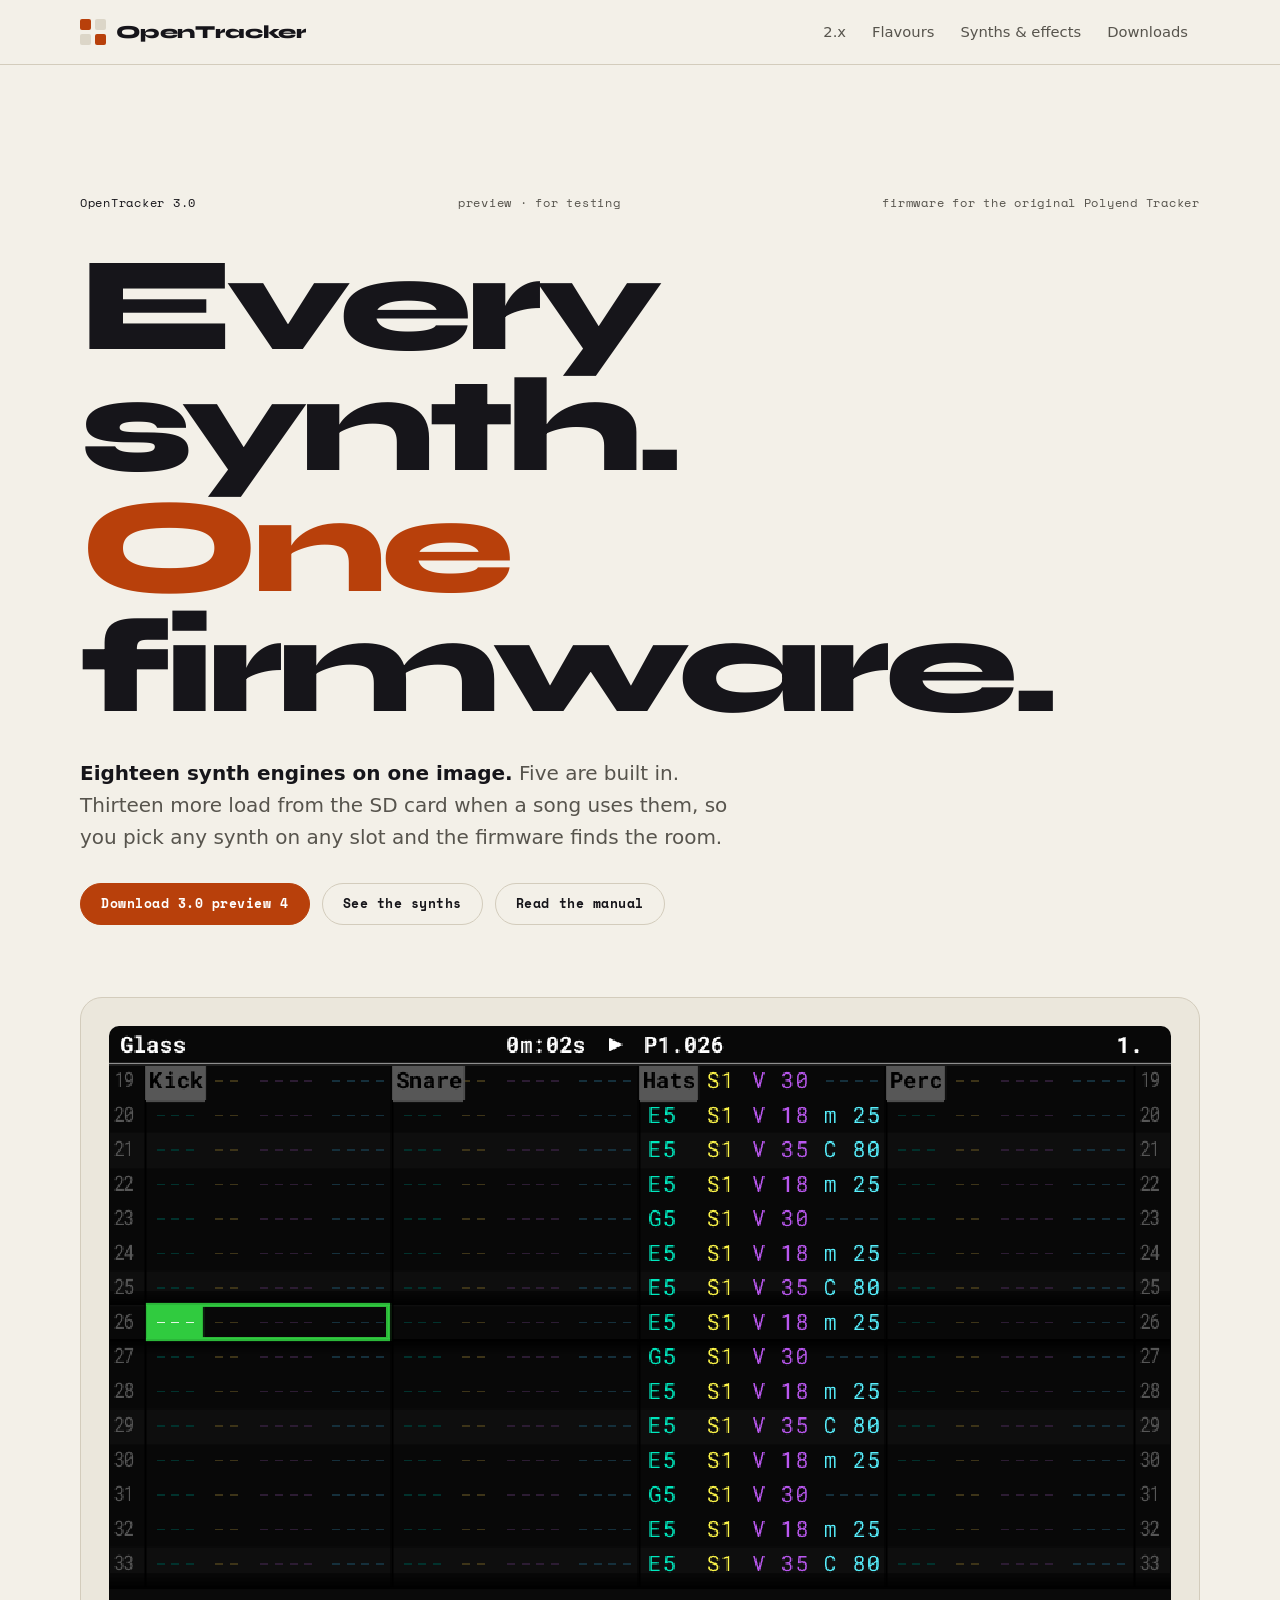
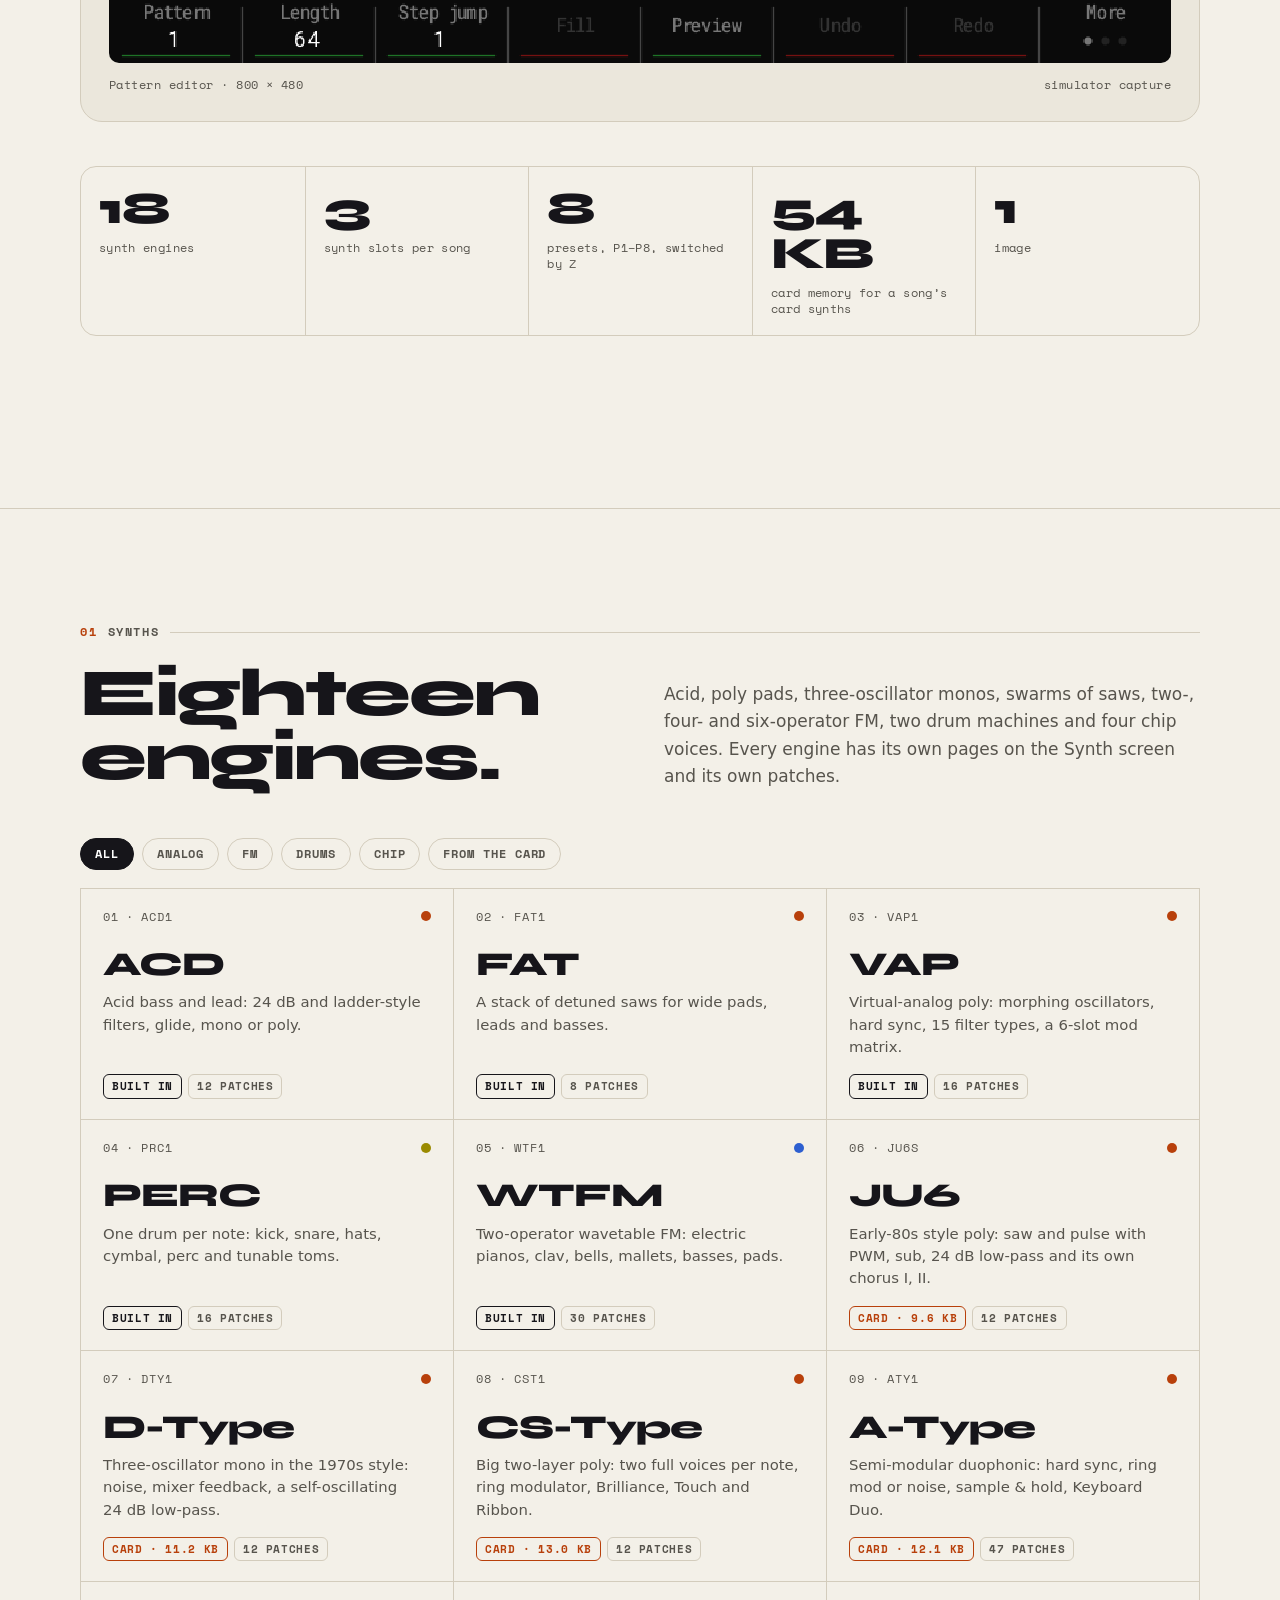
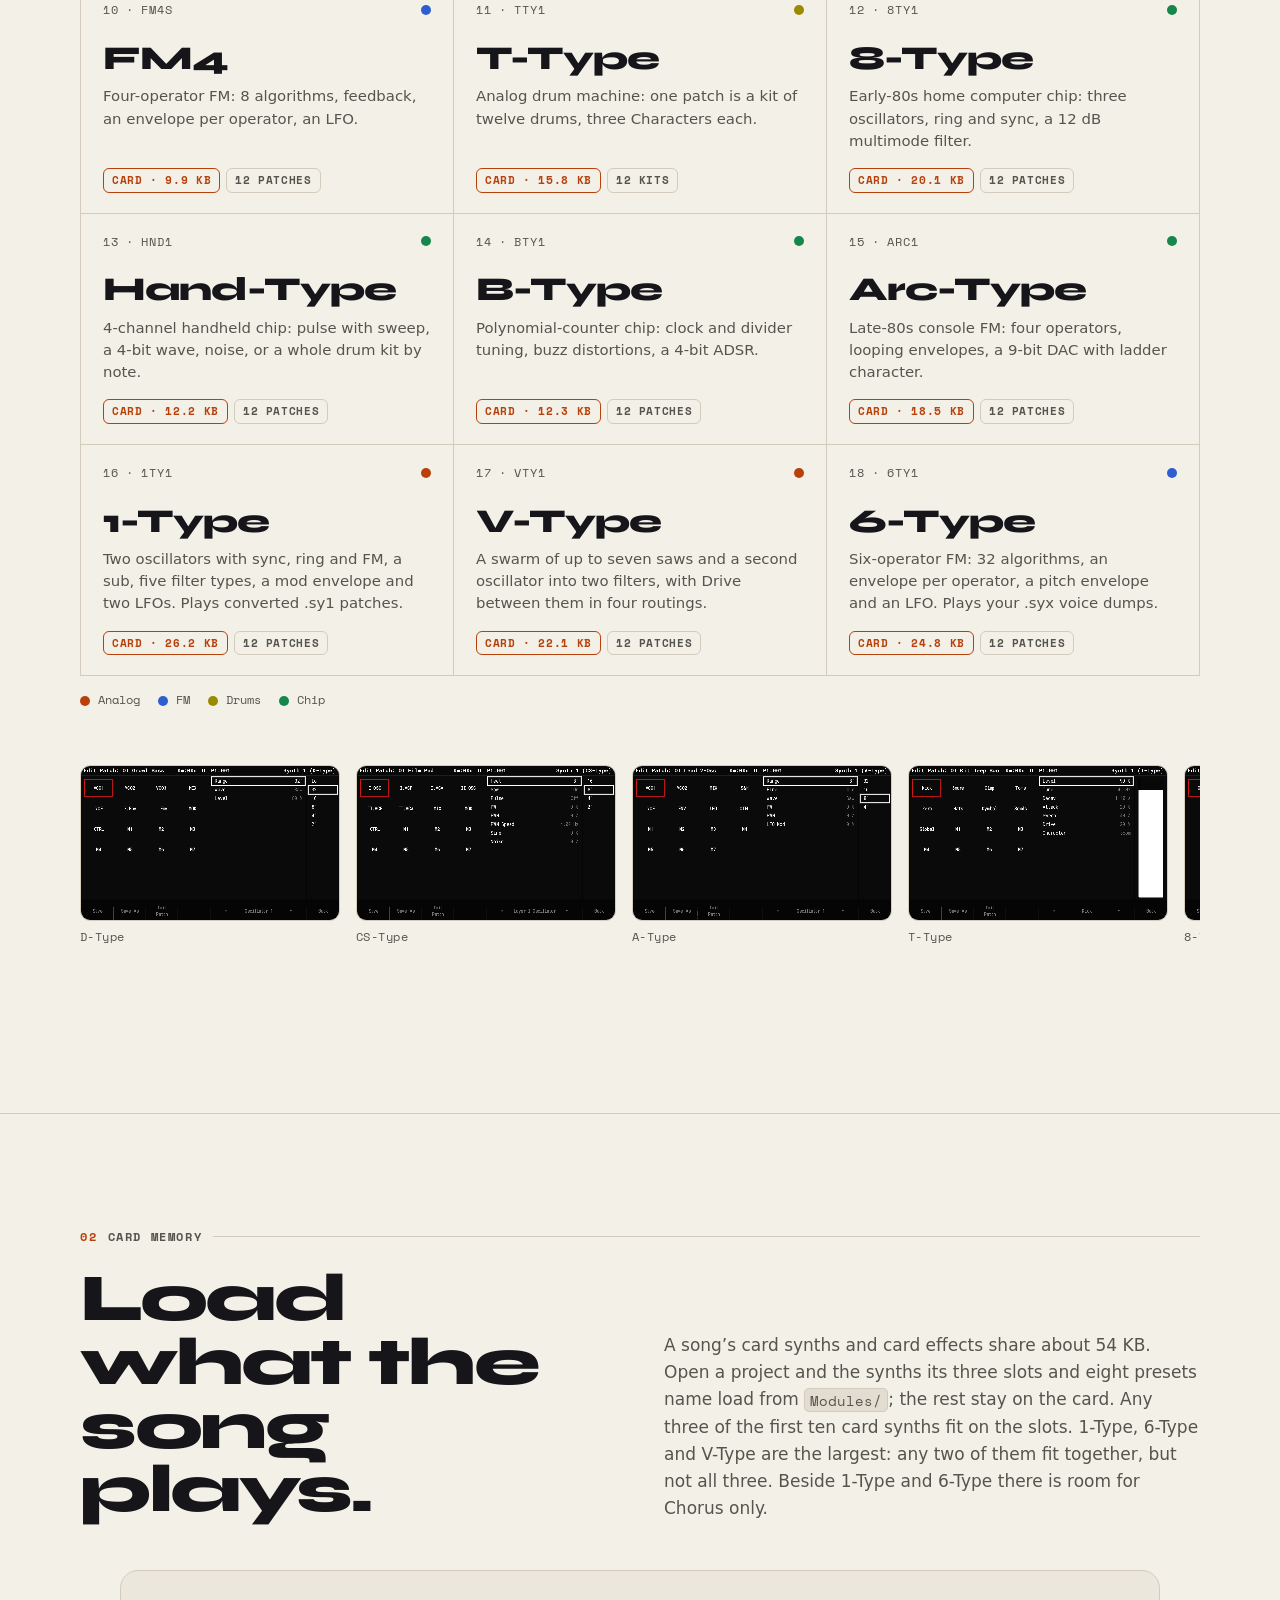
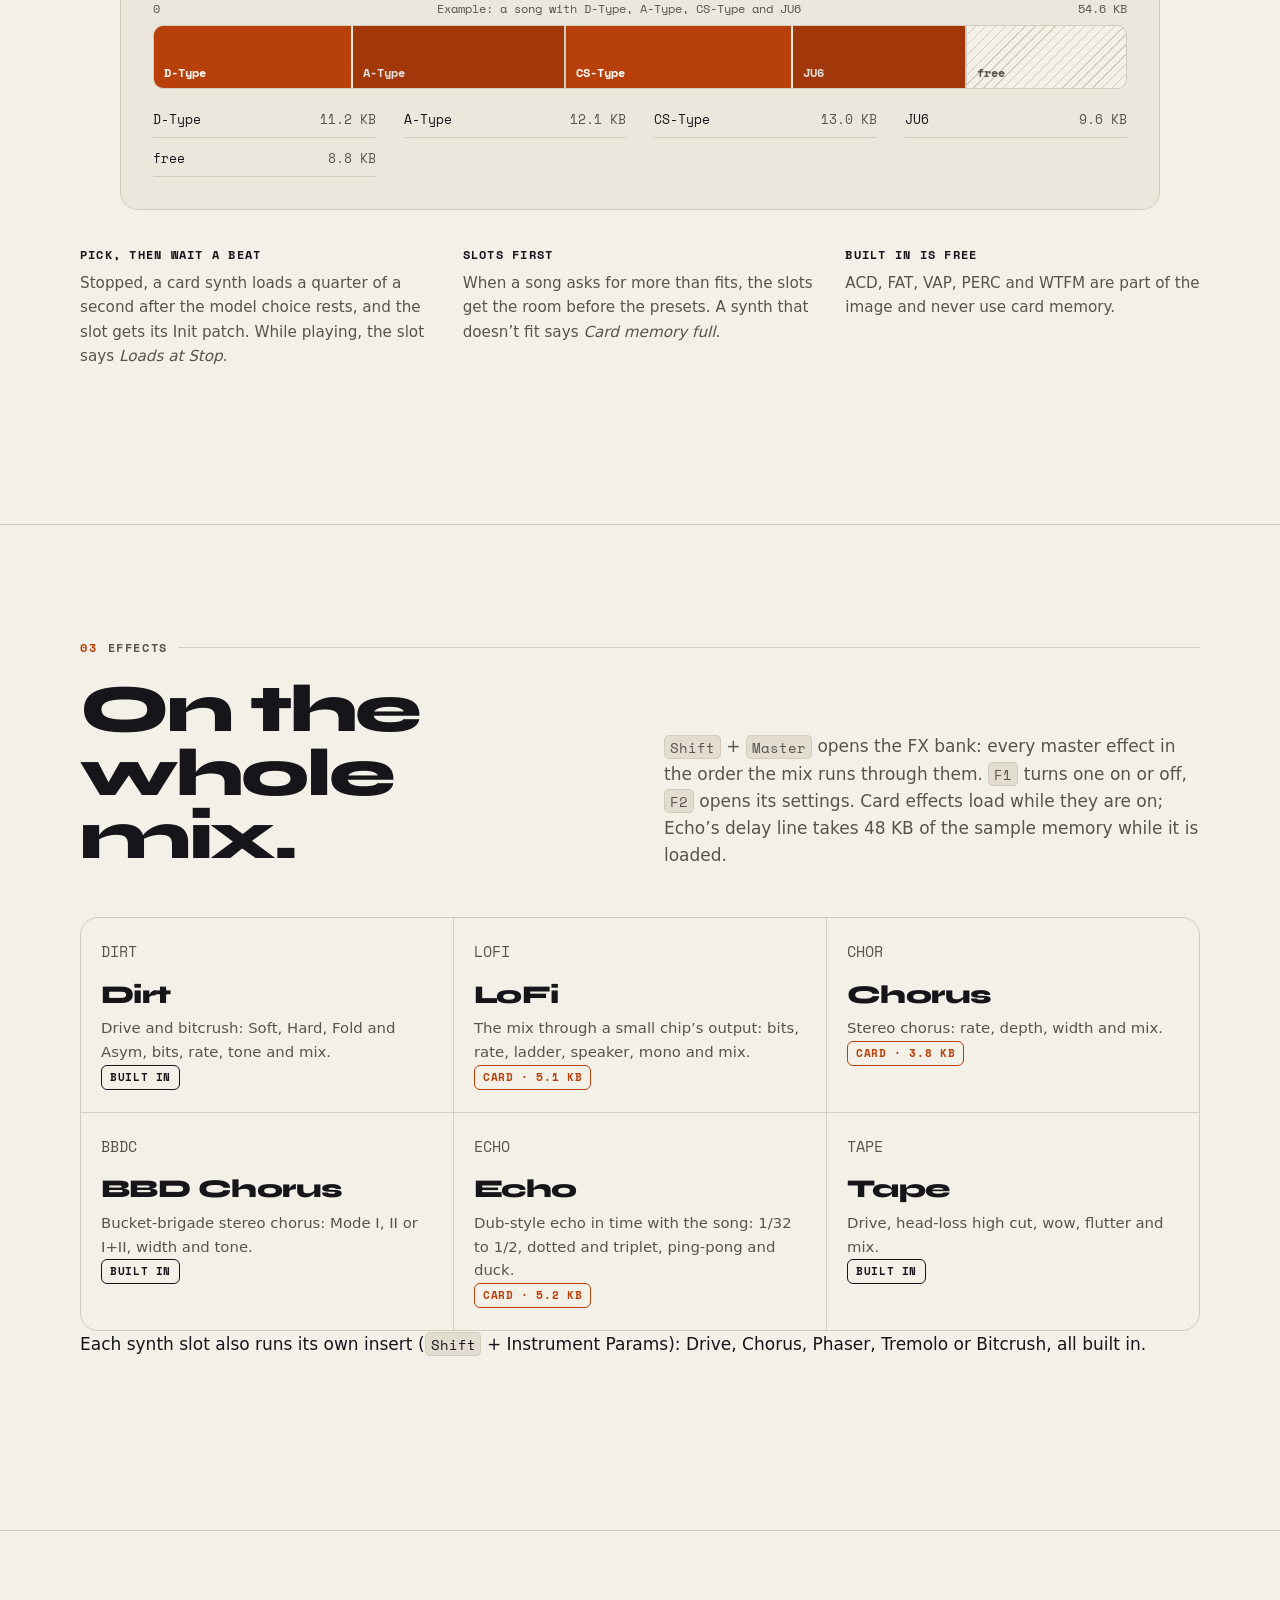
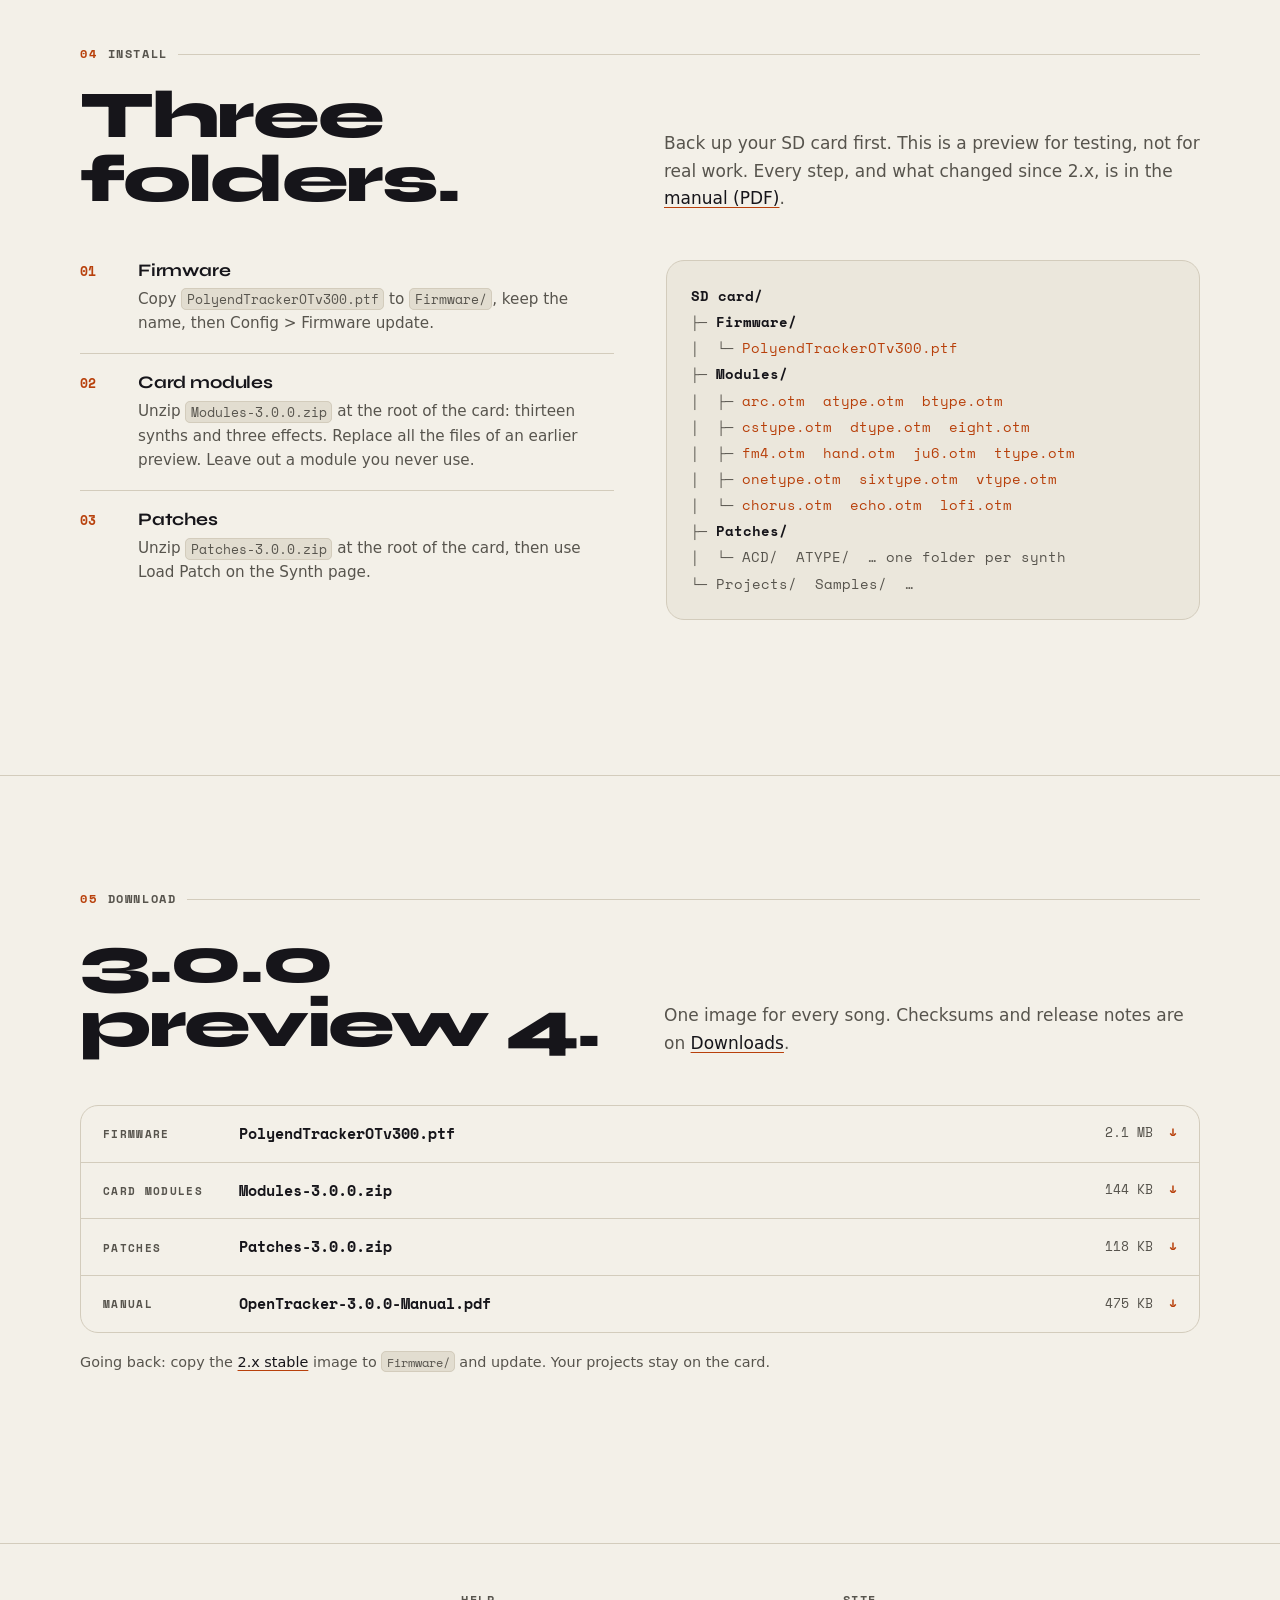
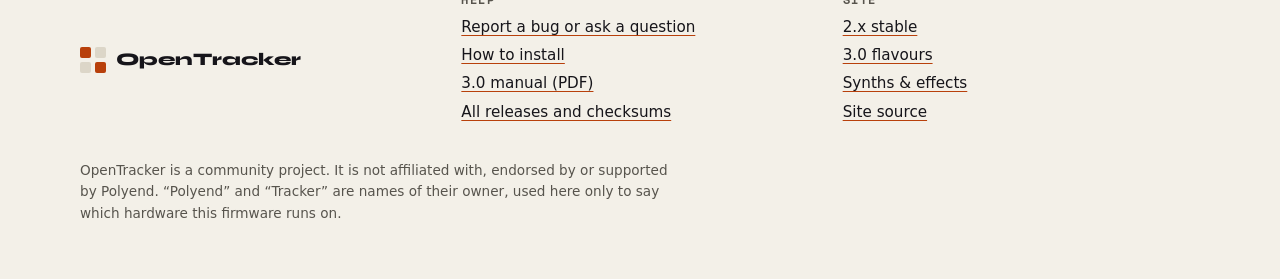
==== commit ced6c0de: "Site: 3.0.0 preview 4 Preview 4 is the 3.0 download: the Full image with thirteen card synths, the n" ====
--- a/index.html
+++ b/index.html
@@ -4,7 +4,7 @@
 <meta charset="utf-8">
 <meta name="viewport" content="width=device-width, initial-scale=1">
 <title>OpenTracker</title>
-<meta name="description" content="OpenTracker 3.0 preview: one firmware for the original Polyend Tracker with every synth. Five built in, twelve more from the SD card.">
+<meta name="description" content="OpenTracker 3.0 preview: one firmware for the original Polyend Tracker with every synth. Five built in, thirteen more from the SD card.">
 <meta name="color-scheme" content="dark light">
 <meta name="theme-color" content="#0e0e10" media="(prefers-color-scheme: dark)">
 <meta name="theme-color" content="#f3f0e8" media="(prefers-color-scheme: light)">
@@ -33,12 +33,12 @@
     <div class="wrap">
       <div class="top"><span>OpenTracker 3.0</span><span>preview &middot; for testing</span><span>firmware for the original Polyend Tracker</span></div>
       <h1>Every synth.<br><em>One</em> firmware.</h1>
-      <p class="lead3"><strong>Seventeen synth engines on one image.</strong> Five are built in. Twelve more load from the SD card
+      <p class="lead3"><strong>Eighteen synth engines on one image.</strong> Five are built in. Thirteen more load from the SD card
       when a song uses them, so you pick any synth on any slot and the firmware finds the room.</p>
       <div class="cta3">
-        <a class="btn primary" href="#download">Download 3.0 preview 3</a>
+        <a class="btn primary" href="#download">Download 3.0 preview 4</a>
         <a class="btn" href="#synths">See the synths</a>
-        <a class="btn" href="https://github.com/opentracker-fw/opentracker-fw.github.io/releases/download/v3.0.0-preview3/OpenTracker-3.0.0-Manual.pdf">Read the manual</a>
+        <a class="btn" href="https://github.com/opentracker-fw/opentracker-fw.github.io/releases/download/v3.0.0-preview4/OpenTracker-3.0.0-Manual.pdf">Read the manual</a>
       </div>
 
       <figure class="device">
@@ -47,7 +47,7 @@
       </figure>
 
       <dl class="specs">
-        <div><dt>17</dt><dd>synth engines</dd></div>
+        <div><dt>18</dt><dd>synth engines</dd></div>
         <div><dt>3</dt><dd>synth slots per song</dd></div>
         <div><dt>8</dt><dd>presets, P1&ndash;P8, switched by Z</dd></div>
         <div><dt>54&thinsp;KB</dt><dd>card memory for a song&rsquo;s card synths</dd></div>
@@ -61,8 +61,8 @@
     <div class="wrap">
       <p class="label"><b>01</b> Synths</p>
       <div class="shead">
-        <h2 id="synths-h">Seventeen engines.</h2>
-        <p>Acid, poly pads, three-oscillator monos, swarms of saws, FM, two drum machines and four chip voices. Every engine has
+        <h2 id="synths-h">Eighteen engines.</h2>
+        <p>Acid, poly pads, three-oscillator monos, swarms of saws, two-, four- and six-operator FM, two drum machines and four chip voices. Every engine has
         its own pages on the Synth screen and its own patches.</p>
       </div>
 
@@ -177,6 +177,12 @@
           <h3>V-Type</h3>
           <p>A swarm of up to seven saws and a second oscillator into two filters, with Drive between them in four routings.</p>
           <div class="foot"><span class="chip3 card">card &middot; 22.1 KB</span><span class="chip3">12 patches</span></div>
+        </article>
+        <article class="unit fam-fm" data-f="fm card">
+          <div class="no"><span>18 &middot; 6TY1</span><span class="dot"></span></div>
+          <h3>6-Type</h3>
+          <p>Six-operator FM: 32 algorithms, an envelope per operator, a pitch envelope and an LFO. Plays your .syx voice dumps.</p>
+          <div class="foot"><span class="chip3 card">card &middot; 24.8 KB</span><span class="chip3">12 patches</span></div>
         </article>
       </div>
       <ul class="legend" aria-label="Families">
@@ -207,8 +213,8 @@
         <h2 id="memory-h">Load what the song plays.</h2>
         <p>A song&rsquo;s card synths and card effects share about 54&nbsp;KB. Open a project and the synths its three
         slots and eight presets name load from <code>Modules/</code>; the rest stay on the card. Any three of the first ten
-        card synths fit on the slots. 1-Type and V-Type are the largest: the two of them fit together, with one card
-        effect beside them.</p>
+        card synths fit on the slots. 1-Type, 6-Type and V-Type are the largest: any two of them fit together, but not
+        all three. Beside 1-Type and 6-Type there is room for Chorus only.</p>
       </div>
 
       <figure class="mem" aria-labelledby="mem-cap">
@@ -269,13 +275,13 @@
       <div class="shead">
         <h2 id="install-h">Three folders.</h2>
         <p>Back up your SD card first. This is a preview for testing, not for real work.
-        Every step, and what changed since 2.x, is in the <a href="https://github.com/opentracker-fw/opentracker-fw.github.io/releases/download/v3.0.0-preview3/OpenTracker-3.0.0-Manual.pdf">manual (PDF)</a>.</p>
+        Every step, and what changed since 2.x, is in the <a href="https://github.com/opentracker-fw/opentracker-fw.github.io/releases/download/v3.0.0-preview4/OpenTracker-3.0.0-Manual.pdf">manual (PDF)</a>.</p>
       </div>
       <div class="install">
         <ol class="steps3">
           <li><div><h3>Firmware</h3><p>Copy <code>PolyendTrackerOTv300.ptf</code> to <code>Firmware/</code>, keep the name,
           then Config &gt; Firmware update.</p></div></li>
-          <li><div><h3>Card modules</h3><p>Unzip <code>Modules-3.0.0.zip</code> at the root of the card: twelve synths and
+          <li><div><h3>Card modules</h3><p>Unzip <code>Modules-3.0.0.zip</code> at the root of the card: thirteen synths and
           three effects. Replace all the files of an earlier preview. Leave out a module you never use.</p></div></li>
           <li><div><h3>Patches</h3><p>Unzip <code>Patches-3.0.0.zip</code> at the root of the card, then use Load Patch on the
           Synth page.</p></div></li>
@@ -287,7 +293,7 @@
 │  ├─ <i>arc.otm</i>  <i>atype.otm</i>  <i>btype.otm</i>
 │  ├─ <i>cstype.otm</i>  <i>dtype.otm</i>  <i>eight.otm</i>
 │  ├─ <i>fm4.otm</i>  <i>hand.otm</i>  <i>ju6.otm</i>  <i>ttype.otm</i>
-│  ├─ <i>onetype.otm</i>  <i>vtype.otm</i>
+│  ├─ <i>onetype.otm</i>  <i>sixtype.otm</i>  <i>vtype.otm</i>
 │  └─ <i>chorus.otm</i>  <i>echo.otm</i>  <i>lofi.otm</i>
 ├─ <b>Patches/</b>
 │  └─ ACD/  ATYPE/  … one folder per synth
@@ -301,18 +307,18 @@
     <div class="wrap">
       <p class="label"><b>05</b> Download</p>
       <div class="shead">
-        <h2 id="download-h">3.0.0 preview 3.</h2>
-        <p>One image for every song. Checksums and release notes are on <a href="downloads.html#v3.0.0-preview3">Downloads</a>.</p>
+        <h2 id="download-h">3.0.0 preview 4.</h2>
+        <p>One image for every song. Checksums and release notes are on <a href="downloads.html#v3.0.0-preview4">Downloads</a>.</p>
       </div>
       <div class="files">
-        <a class="row" href="https://github.com/opentracker-fw/opentracker-fw.github.io/releases/download/v3.0.0-preview3/PolyendTrackerOTv300.ptf">
+        <a class="row" href="https://github.com/opentracker-fw/opentracker-fw.github.io/releases/download/v3.0.0-preview4/PolyendTrackerOTv300.ptf">
           <span class="k">Firmware</span><span class="n">PolyendTrackerOTv300.ptf</span><span class="s">2.1 MB</span><span class="go">&darr;</span></a>
-        <a class="row" href="https://github.com/opentracker-fw/opentracker-fw.github.io/releases/download/v3.0.0-preview3/Modules-3.0.0.zip">
-          <span class="k">Card modules</span><span class="n">Modules-3.0.0.zip</span><span class="s">123 KB</span><span class="go">&darr;</span></a>
-        <a class="row" href="https://github.com/opentracker-fw/opentracker-fw.github.io/releases/download/v3.0.0-preview3/Patches-3.0.0.zip">
-          <span class="k">Patches</span><span class="n">Patches-3.0.0.zip</span><span class="s">126 KB</span><span class="go">&darr;</span></a>
-        <a class="row" href="https://github.com/opentracker-fw/opentracker-fw.github.io/releases/download/v3.0.0-preview3/OpenTracker-3.0.0-Manual.pdf">
-          <span class="k">Manual</span><span class="n">OpenTracker-3.0.0-Manual.pdf</span><span class="s">464 KB</span><span class="go">&darr;</span></a>
+        <a class="row" href="https://github.com/opentracker-fw/opentracker-fw.github.io/releases/download/v3.0.0-preview4/Modules-3.0.0.zip">
+          <span class="k">Card modules</span><span class="n">Modules-3.0.0.zip</span><span class="s">144 KB</span><span class="go">&darr;</span></a>
+        <a class="row" href="https://github.com/opentracker-fw/opentracker-fw.github.io/releases/download/v3.0.0-preview4/Patches-3.0.0.zip">
+          <span class="k">Patches</span><span class="n">Patches-3.0.0.zip</span><span class="s">118 KB</span><span class="go">&darr;</span></a>
+        <a class="row" href="https://github.com/opentracker-fw/opentracker-fw.github.io/releases/download/v3.0.0-preview4/OpenTracker-3.0.0-Manual.pdf">
+          <span class="k">Manual</span><span class="n">OpenTracker-3.0.0-Manual.pdf</span><span class="s">475 KB</span><span class="go">&darr;</span></a>
       </div>
       <p class="fine">Going back: copy the <a href="2x.html">2.x stable</a> image to <code>Firmware/</code> and
       update. Your projects stay on the card.</p>
@@ -331,7 +337,7 @@
         <ul>
           <li><a href="https://github.com/opentracker-fw/opentracker-fw.github.io/issues">Report a bug or ask a question</a></li>
           <li><a href="index.html#install">How to install</a></li>
-          <li><a href="https://github.com/opentracker-fw/opentracker-fw.github.io/releases/download/v3.0.0-preview3/OpenTracker-3.0.0-Manual.pdf">3.0 manual (PDF)</a></li>
+          <li><a href="https://github.com/opentracker-fw/opentracker-fw.github.io/releases/download/v3.0.0-preview4/OpenTracker-3.0.0-Manual.pdf">3.0 manual (PDF)</a></li>
           <li><a href="downloads.html">All releases and checksums</a></li>
         </ul>
       </div>
